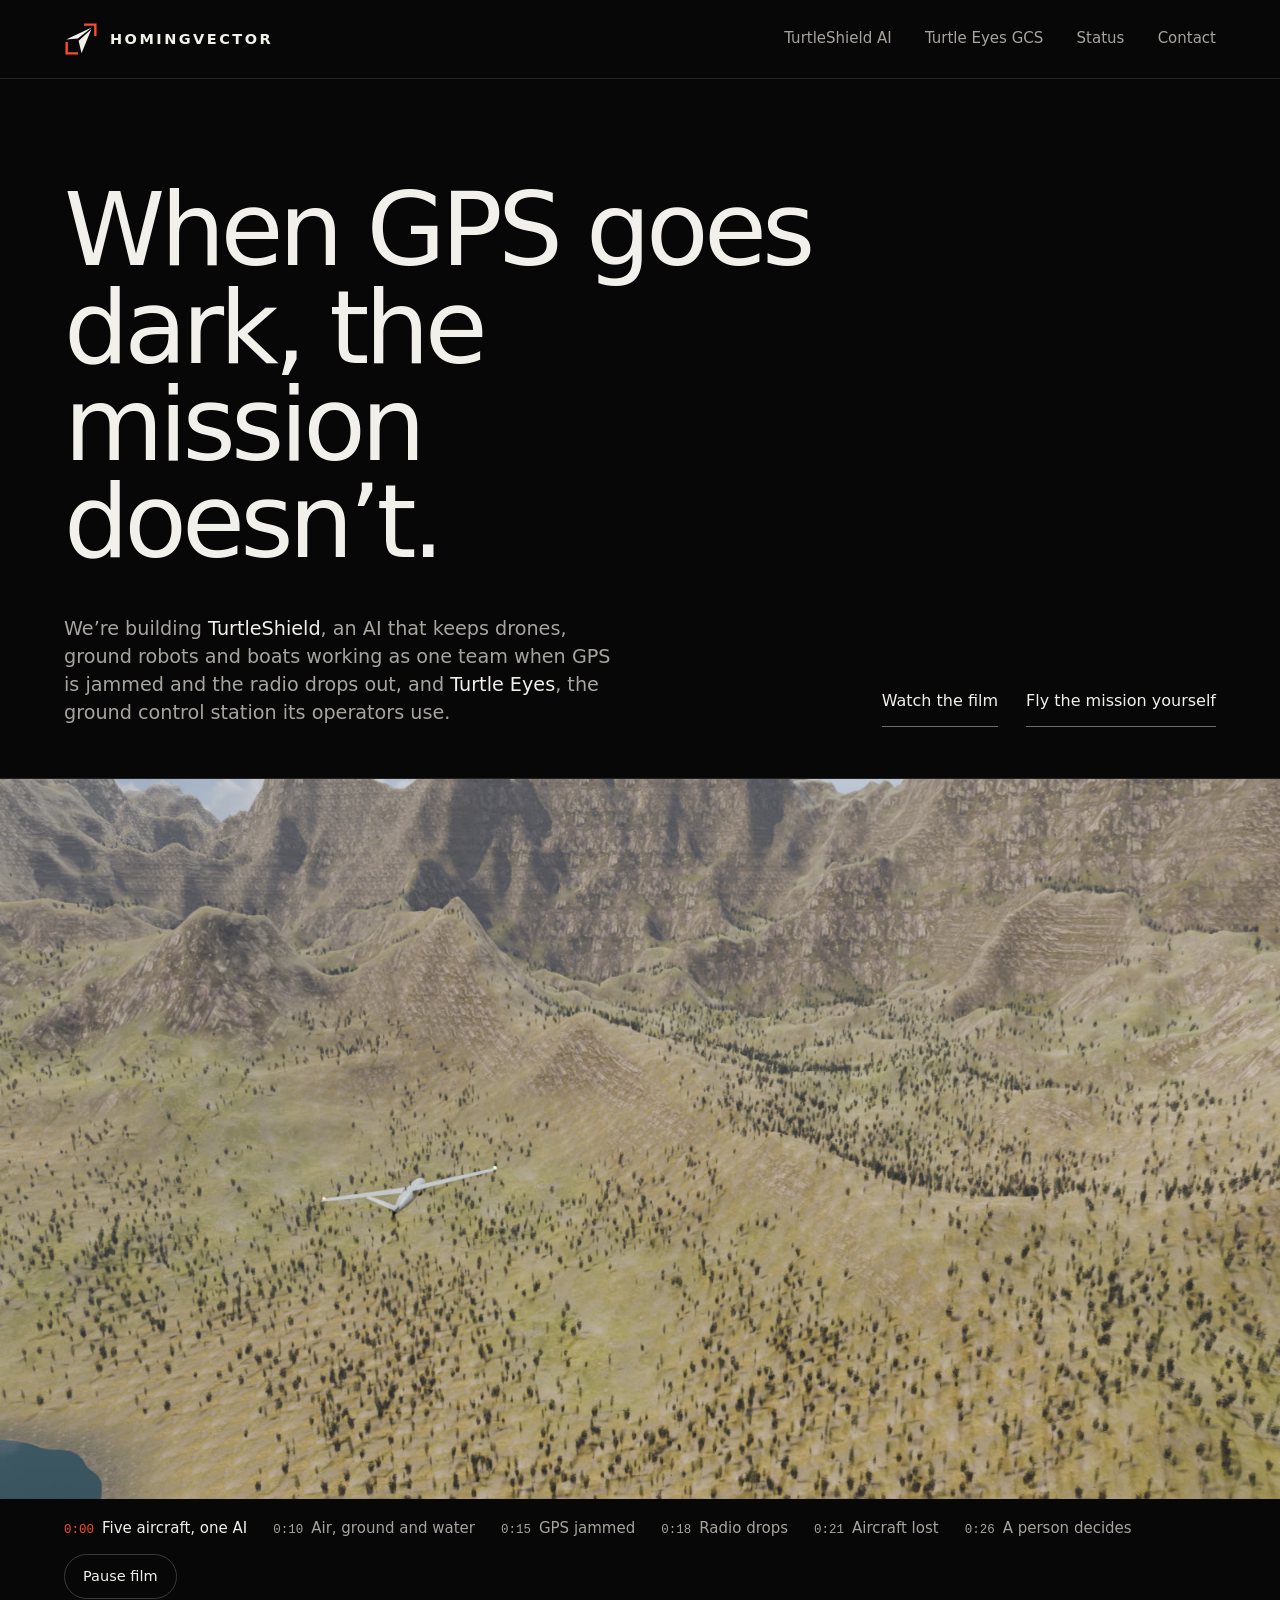
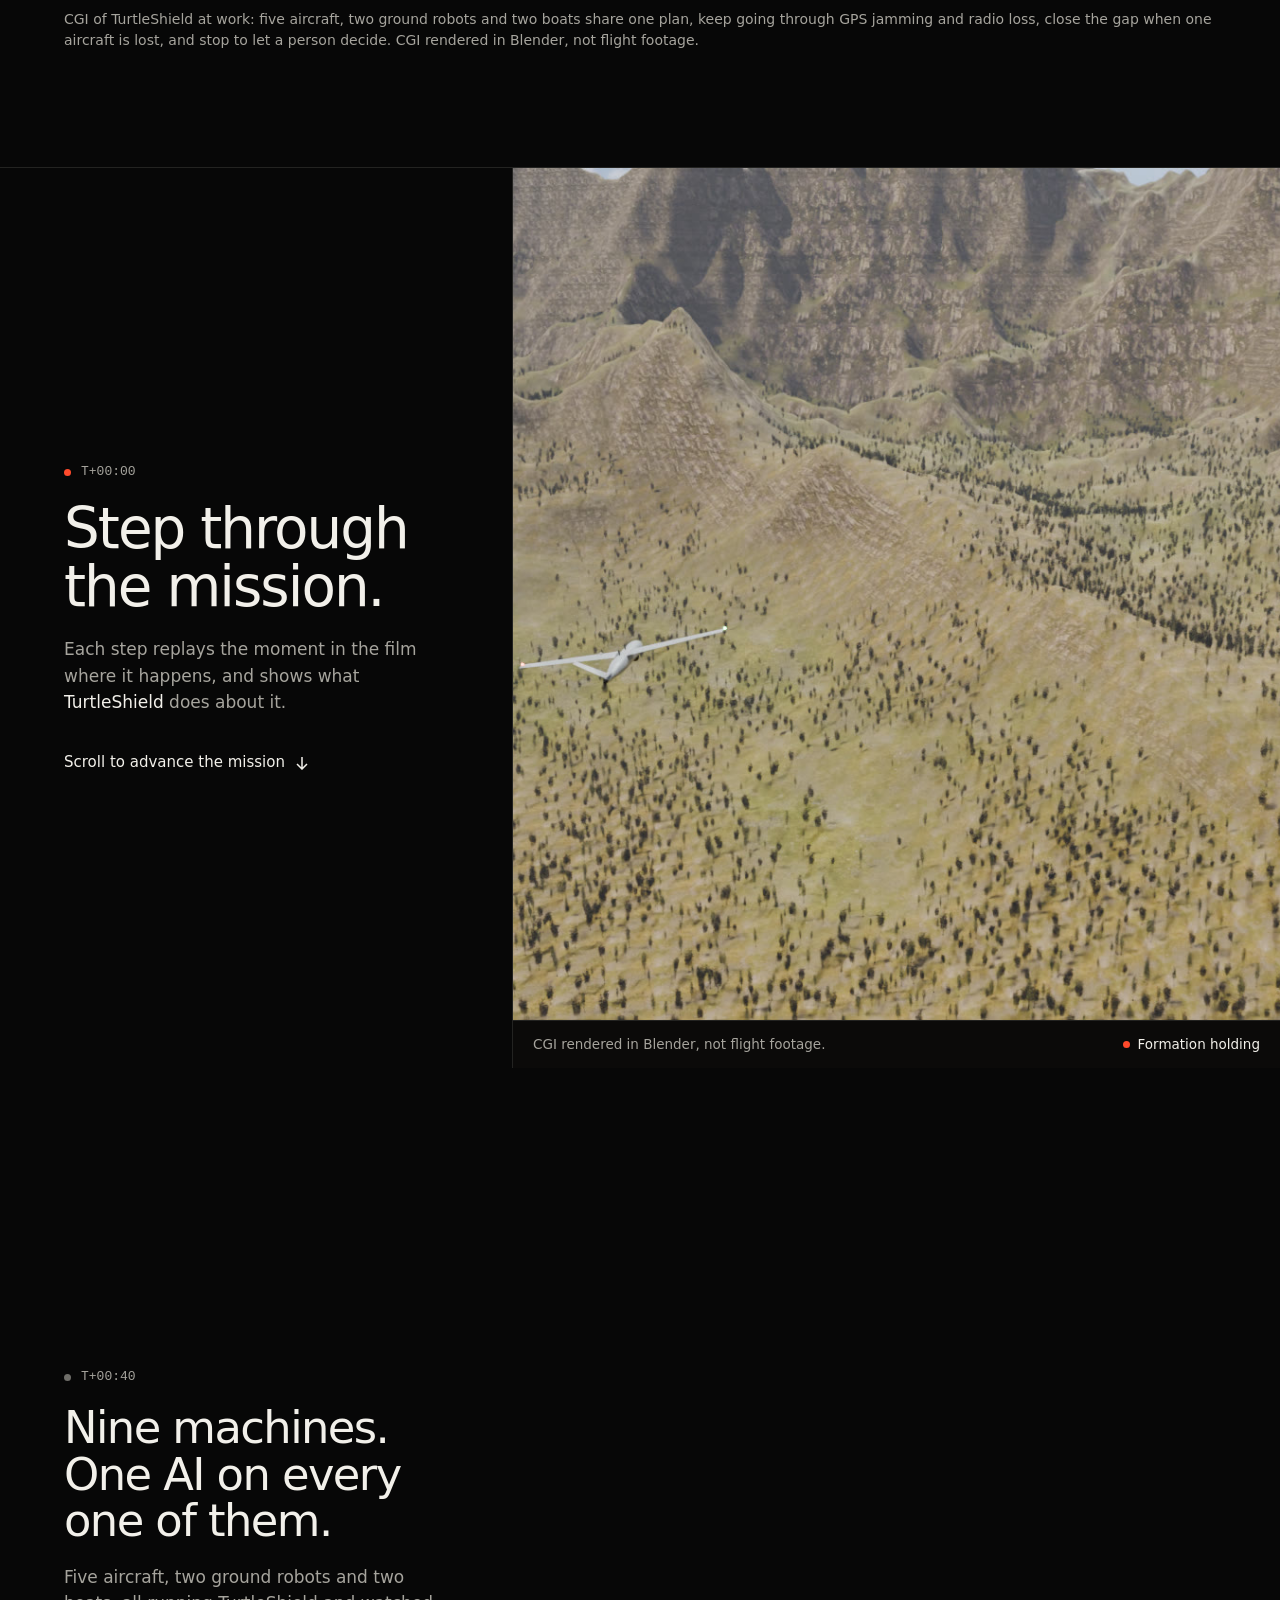
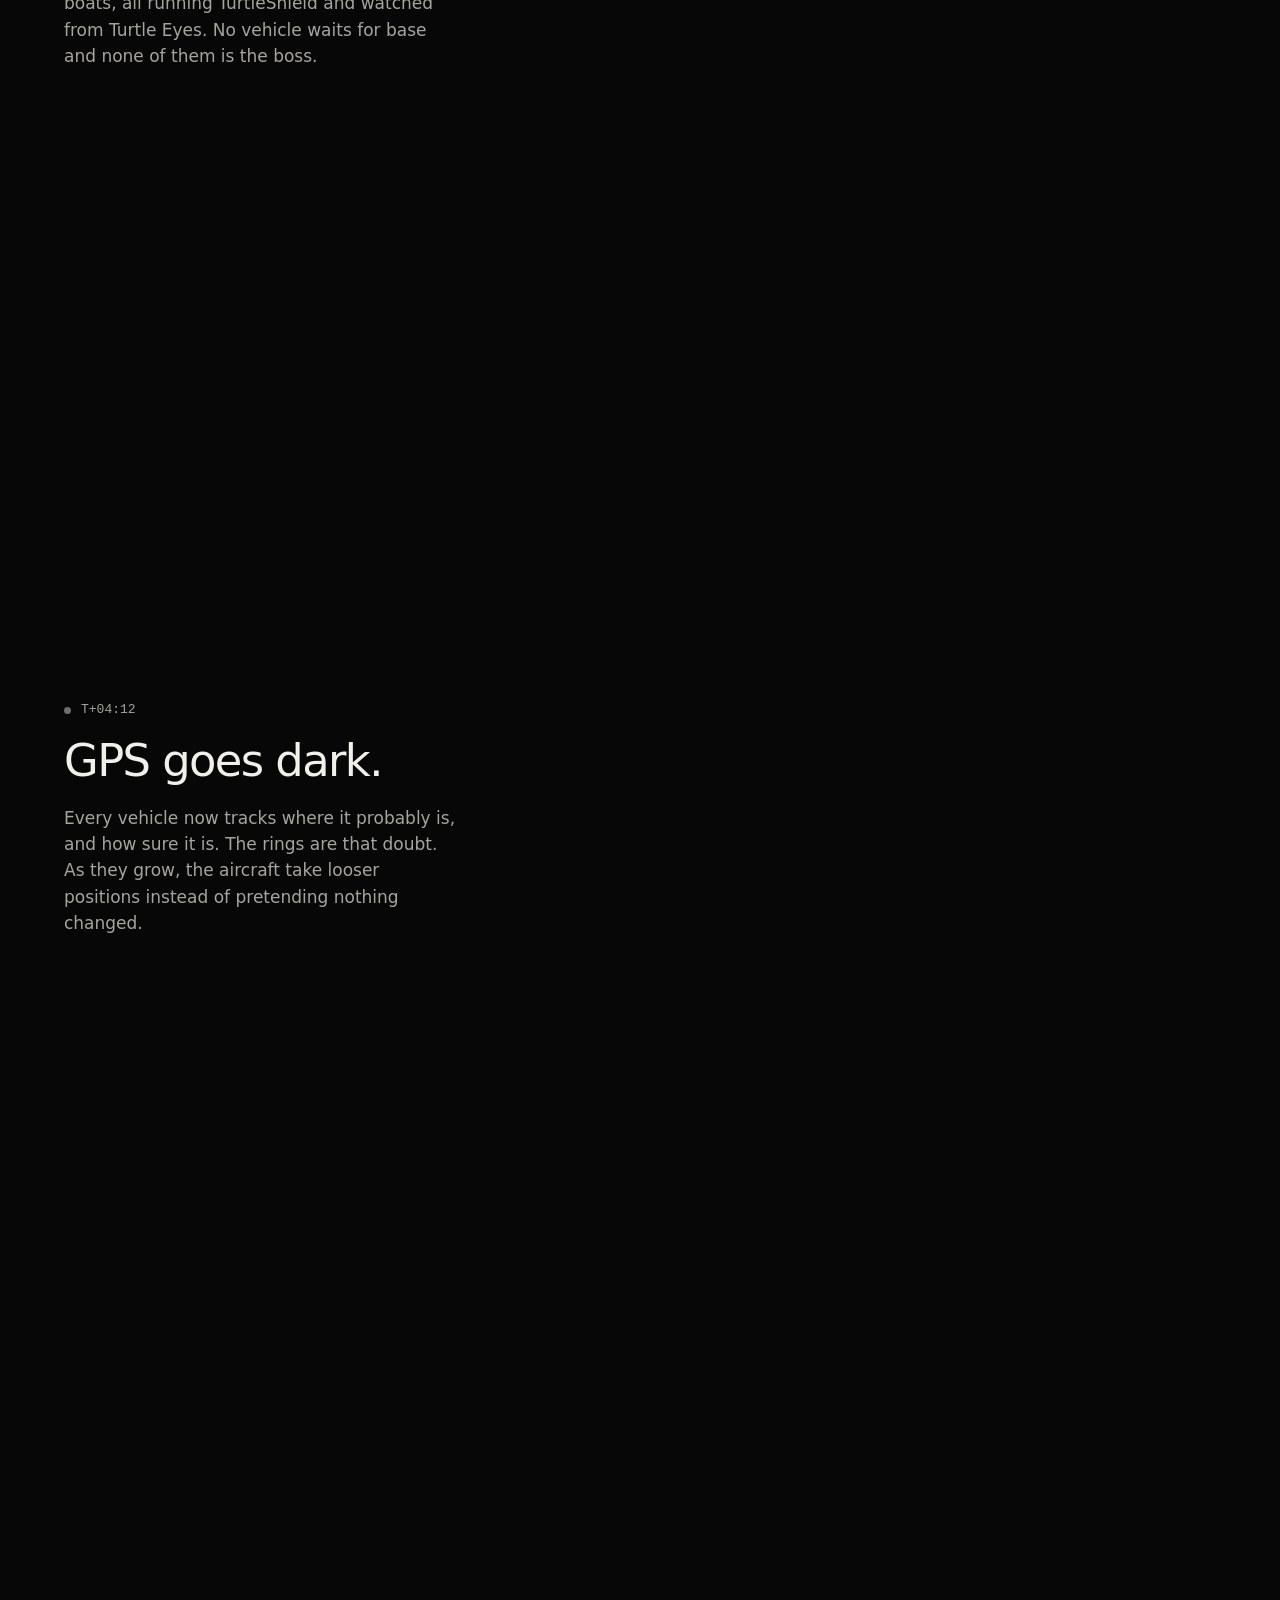
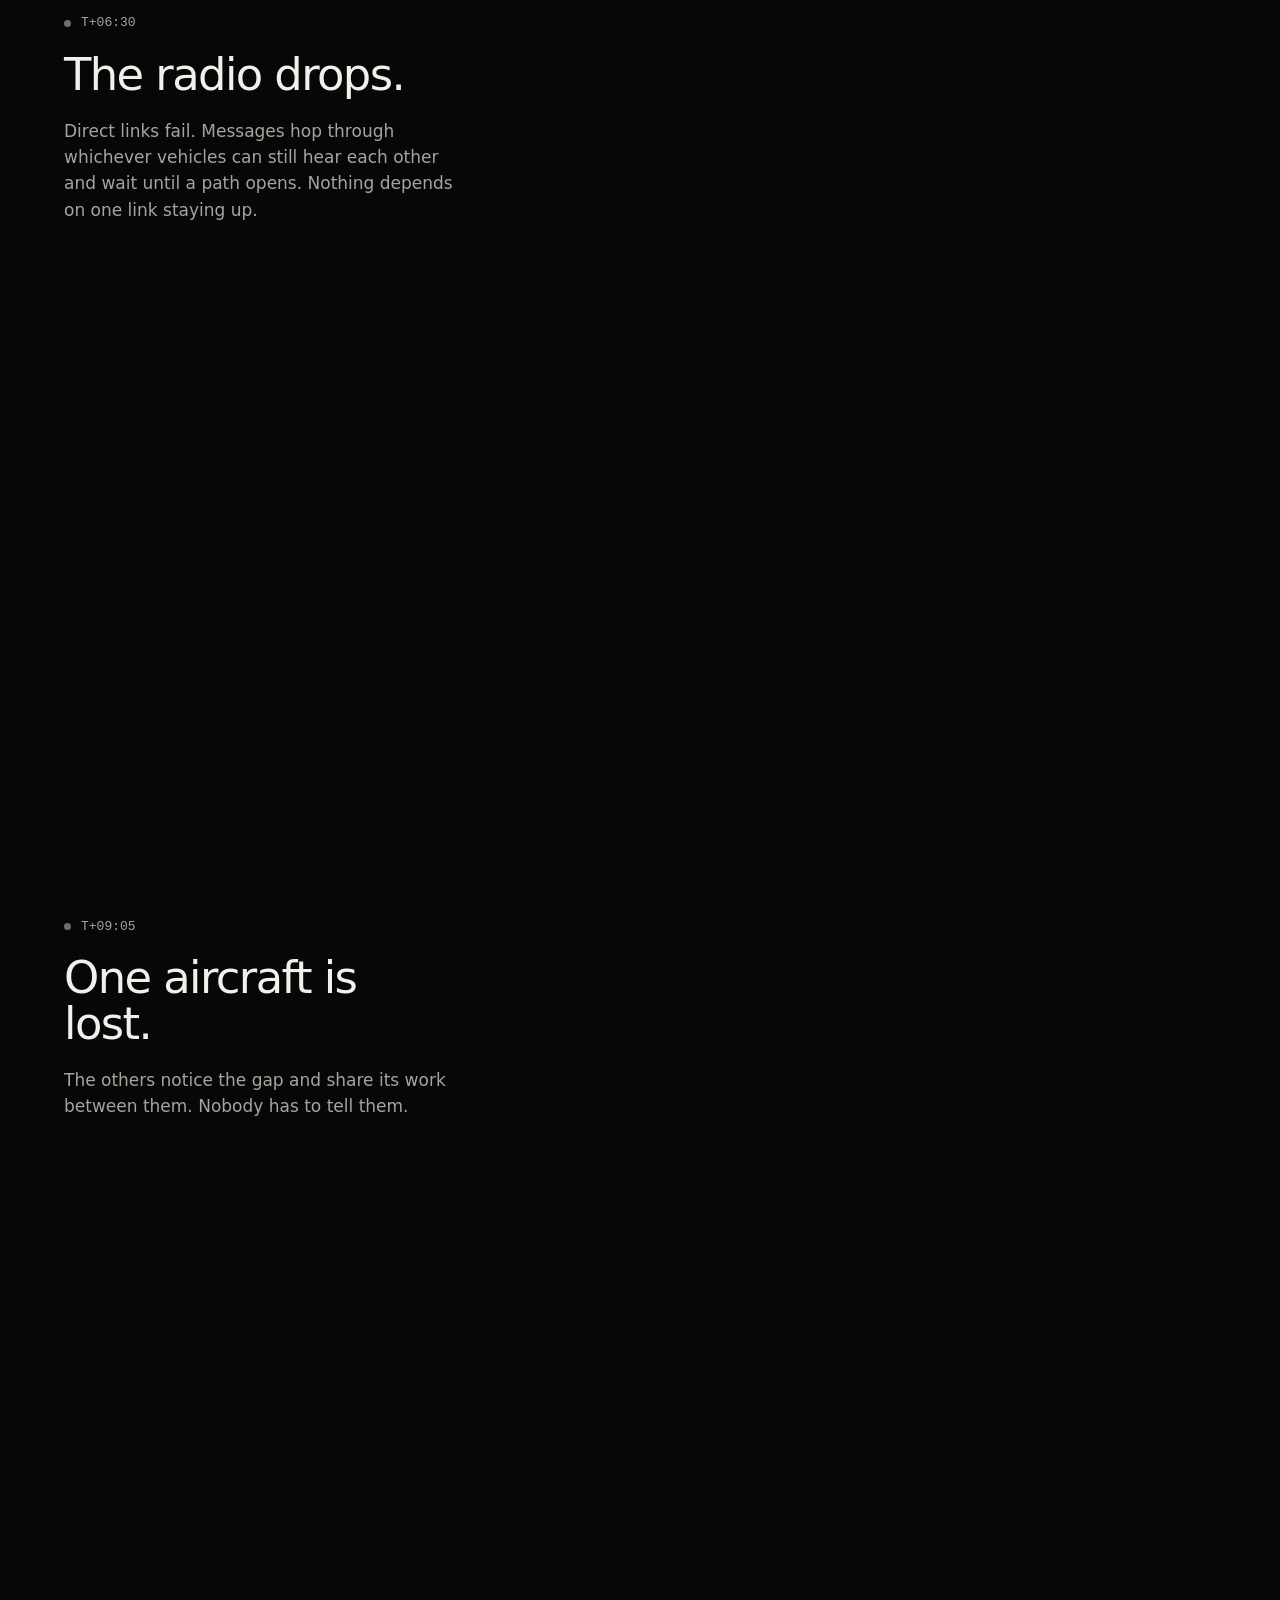
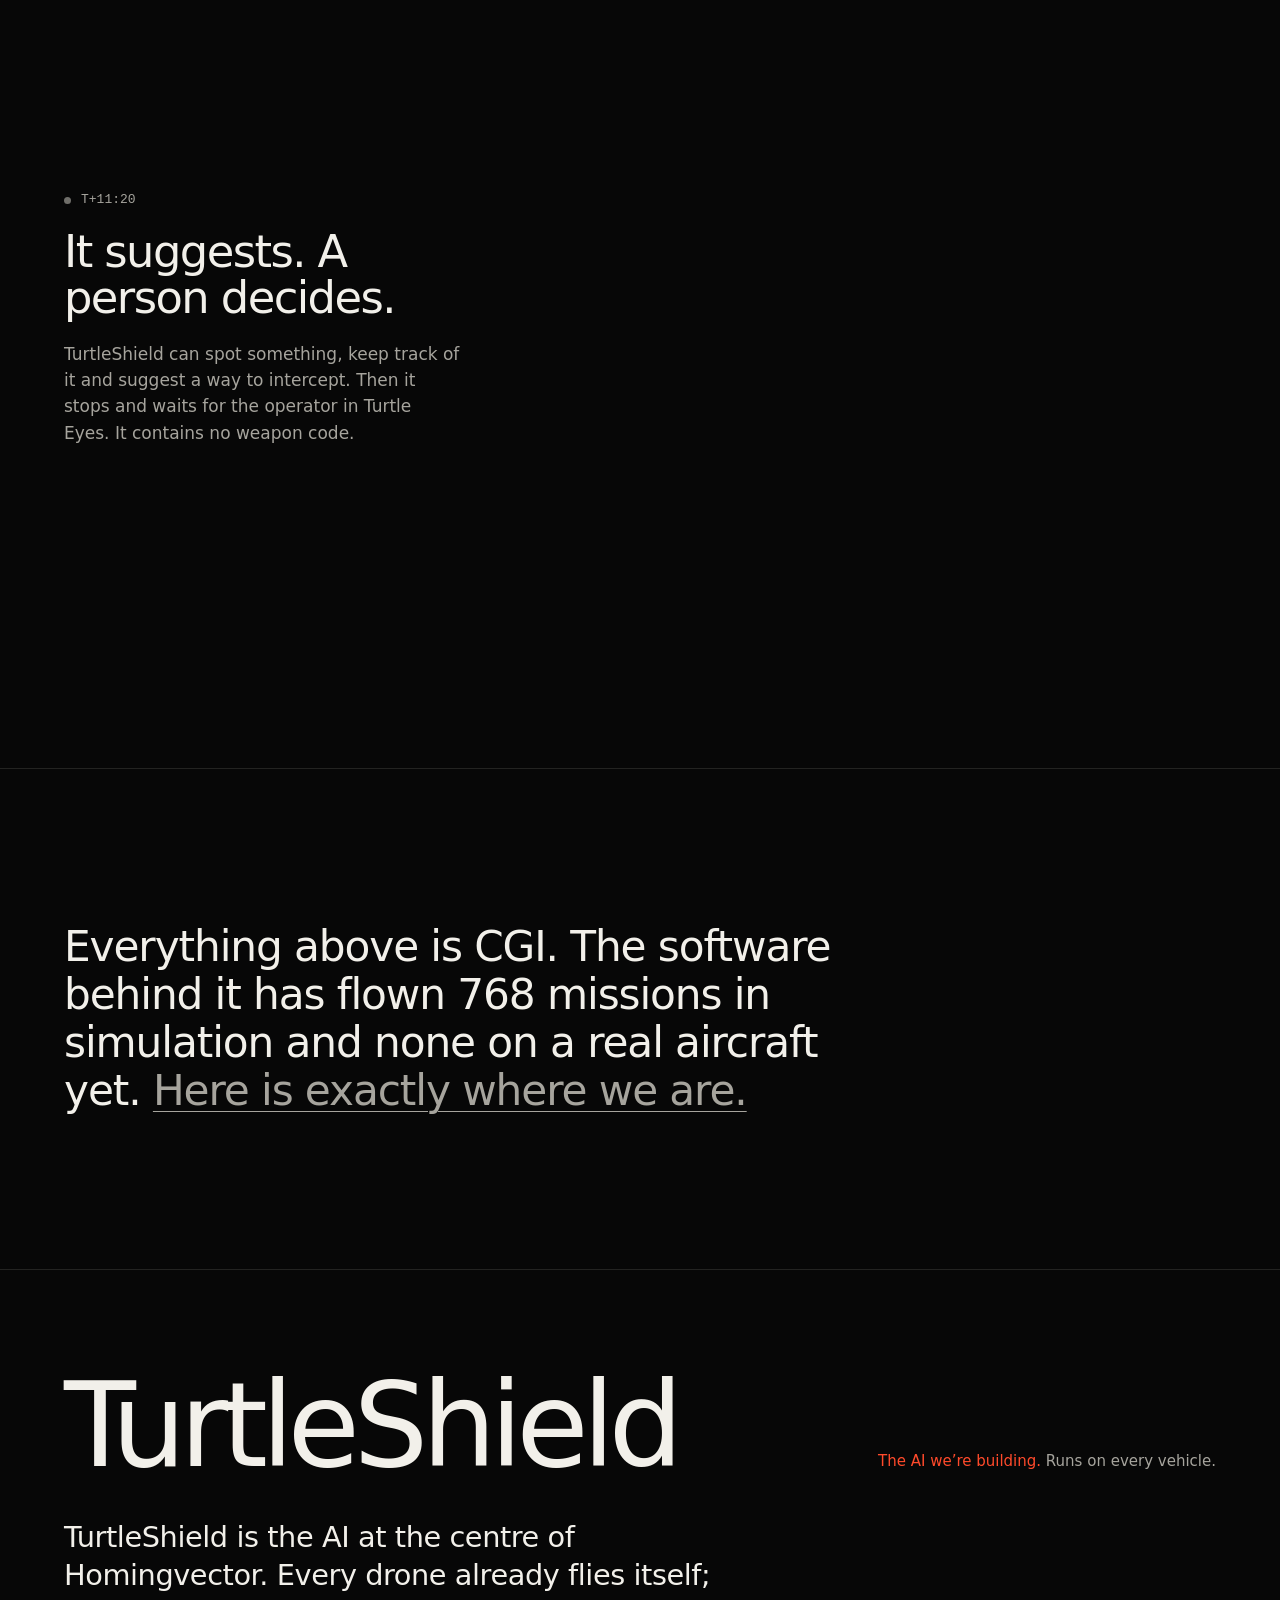
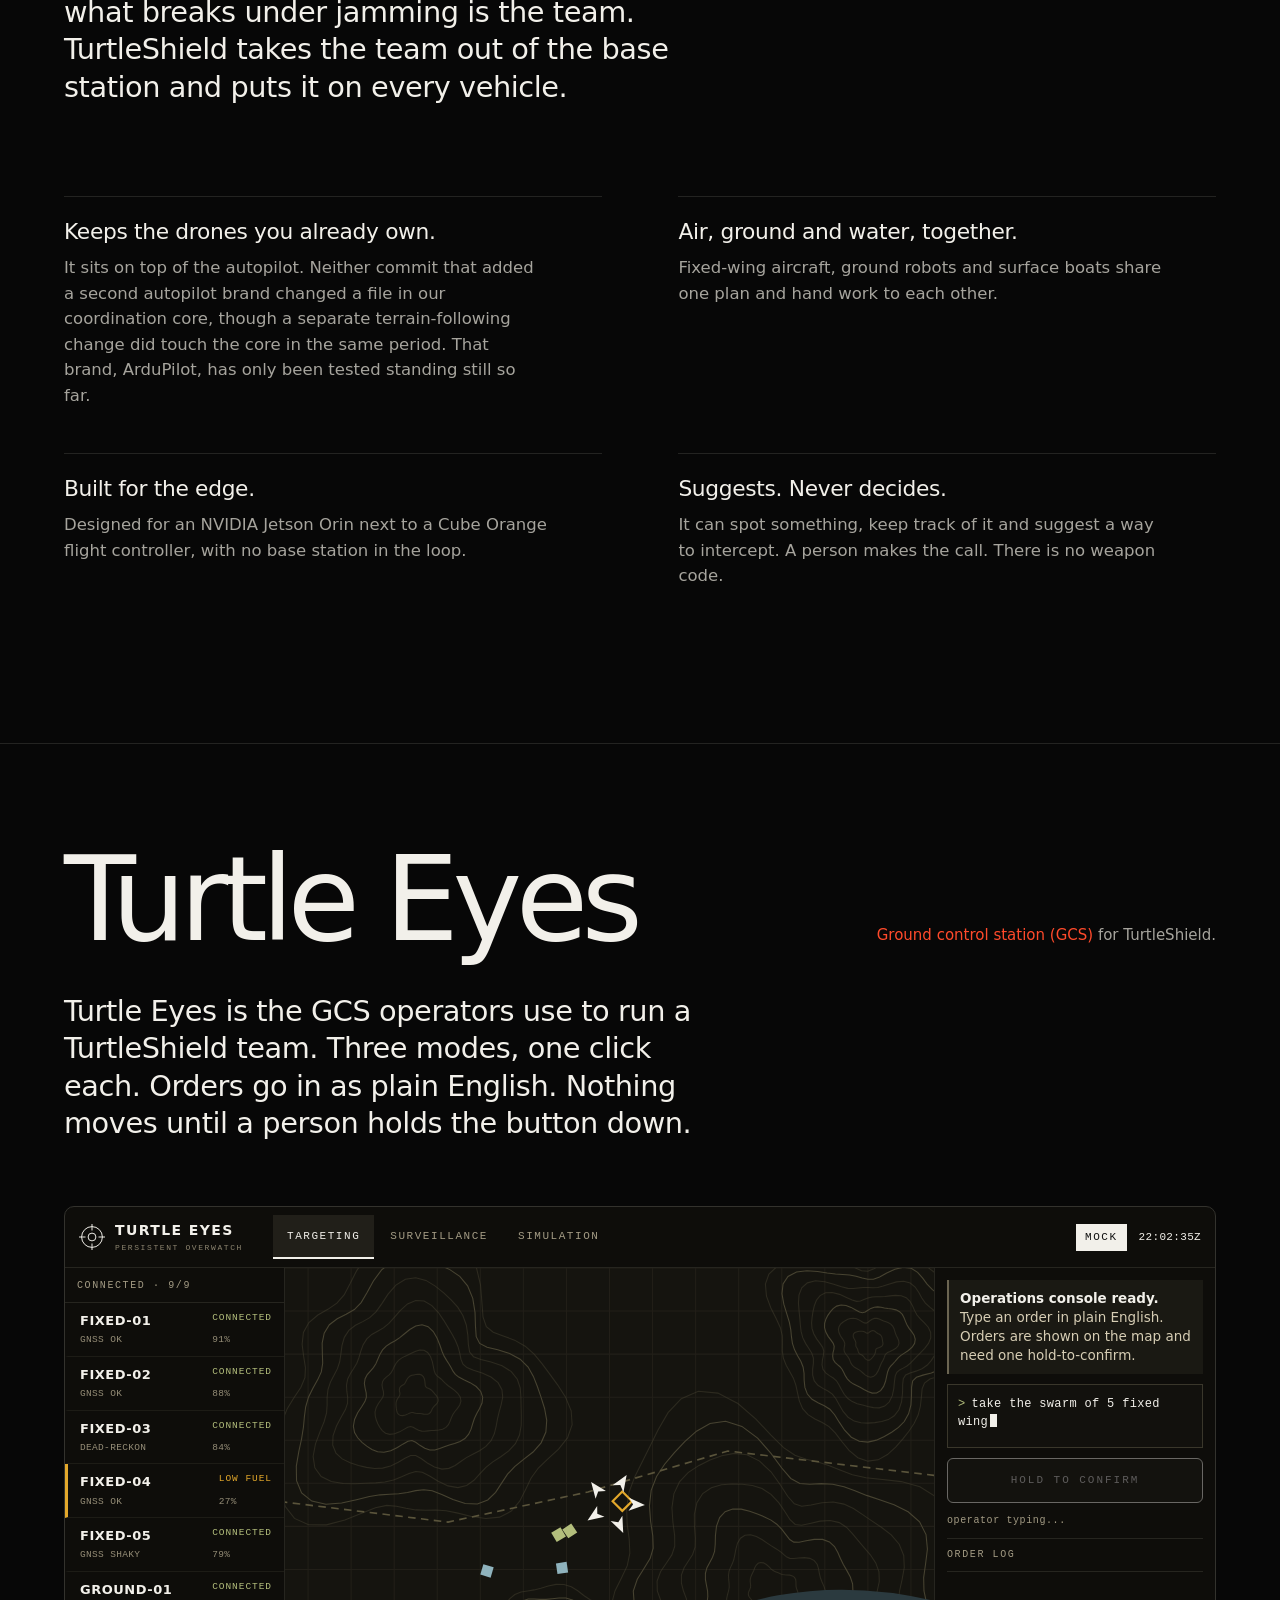
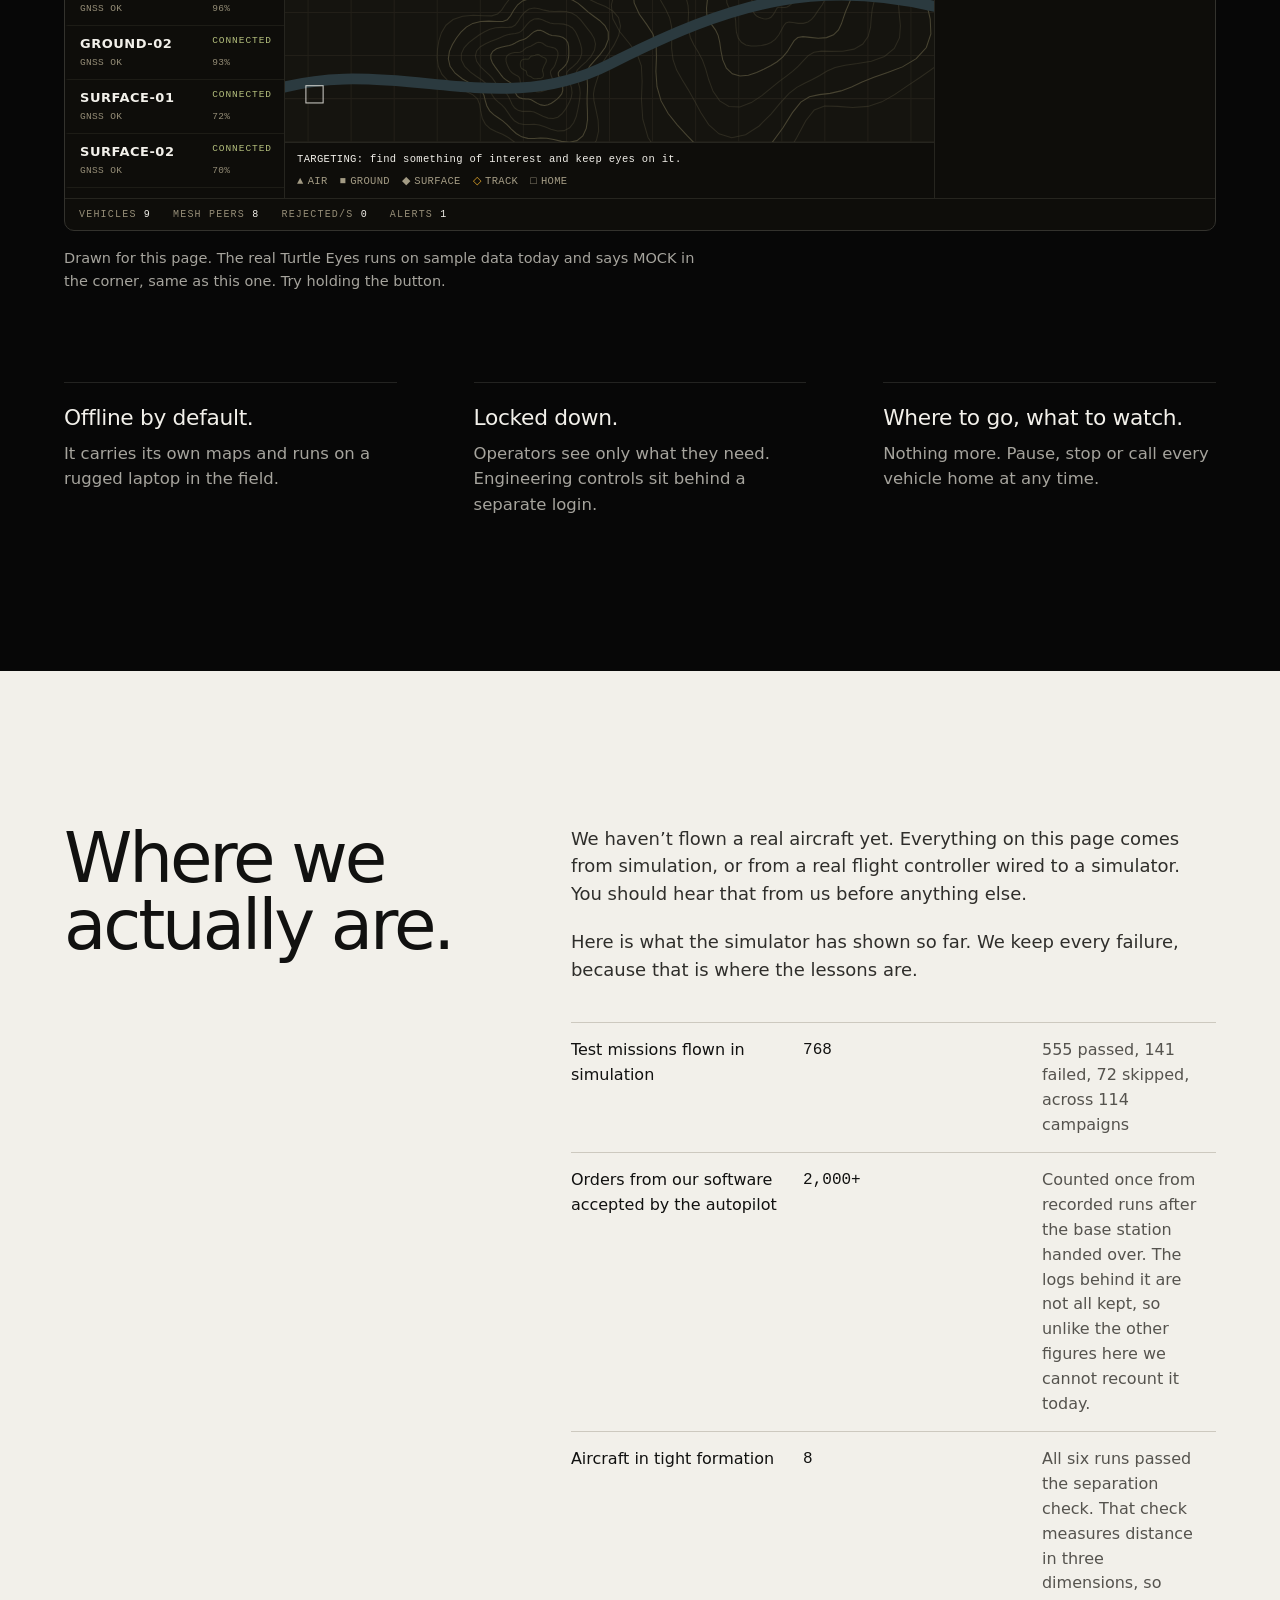
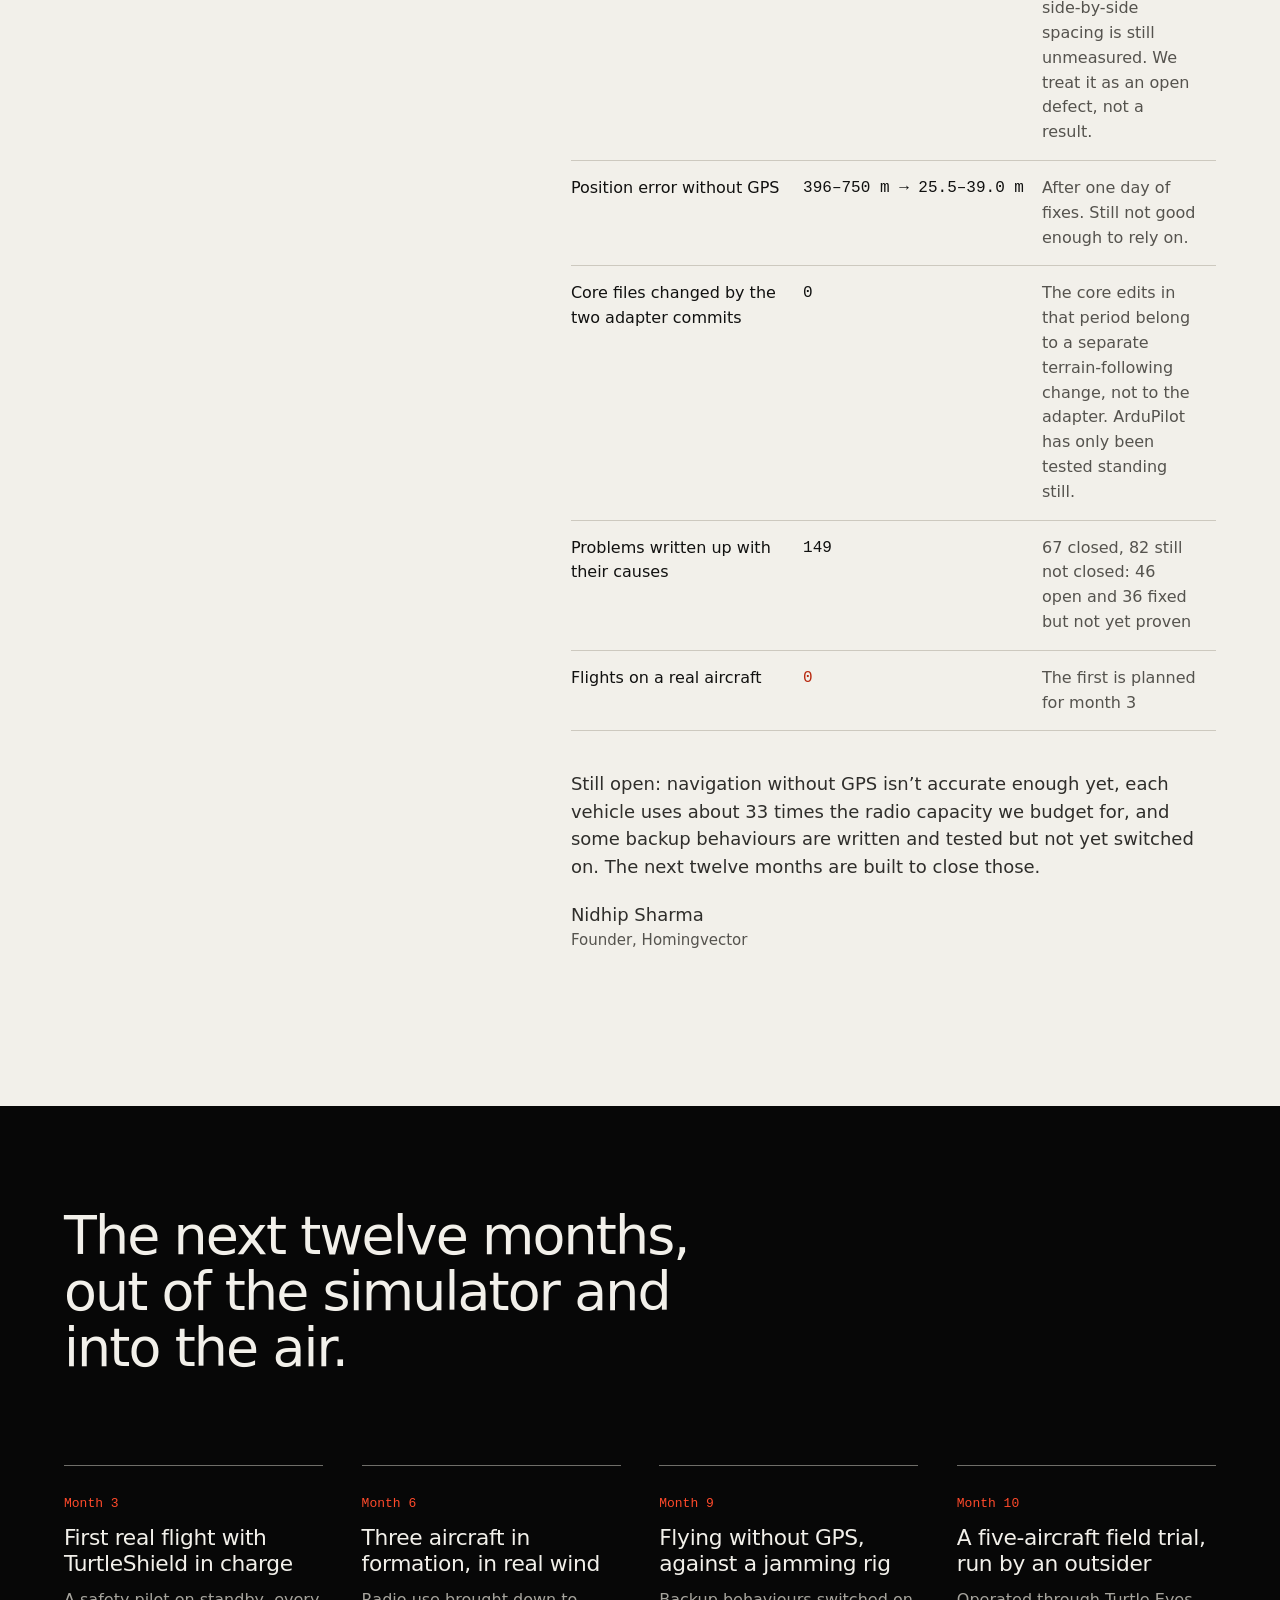
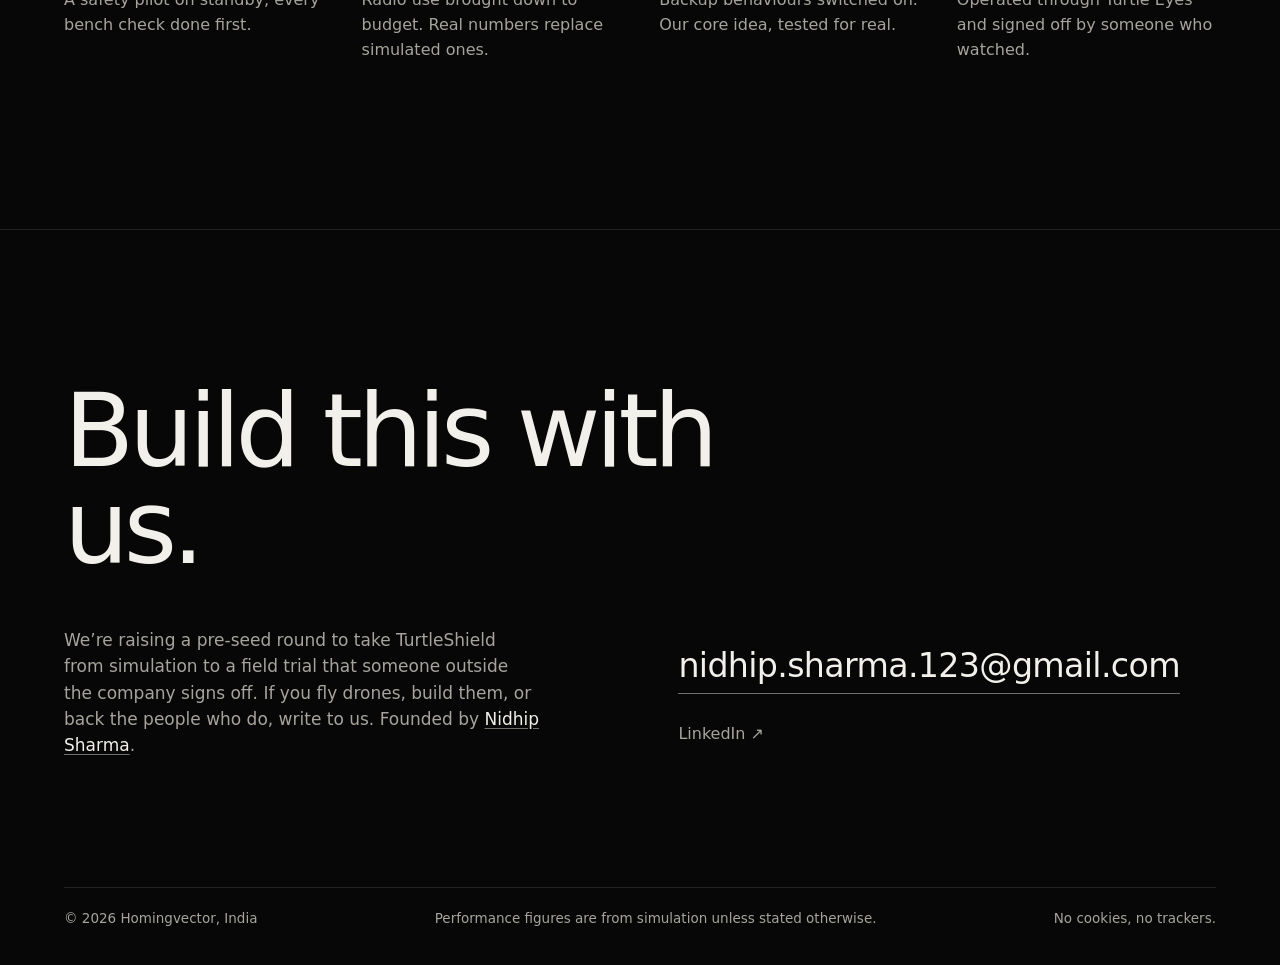
==== index.html @ 2c552f9e "head: meta description 196 -> 159 chars, so it stops truncating mid-word fc's check_head.py raised H" ====
<!doctype html>
<html lang="en">
<head>
<meta charset="utf-8">
<meta name="viewport" content="width=device-width,initial-scale=1,viewport-fit=cover">
<title>Homingvector</title>
<meta name="description" content="Homingvector builds TurtleShield, an AI that keeps drones, ground robots and boats working as one team when GPS is jammed, and Turtle Eyes, its ground station.">
<meta property="og:title" content="Homingvector">
<meta property="og:description" content="When GPS goes dark, the mission doesn't. TurtleShield AI and the Turtle Eyes GCS.">
<!-- Open Graph / Twitter URLs must be ABSOLUTE: scrapers fetch these without the page's base, so
     a relative path yields no preview image at all. Found by turtleshield-36. twitter:card is what
     makes the image render wide rather than as a small thumbnail -- without it an otherwise correct
     og:image still looks broken when the link is shared. -->
<meta property="og:image" content="https://nidhipsharma123-lab.github.io/homingvector/media/hero-poster.jpg">
<meta property="og:image:width" content="1600">
<meta property="og:image:height" content="900">
<meta property="og:image:alt" content="A fixed-wing aircraft flying low over terrain, from the Homingvector film.">
<meta property="og:url" content="https://nidhipsharma123-lab.github.io/homingvector/">
<meta property="og:type" content="website">
<meta property="og:site_name" content="Homingvector">
<meta property="og:locale" content="en_GB">
<meta name="twitter:card" content="summary_large_image">
<meta name="twitter:title" content="Homingvector">
<meta name="twitter:description" content="When GPS goes dark, the mission doesn't. TurtleShield AI and the Turtle Eyes GCS.">
<meta name="twitter:image" content="https://nidhipsharma123-lab.github.io/homingvector/media/hero-poster.jpg">
<meta name="twitter:image:alt" content="A fixed-wing aircraft flying low over terrain, from the Homingvector film.">
<link rel="canonical" href="https://nidhipsharma123-lab.github.io/homingvector/">
<meta name="theme-color" content="#070707">
<meta name="color-scheme" content="dark">
<link rel="icon" href="data:image/svg+xml,%3Csvg xmlns='http://www.w3.org/2000/svg' viewBox='0 0 64 64'%3E%3Crect width='64' height='64' rx='10' fill='%23070707'/%3E%3Cpath d='M40 5H59V24' fill='none' stroke='%23ff4a2b' stroke-width='4.5' stroke-linecap='square'/%3E%3Cpath d='M24 59H5V40' fill='none' stroke='%23ff4a2b' stroke-width='4.5' stroke-linecap='square'/%3E%3Cpath d='M53 10 L4 33 L26 31 Z' fill='%23f2f0ea'/%3E%3Cpath d='M51.5 13.5 L27.5 35.5 L33 59 Z' fill='%23f2f0ea'/%3E%3C/svg%3E">
<!-- iOS does NOT accept a data: URI for apple-touch-icon, so the rel=icon above
     cannot serve double duty here. media/apple-touch-icon.png is generated from
     that same inline SVG by tools/make_icons.py, so the mark cannot drift. -->
<link rel="apple-touch-icon" sizes="180x180" href="media/apple-touch-icon.png">
<link rel="preload" href="fonts/HostGrotesk-latin.woff2" as="font" type="font/woff2" crossorigin>
<style>
@font-face{font-family:"Host Grotesk";src:url(fonts/HostGrotesk-latin.woff2) format("woff2");font-weight:300 800;font-style:normal;font-display:swap}
@font-face{font-family:"IBM Plex Mono";src:url(fonts/IBMPlexMono-400-latin.woff2) format("woff2");font-weight:400;font-style:normal;font-display:swap}
@font-face{font-family:"IBM Plex Mono";src:url(fonts/IBMPlexMono-500-latin.woff2) format("woff2");font-weight:500;font-style:normal;font-display:swap}
:root{
  --bg:#070707; --bg2:#0e0e0d; --fg:#f2f0ea; --g1:#a6a49d; --g2:#6f6e69; --line:#232321; --red:#ff4a2b;
  --sans:"Host Grotesk", ui-sans-serif, system-ui, -apple-system, "Segoe UI", Roboto, "Helvetica Neue", Arial, sans-serif;
  --mono:"IBM Plex Mono", ui-monospace, "SFMono-Regular", Menlo, Consolas, monospace;
  --gut:clamp(20px,5vw,72px);
}
*{box-sizing:border-box;margin:0;padding:0}
html{background:var(--bg);-webkit-text-size-adjust:100%;text-size-adjust:100%}
body{background:var(--bg);color:var(--fg);font-family:var(--sans);font-size:clamp(17px,1.15vw,19px);line-height:1.55;overflow-x:clip;-webkit-font-smoothing:antialiased;text-rendering:optimizeLegibility}
a{color:inherit}
button{font:inherit;color:inherit}
svg,canvas,video{display:block}
:focus-visible{outline:2px solid var(--red);outline-offset:4px}
.skip{position:absolute;width:1px;height:1px;overflow:hidden;clip:rect(0 0 0 0);white-space:nowrap}
.skip:focus{position:static;width:auto;height:auto;clip:auto;display:block;padding:14px var(--gut);background:var(--fg);color:var(--bg);font-weight:600}
.vh{position:absolute;width:1px;height:1px;overflow:hidden;clip:rect(0 0 0 0);white-space:nowrap}
.w{max-width:1440px;margin:0 auto;padding-left:var(--gut);padding-right:var(--gut)}

/* ---------- header ---------- */
.top{display:flex;align-items:center;justify-content:space-between;gap:12px 24px;padding:14px var(--gut);border-bottom:1px solid var(--line)}
.mark{display:inline-flex;align-items:center;gap:12px;text-decoration:none;padding:8px 0}
.mark b{font-weight:700;font-size:14.5px;letter-spacing:.17em;text-transform:uppercase}
.top ul{display:flex;gap:clamp(16px,2.6vw,40px);list-style:none;font-size:15px}
.top ul a{display:inline-block;text-decoration:none;color:var(--g1);padding:12px 0}
.top ul a:hover{color:var(--fg)}

/* ---------- hero + film ---------- */
.hero{max-width:1440px;margin:0 auto;padding:clamp(48px,8vw,120px) var(--gut) clamp(36px,4vw,60px)}
.hero h1{font-weight:500;font-size:clamp(44px,8vw,146px);line-height:.95;letter-spacing:-.047em;max-width:11.5ch}
.hero-foot{display:flex;flex-wrap:wrap;justify-content:space-between;align-items:flex-end;gap:24px 60px;margin-top:clamp(28px,3.5vw,52px)}
.hero-foot p{font-size:clamp(18px,1.5vw,23px);line-height:1.45;color:var(--g1);max-width:46ch}
.hero-foot p b{color:var(--fg);font-weight:500}
.cta{display:flex;flex-wrap:wrap;gap:10px 28px}
.go{display:inline-flex;align-items:center;gap:12px;text-decoration:none;font-size:16px;border-bottom:1px solid var(--g2);padding:12px 0;white-space:nowrap}
.go:hover{border-color:var(--fg)}
.film{margin:0;border-top:1px solid var(--line)}
.film-v{width:100%;aspect-ratio:16/9;max-height:90vh;object-fit:cover;background:#0b0a09}
.film-cap{max-width:1440px;margin:0 auto;padding:18px var(--gut) 0;display:flex;flex-wrap:wrap;justify-content:space-between;align-items:center;gap:14px 40px}
.film-steps{list-style:none;display:flex;flex-wrap:wrap;gap:6px 26px;font-size:15px;color:var(--g1)}
.film-steps li{display:flex;gap:8px;align-items:baseline;transition:color .3s}
.film-steps li span{font-family:var(--mono);font-size:12.5px}
.film-steps li.on{color:var(--fg)}
.film-steps li.on span{color:var(--red)}
.film-note{max-width:1440px;margin:0 auto;padding:10px var(--gut) clamp(70px,9vw,120px);font-size:14px;color:var(--g1)}
.ctrl{background:transparent;border:1px solid #3a3a37;font-size:14.5px;padding:10px 18px;border-radius:999px;cursor:pointer;min-height:44px;display:inline-flex;align-items:center;gap:10px}
.ctrl:hover{border-color:var(--g1)}
.ctrl:disabled{opacity:.35;cursor:default}

/* ---------- story ---------- */
.story{border-top:1px solid var(--line)}
.story-grid{display:grid;grid-template-columns:minmax(0,.8fr) minmax(0,1.2fr)}
.left{padding:0 clamp(28px,4vw,72px) 0 var(--gut)}
.chapter{min-height:100vh;display:flex;flex-direction:column;justify-content:center;padding:10vh 0}
.clock{display:inline-flex;align-items:center;gap:10px;font-family:var(--mono);font-size:13px;color:var(--g1)}
.clock i{width:7px;height:7px;border-radius:50%;background:var(--g2);transition:background .3s}
.chapter.on .clock i{background:var(--red)}
.chapter h2{font-weight:500;font-size:clamp(34px,3.5vw,62px);line-height:1.03;letter-spacing:-.035em;margin-top:18px;max-width:13ch}
.c0 h2{font-size:clamp(40px,4.4vw,80px);max-width:12ch}
.chapter p{color:var(--g1);font-size:clamp(17px,1.3vw,20px);max-width:38ch;margin-top:20px}
.chapter p b{color:var(--fg);font-weight:500}
.chapter .hint{display:inline-flex;align-items:center;gap:10px;margin-top:36px;color:var(--fg);font-size:15px}
.hint.mob{display:none}
.car-nav{display:none}
.view{position:sticky;top:0;height:100vh;align-self:start;display:flex;flex-direction:column;border-left:1px solid var(--line);background:#0b0a09}
.view-gl{position:relative;flex:1;min-height:0;overflow:hidden}
.story-v{position:absolute;inset:0;width:100%;height:100%;object-fit:cover;background:#0b0a09}
.view-cap{display:flex;flex-wrap:wrap;justify-content:space-between;gap:6px 20px;padding:13px 20px;border-top:1px solid var(--line);font-size:13.5px;color:var(--g1)}
.view-cap b{color:var(--fg);font-weight:500;display:inline-flex;align-items:center;gap:8px}
.view-cap b::before{content:"";width:7px;height:7px;border-radius:50%;background:var(--red)}

/* ---------- bridge ---------- */
.bridge{max-width:1440px;margin:0 auto;padding:clamp(90px,12vw,180px) var(--gut);border-top:1px solid var(--line)}
.bridge p{font-size:clamp(26px,3.3vw,54px);line-height:1.14;letter-spacing:-.026em;max-width:30ch}
.bridge a{color:var(--g1);text-underline-offset:6px;text-decoration-thickness:1px}
.bridge a:hover{color:var(--fg)}

/* ---------- products ---------- */
.product{max-width:1440px;margin:0 auto;padding:clamp(64px,8vw,120px) var(--gut) clamp(100px,12vw,180px);border-top:1px solid var(--line)}
.p-head{display:flex;flex-wrap:wrap;justify-content:space-between;align-items:baseline;gap:10px 40px}
.p-head h2{font-weight:500;font-size:clamp(52px,9.2vw,168px);line-height:.92;letter-spacing:-.055em}
.p-head p{font-size:15px;color:var(--g1)}
.p-head p b{color:var(--red);font-weight:500}
.p-lede{font-size:clamp(22px,2.25vw,34px);line-height:1.3;letter-spacing:-.015em;max-width:36ch;margin-top:clamp(26px,3vw,44px)}
.notes{display:grid;grid-template-columns:repeat(2,minmax(0,1fr));gap:clamp(28px,3.5vw,56px) clamp(28px,6vw,110px);margin-top:clamp(56px,7vw,96px)}
.notes div{border-top:1px solid var(--line);padding-top:22px}
.notes h3{font-weight:500;font-size:clamp(21px,1.7vw,26px);letter-spacing:-.015em;line-height:1.2}
.notes p{color:var(--g1);font-size:16.5px;margin-top:10px;max-width:46ch}
.notes.three{grid-template-columns:repeat(3,minmax(0,1fr))}

/* ---------- turtle eyes console ---------- */
.console{margin-top:clamp(40px,5vw,64px);border:1px solid #33322d;background:#0e0d0a;font-family:var(--mono);font-size:11px;letter-spacing:.03em;border-radius:10px;overflow:hidden}
.c-top{display:flex;align-items:center;gap:16px;padding:8px 14px;border-bottom:1px solid #26251f}
.c-logo{display:flex;gap:10px;align-items:center;white-space:nowrap}
.c-logo b{font-family:var(--sans);font-weight:600;font-size:14px;letter-spacing:.1em}
.c-logo small{display:block;font-size:8px;color:#8d8570;letter-spacing:.2em}
.c-tabs{display:flex;gap:2px;margin-left:14px}
.c-tabs button{color:#a39b84;background:none;border:0;border-bottom:2px solid transparent;padding:12px 14px;cursor:pointer;text-transform:uppercase;letter-spacing:.14em;font-family:var(--mono);font-size:11px;white-space:nowrap;min-height:44px}
.c-tabs button:hover{color:var(--fg)}
.c-tabs button[aria-selected="true"]{color:var(--fg);background:#211f19;border-bottom-color:var(--fg)}
.c-meta{margin-left:auto;display:flex;gap:12px;align-items:center;white-space:nowrap}
.mock{background:var(--fg);color:#111;padding:5px 9px;font-weight:500;letter-spacing:.14em}
.c-body{display:grid;grid-template-columns:220px minmax(0,1fr) 280px;min-height:470px}
.c-left{border-right:1px solid #26251f;padding:10px 0;overflow:hidden}
.c-h{color:#a39b84;letter-spacing:.16em;font-size:10px;padding:0 12px 8px;border-bottom:1px solid #26251f}
.veh{padding:8px 12px;border-bottom:1px solid #1d1c16;border-left:3px solid transparent;display:grid;grid-template-columns:1fr auto;gap:2px 8px}
.veh b{font-family:var(--sans);font-size:13px;letter-spacing:.04em;font-weight:600}
.veh .st{color:#b3be7c;font-size:9.5px;letter-spacing:.1em}
.veh .sub{color:#958d77;font-size:9.5px}
.veh.warn{border-left-color:#e3a82b} .veh.warn .st{color:#e3a82b}
.veh.dr .sub:first-of-type{color:#e3a82b}
.c-map{display:flex;flex-direction:column;border-right:1px solid #26251f;background:#15140f;min-width:0}
.c-map svg{width:100%;flex:1;min-height:340px}
.c-cap{display:flex;flex-wrap:wrap;justify-content:space-between;gap:6px 16px;padding:8px 12px;border-top:1px solid #26251f;background:#0e0d0a;font-size:10.5px;color:var(--fg)}
.c-leg{display:flex;flex-wrap:wrap;gap:4px 12px;color:#a39b84}
.c-leg i{font-style:normal;margin-right:4px}
.c-right{padding:12px;display:flex;flex-direction:column;gap:10px}
.c-note{border-left:2px solid #6b6552;background:#1a1913;padding:9px 11px;font-family:var(--sans);font-size:13.5px;letter-spacing:0;line-height:1.4;color:#d6cdb4}
.c-note b{color:var(--fg)}
.c-order{border:1px solid #3a372b;background:#12110d;min-height:64px;padding:10px;font-size:12px;line-height:1.5;color:var(--fg)}
.c-order .pr{color:#b3be7c;margin-right:6px}
.caret{display:inline-block;width:7px;height:13px;background:var(--fg);vertical-align:-2px;margin-left:2px;animation:blink 1s steps(1) infinite}
@keyframes blink{50%{opacity:0}}
.hold{--p:0;position:relative;overflow:hidden;background:#1d1c16;color:var(--fg);border:1px solid var(--fg);padding:13px;min-height:44px;cursor:pointer;letter-spacing:.18em;text-transform:uppercase;font-family:var(--mono);font-size:11px;user-select:none;-webkit-user-select:none;touch-action:none;border-radius:6px}
.hold::before{content:"";position:absolute;inset:0;background:var(--fg);transform:scaleX(var(--p));transform-origin:left}
.hold span{position:relative;mix-blend-mode:difference;color:var(--fg)}
.hold:disabled{opacity:.4;cursor:not-allowed}
.hold.rel::before{transition:transform .25s}
.c-hint{color:#a39b84;font-size:10px;min-height:1.4em;letter-spacing:.06em}
.c-log{border-top:1px solid #26251f;padding-top:8px;flex:1}
#olog li{list-style:none;padding:5px 0;border-bottom:1px dashed #2a2820;line-height:1.45;color:#c2b9a2}
#olog li em{font-style:normal;margin:0 6px;letter-spacing:.1em}
#olog li em.ok{color:#b3be7c} #olog li em.no{color:#e3a82b}
.c-foot{display:flex;gap:6px 22px;padding:8px 14px;border-top:1px solid #26251f;color:#958d77;font-size:10px;letter-spacing:.12em;flex-wrap:wrap}
.c-foot b{color:var(--fg);font-weight:400}
.c-note-out{font-size:14.5px;color:var(--g1);margin-top:16px;max-width:70ch}

/* ---------- status letter (light) ---------- */
.status{background:var(--fg);color:#111110}
.status .w{padding-top:clamp(96px,12vw,180px);padding-bottom:clamp(96px,12vw,180px)}
.letter{display:grid;grid-template-columns:minmax(0,.8fr) minmax(0,1.2fr);gap:clamp(30px,6vw,110px);align-items:start}
.letter h2{font-weight:500;font-size:clamp(40px,5.4vw,92px);line-height:.98;letter-spacing:-.045em}
.letter .body p{font-size:clamp(18px,1.4vw,21px);line-height:1.55;color:#2f2e2b;max-width:58ch}
.letter .body p+p{margin-top:1.1em}
.ledger{width:100%;border-collapse:collapse;margin:clamp(28px,3vw,40px) 0;font-size:16px}
.ledger th,.ledger td{text-align:left;vertical-align:top;padding:15px 18px 15px 0;border-top:1px solid #cdc9bf}
.ledger tr:last-child th,.ledger tr:last-child td{border-bottom:1px solid #cdc9bf}
.ledger th{font-weight:500;width:36%}
.ledger td.v{font-family:var(--mono);font-weight:500;white-space:nowrap}
.ledger td.n{color:#55534e}
.ledger tr.zero td.v{color:#b8290f}
.sig{margin-top:2.2em;font-size:19px;font-weight:500}
.sig span{display:block;color:#55534e;font-size:15px;font-weight:400}

/* ---------- next ---------- */
.next{max-width:1440px;margin:0 auto;padding:clamp(64px,8vw,120px) var(--gut) clamp(100px,13vw,190px)}
.next h2{font-weight:500;font-size:clamp(34px,4.2vw,68px);letter-spacing:-.035em;line-height:1.04;max-width:20ch}
.tl{list-style:none;display:grid;grid-template-columns:repeat(4,minmax(0,1fr));gap:clamp(20px,3vw,44px);margin-top:clamp(56px,7vw,96px)}
.tl li{border-top:1px solid var(--g2);padding-top:22px}
.tl .mo{font-family:var(--mono);font-size:13px;color:var(--red)}
.tl h3{font-weight:500;font-size:clamp(20px,1.7vw,26px);line-height:1.22;letter-spacing:-.015em;margin-top:10px}
.tl p{color:var(--g1);font-size:16px;margin-top:10px}

/* ---------- contact ---------- */
.contact{max-width:1440px;margin:0 auto;padding:clamp(90px,12vw,180px) var(--gut) 36px;border-top:1px solid var(--line)}
.contact h2{font-weight:500;font-size:clamp(48px,8vw,140px);line-height:.94;letter-spacing:-.05em;max-width:12ch}
.contact-row{display:grid;grid-template-columns:minmax(0,1fr) minmax(0,1fr);gap:clamp(30px,6vw,100px);margin-top:clamp(36px,4vw,60px);align-items:end}
.contact-row p{color:var(--g1);max-width:44ch}
.contact-row p a{color:var(--fg);text-underline-offset:3px;text-decoration-color:var(--g2)}
.reach{display:flex;flex-direction:column;align-items:flex-start}
.mail{font-size:clamp(22px,2.6vw,40px);letter-spacing:-.02em;text-decoration:none;border-bottom:1px solid var(--g2);padding-bottom:6px;overflow-wrap:anywhere;line-height:1.25}
.mail:hover{border-color:var(--red)}
.li{margin-top:16px;color:var(--g1);font-size:16px;padding:12px 0;text-decoration:none}
.li:hover{color:var(--fg)}
.legal{display:flex;flex-wrap:wrap;justify-content:space-between;gap:10px 30px;margin-top:clamp(80px,10vw,140px);padding-top:20px;border-top:1px solid var(--line);font-size:13.5px;color:var(--g1)}

/* reveal */
.js .rv{opacity:0;transform:translateY(16px);transition:opacity .8s ease,transform .8s cubic-bezier(.2,.7,.2,1)}
.js .rv.in{opacity:1;transform:none}

/* ---------- responsive ---------- */
@media (max-width:1100px){
  .c-body{grid-template-columns:minmax(0,1fr) 260px}
  .c-left{display:none}
}
@media (max-width:999px){
  .story-grid{grid-template-columns:1fr}
  .left{display:contents}
  .c0{order:1;min-height:0;padding:clamp(56px,10vw,90px) var(--gut) clamp(24px,5vw,40px)}
  .view{order:2;position:relative;height:auto;border-left:0;border-top:1px solid var(--line)}
  .view-gl{flex:none;height:min(64vh,560px)}
  .chapters{order:3;display:flex;gap:12px;overflow-x:auto;scroll-snap-type:x mandatory;padding:18px var(--gut) 6px;scrollbar-width:none;-webkit-overflow-scrolling:touch;scroll-padding-left:var(--gut)}
  .chapters::-webkit-scrollbar{display:none}
  .chapters .chapter{flex:0 0 min(86%,520px);min-height:0;scroll-snap-align:start;justify-content:flex-start;padding:22px;border:1px solid var(--line);border-radius:16px;background:var(--bg2)}
  .chapters .chapter h2{font-size:clamp(28px,7.4vw,40px);max-width:none}
  .chapters .chapter p{font-size:16.5px;margin-top:14px}
  .car-nav{order:4;display:flex;justify-content:space-between;align-items:center;gap:12px;padding:10px var(--gut) 40px}
  .car-nav span{font-family:var(--mono);font-size:13px;color:var(--g1)}
  .hint.desk{display:none}
  .hint.mob{display:inline-flex}
  .notes,.notes.three{grid-template-columns:1fr}
  .letter{grid-template-columns:1fr}
  .tl{grid-template-columns:1fr 1fr}
  .contact-row{grid-template-columns:1fr}
}
@media (max-width:640px){
  .top{flex-wrap:wrap}
  .top nav{width:100%}
  .top ul{justify-content:space-between;gap:6px}
  .film-v{aspect-ratio:auto;height:58vh}
  .tl{grid-template-columns:1fr}
  .c-top{flex-wrap:wrap;gap:6px}
  .c-tabs{margin-left:0;order:3;width:100%}
  .c-tabs button{padding:10px 8px;font-size:10px;letter-spacing:.08em}
  .c-meta .clkc{display:none}
  .c-body{grid-template-columns:1fr}
  .c-map{border-right:0;border-bottom:1px solid #26251f}
  .c-map svg{min-height:280px}
  .ledger,.ledger tbody,.ledger tr,.ledger th,.ledger td{display:block;width:auto}
  .ledger tr{border-top:1px solid #cdc9bf;padding:14px 0}
  .ledger tr:last-child{border-bottom:1px solid #cdc9bf}
  .ledger th,.ledger td,.ledger tr:last-child th,.ledger tr:last-child td{border:0;padding:2px 0}
}
@media (prefers-reduced-motion:reduce){
  .js .rv{transition:none}
  .caret{animation:none}
}
</style>
</head>
<body>
<script>document.documentElement.classList.add('js')</script>
<a class="skip" href="#main">Skip to content</a>

<header class="top" id="top">
  <a class="mark" href="#top" aria-label="Homingvector, back to top">
    <svg width="34" height="34" viewBox="0 0 64 64" aria-hidden="true"><path d="M40 5H59V24" fill="none" stroke="#ff4a2b" stroke-width="4.5" stroke-linecap="square"/><path d="M24 59H5V40" fill="none" stroke="#ff4a2b" stroke-width="4.5" stroke-linecap="square"/><path d="M53 10 L4 33 L26 31 Z" fill="currentColor"/><path d="M51.5 13.5 L27.5 35.5 L33 59 Z" fill="currentColor"/></svg>
    <b>Homingvector</b>
  </a>
  <nav aria-label="Main">
    <ul>
      <li><a href="#turtleshield">TurtleShield AI</a></li>
      <li><a href="#turtleeyes">Turtle Eyes GCS</a></li>
      <li><a href="#status">Status</a></li>
      <li><a href="#contact">Contact</a></li>
    </ul>
  </nav>
</header>

<main id="main">
<section class="hero" aria-labelledby="h1">
  <h1 id="h1">When GPS goes dark, the mission doesn’t.</h1>
  <div class="hero-foot">
    <p>We’re building <b>TurtleShield</b>, an AI that keeps drones, ground robots and boats working as one team when GPS is jammed and the radio drops out, and <b>Turtle Eyes</b>, the ground control station its operators use.</p>
    <div class="cta"><a class="go" href="#film">Watch the film</a><a class="go" href="#story">Fly the mission yourself</a></div>
  </div>
</section>

<figure class="film" id="film">
  <video class="film-v" id="filmv" autoplay muted loop playsinline preload="auto" poster="media/hero-poster.jpg" aria-describedby="film-desc">
    <source src="media/hero-film.webm" type="video/webm">
    <source src="media/hero-film.mp4" type="video/mp4">
  </video>
  <figcaption class="film-cap">
    <ol class="film-steps" aria-label="What the film shows">
      <li class="on"><span>0:00</span>Five aircraft, one AI</li>
      <li><span>0:10</span>Air, ground and water</li>
      <li><span>0:15</span>GPS jammed</li>
      <li><span>0:18</span>Radio drops</li>
      <li><span>0:21</span>Aircraft lost</li>
      <li><span>0:26</span>A person decides</li>
    </ol>
    <button class="ctrl" id="film-toggle" type="button" aria-pressed="true">Pause film</button>
  </figcaption>
  <p class="film-note" id="film-desc">CGI of TurtleShield at work: five aircraft, two ground robots and two boats share one plan, keep going through GPS jamming and radio loss, close the gap when one aircraft is lost, and stop to let a person decide. CGI rendered in Blender, not flight footage.</p>
</figure>

<section class="story" id="story" aria-label="Fly the mission yourself">
  <div class="story-grid">
    <div class="left">
      <div class="chapter c0 on" data-ch="0">
        <span class="clock"><i></i>T+00:00</span>
        <h2>Step through the mission.</h2>
        <p>Each step replays the moment in the film where it happens, and shows what <b>TurtleShield</b> does about it.</p>
        <p class="hint desk">Scroll to advance the mission <svg width="14" height="14" viewBox="0 0 14 14" aria-hidden="true"><path d="M7 1v12M2 8l5 5 5-5" fill="none" stroke="currentColor" stroke-width="1.5"/></svg></p>
        <p class="hint mob">Swipe the cards below the picture</p>
      </div>
      <div class="chapters" id="chapters">
        <article class="chapter" data-ch="1">
          <span class="clock"><i></i>T+00:40</span>
          <h2>Nine machines. One AI on every one of them.</h2>
          <p>Five aircraft, two ground robots and two boats, all running TurtleShield and watched from Turtle Eyes. No vehicle waits for base and none of them is the boss.</p>
        </article>
        <article class="chapter" data-ch="2">
          <span class="clock"><i></i>T+04:12</span>
          <h2>GPS goes dark.</h2>
          <p>Every vehicle now tracks where it probably is, and how sure it is. The rings are that doubt. As they grow, the aircraft take looser positions instead of pretending nothing changed.</p>
        </article>
        <article class="chapter" data-ch="3">
          <span class="clock"><i></i>T+06:30</span>
          <h2>The radio drops.</h2>
          <p>Direct links fail. Messages hop through whichever vehicles can still hear each other and wait until a path opens. Nothing depends on one link staying up.</p>
        </article>
        <article class="chapter" data-ch="4">
          <span class="clock"><i></i>T+09:05</span>
          <h2>One aircraft is lost.</h2>
          <p>The others notice the gap and share its work between them. Nobody has to tell them.</p>
        </article>
        <article class="chapter" data-ch="5">
          <span class="clock"><i></i>T+11:20</span>
          <h2>It suggests. A person decides.</h2>
          <p>TurtleShield can spot something, keep track of it and suggest a way to intercept. Then it stops and waits for the operator in Turtle Eyes. It contains no weapon code.</p>
        </article>
      </div>
      <div class="car-nav">
        <button class="ctrl" id="car-prev" type="button">Previous</button>
        <span id="car-pos" aria-live="polite">1 of 5</span>
        <button class="ctrl" id="car-next" type="button">Next</button>
      </div>
    </div>
    <div class="view">
      <div class="view-gl">
        <video class="story-v" id="storyv" muted playsinline preload="metadata" poster="media/hero-poster.jpg" aria-label="The part of the CGI film that matches the current step of the mission">
          <source src="media/hero-film.webm" type="video/webm">
          <source src="media/hero-film.mp4" type="video/mp4">
        </video>
      </div>
      <div class="view-cap"><span>CGI rendered in Blender, not flight footage.</span><b id="vstate" aria-live="polite">Formation holding</b></div>
    </div>
  </div>
</section>

<section class="bridge" aria-label="A note before the details">
  <p class="rv">Everything above is CGI. The software behind it has flown 768 missions in simulation and none on a real aircraft yet. <a href="#status">Here is exactly where we are.</a></p>
</section>

<section class="product" id="turtleshield" aria-labelledby="ts">
  <div class="p-head rv"><h2 id="ts">TurtleShield</h2><p><b>The AI we’re building.</b> Runs on every vehicle.</p></div>
  <p class="p-lede rv">TurtleShield is the AI at the centre of Homingvector. Every drone already flies itself; what breaks under jamming is the team. TurtleShield takes the team out of the base station and puts it on every vehicle.</p>
  <div class="notes">
    <div class="rv"><h3>Keeps the drones you already own.</h3><p>It sits on top of the autopilot. Neither commit that added a second autopilot brand changed a file in our coordination core, though a separate terrain-following change did touch the core in the same period. That brand, ArduPilot, has only been tested standing still so far.</p></div>
    <div class="rv"><h3>Air, ground and water, together.</h3><p>Fixed-wing aircraft, ground robots and surface boats share one plan and hand work to each other.</p></div>
    <div class="rv"><h3>Built for the edge.</h3><p>Designed for an NVIDIA Jetson Orin next to a Cube Orange flight controller, with no base station in the loop.</p></div>
    <div class="rv"><h3>Suggests. Never decides.</h3><p>It can spot something, keep track of it and suggest a way to intercept. A person makes the call. There is no weapon code.</p></div>
  </div>
</section>

<section class="product" id="turtleeyes" aria-labelledby="te">
  <div class="p-head rv"><h2 id="te">Turtle Eyes</h2><p><b>Ground control station (GCS)</b> for TurtleShield.</p></div>
  <p class="p-lede rv">Turtle Eyes is the GCS operators use to run a TurtleShield team. Three modes, one click each. Orders go in as plain English. Nothing moves until a person holds the button down.</p>

  <div class="console rv" id="console">
    <div class="c-top">
      <div class="c-logo">
        <svg width="26" height="26" viewBox="0 0 40 40" aria-hidden="true"><circle cx="20" cy="20" r="16" fill="none" stroke="#f2f0ea" stroke-width="1.5"/><circle cx="20" cy="20" r="6" fill="none" stroke="#f2f0ea" stroke-width="1.5"/><path d="M20 0V10M20 30V40M0 20H10M30 20H40" stroke="#f2f0ea" stroke-width="1.5"/></svg>
        <div><b>TURTLE EYES</b><small>PERSISTENT OVERWATCH</small></div>
      </div>
      <div class="c-tabs" role="tablist" aria-label="Console mode">
        <button role="tab" aria-selected="true" data-mode="0">Targeting</button>
        <button role="tab" aria-selected="false" data-mode="1">Surveillance</button>
        <button role="tab" aria-selected="false" data-mode="2">Simulation</button>
      </div>
      <div class="c-meta"><span class="mock">MOCK</span><span class="clkc" data-clock>--:--:--Z</span></div>
    </div>
    <div class="c-body">
      <aside class="c-left" aria-label="Connected vehicles">
        <div class="c-h">CONNECTED &middot; 9/9</div>
        <div id="vlist"></div>
      </aside>
      <div class="c-map">
        <svg id="tmap" viewBox="0 0 640 440" preserveAspectRatio="xMidYMid slice" role="img" aria-label="Drawn map showing vehicles moving in the selected mode"></svg>
        <div class="c-cap"><span id="cmode">TARGETING: find something of interest and keep eyes on it.</span><span class="c-leg"><span><i>&#9650;</i>AIR</span><span><i>&#9632;</i>GROUND</span><span><i>&#9670;</i>SURFACE</span><span><i style="color:#e3a82b">&#9671;</i>TRACK</span><span><i>&#9633;</i>HOME</span></span></div>
      </div>
      <div class="c-right">
        <p class="c-note"><b>Operations console ready.</b> Type an order in plain English. Orders are shown on the map and need one hold-to-confirm.</p>
        <div class="c-order"><span class="pr">&gt;</span><span id="otext"></span><i class="caret"></i></div>
        <button class="hold" id="hold" disabled><span>Hold to confirm</span></button>
        <p class="c-hint" id="ohint" aria-live="polite">&nbsp;</p>
        <div class="c-log"><div class="c-h" style="padding-left:0">ORDER LOG</div><ol id="olog"></ol></div>
      </div>
    </div>
    <div class="c-foot"><span>VEHICLES <b>9</b></span><span>MESH PEERS <b>8</b></span><span>REJECTED/S <b>0</b></span><span>ALERTS <b>1</b></span></div>
  </div>
  <p class="c-note-out">Drawn for this page. The real Turtle Eyes runs on sample data today and says MOCK in the corner, same as this one. Try holding the button.</p>

  <div class="notes three">
    <div class="rv"><h3>Offline by default.</h3><p>It carries its own maps and runs on a rugged laptop in the field.</p></div>
    <div class="rv"><h3>Locked down.</h3><p>Operators see only what they need. Engineering controls sit behind a separate login.</p></div>
    <div class="rv"><h3>Where to go, what to watch.</h3><p>Nothing more. Pause, stop or call every vehicle home at any time.</p></div>
  </div>
</section>

<section class="status" id="status" aria-labelledby="st">
  <div class="w letter">
    <h2 id="st" class="rv">Where we actually are.</h2>
    <div class="body rv">
      <p>We haven’t flown a real aircraft yet. Everything on this page comes from simulation, or from a real flight controller wired to a simulator. You should hear that from us before anything else.</p>
      <p>Here is what the simulator has shown so far. We keep every failure, because that is where the lessons are.</p>
      <table class="ledger">
        <caption class="vh">Results from simulation, as of 16 September 2026</caption>
        <tbody>
          <tr><th scope="row">Test missions flown in simulation</th><td class="v" data-figure="missions">768</td><td class="n">555 passed, 141 failed, 72 skipped, across 114 campaigns</td></tr>
          <tr><th scope="row">Orders from our software accepted by the autopilot</th><td class="v">2,000+</td><td class="n">Counted once from recorded runs after the base station handed over. The logs behind it are not all kept, so unlike the other figures here we cannot recount it today.</td></tr>
          <tr><th scope="row">Aircraft in tight formation</th><td class="v" data-figure="formation_fleet_max">8</td><td class="n">All six runs passed the separation check. That check measures distance in three dimensions, so side-by-side spacing is still unmeasured. We treat it as an open defect, not a result.</td></tr>
          <tr><th scope="row">Position error without GPS</th><td class="v" data-figure="nav_error_without_gps">396–750 m &rarr; 25.5–39.0 m</td><td class="n">After one day of fixes. Still not good enough to rely on.</td></tr>
          <tr><th scope="row">Core files changed by the two adapter commits</th><td class="v" data-figure="autopilot_core_files_per_commit">0</td><td class="n">The core edits in that period belong to a separate terrain-following change, not to the adapter. ArduPilot has only been tested standing still.</td></tr>
          <tr><th scope="row">Problems written up with their causes</th><td class="v" data-figure="defects">149</td><td class="n">67 closed, 82 still not closed: 46 open and 36 fixed but not yet proven</td></tr>
          <tr class="zero"><th scope="row">Flights on a real aircraft</th><td class="v" data-figure="real_flights">0</td><td class="n">The first is planned for month 3</td></tr>
        </tbody>
      </table>
      <p>Still open: navigation without GPS isn’t accurate enough yet, each vehicle uses about 33 times the radio capacity we budget for, and some backup behaviours are written and tested but not yet switched on. The next twelve months are built to close those.</p>
      <p class="sig">Nidhip Sharma<span>Founder, Homingvector</span></p>
    </div>
  </div>
</section>

<section class="next" aria-labelledby="nx">
  <h2 id="nx" class="rv">The next twelve months, out of the simulator and into the air.</h2>
  <ol class="tl">
    <li class="rv"><span class="mo">Month 3</span><h3>First real flight with TurtleShield in charge</h3><p>A safety pilot on standby, every bench check done first.</p></li>
    <li class="rv"><span class="mo">Month 6</span><h3>Three aircraft in formation, in real wind</h3><p>Radio use brought down to budget. Real numbers replace simulated ones.</p></li>
    <li class="rv"><span class="mo">Month 9</span><h3>Flying without GPS, against a jamming rig</h3><p>Backup behaviours switched on. Our core idea, tested for real.</p></li>
    <li class="rv"><span class="mo">Month 10</span><h3>A five-aircraft field trial, run by an outsider</h3><p>Operated through Turtle Eyes and signed off by someone who watched.</p></li>
  </ol>
</section>

<section class="contact" id="contact" aria-labelledby="ct">
  <h2 id="ct" class="rv">Build this with us.</h2>
  <div class="contact-row">
    <p class="rv">We’re raising a pre-seed round to take TurtleShield from simulation to a field trial that someone outside the company signs off. If you fly drones, build them, or back the people who do, write to us. Founded by <a href="https://www.linkedin.com/in/nidhip-sharma/" target="_blank" rel="noopener">Nidhip Sharma</a>.</p>
    <div class="reach rv">
      <a class="mail" id="mail" href="#contact">nidhip.sharma.123 [at] gmail.com</a>
      <a class="li" href="https://www.linkedin.com/in/nidhip-sharma/" target="_blank" rel="noopener">LinkedIn &nearr;</a>
    </div>
  </div>
  <div class="legal"><span>&copy; 2026 Homingvector, India</span><span>Performance figures are from simulation unless stated otherwise.</span><span>No cookies, no trackers.</span></div>
</section>
</main>

<script>
(function(){
"use strict";
var RM = window.matchMedia && matchMedia('(prefers-reduced-motion: reduce)').matches;
function $(s,r){return (r||document).querySelector(s)}
function $$(s,r){return Array.prototype.slice.call((r||document).querySelectorAll(s))}
function pad(n){return String(n).padStart(2,'0')}
function utc(){var d=new Date();return pad(d.getUTCHours())+':'+pad(d.getUTCMinutes())+':'+pad(d.getUTCSeconds())+'Z'}
function tickClock(){$$('[data-clock]').forEach(function(e){e.textContent=utc()})}
tickClock(); setInterval(tickClock,1000);

/* email, assembled here so it is not sitting in the HTML for scrapers */
(function(){var u='nidhip.sharma.123',d='gmail.com',a=$('#mail');a.textContent=u+'@'+d;a.href='mailto:'+u+'@'+d+'?subject=Homingvector';})();

/* visibility by plain rect checks on scroll */
var watchers=[];
function watch(el,fn,once){watchers.push({el:el,fn:fn,once:once,last:null,done:false})}
function checkViews(){
  var h=window.innerHeight;
  watchers.forEach(function(w){
    if(w.done) return;
    var r=w.el.getBoundingClientRect();
    if(w.once){ if(r.top<h*.92 && r.bottom>0){w.done=true; w.fn(true)} }
    else { var vis=r.top<h && r.bottom>0; if(vis!==w.last){w.last=vis; w.fn(vis)} }
  });
}
var queued=false;
function queue(){ if(queued) return; queued=true; requestAnimationFrame(function(){queued=false; checkViews(); story()}) }
window.addEventListener('scroll',queue,{passive:true});
window.addEventListener('resize',queue);
window.__watch=watch;
$$('.rv').forEach(function(x){watch(x,function(){x.classList.add('in')},true)});

/* ================= film ================= */
(function(){
  var v=$('#filmv'), steps=$$('.film-steps li'), btn=$('#film-toggle'), userPaused=false, CUE=[0,10,15,18.6,21,26];
  function upd(){ var t=v.currentTime||0, idx=0; CUE.forEach(function(s,i){ if(t>=s) idx=i }); steps.forEach(function(li,i){ li.classList.toggle('on',i===idx) }) }
  function setBtn(){ btn.textContent=v.paused?'Play film':'Pause film'; btn.setAttribute('aria-pressed',String(!v.paused)) }
  v.addEventListener('timeupdate',upd); v.addEventListener('play',setBtn); v.addEventListener('pause',setBtn);
  btn.addEventListener('click',function(){ if(v.paused){ userPaused=false; var p=v.play(); if(p&&p.catch) p.catch(function(){}) } else { userPaused=true; v.pause() } });
  if(RM){ v.removeAttribute('autoplay'); v.pause(); userPaused=true }
  watch(v,function(vis){ if(userPaused) return; if(vis){ var p=v.play(); if(p&&p.catch) p.catch(function(){}) } else v.pause() },false);
  setBtn(); upd();
})();

/* ================= story video: loops the film segment for the current step ================= */
var SEG=[[0,10],[10,15],[15,18.6],[18.6,21],[21,26],[26,32]], sv=$('#storyv'), svVisible=false;
function svPlay(){ if(RM) return; var p=sv.play(); if(p&&p.catch) p.catch(function(){}) }
function playSeg(n){
  var s=SEG[n]||SEG[0];
  function seek(){ try{ sv.currentTime=RM?Math.min(s[0]+1.5,s[1]-.1):s[0] }catch(e){} }
  if(sv.readyState>=1) seek(); else sv.addEventListener('loadedmetadata',function h(){ sv.removeEventListener('loadedmetadata',h); seek() });
  if(svVisible) svPlay();
}
sv.addEventListener('timeupdate',function(){ var s=SEG[Math.max(current,0)]; if(sv.currentTime>=s[1]-.06||sv.currentTime<s[0]-.6){ try{ sv.currentTime=s[0] }catch(e){} } });
watch($('.view'),function(v){ svVisible=v; if(v) svPlay(); else sv.pause() },false);

/* ================= story controller ================= */
var STATES=['Formation holding','Nine vehicles linked','GPS jammed','Radio degraded','Aircraft lost','Awaiting operator'];
var chapters=$$('[data-ch]'), cards=$$('#chapters .chapter'), car=$('#chapters'), vstate=$('#vstate'), carPos=$('#car-pos');
var mq=window.matchMedia('(max-width: 999px)'), current=-1;
window.__chapter=0;
function setChapter(n){
  if(n===current) return; current=n; window.__chapter=n;
  chapters.forEach(function(c){c.classList.toggle('on',+c.dataset.ch===n)});
  vstate.textContent=STATES[n];
  playSeg(n);
}
function cardIndex(){ var w=cards[0].getBoundingClientRect().width+12; return Math.max(0,Math.min(cards.length-1,Math.round(car.scrollLeft/w))) }
function story(){
  if(mq.matches){
    var i=cardIndex(); carPos.textContent=(i+1)+' of '+cards.length;
    $('#car-prev').disabled=i===0; $('#car-next').disabled=i===cards.length-1;
    setChapter(+cards[i].dataset.ch);
  } else {
    var mid=window.innerHeight*.5, best=0, bd=1e9;
    chapters.forEach(function(c){var r=c.getBoundingClientRect(), d=Math.abs((r.top+r.bottom)/2-mid); if(d<bd){bd=d; best=+c.dataset.ch}});
    setChapter(best);
  }
}
car.addEventListener('scroll',queue,{passive:true});
function go(step){ var w=cards[0].getBoundingClientRect().width+12; car.scrollTo({left:(cardIndex()+step)*w,behavior:RM?'auto':'smooth'}) }
$('#car-prev').addEventListener('click',function(){go(-1)});
$('#car-next').addEventListener('click',function(){go(1)});
if(mq.addEventListener) mq.addEventListener('change',function(){current=-1; story()});

/* ================= Turtle Eyes console ================= */
(function(){
  var svg=$('#tmap'), NS='http://www.w3.org/2000/svg';
  function el(n,a,p){var e=document.createElementNS(NS,n); for(var k in a) e.setAttribute(k,a[k]); (p||svg).appendChild(e); return e}
  function g(a,p){return el('g',a||{},p)}
  el('rect',{x:0,y:0,width:640,height:440,fill:'#15140f'});
  var grid=g({stroke:'#221f18','stroke-width':1});
  for(var x=0;x<=640;x+=40) el('line',{x1:x,y1:0,x2:x,y2:440},grid);
  for(var y=0;y<=440;y+=40) el('line',{x1:0,y1:y,x2:640,y2:y},grid);
  var hills=[[140,120,1,.3],[470,300,1.25,1.7],[560,70,.7,2.9],[250,370,.6,4.1]];
  var cg=g({fill:'none',stroke:'#4a4633','stroke-width':1});
  hills.forEach(function(h){
    for(var k=0;k<7;k++){
      var d='';
      for(var i=0;i<=72;i++){var a=i/72*Math.PI*2, r=(k+1)*18*h[2]*(1+.17*Math.sin(3*a+h[3])+.08*Math.cos(5*a+h[3]*2)+.04*Math.sin(9*a+k));
        d+=(i?'L':'M')+(h[0]+Math.cos(a)*r).toFixed(1)+' '+(h[1]+Math.sin(a)*r).toFixed(1)}
      el('path',{d:d+'Z','stroke-opacity':k%3===2?.95:.45},cg);
    }
  });
  var river=el('path',{d:'M-10 398 C 110 352 210 424 320 368 S 520 282 650 322',fill:'none',stroke:'#2b3a3f','stroke-width':10,'stroke-linecap':'round'});
  var road=el('path',{d:'M-10 214 L 170 236 L 300 208 L 430 170 L 650 196',fill:'none',stroke:'#5a543b','stroke-width':1.5,'stroke-dasharray':'7 5'});
  var Ltrack=g(), Lsect=g({opacity:0}), Lsim=g({opacity:0});
  [Ltrack,Lsect,Lsim].forEach(function(L){L.style.transition='opacity .5s'});
  for(var s=0;s<5;s++){
    el('rect',{x:190+s*82,y:48,width:82,height:340,fill:s%2?'#f2f0ea':'#b3be7c','fill-opacity':.04,stroke:'#b3be7c','stroke-opacity':.5,'stroke-dasharray':'4 4'},Lsect);
  }
  var eightD=''; for(var j=0;j<=120;j++){var u=j/120*Math.PI*2; eightD+=(j?'L':'M')+(320+200*Math.sin(u)).toFixed(1)+' '+(210+108*Math.sin(2*u)).toFixed(1)}
  el('path',{d:eightD,fill:'none',stroke:'#f2f0ea','stroke-opacity':.4,'stroke-dasharray':'3 6'},Lsim);
  var trk=g({transform:'translate(330 215)'},Ltrack);
  el('path',{d:'M0 -9 L9 0 L0 9 L-9 0Z',fill:'none',stroke:'#e3a82b','stroke-width':2},trk);
  var homeMark=g({transform:'translate(46 396)'});
  el('rect',{x:-8,y:-8,width:16,height:16,fill:'none',stroke:'#f2f0ea','stroke-opacity':.8},homeMark);

  var V=[
    {n:'FIXED-01',k:'fw',nav:'GNSS OK',bat:91},{n:'FIXED-02',k:'fw',nav:'GNSS OK',bat:88},
    {n:'FIXED-03',k:'fw',nav:'DEAD-RECKON',bat:84,dr:1},{n:'FIXED-04',k:'fw',nav:'GNSS OK',bat:27,warn:1},
    {n:'FIXED-05',k:'fw',nav:'GNSS SHAKY',bat:79},{n:'GROUND-01',k:'ugv',nav:'GNSS OK',bat:96},
    {n:'GROUND-02',k:'ugv',nav:'GNSS OK',bat:93},{n:'SURFACE-01',k:'usv',nav:'GNSS OK',bat:72},
    {n:'SURFACE-02',k:'usv',nav:'GNSS OK',bat:70}
  ];
  var vg=g(), list=$('#vlist');
  V.forEach(function(v,i){
    v.i=i; v.x=320; v.y=220; v.hd=0;
    v.g=el('g',{},vg);
    if(v.k==='fw') el('path',{d:'M9 0 L-6 -6 L-2 0 L-6 6Z',fill:'#f2f0ea'},v.g);
    else if(v.k==='ugv') el('rect',{x:-5,y:-5,width:10,height:10,fill:'#b3be7c'},v.g);
    else el('rect',{x:-5,y:-5,width:10,height:10,fill:'#8fb3bd',transform:'rotate(45)'},v.g);
    var row=document.createElement('div'); row.className='veh'+(v.warn?' warn':'')+(v.dr?' dr':'');
    row.innerHTML='<b></b><span class="st"></span><span class="sub"></span><span class="sub"></span>';
    row.children[0].textContent=v.n; row.children[1].textContent=v.warn?'LOW FUEL':'CONNECTED';
    row.children[2].textContent=v.nav; row.children[3].textContent=v.bat+'%';
    list.appendChild(row);
  });

  var mode=0, vt=0, holdUntil=0, homeUntil=0, bias=[0,0];
  var MODES=['TARGETING: find something of interest and keep eyes on it.','SURVEILLANCE: keep watch over an area, shared out between whoever is up.','SIMULATION: rehearse the mission before anyone flies. Nothing is in the air.'];
  $$('.c-tabs button').forEach(function(b){
    b.addEventListener('click',function(){
      mode=+b.dataset.mode;
      $$('.c-tabs button').forEach(function(o){o.setAttribute('aria-selected',o===b)});
      $('#cmode').textContent=MODES[mode];
      Ltrack.setAttribute('opacity',mode===0?1:0); Lsect.setAttribute('opacity',mode===1?1:0); Lsim.setAttribute('opacity',mode===2?1:0);
    });
  });
  var rLen=river.getTotalLength(), dLen=road.getTotalLength();
  function target(v,now){
    var T=[330+110*Math.sin(vt*.11)+bias[0], 215+60*Math.sin(vt*.17)+bias[1]];
    T[0]=Math.min(Math.max(T[0],230),560); T[1]=Math.min(Math.max(T[1],90),300);
    if(mode===0) trk.setAttribute('transform','translate('+T[0].toFixed(1)+' '+T[1].toFixed(1)+')');
    if(v.warn && now<homeUntil) return [46,366];
    var fi=v.i, p;
    if(v.k==='fw'){
      if(mode===0){var a=vt*.55+fi*Math.PI*2/5; return [T[0]+Math.cos(a)*58, T[1]+Math.sin(a)*58]}
      if(mode===1){return [231+fi*82+22*Math.cos(vt*.7+fi), 218+150*Math.sin(vt*.33+fi*1.3)]}
      var u=vt*.28+fi*Math.PI*2/5; return [320+200*Math.sin(u), 210+108*Math.sin(2*u)];
    }
    if(v.k==='ugv'){
      if(mode===0){return [T[0]-118-(fi-5)*30, T[1]+74+(fi-5)*10]}
      p=road.getPointAtLength(((vt*16+(fi-5)*260)%dLen+dLen)%dLen); return [p.x,p.y];
    }
    var frac = mode===2 ? .42+(fi-7)*.16 : ((vt*.012+(fi-7)*.3)%1+1)%1;
    p=river.getPointAtLength(frac*rLen); return [p.x,p.y];
  }
  var visible=false, last=performance.now();
  function frame(){
    var t=performance.now(), dt=Math.max(0,Math.min(.05,(t-last)/1000)); last=t;
    if(visible){
      if(t>holdUntil) vt+=dt*(RM?.3:1);
      V.forEach(function(v){
        var p=target(v,t), k=Math.min(1,dt*2.6), ox=v.x, oy=v.y;
        v.x+=(p[0]-v.x)*k; v.y+=(p[1]-v.y)*k;
        var mx=v.x-ox, my=v.y-oy; if(Math.hypot(mx,my)>.05) v.hd=Math.atan2(my,mx);
        v.g.setAttribute('transform','translate('+v.x.toFixed(1)+' '+v.y.toFixed(1)+') rotate('+(v.hd*57.2958).toFixed(1)+')');
      });
    }
    requestAnimationFrame(frame);
  }
  requestAnimationFrame(frame);

  var ORDERS=['take the swarm of 5 fixed wing to 50.68, 9.05','HAWK-02 orbit 50.69, 9.04 radius 400','send the ground vehicles to 50.68, 9.06 in column','bring anything below 30% fuel home','hold everything'];
  var oi=0, cur='', typer=null, idle=null, started=false;
  var otext=$('#otext'), hold=$('#hold'), hint=$('#ohint'), olog=$('#olog');
  function addLog(ok,s){
    var li=document.createElement('li'), em=document.createElement('em');
    li.appendChild(document.createTextNode(utc())); em.className=ok?'ok':'no'; em.textContent=ok?'CONFIRMED':'DISCARDED';
    li.appendChild(em); li.appendChild(document.createTextNode(s));
    olog.insertBefore(li,olog.firstChild); while(olog.children.length>4) olog.removeChild(olog.lastChild);
  }
  function typeNext(){
    clearTimeout(idle); clearInterval(typer);
    cur=ORDERS[oi%ORDERS.length]; oi++; hold.disabled=true; otext.textContent=''; hint.textContent='operator typing...';
    var i=0;
    typer=setInterval(function(){
      otext.textContent=cur.slice(0,++i);
      if(i>=cur.length){
        clearInterval(typer); hold.disabled=false; hint.textContent='press and hold the button to confirm';
        idle=setTimeout(function(){addLog(false,cur); hint.textContent='not confirmed, so nothing moved'; setTimeout(typeNext,1800)},9000);
      }
    }, RM?8:42);
  }
  function confirmOrder(){
    clearTimeout(idle); hold.disabled=true;
    addLog(true,cur); hint.textContent='confirmed. shown on the map.';
    var now=performance.now();
    if(/hold everything/.test(cur)) holdUntil=now+5000;
    else if(/home/.test(cur)) homeUntil=now+7000;
    else bias=[(Math.random()-.5)*140,(Math.random()-.5)*80];
    if(mode!==0 && /swarm|orbit/.test(cur)) $('.c-tabs button[data-mode="0"]').click();
    releaseVisual(); setTimeout(typeNext,2400);
  }
  var holding=false, hp=0, ht0=0;
  function holdFrame(){
    if(!holding) return;
    hp=Math.max(0,Math.min(1,(performance.now()-ht0)/1100)); hold.style.setProperty('--p',hp);
    if(hp>=1){holding=false; confirmOrder(); return}
    requestAnimationFrame(holdFrame);
  }
  function releaseVisual(){hold.classList.add('rel'); hold.style.setProperty('--p',0); hp=0}
  function startHold(e){
    if(hold.disabled||holding) return; if(e&&e.preventDefault) e.preventDefault();
    holding=true; hold.classList.remove('rel'); ht0=performance.now(); hint.textContent='keep holding...'; requestAnimationFrame(holdFrame);
  }
  function endHold(){
    if(!holding) return; holding=false; releaseVisual();
    if(!hold.disabled) hint.textContent='let go too early. hold for about a second.';
  }
  hold.addEventListener('pointerdown',startHold);
  ['pointerup','pointerleave','pointercancel'].forEach(function(ev){hold.addEventListener(ev,endHold)});
  hold.addEventListener('keydown',function(e){if((e.key===' '||e.key==='Enter')&&!e.repeat) startHold(e)});
  hold.addEventListener('keyup',function(e){if(e.key===' '||e.key==='Enter') endHold()});
  hold.addEventListener('contextmenu',function(e){e.preventDefault()});

  /* A HOLD MUST NOT COMPLETE ITSELF. holdFrame() advances on wall-clock time, and endHold() was
     reachable only from events delivered to this button. Press Space and alt-tab away and no keyup
     is ever delivered: holding stays true, rAF keeps running because the page is still visible,
     and the order confirms about a second later with nobody holding it. The page promises
     "Nothing moves until a person holds the button down" -- these three lines are what make that
     sentence true. Pointer holds already had pointerleave/pointercancel as backstops; a key press
     had only keyup on the element. Found by turtleshield-fc. */
  hold.addEventListener('blur',endHold);
  window.addEventListener('blur',endHold);
  document.addEventListener('visibilitychange',function(){if(document.hidden) endHold()});

  /* Screen readers in browse mode (NVDA, JAWS) activate a button with a SYNTHETIC CLICK -- no
     pointerdown, no keydown, no keyup -- so the hold gesture is unreachable and the order could
     never be confirmed at all. Keep the DELIBERATENESS rather than the gesture: two activations.
     Note that keyboard Space/Enter on a <button> also produces a click with detail 0, so detail
     alone would arm this after a too-early keyboard release; the recent-gesture guard excludes it. */
  var armed='', lastGesture=0;
  hold.addEventListener('pointerdown',function(){lastGesture=performance.now()});
  hold.addEventListener('keydown',function(){lastGesture=performance.now()});
  hold.addEventListener('click',function(e){
    if(hold.disabled||e.detail!==0) return;
    if(performance.now()-lastGesture<1500) return;
    if(armed===cur){armed=''; confirmOrder(); return}
    armed=cur; hint.textContent='activate again to confirm this order';
  });

  watch($('#console'),function(v){visible=v; last=performance.now(); if(v&&!started){started=true; typeNext()}},false);
})();

checkViews(); story(); setTimeout(function(){checkViews(); story()},150);
})();
</script>

</body>
</html>
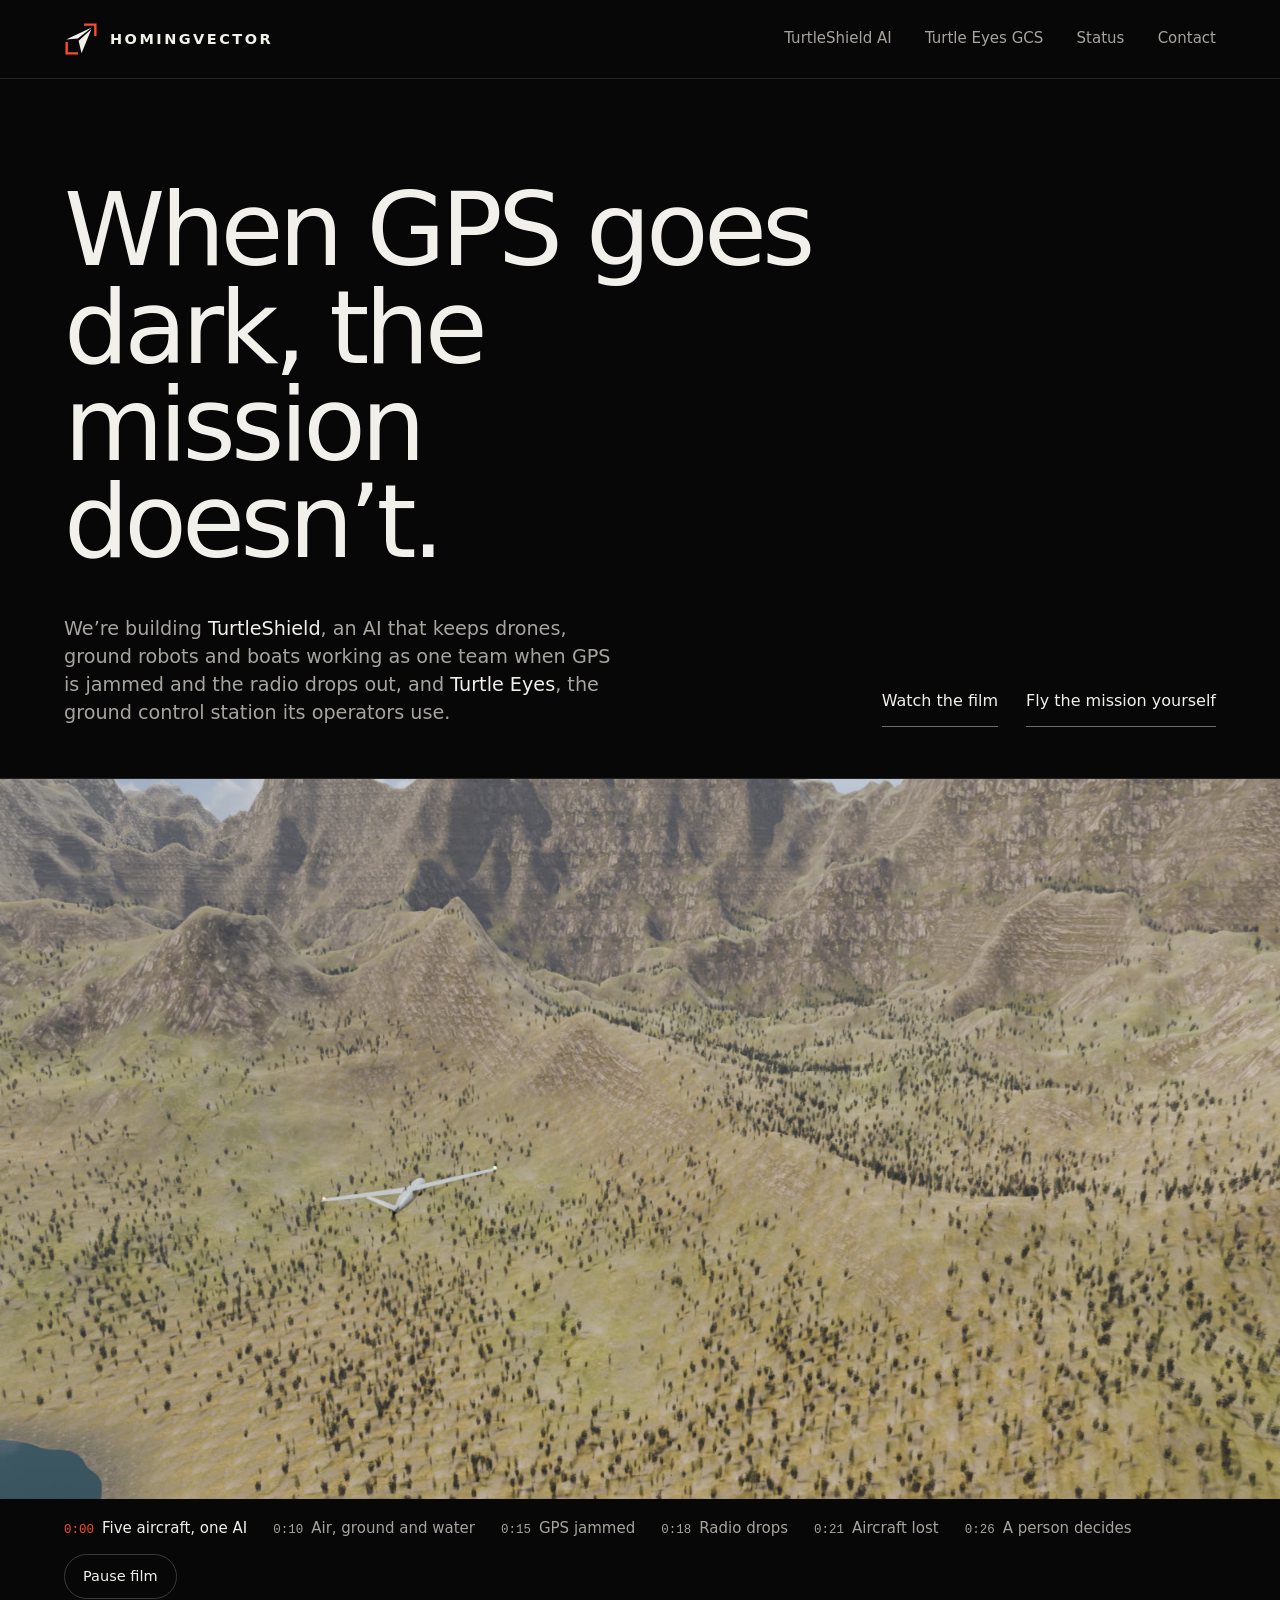
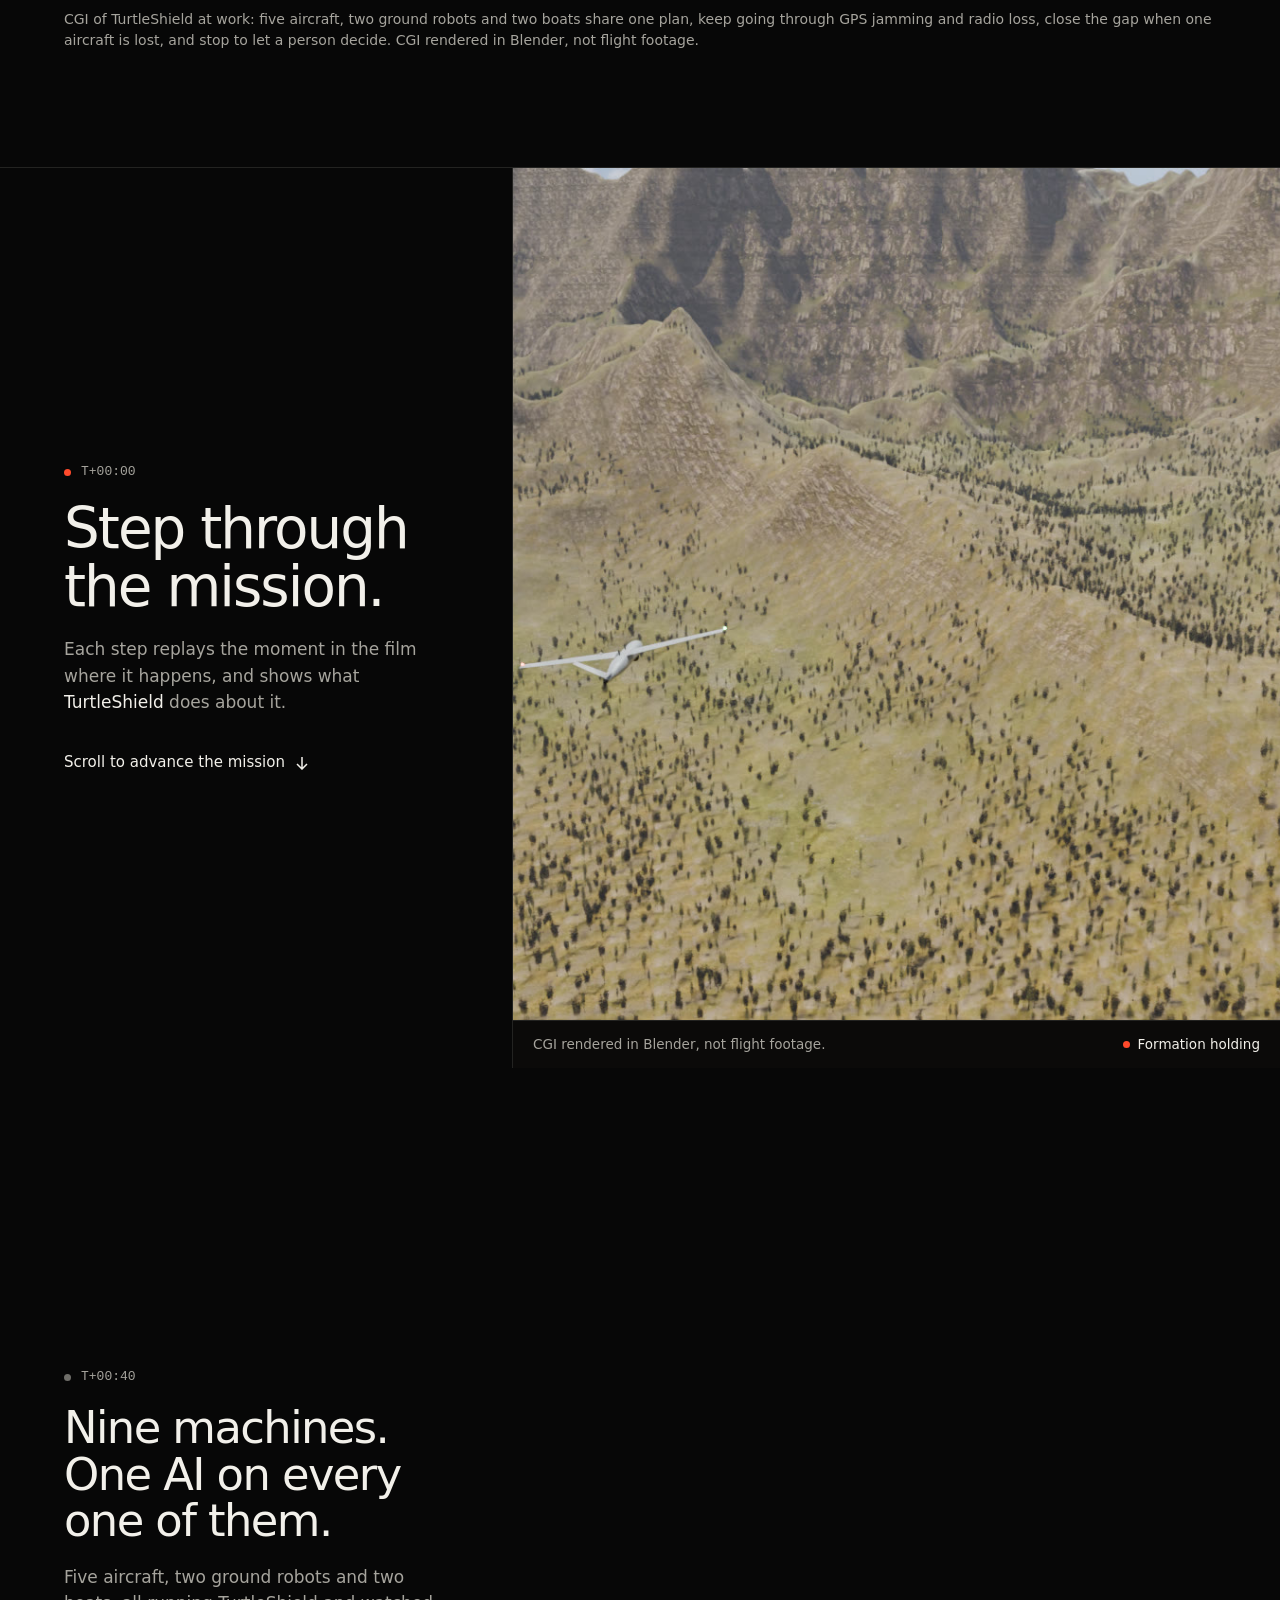
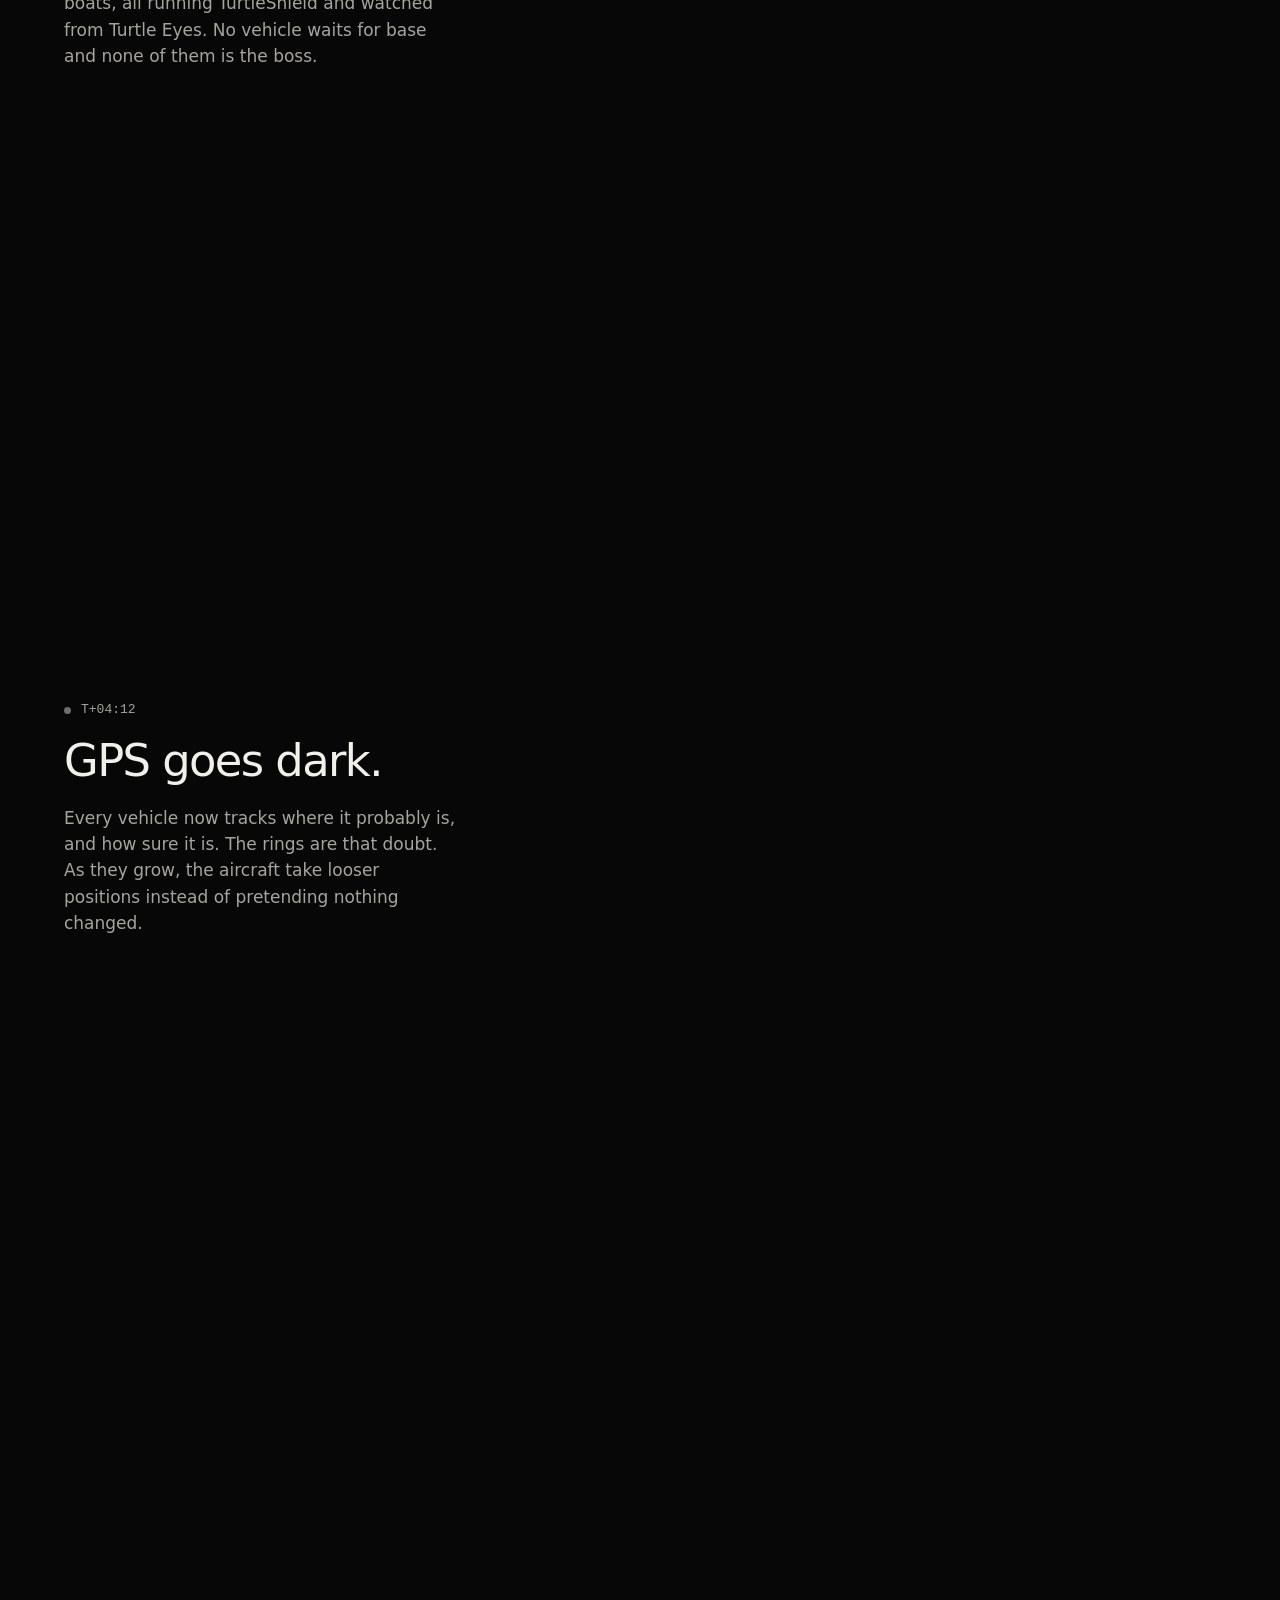
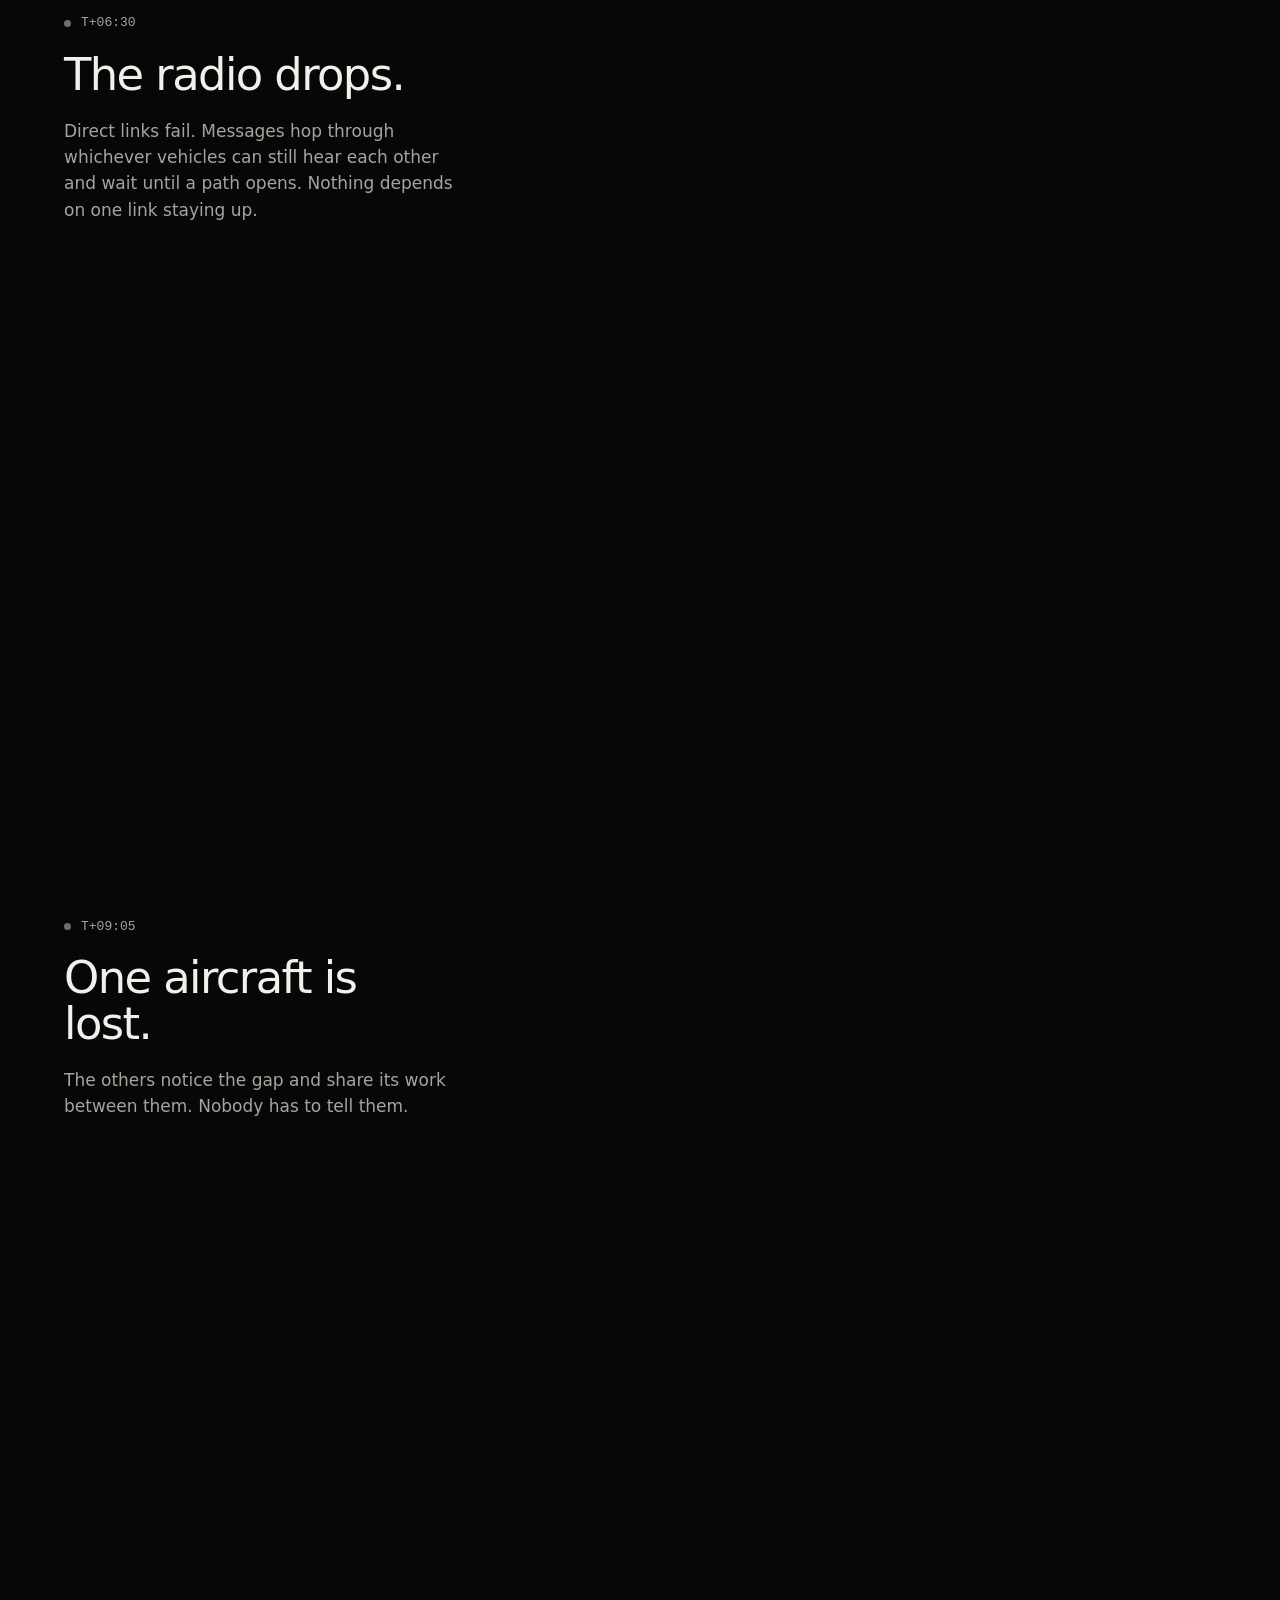
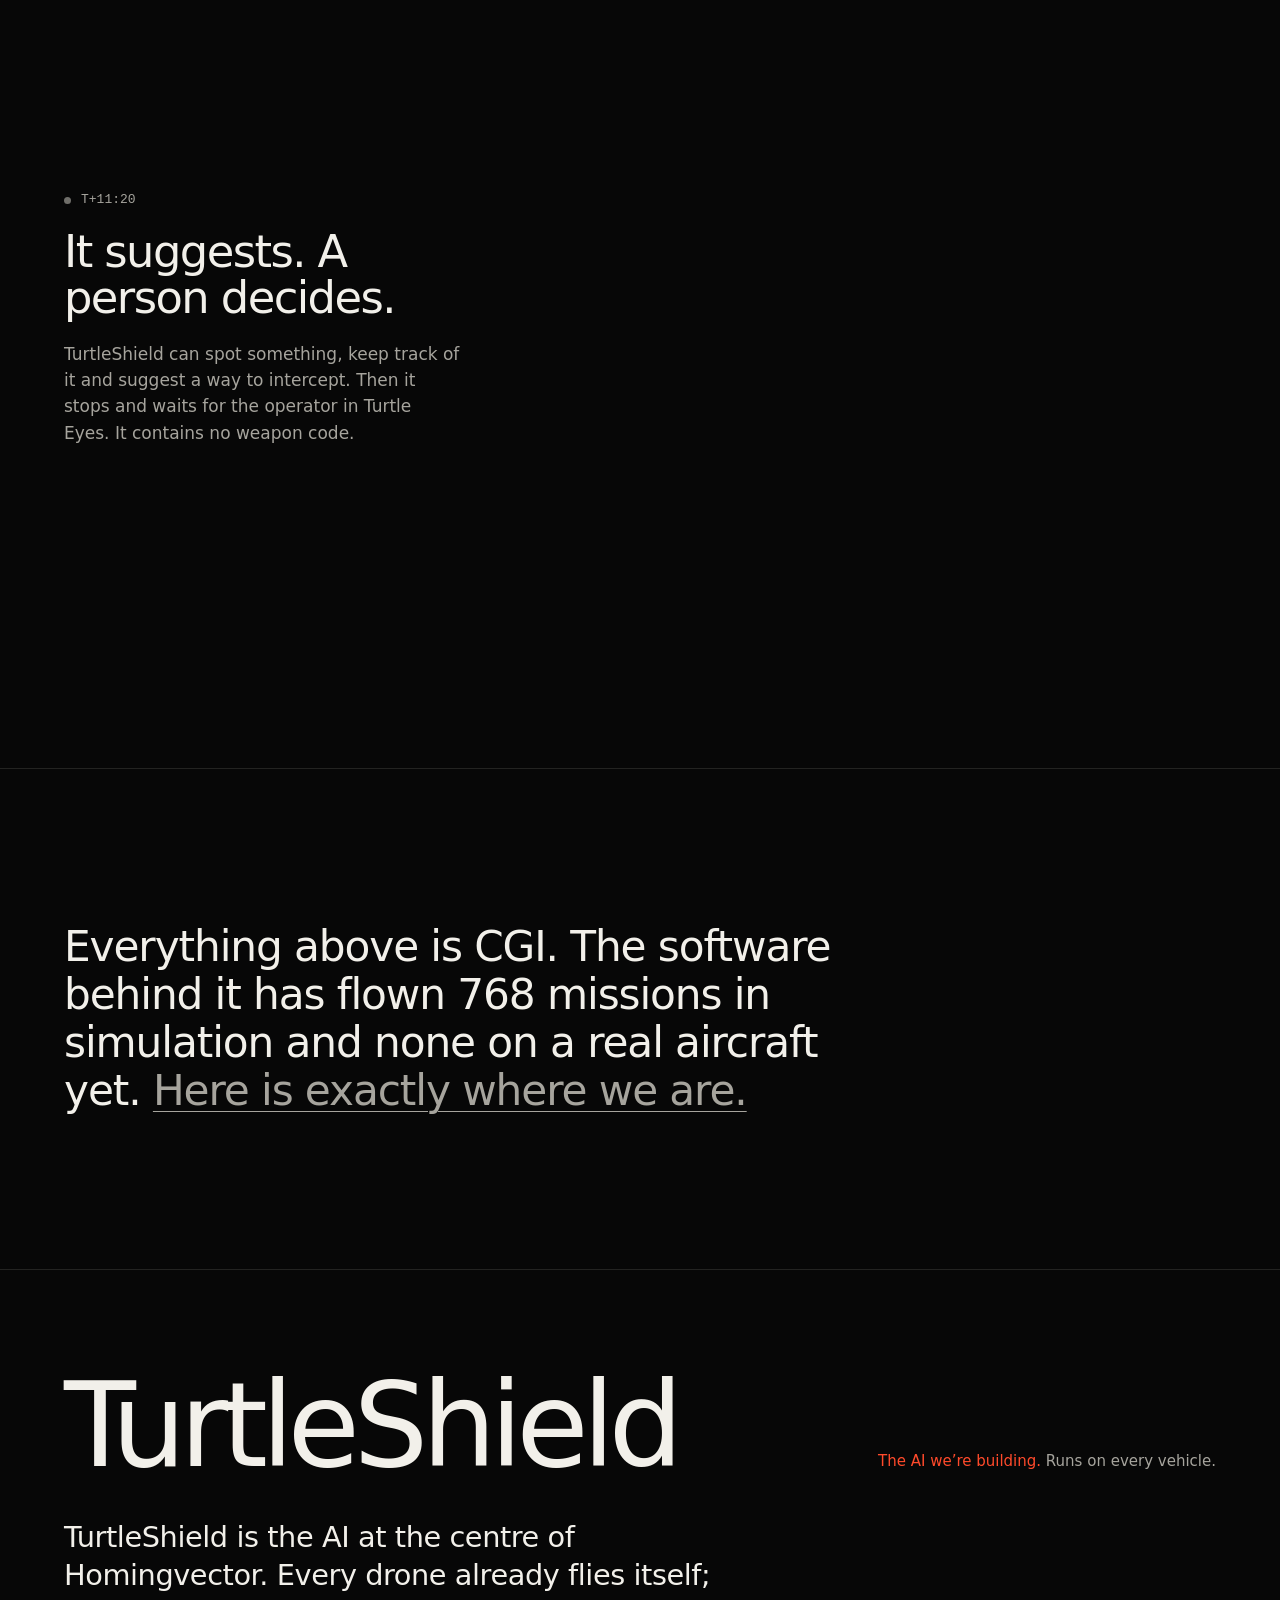
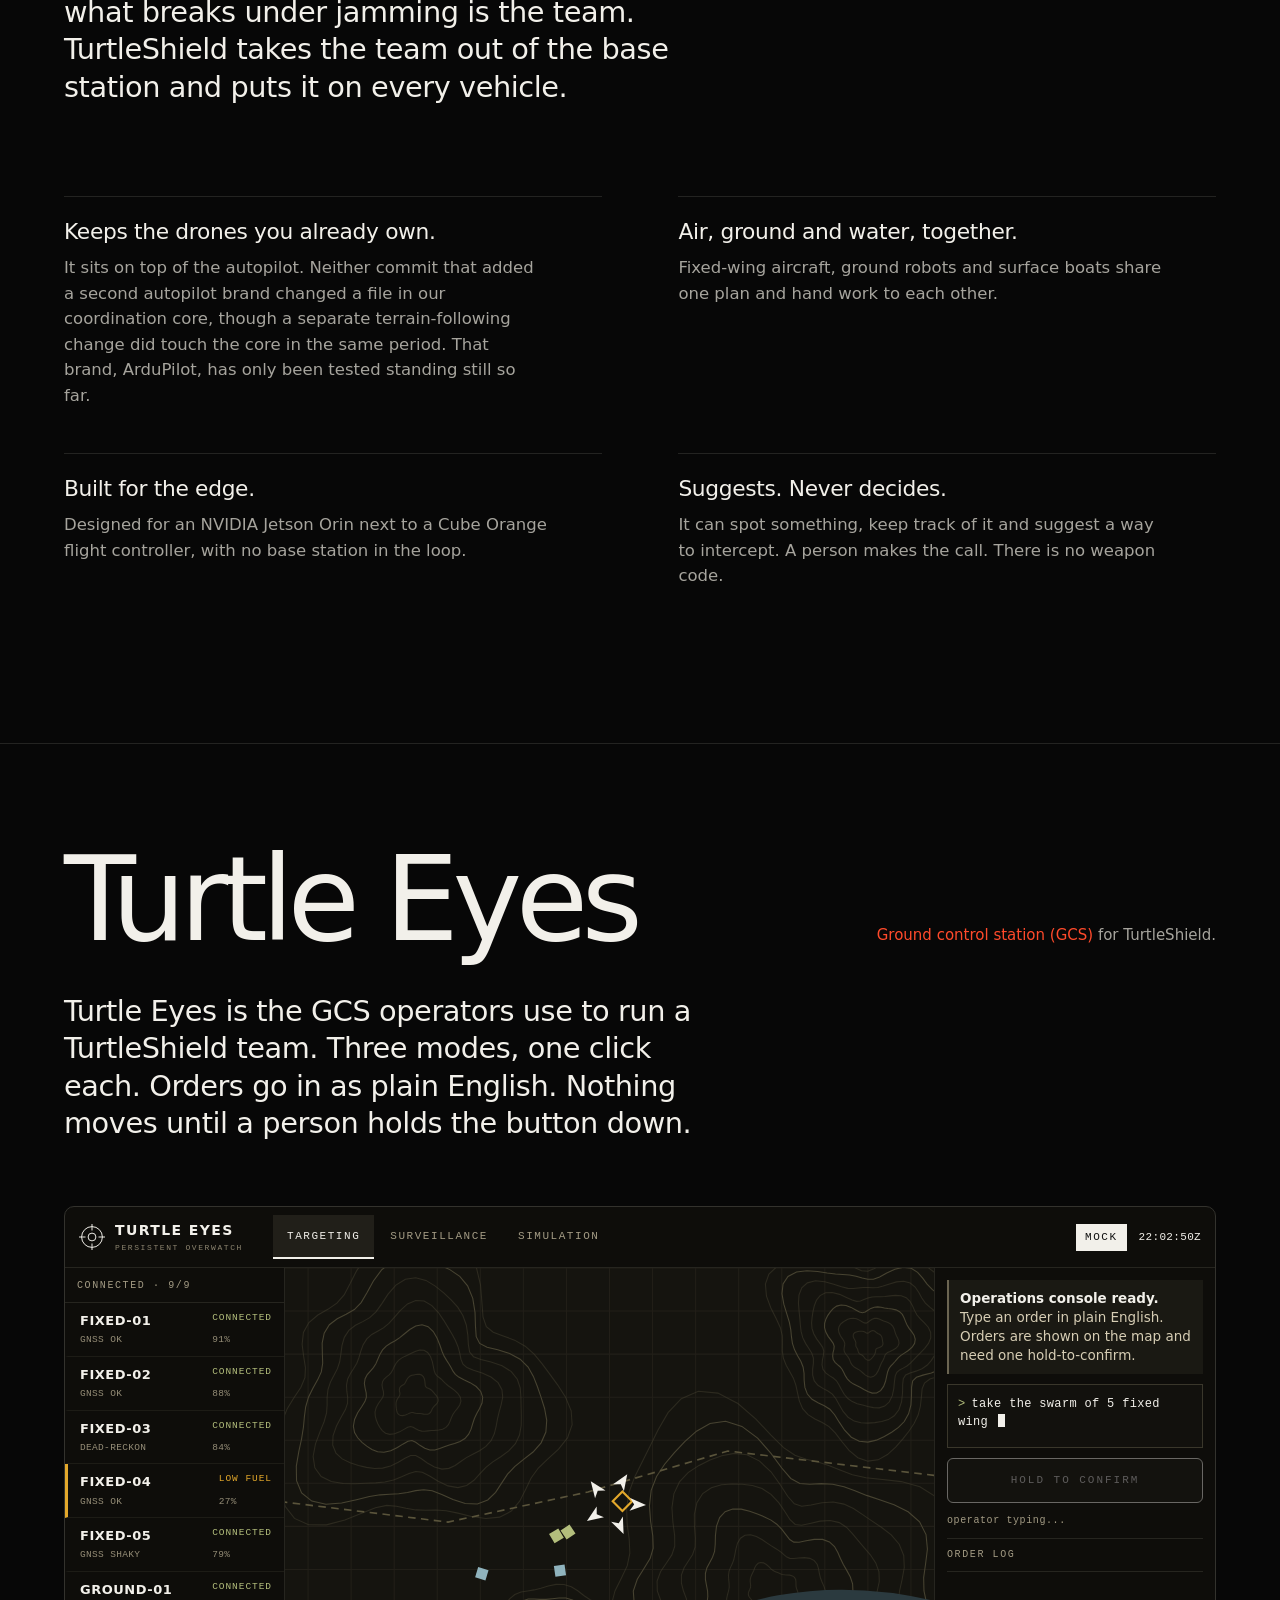
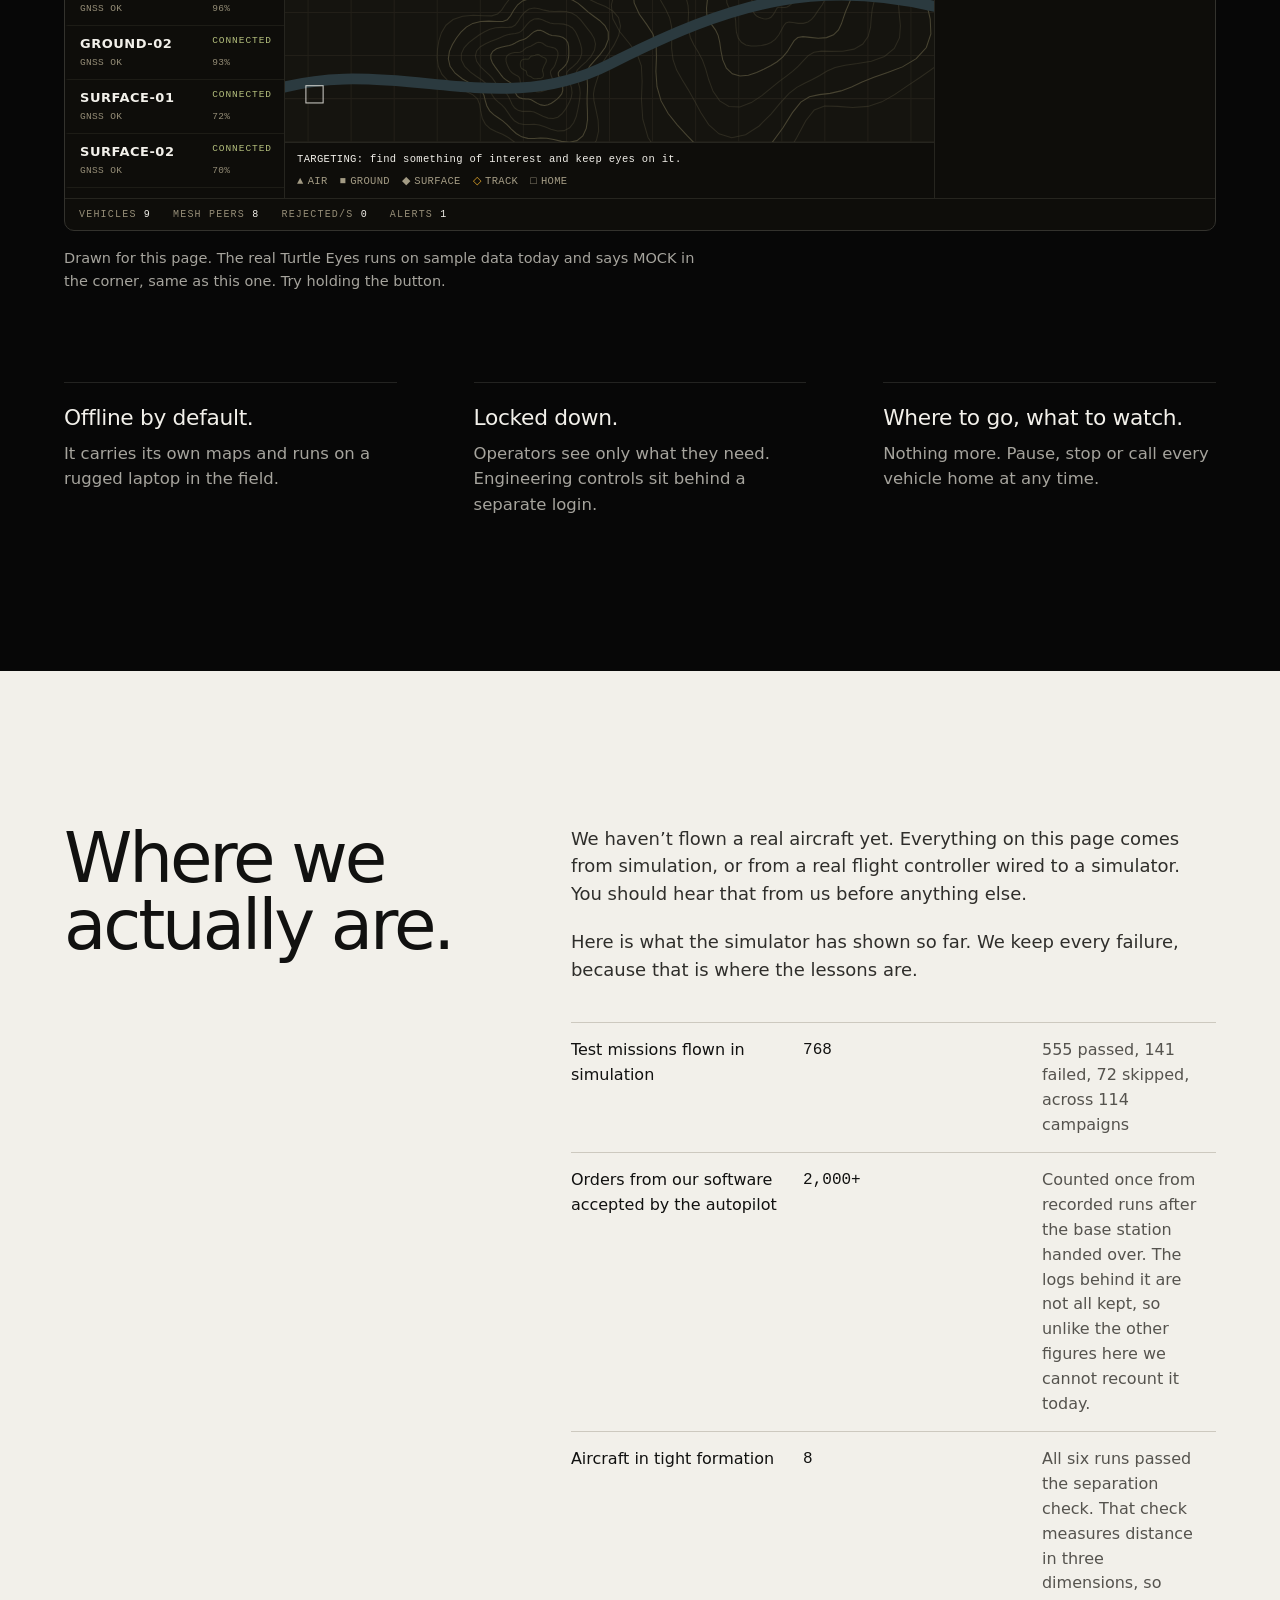
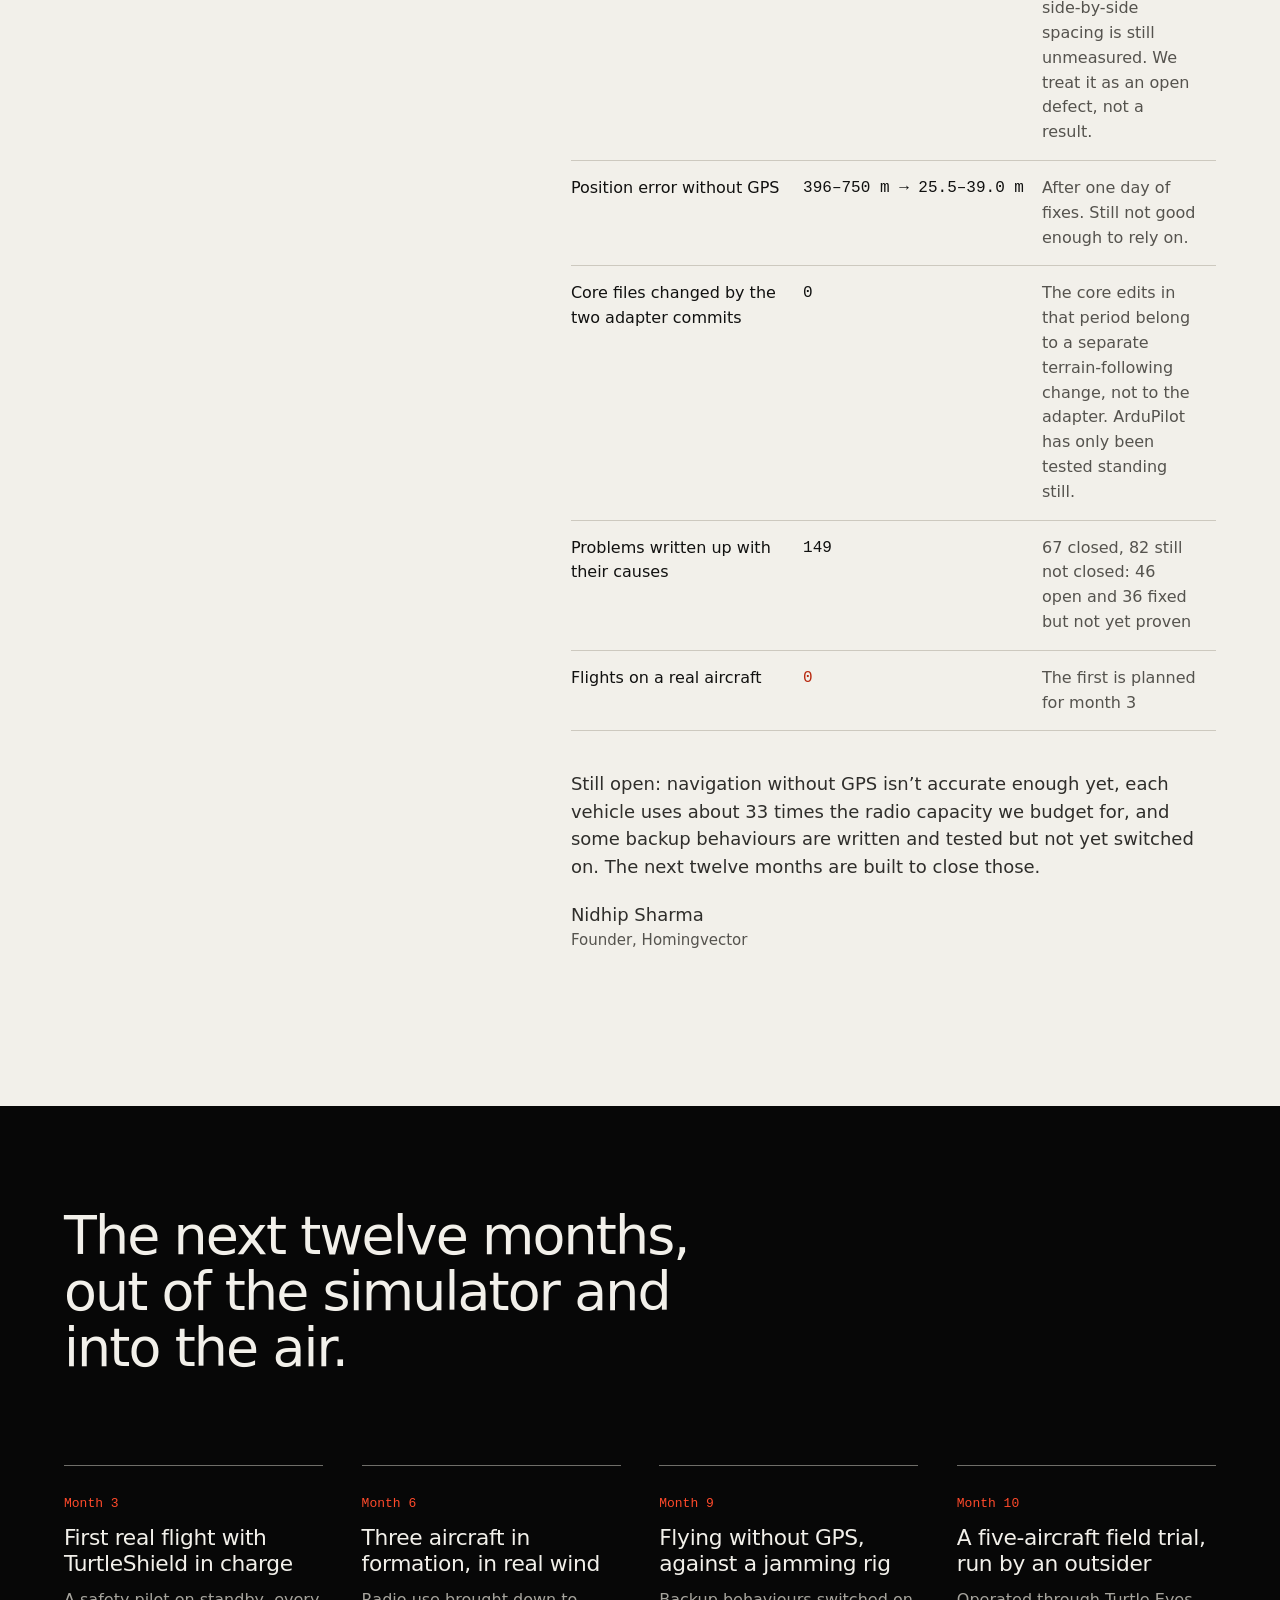
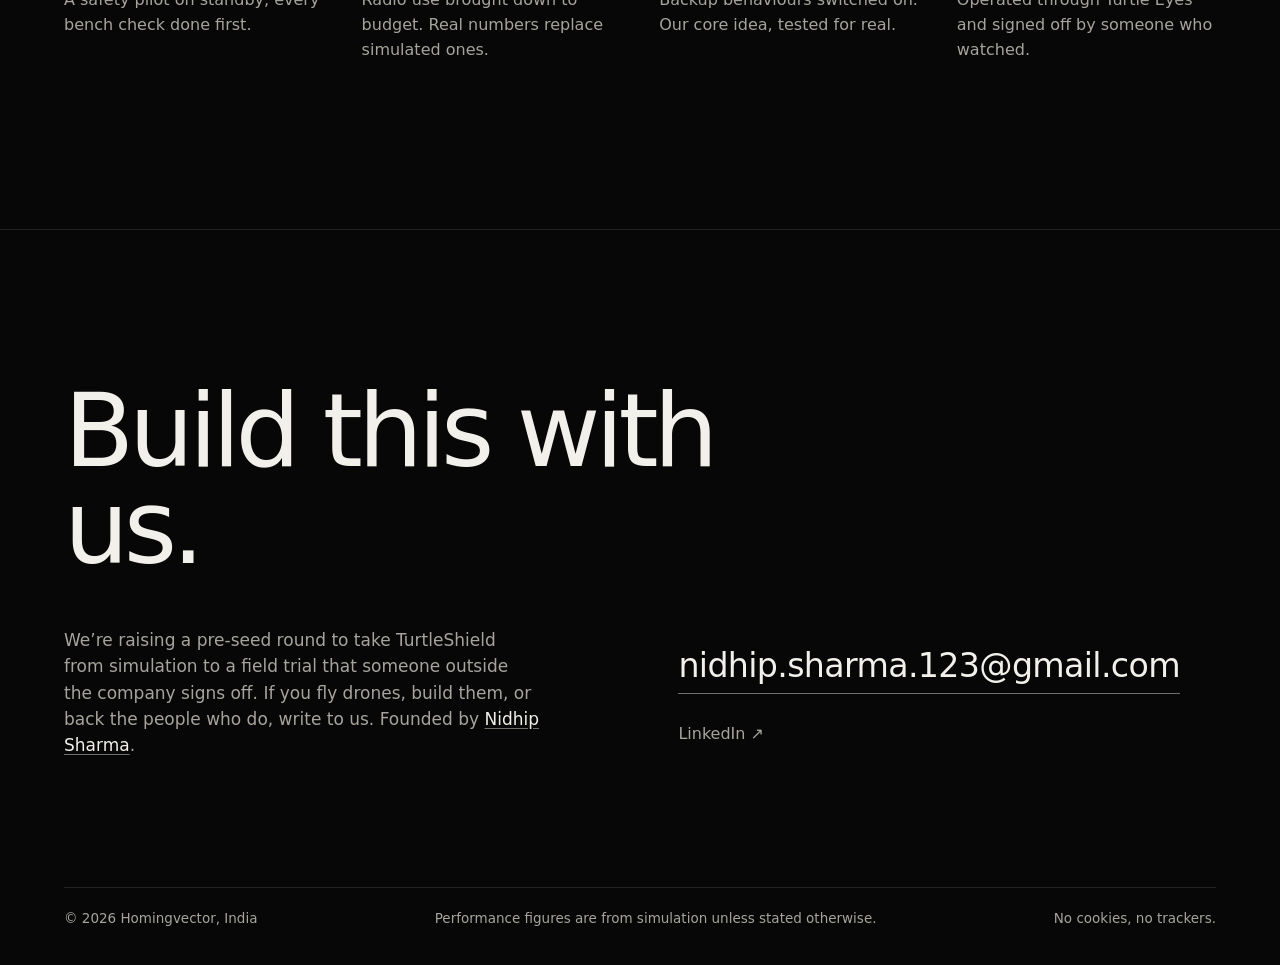
==== commit 4d2a4898: "console: finish the tab pattern instead of half-declaring it (A071-A074) turtleshield-fc found this;" ====
--- a/index.html
+++ b/index.html
@@ -392,10 +392,15 @@
         <svg width="26" height="26" viewBox="0 0 40 40" aria-hidden="true"><circle cx="20" cy="20" r="16" fill="none" stroke="#f2f0ea" stroke-width="1.5"/><circle cx="20" cy="20" r="6" fill="none" stroke="#f2f0ea" stroke-width="1.5"/><path d="M20 0V10M20 30V40M0 20H10M30 20H40" stroke="#f2f0ea" stroke-width="1.5"/></svg>
         <div><b>TURTLE EYES</b><small>PERSISTENT OVERWATCH</small></div>
       </div>
+      <!-- A half-declared tab pattern is WORSE than plain buttons: role=tab promises arrow-key
+           navigation, so a screen reader announces "tab, 1 of 3", the user presses Arrow and
+           nothing happens. These need aria-controls, a real tabpanel, and a roving tabindex
+           (selected tab 0, the rest -1) so Tab reaches the set and Arrow moves within it.
+           Found by turtleshield-fc (A071-A074); their patch landed only the hold-control half. -->
       <div class="c-tabs" role="tablist" aria-label="Console mode">
-        <button role="tab" aria-selected="true" data-mode="0">Targeting</button>
-        <button role="tab" aria-selected="false" data-mode="1">Surveillance</button>
-        <button role="tab" aria-selected="false" data-mode="2">Simulation</button>
+        <button role="tab" id="tab-0" aria-controls="cpanel" aria-selected="true" tabindex="0" data-mode="0">Targeting</button>
+        <button role="tab" id="tab-1" aria-controls="cpanel" aria-selected="false" tabindex="-1" data-mode="1">Surveillance</button>
+        <button role="tab" id="tab-2" aria-controls="cpanel" aria-selected="false" tabindex="-1" data-mode="2">Simulation</button>
       </div>
       <div class="c-meta"><span class="mock">MOCK</span><span class="clkc" data-clock>--:--:--Z</span></div>
     </div>
@@ -404,16 +409,21 @@
         <div class="c-h">CONNECTED &middot; 9/9</div>
         <div id="vlist"></div>
       </aside>
-      <div class="c-map">
+      <!-- id=cpanel is what the tabs' aria-controls points at. It must exist: a dangling
+           aria-controls is the same defect as the half-landed patch, and one mode's map plus
+           its caption really is the region each tab governs. aria-labelledby tracks selection. -->
+      <div class="c-map" id="cpanel" role="tabpanel" aria-labelledby="tab-0">
         <svg id="tmap" viewBox="0 0 640 440" preserveAspectRatio="xMidYMid slice" role="img" aria-label="Drawn map showing vehicles moving in the selected mode"></svg>
-        <div class="c-cap"><span id="cmode">TARGETING: find something of interest and keep eyes on it.</span><span class="c-leg"><span><i>&#9650;</i>AIR</span><span><i>&#9632;</i>GROUND</span><span><i>&#9670;</i>SURFACE</span><span><i style="color:#e3a82b">&#9671;</i>TRACK</span><span><i>&#9633;</i>HOME</span></span></div>
+        <!-- #cmode is written once per mode change, not per frame, so it is safe as a live
+             region: it announces the switch a sighted user sees, and nothing else. -->
+        <div class="c-cap"><span id="cmode" aria-live="polite">TARGETING: find something of interest and keep eyes on it.</span><span class="c-leg"><span><i>&#9650;</i>AIR</span><span><i>&#9632;</i>GROUND</span><span><i>&#9670;</i>SURFACE</span><span><i style="color:#e3a82b">&#9671;</i>TRACK</span><span><i>&#9633;</i>HOME</span></span></div>
       </div>
       <div class="c-right">
         <p class="c-note"><b>Operations console ready.</b> Type an order in plain English. Orders are shown on the map and need one hold-to-confirm.</p>
         <div class="c-order"><span class="pr">&gt;</span><span id="otext"></span><i class="caret"></i></div>
         <button class="hold" id="hold" disabled><span>Hold to confirm</span></button>
         <p class="c-hint" id="ohint" aria-live="polite">&nbsp;</p>
-        <div class="c-log"><div class="c-h" style="padding-left:0">ORDER LOG</div><ol id="olog"></ol></div>
+        <div class="c-log"><div class="c-h" style="padding-left:0">ORDER LOG</div><ol id="olog" role="log" aria-label="Order log"></ol></div>
       </div>
     </div>
     <div class="c-foot"><span>VEHICLES <b>9</b></span><span>MESH PEERS <b>8</b></span><span>REJECTED/S <b>0</b></span><span>ALERTS <b>1</b></span></div>
@@ -616,12 +626,31 @@
 
   var mode=0, vt=0, holdUntil=0, homeUntil=0, bias=[0,0];
   var MODES=['TARGETING: find something of interest and keep eyes on it.','SURVEILLANCE: keep watch over an area, shared out between whoever is up.','SIMULATION: rehearse the mission before anyone flies. Nothing is in the air.'];
-  $$('.c-tabs button').forEach(function(b){
-    b.addEventListener('click',function(){
-      mode=+b.dataset.mode;
-      $$('.c-tabs button').forEach(function(o){o.setAttribute('aria-selected',o===b)});
-      $('#cmode').textContent=MODES[mode];
-      Ltrack.setAttribute('opacity',mode===0?1:0); Lsect.setAttribute('opacity',mode===1?1:0); Lsim.setAttribute('opacity',mode===2?1:0);
+  /* Keyboard support for the tablist. Everything routes through selectTab so aria-selected, the
+     caption, the roving tabindex and the SVG layer opacities cannot drift apart -- a second code
+     path that sets some of those is how a widget ends up announcing one mode and drawing another. */
+  var TABS=$$('.c-tabs button');
+  function selectTab(b,focus){
+    mode=+b.dataset.mode;
+    TABS.forEach(function(o){
+      var on = o===b;
+      o.setAttribute('aria-selected',on);
+      o.tabIndex = on ? 0 : -1;          // roving: Tab reaches the set, Arrow moves within it
+    });
+    $('#cpanel').setAttribute('aria-labelledby', b.id);
+    $('#cmode').textContent=MODES[mode];
+    Ltrack.setAttribute('opacity',mode===0?1:0); Lsect.setAttribute('opacity',mode===1?1:0); Lsim.setAttribute('opacity',mode===2?1:0);
+    if(focus) b.focus();
+  }
+  TABS.forEach(function(b){
+    b.addEventListener('click',function(){ selectTab(b,false) });
+    b.addEventListener('keydown',function(e){
+      var i=TABS.indexOf(b), n=TABS.length, t=null;
+      if(e.key==='ArrowRight'||e.key==='ArrowDown') t=TABS[(i+1)%n];
+      else if(e.key==='ArrowLeft'||e.key==='ArrowUp') t=TABS[(i-1+n)%n];
+      else if(e.key==='Home') t=TABS[0];
+      else if(e.key==='End') t=TABS[n-1];
+      if(t){ e.preventDefault(); selectTab(t,true) }
     });
   });
   var rLen=river.getTotalLength(), dLen=road.getTotalLength();
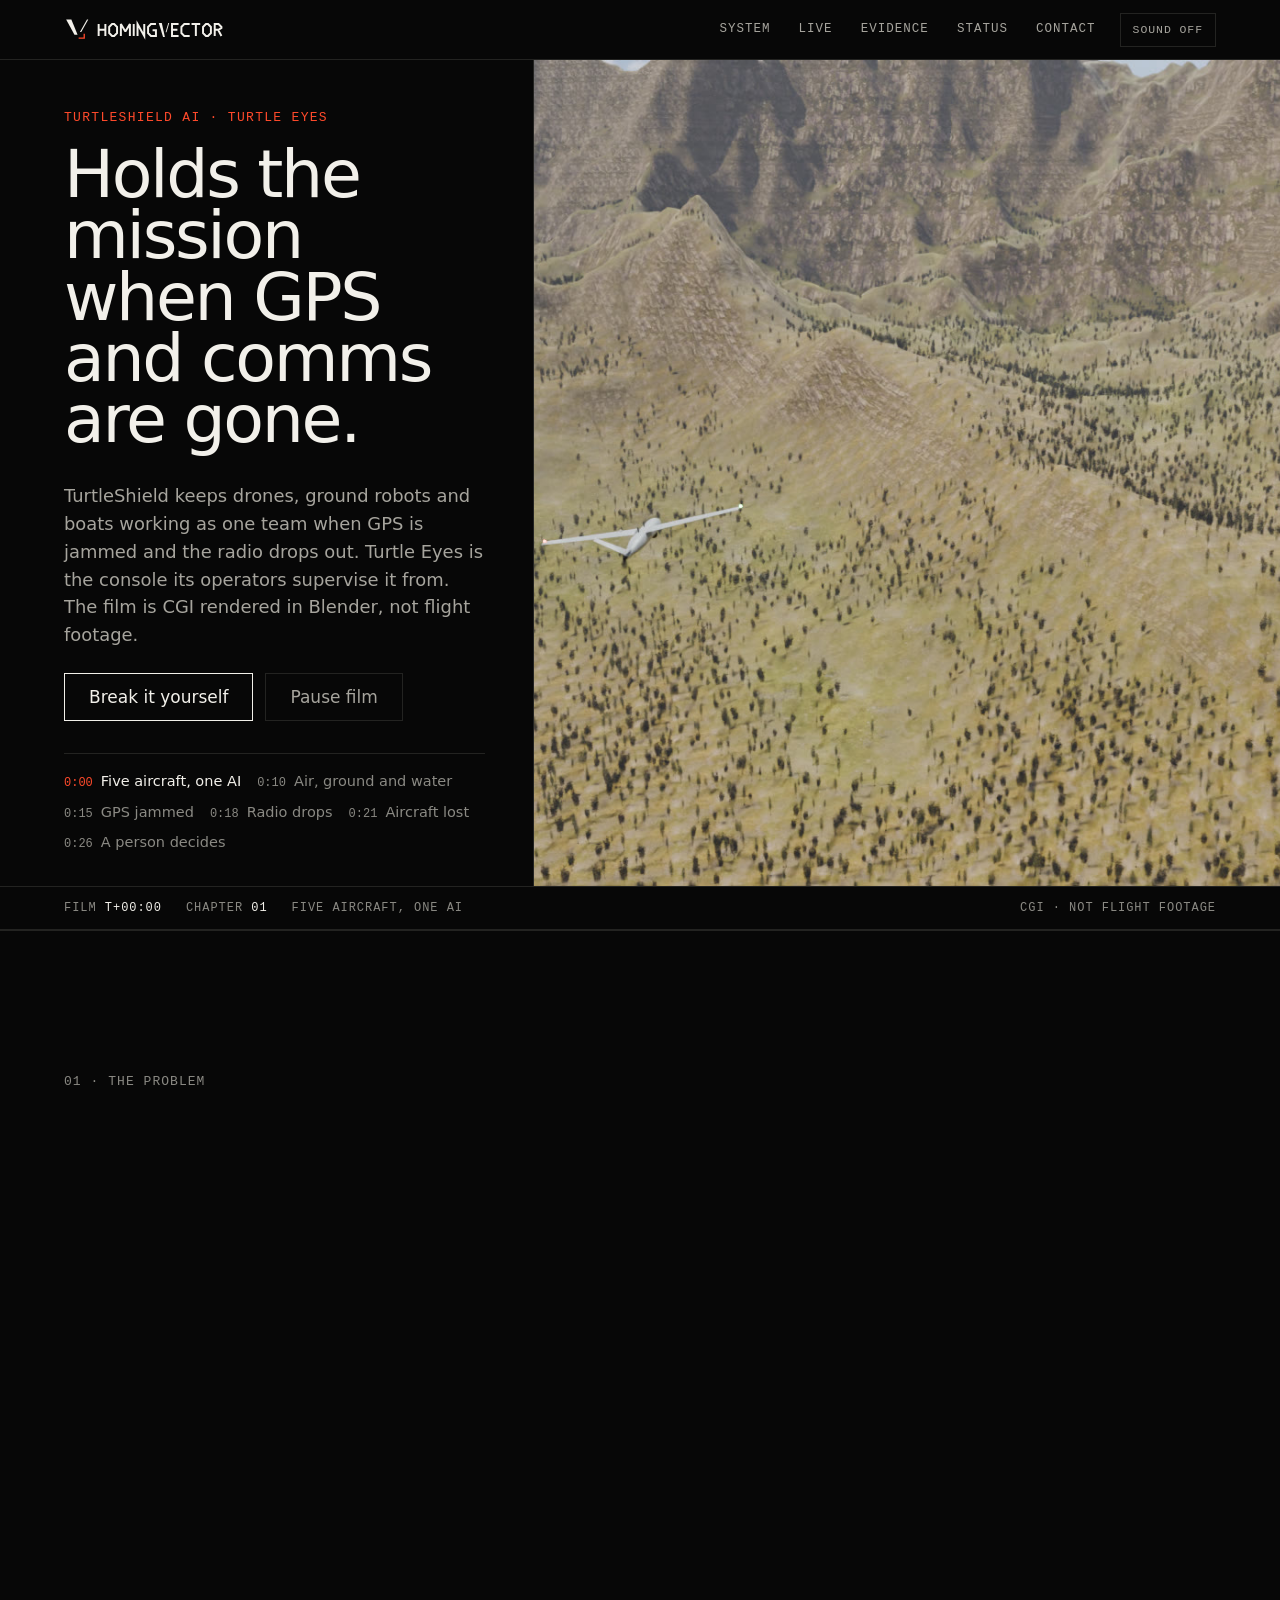
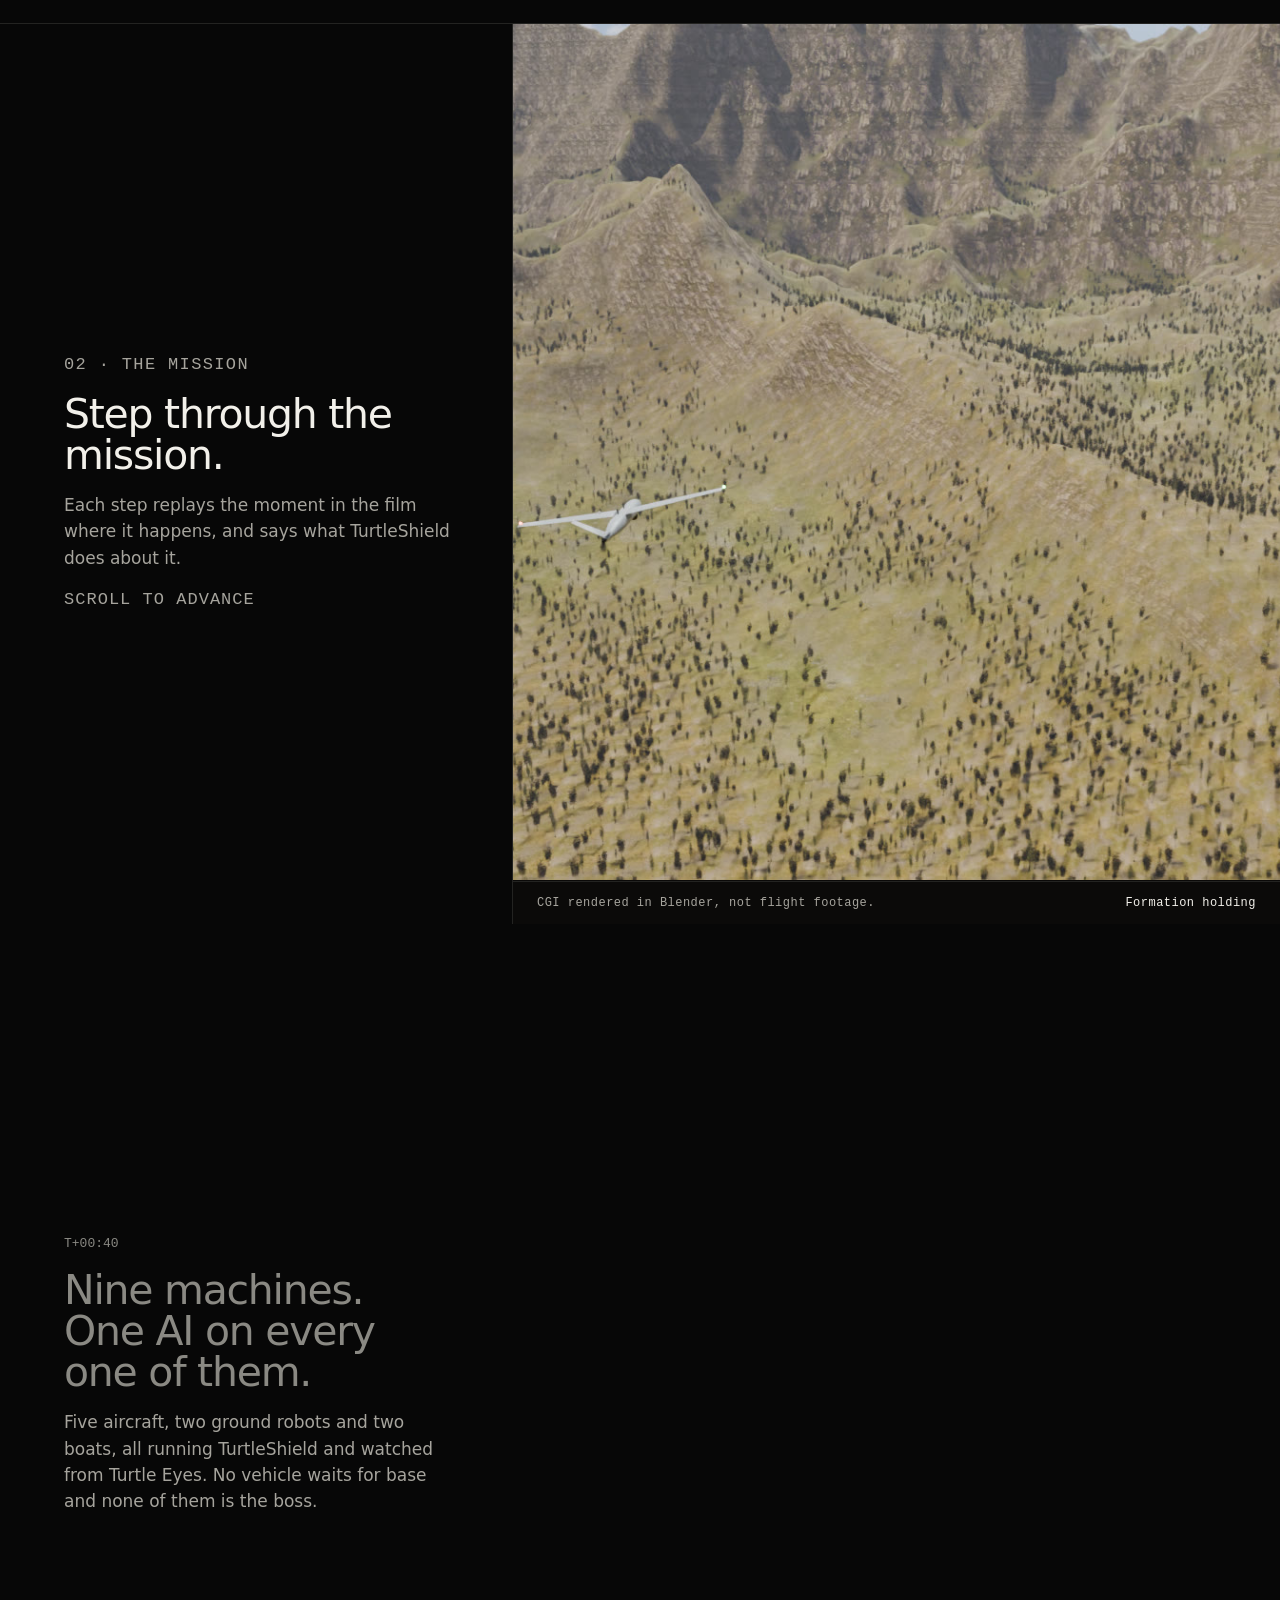
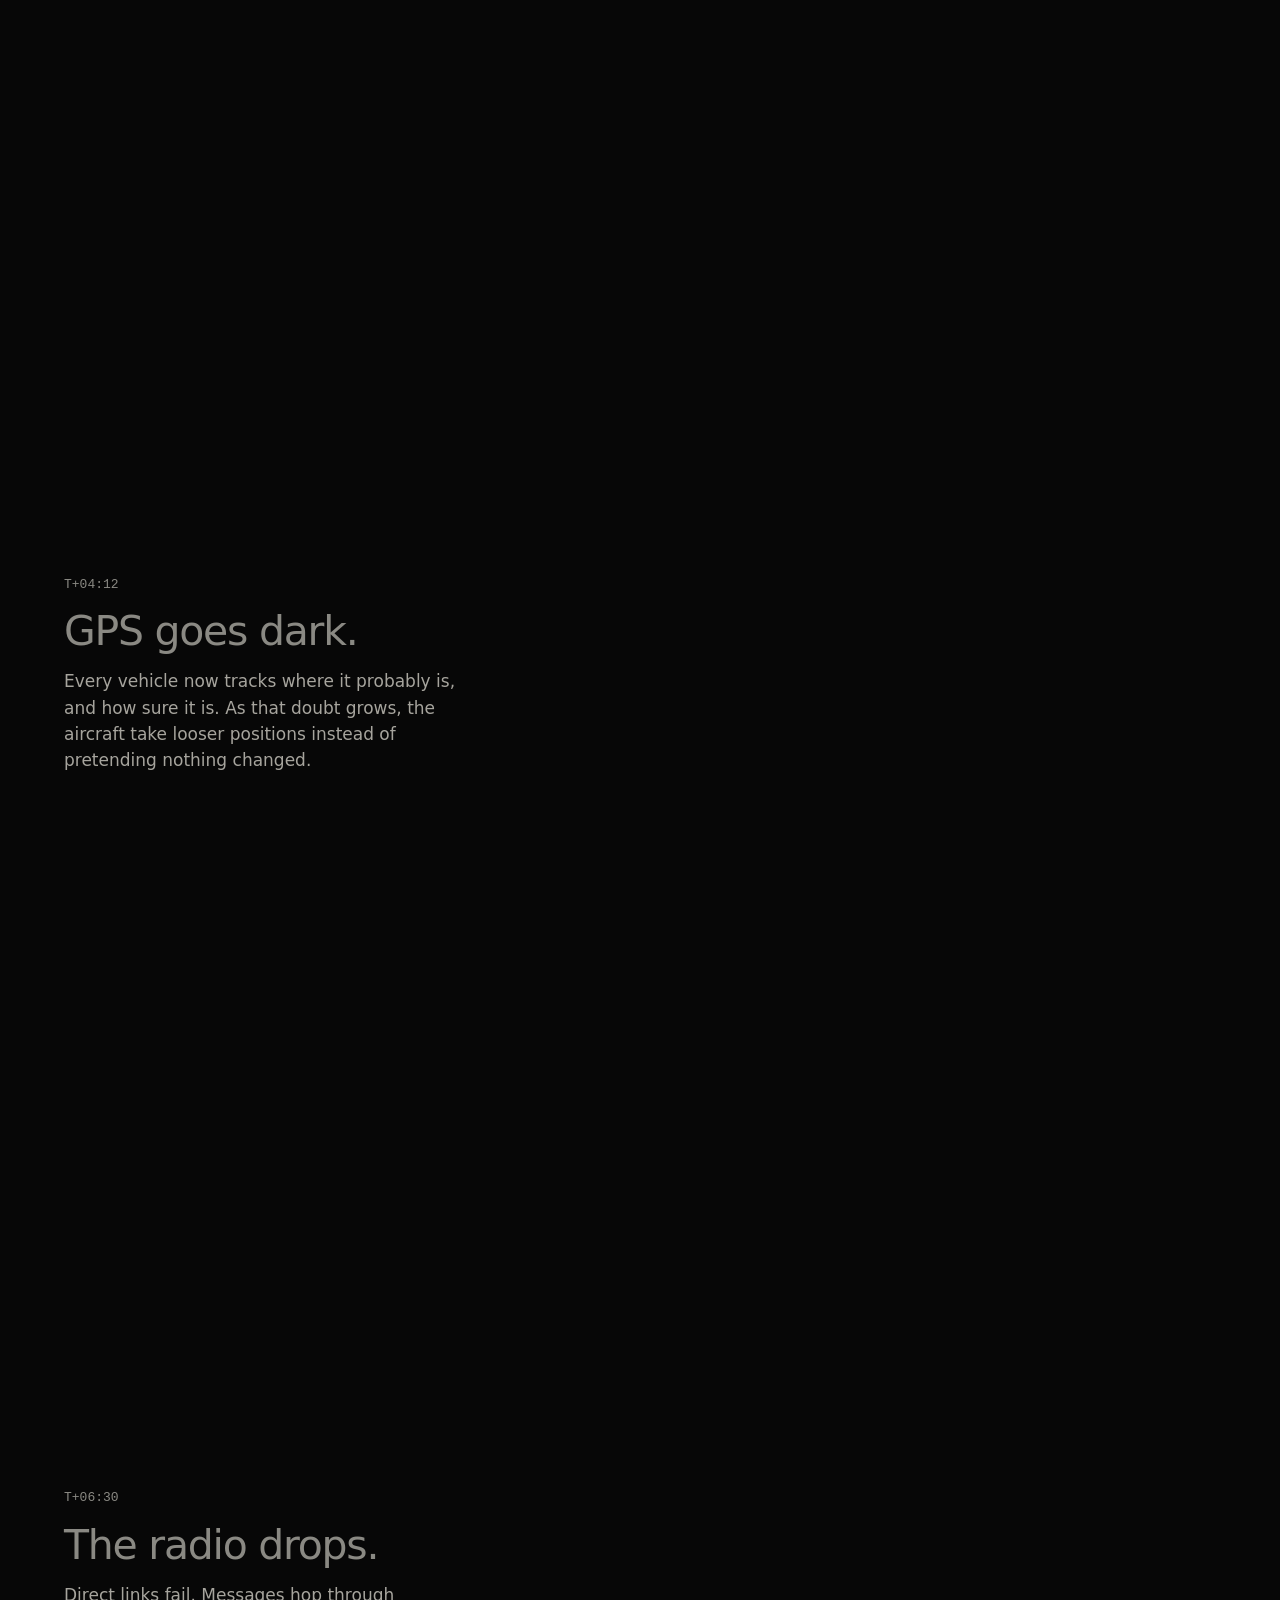
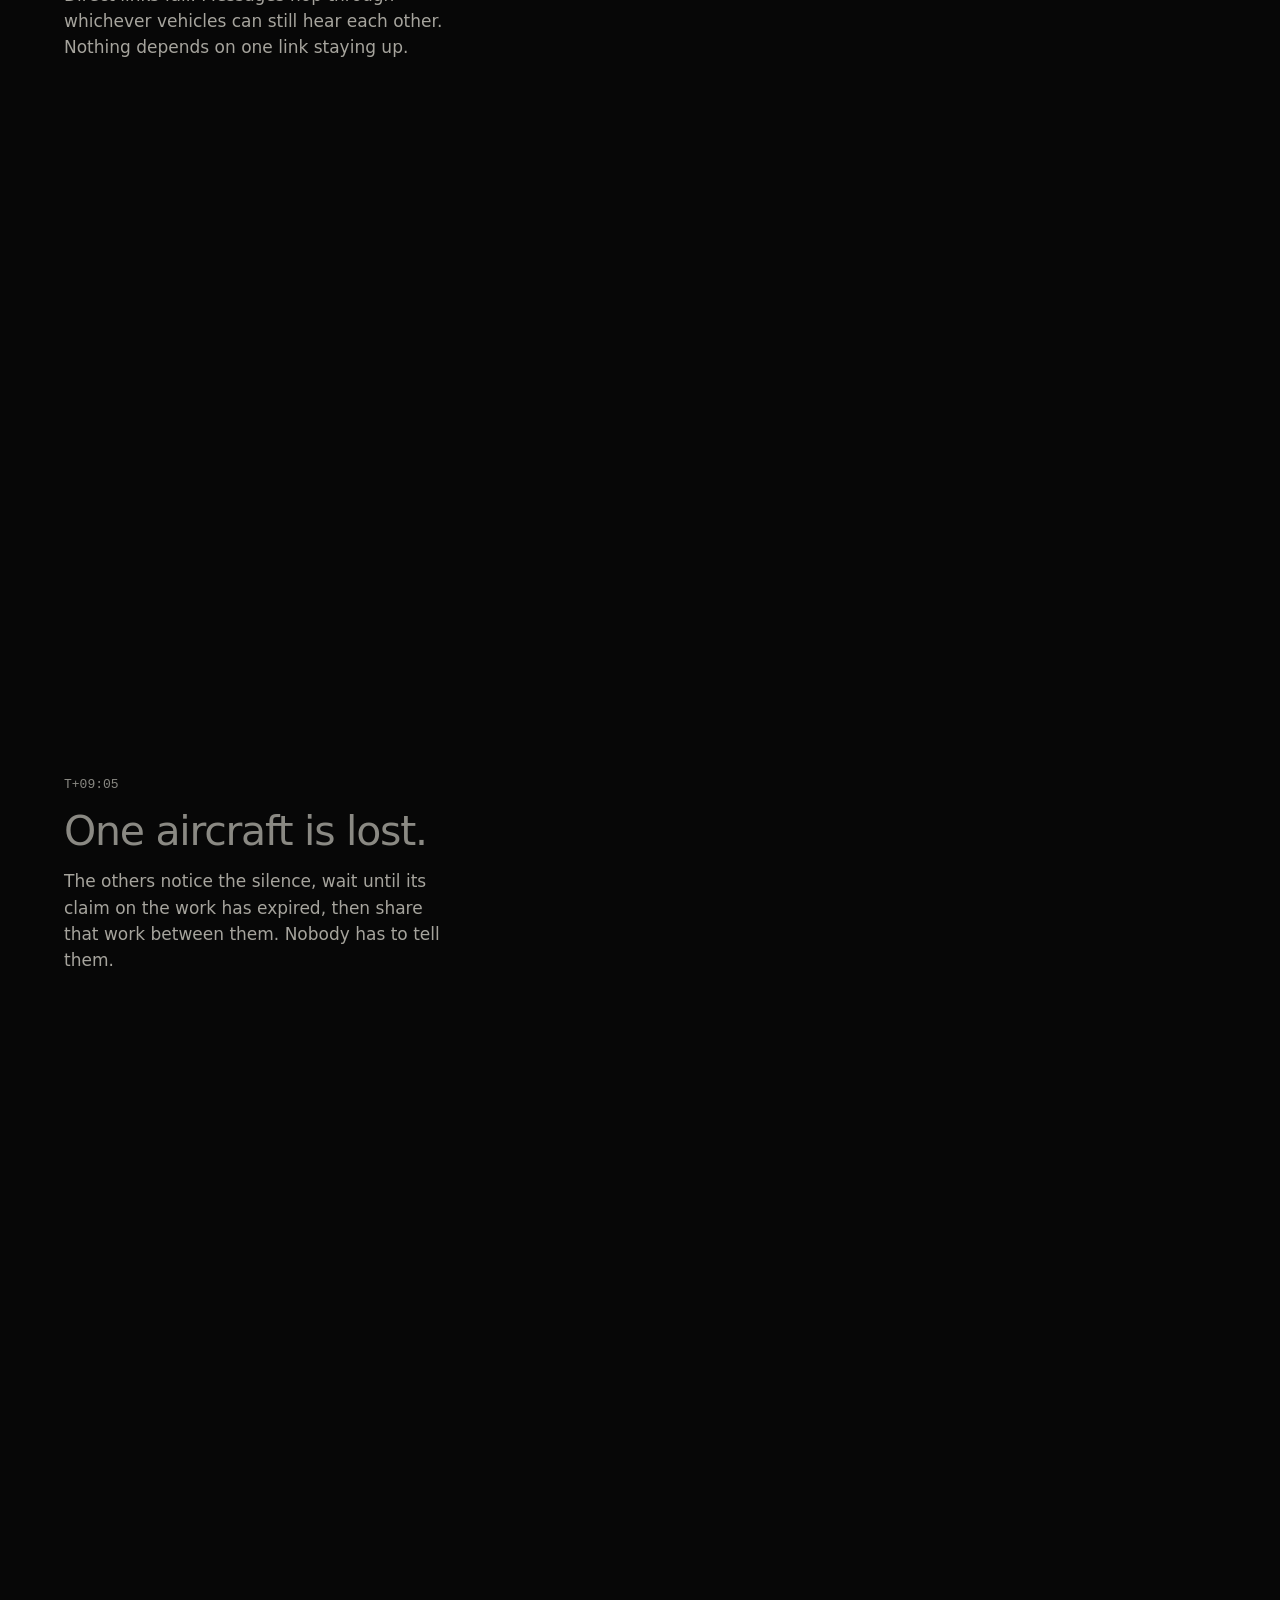
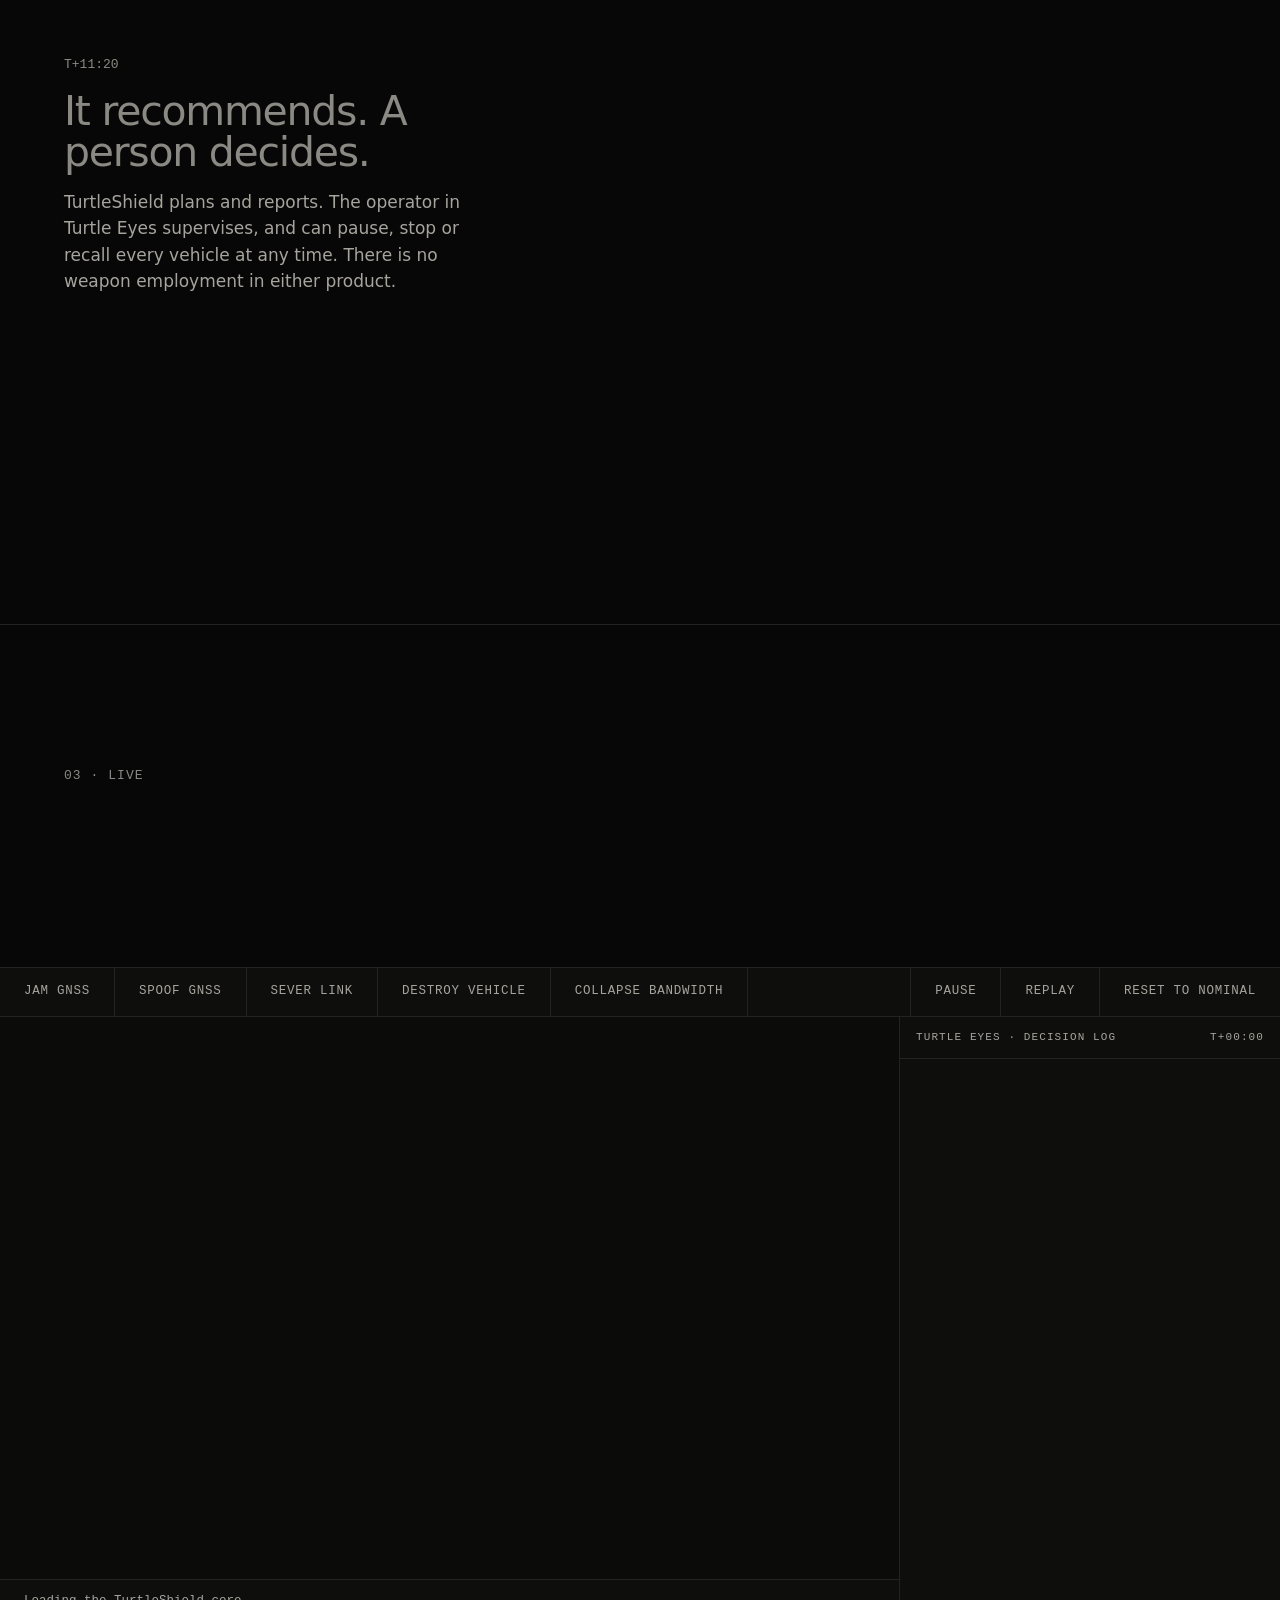
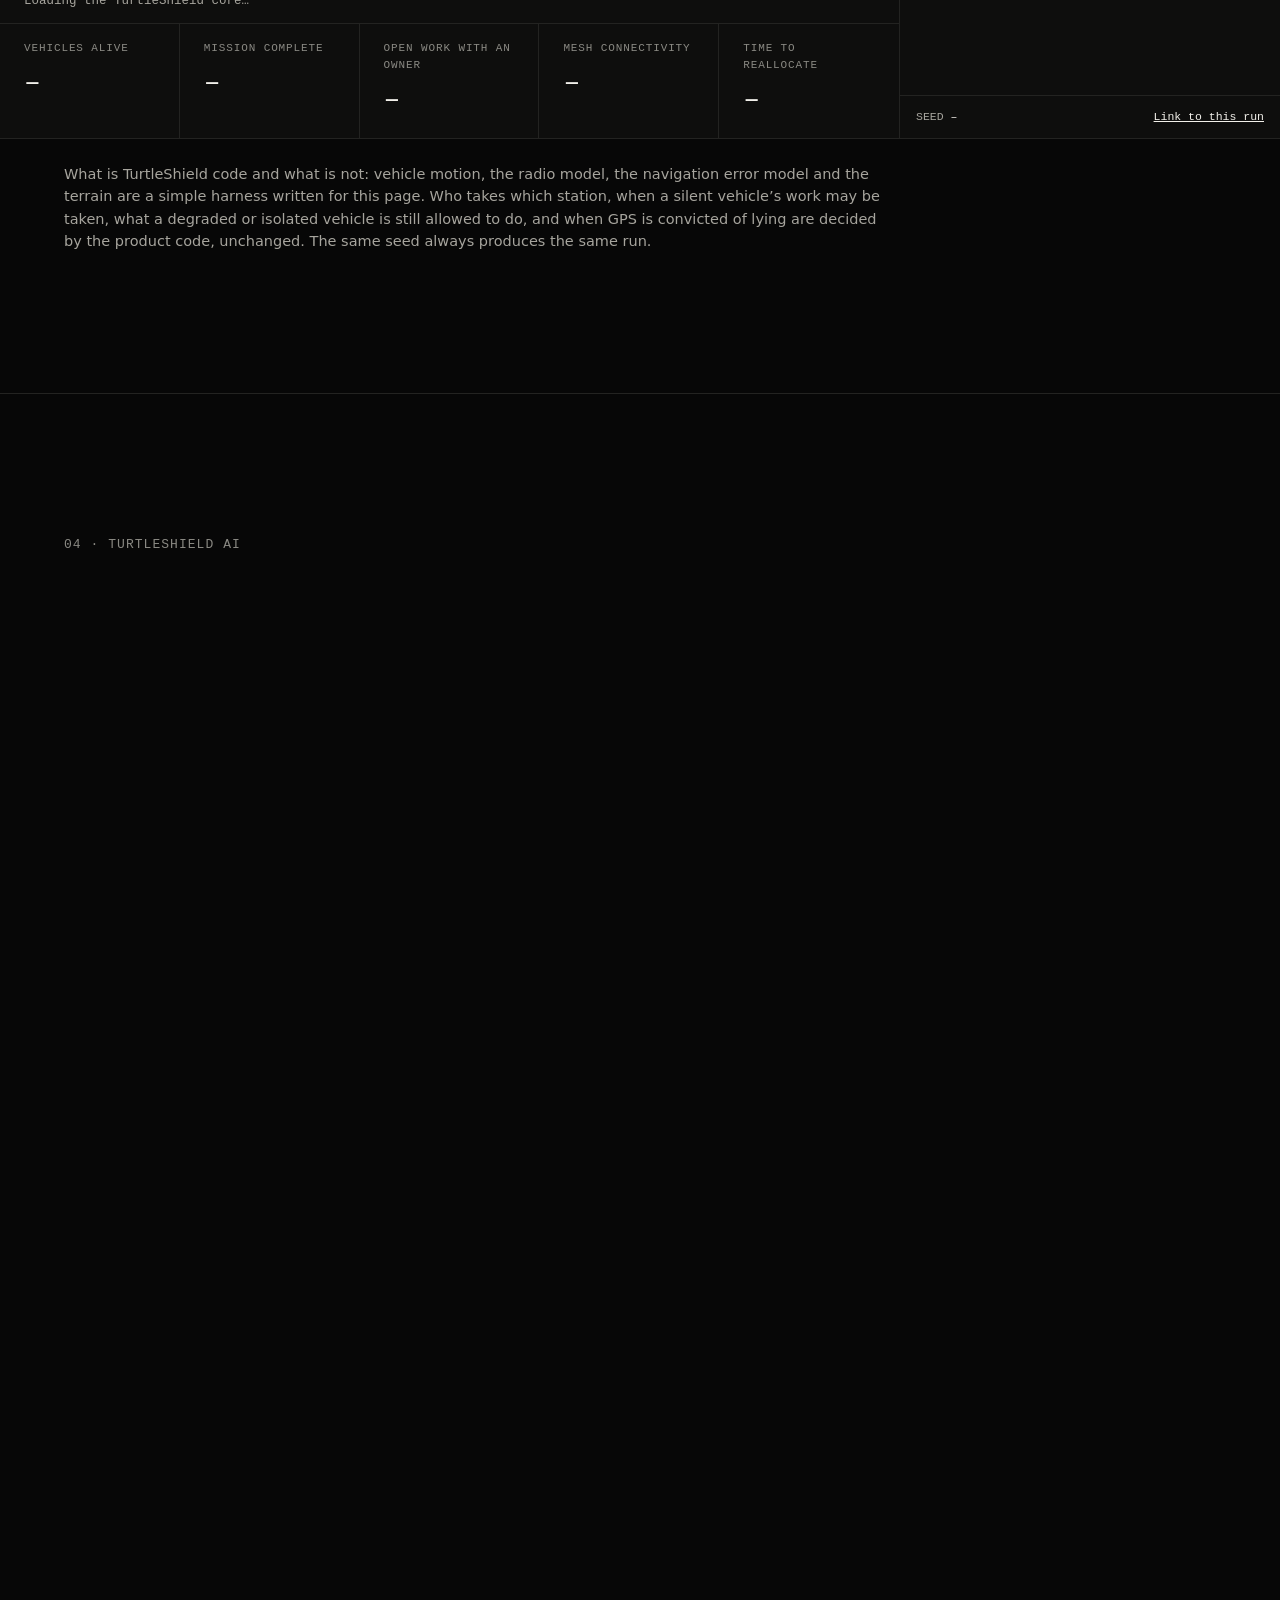
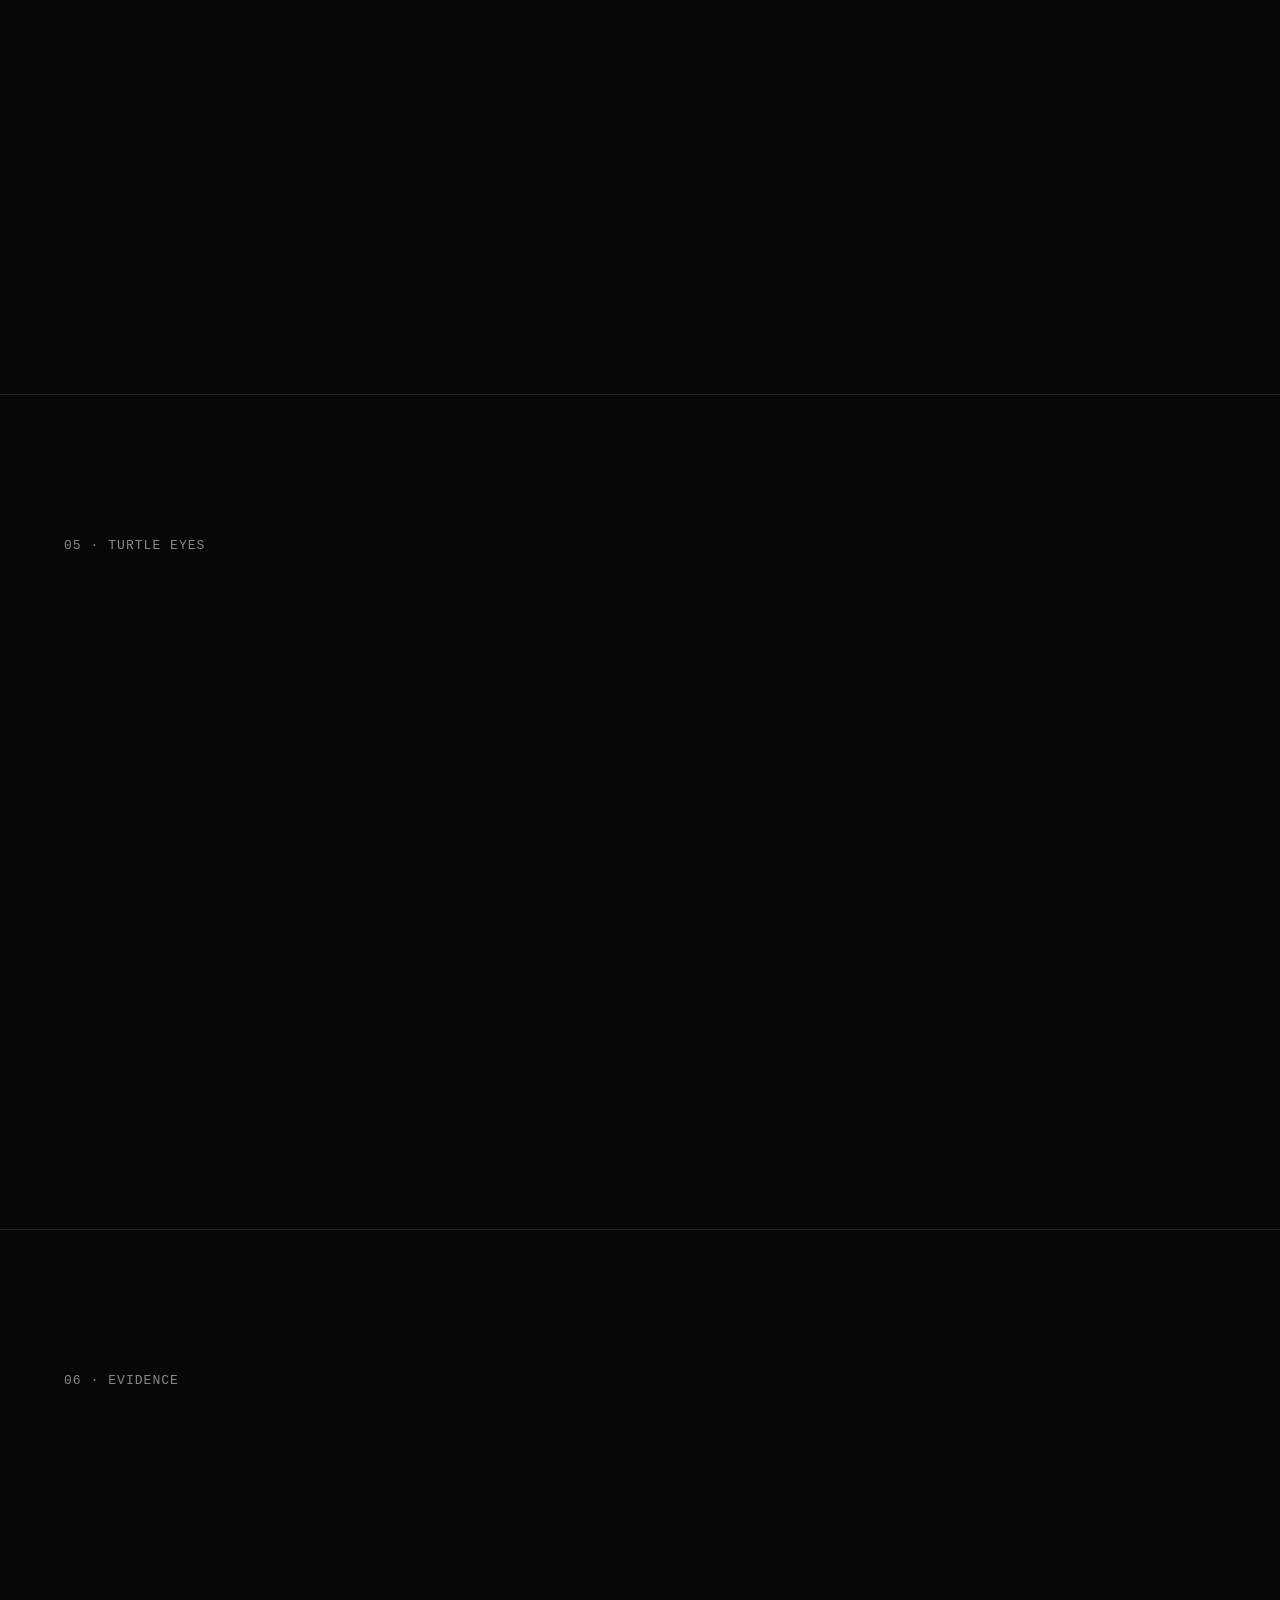
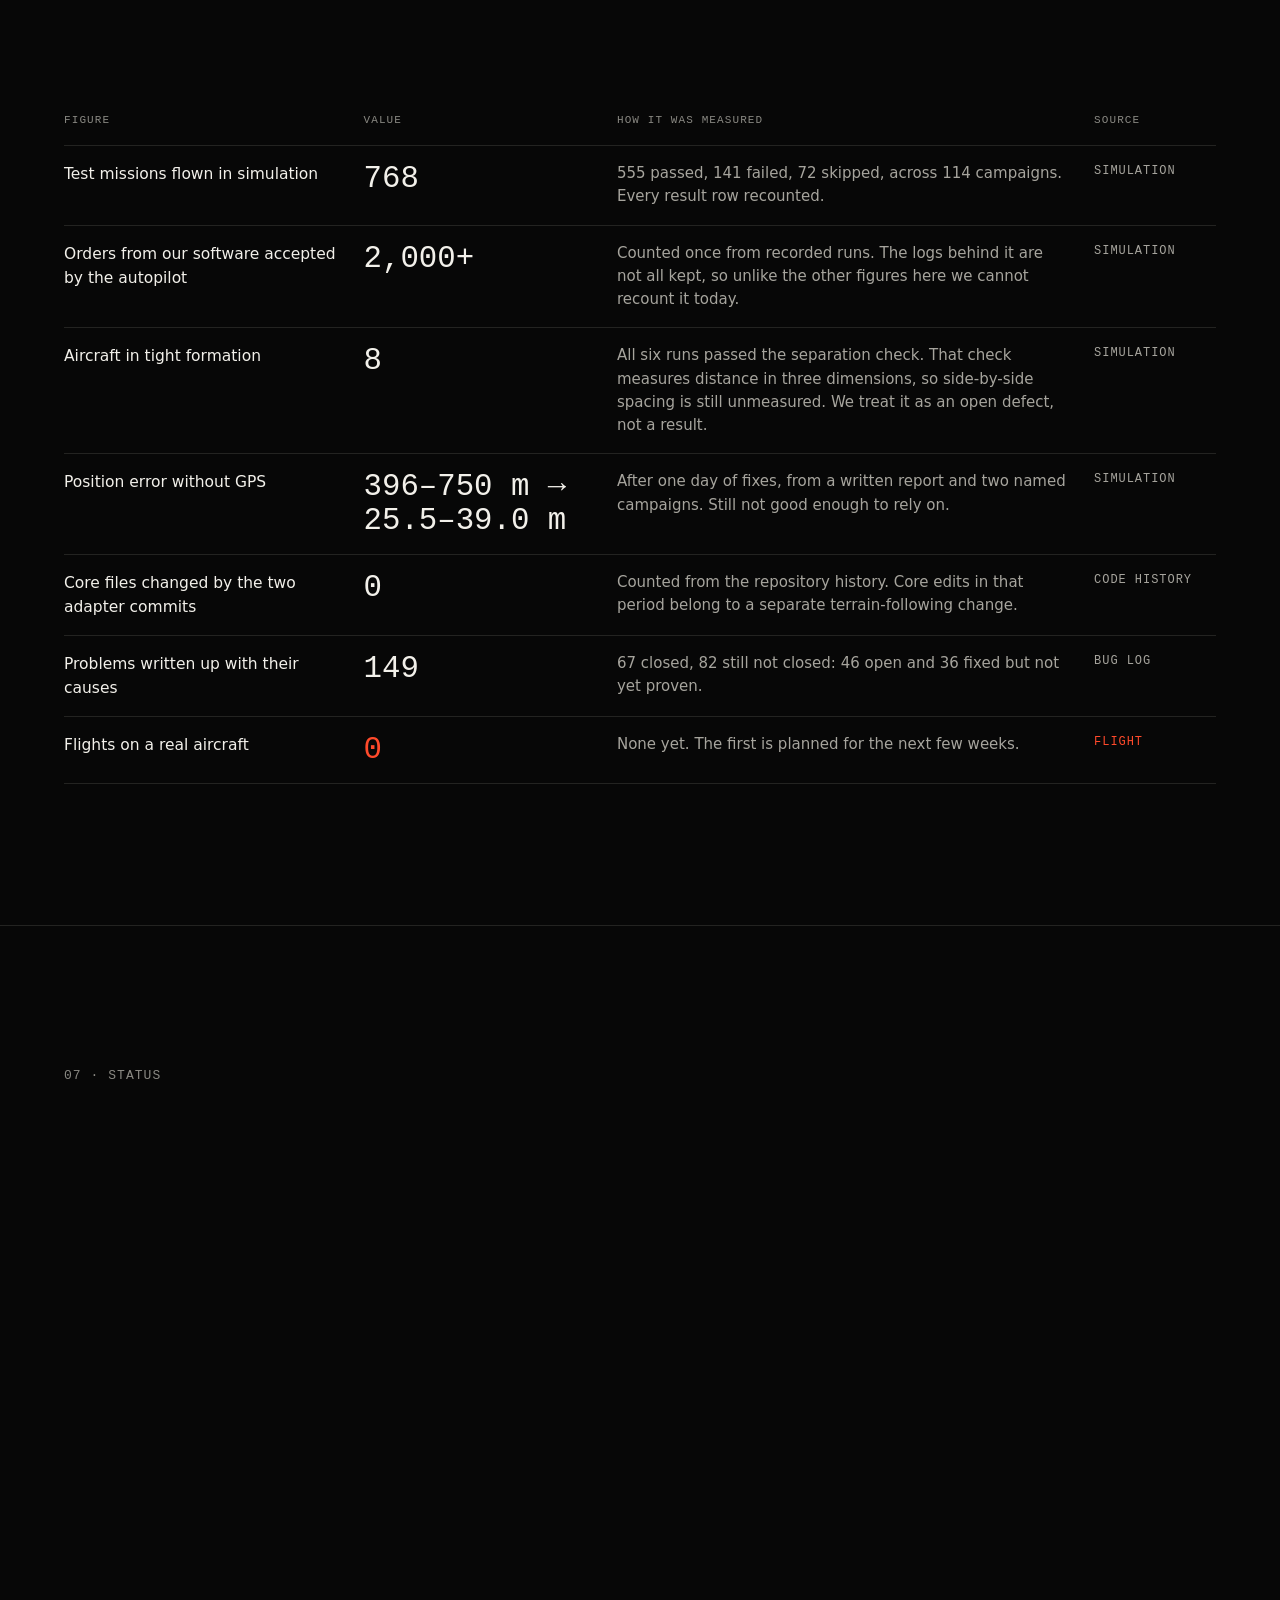
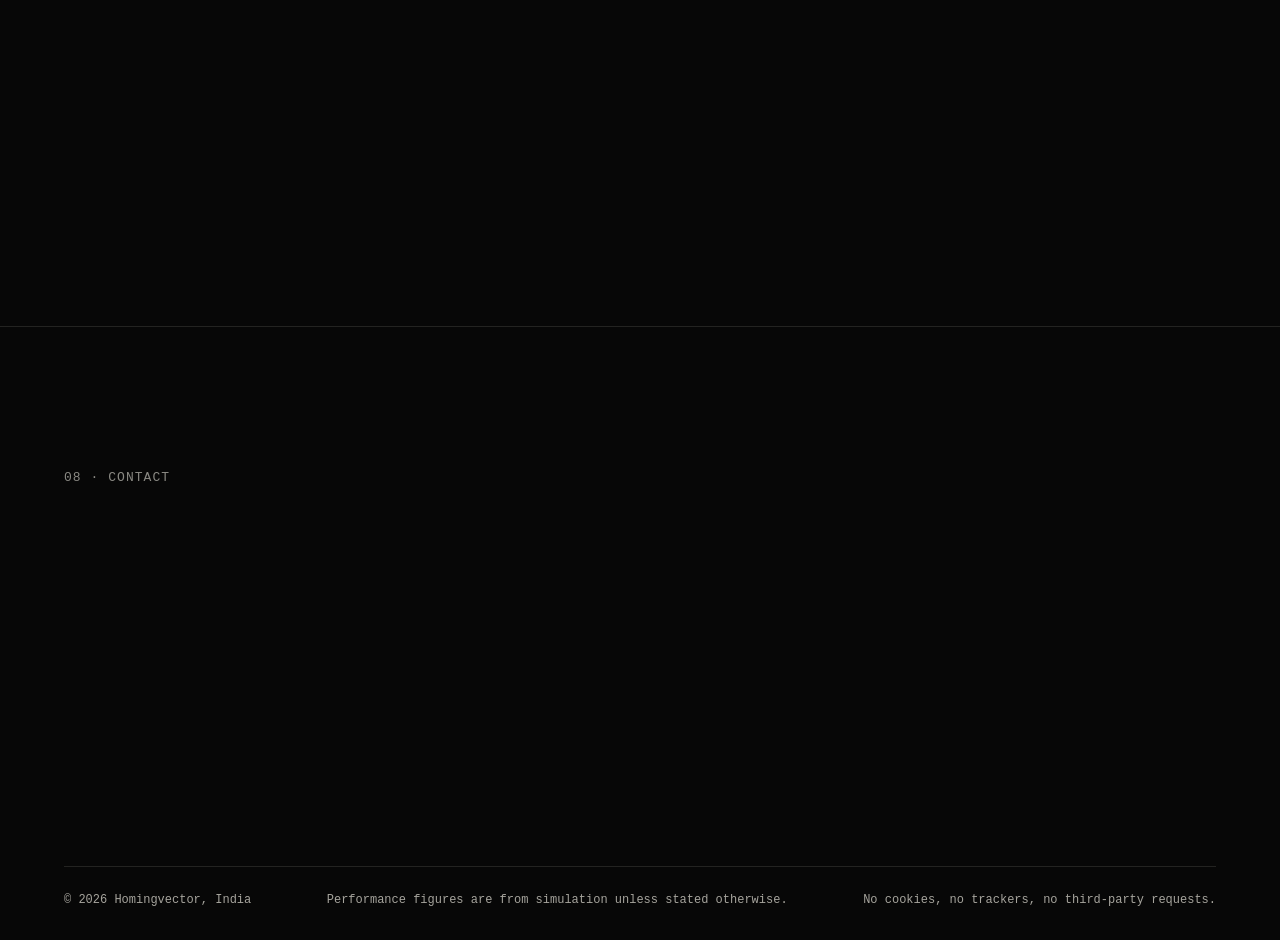
==== commit 835f0b39: "Redesign: HOMINGVECTOR mark, live contested environment on the TurtleShield core, evidence ledger - " ====
--- a/index.html
+++ b/index.html
@@ -3,302 +3,86 @@
 <head>
 <meta charset="utf-8">
 <meta name="viewport" content="width=device-width,initial-scale=1,viewport-fit=cover">
+<!-- ZERO third-party requests. Every byte is served from this origin: no CDN, no analytics, no
+     trackers, no cookies. The policy below is what makes that a guarantee rather than a habit.
+     'wasm-unsafe-eval' is the narrowest grant that lets the live simulation compile its
+     WebAssembly; it does not permit eval() of JavaScript. -->
+<meta http-equiv="Content-Security-Policy" content="default-src 'self'; script-src 'self' 'wasm-unsafe-eval'; style-src 'self'; img-src 'self' data:; media-src 'self'; font-src 'self'; connect-src 'self'; worker-src 'self'; object-src 'none'; base-uri 'none'; form-action 'none'; upgrade-insecure-requests">
+<meta name="referrer" content="strict-origin-when-cross-origin">
 <title>Homingvector</title>
 <meta name="description" content="Homingvector builds TurtleShield, an AI that keeps drones, ground robots and boats working as one team when GPS is jammed, and Turtle Eyes, its ground station.">
 <meta property="og:title" content="Homingvector">
-<meta property="og:description" content="When GPS goes dark, the mission doesn't. TurtleShield AI and the Turtle Eyes GCS.">
-<!-- Open Graph / Twitter URLs must be ABSOLUTE: scrapers fetch these without the page's base, so
-     a relative path yields no preview image at all. Found by turtleshield-36. twitter:card is what
-     makes the image render wide rather than as a small thumbnail -- without it an otherwise correct
-     og:image still looks broken when the link is shared. -->
-<meta property="og:image" content="https://nidhipsharma123-lab.github.io/homingvector/media/hero-poster.jpg">
-<meta property="og:image:width" content="1600">
-<meta property="og:image:height" content="900">
-<meta property="og:image:alt" content="A fixed-wing aircraft flying low over terrain, from the Homingvector film.">
+<meta property="og:description" content="Holds the mission when GPS and comms are gone. TurtleShield AI and the Turtle Eyes console.">
+<!-- Open Graph / Twitter URLs must be ABSOLUTE: scrapers fetch these without the page's base. -->
+<meta property="og:image" content="https://nidhipsharma123-lab.github.io/homingvector/brand/og-image-1200x630.png">
+<meta property="og:image:width" content="1200">
+<meta property="og:image:height" content="630">
+<meta property="og:image:alt" content="The Homingvector mark, a broken V with a lock corner, above the line: Holds the mission when GPS and comms are gone.">
 <meta property="og:url" content="https://nidhipsharma123-lab.github.io/homingvector/">
 <meta property="og:type" content="website">
 <meta property="og:site_name" content="Homingvector">
 <meta property="og:locale" content="en_GB">
 <meta name="twitter:card" content="summary_large_image">
 <meta name="twitter:title" content="Homingvector">
-<meta name="twitter:description" content="When GPS goes dark, the mission doesn't. TurtleShield AI and the Turtle Eyes GCS.">
-<meta name="twitter:image" content="https://nidhipsharma123-lab.github.io/homingvector/media/hero-poster.jpg">
-<meta name="twitter:image:alt" content="A fixed-wing aircraft flying low over terrain, from the Homingvector film.">
+<meta name="twitter:description" content="Holds the mission when GPS and comms are gone. TurtleShield AI and the Turtle Eyes console.">
+<meta name="twitter:image" content="https://nidhipsharma123-lab.github.io/homingvector/brand/og-image-1200x630.png">
+<meta name="twitter:image:alt" content="The Homingvector mark, a broken V with a lock corner, above the line: Holds the mission when GPS and comms are gone.">
 <link rel="canonical" href="https://nidhipsharma123-lab.github.io/homingvector/">
 <meta name="theme-color" content="#070707">
 <meta name="color-scheme" content="dark">
-<link rel="icon" href="data:image/svg+xml,%3Csvg xmlns='http://www.w3.org/2000/svg' viewBox='0 0 64 64'%3E%3Crect width='64' height='64' rx='10' fill='%23070707'/%3E%3Cpath d='M40 5H59V24' fill='none' stroke='%23ff4a2b' stroke-width='4.5' stroke-linecap='square'/%3E%3Cpath d='M24 59H5V40' fill='none' stroke='%23ff4a2b' stroke-width='4.5' stroke-linecap='square'/%3E%3Cpath d='M53 10 L4 33 L26 31 Z' fill='%23f2f0ea'/%3E%3Cpath d='M51.5 13.5 L27.5 35.5 L33 59 Z' fill='%23f2f0ea'/%3E%3C/svg%3E">
-<!-- iOS does NOT accept a data: URI for apple-touch-icon, so the rel=icon above
-     cannot serve double duty here. media/apple-touch-icon.png is generated from
-     that same inline SVG by tools/make_icons.py, so the mark cannot drift. -->
-<link rel="apple-touch-icon" sizes="180x180" href="media/apple-touch-icon.png">
+<link rel="icon" href="brand/favicon.svg" type="image/svg+xml">
+<link rel="icon" href="brand/favicon-32.png" sizes="32x32" type="image/png">
+<link rel="apple-touch-icon" sizes="180x180" href="brand/apple-touch-icon-180.png">
 <link rel="preload" href="fonts/HostGrotesk-latin.woff2" as="font" type="font/woff2" crossorigin>
-<style>
-@font-face{font-family:"Host Grotesk";src:url(fonts/HostGrotesk-latin.woff2) format("woff2");font-weight:300 800;font-style:normal;font-display:swap}
-@font-face{font-family:"IBM Plex Mono";src:url(fonts/IBMPlexMono-400-latin.woff2) format("woff2");font-weight:400;font-style:normal;font-display:swap}
-@font-face{font-family:"IBM Plex Mono";src:url(fonts/IBMPlexMono-500-latin.woff2) format("woff2");font-weight:500;font-style:normal;font-display:swap}
-:root{
-  --bg:#070707; --bg2:#0e0e0d; --fg:#f2f0ea; --g1:#a6a49d; --g2:#6f6e69; --line:#232321; --red:#ff4a2b;
-  --sans:"Host Grotesk", ui-sans-serif, system-ui, -apple-system, "Segoe UI", Roboto, "Helvetica Neue", Arial, sans-serif;
-  --mono:"IBM Plex Mono", ui-monospace, "SFMono-Regular", Menlo, Consolas, monospace;
-  --gut:clamp(20px,5vw,72px);
-}
-*{box-sizing:border-box;margin:0;padding:0}
-html{background:var(--bg);-webkit-text-size-adjust:100%;text-size-adjust:100%}
-body{background:var(--bg);color:var(--fg);font-family:var(--sans);font-size:clamp(17px,1.15vw,19px);line-height:1.55;overflow-x:clip;-webkit-font-smoothing:antialiased;text-rendering:optimizeLegibility}
-a{color:inherit}
-button{font:inherit;color:inherit}
-svg,canvas,video{display:block}
-:focus-visible{outline:2px solid var(--red);outline-offset:4px}
-.skip{position:absolute;width:1px;height:1px;overflow:hidden;clip:rect(0 0 0 0);white-space:nowrap}
-.skip:focus{position:static;width:auto;height:auto;clip:auto;display:block;padding:14px var(--gut);background:var(--fg);color:var(--bg);font-weight:600}
-.vh{position:absolute;width:1px;height:1px;overflow:hidden;clip:rect(0 0 0 0);white-space:nowrap}
-.w{max-width:1440px;margin:0 auto;padding-left:var(--gut);padding-right:var(--gut)}
-
-/* ---------- header ---------- */
-.top{display:flex;align-items:center;justify-content:space-between;gap:12px 24px;padding:14px var(--gut);border-bottom:1px solid var(--line)}
-.mark{display:inline-flex;align-items:center;gap:12px;text-decoration:none;padding:8px 0}
-.mark b{font-weight:700;font-size:14.5px;letter-spacing:.17em;text-transform:uppercase}
-.top ul{display:flex;gap:clamp(16px,2.6vw,40px);list-style:none;font-size:15px}
-.top ul a{display:inline-block;text-decoration:none;color:var(--g1);padding:12px 0}
-.top ul a:hover{color:var(--fg)}
-
-/* ---------- hero + film ---------- */
-.hero{max-width:1440px;margin:0 auto;padding:clamp(48px,8vw,120px) var(--gut) clamp(36px,4vw,60px)}
-.hero h1{font-weight:500;font-size:clamp(44px,8vw,146px);line-height:.95;letter-spacing:-.047em;max-width:11.5ch}
-.hero-foot{display:flex;flex-wrap:wrap;justify-content:space-between;align-items:flex-end;gap:24px 60px;margin-top:clamp(28px,3.5vw,52px)}
-.hero-foot p{font-size:clamp(18px,1.5vw,23px);line-height:1.45;color:var(--g1);max-width:46ch}
-.hero-foot p b{color:var(--fg);font-weight:500}
-.cta{display:flex;flex-wrap:wrap;gap:10px 28px}
-.go{display:inline-flex;align-items:center;gap:12px;text-decoration:none;font-size:16px;border-bottom:1px solid var(--g2);padding:12px 0;white-space:nowrap}
-.go:hover{border-color:var(--fg)}
-.film{margin:0;border-top:1px solid var(--line)}
-.film-v{width:100%;aspect-ratio:16/9;max-height:90vh;object-fit:cover;background:#0b0a09}
-.film-cap{max-width:1440px;margin:0 auto;padding:18px var(--gut) 0;display:flex;flex-wrap:wrap;justify-content:space-between;align-items:center;gap:14px 40px}
-.film-steps{list-style:none;display:flex;flex-wrap:wrap;gap:6px 26px;font-size:15px;color:var(--g1)}
-.film-steps li{display:flex;gap:8px;align-items:baseline;transition:color .3s}
-.film-steps li span{font-family:var(--mono);font-size:12.5px}
-.film-steps li.on{color:var(--fg)}
-.film-steps li.on span{color:var(--red)}
-.film-note{max-width:1440px;margin:0 auto;padding:10px var(--gut) clamp(70px,9vw,120px);font-size:14px;color:var(--g1)}
-.ctrl{background:transparent;border:1px solid #3a3a37;font-size:14.5px;padding:10px 18px;border-radius:999px;cursor:pointer;min-height:44px;display:inline-flex;align-items:center;gap:10px}
-.ctrl:hover{border-color:var(--g1)}
-.ctrl:disabled{opacity:.35;cursor:default}
-
-/* ---------- story ---------- */
-.story{border-top:1px solid var(--line)}
-.story-grid{display:grid;grid-template-columns:minmax(0,.8fr) minmax(0,1.2fr)}
-.left{padding:0 clamp(28px,4vw,72px) 0 var(--gut)}
-.chapter{min-height:100vh;display:flex;flex-direction:column;justify-content:center;padding:10vh 0}
-.clock{display:inline-flex;align-items:center;gap:10px;font-family:var(--mono);font-size:13px;color:var(--g1)}
-.clock i{width:7px;height:7px;border-radius:50%;background:var(--g2);transition:background .3s}
-.chapter.on .clock i{background:var(--red)}
-.chapter h2{font-weight:500;font-size:clamp(34px,3.5vw,62px);line-height:1.03;letter-spacing:-.035em;margin-top:18px;max-width:13ch}
-.c0 h2{font-size:clamp(40px,4.4vw,80px);max-width:12ch}
-.chapter p{color:var(--g1);font-size:clamp(17px,1.3vw,20px);max-width:38ch;margin-top:20px}
-.chapter p b{color:var(--fg);font-weight:500}
-.chapter .hint{display:inline-flex;align-items:center;gap:10px;margin-top:36px;color:var(--fg);font-size:15px}
-.hint.mob{display:none}
-.car-nav{display:none}
-.view{position:sticky;top:0;height:100vh;align-self:start;display:flex;flex-direction:column;border-left:1px solid var(--line);background:#0b0a09}
-.view-gl{position:relative;flex:1;min-height:0;overflow:hidden}
-.story-v{position:absolute;inset:0;width:100%;height:100%;object-fit:cover;background:#0b0a09}
-.view-cap{display:flex;flex-wrap:wrap;justify-content:space-between;gap:6px 20px;padding:13px 20px;border-top:1px solid var(--line);font-size:13.5px;color:var(--g1)}
-.view-cap b{color:var(--fg);font-weight:500;display:inline-flex;align-items:center;gap:8px}
-.view-cap b::before{content:"";width:7px;height:7px;border-radius:50%;background:var(--red)}
-
-/* ---------- bridge ---------- */
-.bridge{max-width:1440px;margin:0 auto;padding:clamp(90px,12vw,180px) var(--gut);border-top:1px solid var(--line)}
-.bridge p{font-size:clamp(26px,3.3vw,54px);line-height:1.14;letter-spacing:-.026em;max-width:30ch}
-.bridge a{color:var(--g1);text-underline-offset:6px;text-decoration-thickness:1px}
-.bridge a:hover{color:var(--fg)}
-
-/* ---------- products ---------- */
-.product{max-width:1440px;margin:0 auto;padding:clamp(64px,8vw,120px) var(--gut) clamp(100px,12vw,180px);border-top:1px solid var(--line)}
-.p-head{display:flex;flex-wrap:wrap;justify-content:space-between;align-items:baseline;gap:10px 40px}
-.p-head h2{font-weight:500;font-size:clamp(52px,9.2vw,168px);line-height:.92;letter-spacing:-.055em}
-.p-head p{font-size:15px;color:var(--g1)}
-.p-head p b{color:var(--red);font-weight:500}
-.p-lede{font-size:clamp(22px,2.25vw,34px);line-height:1.3;letter-spacing:-.015em;max-width:36ch;margin-top:clamp(26px,3vw,44px)}
-.notes{display:grid;grid-template-columns:repeat(2,minmax(0,1fr));gap:clamp(28px,3.5vw,56px) clamp(28px,6vw,110px);margin-top:clamp(56px,7vw,96px)}
-.notes div{border-top:1px solid var(--line);padding-top:22px}
-.notes h3{font-weight:500;font-size:clamp(21px,1.7vw,26px);letter-spacing:-.015em;line-height:1.2}
-.notes p{color:var(--g1);font-size:16.5px;margin-top:10px;max-width:46ch}
-.notes.three{grid-template-columns:repeat(3,minmax(0,1fr))}
-
-/* ---------- turtle eyes console ---------- */
-.console{margin-top:clamp(40px,5vw,64px);border:1px solid #33322d;background:#0e0d0a;font-family:var(--mono);font-size:11px;letter-spacing:.03em;border-radius:10px;overflow:hidden}
-.c-top{display:flex;align-items:center;gap:16px;padding:8px 14px;border-bottom:1px solid #26251f}
-.c-logo{display:flex;gap:10px;align-items:center;white-space:nowrap}
-.c-logo b{font-family:var(--sans);font-weight:600;font-size:14px;letter-spacing:.1em}
-.c-logo small{display:block;font-size:8px;color:#8d8570;letter-spacing:.2em}
-.c-tabs{display:flex;gap:2px;margin-left:14px}
-.c-tabs button{color:#a39b84;background:none;border:0;border-bottom:2px solid transparent;padding:12px 14px;cursor:pointer;text-transform:uppercase;letter-spacing:.14em;font-family:var(--mono);font-size:11px;white-space:nowrap;min-height:44px}
-.c-tabs button:hover{color:var(--fg)}
-.c-tabs button[aria-selected="true"]{color:var(--fg);background:#211f19;border-bottom-color:var(--fg)}
-.c-meta{margin-left:auto;display:flex;gap:12px;align-items:center;white-space:nowrap}
-.mock{background:var(--fg);color:#111;padding:5px 9px;font-weight:500;letter-spacing:.14em}
-.c-body{display:grid;grid-template-columns:220px minmax(0,1fr) 280px;min-height:470px}
-.c-left{border-right:1px solid #26251f;padding:10px 0;overflow:hidden}
-.c-h{color:#a39b84;letter-spacing:.16em;font-size:10px;padding:0 12px 8px;border-bottom:1px solid #26251f}
-.veh{padding:8px 12px;border-bottom:1px solid #1d1c16;border-left:3px solid transparent;display:grid;grid-template-columns:1fr auto;gap:2px 8px}
-.veh b{font-family:var(--sans);font-size:13px;letter-spacing:.04em;font-weight:600}
-.veh .st{color:#b3be7c;font-size:9.5px;letter-spacing:.1em}
-.veh .sub{color:#958d77;font-size:9.5px}
-.veh.warn{border-left-color:#e3a82b} .veh.warn .st{color:#e3a82b}
-.veh.dr .sub:first-of-type{color:#e3a82b}
-.c-map{display:flex;flex-direction:column;border-right:1px solid #26251f;background:#15140f;min-width:0}
-.c-map svg{width:100%;flex:1;min-height:340px}
-.c-cap{display:flex;flex-wrap:wrap;justify-content:space-between;gap:6px 16px;padding:8px 12px;border-top:1px solid #26251f;background:#0e0d0a;font-size:10.5px;color:var(--fg)}
-.c-leg{display:flex;flex-wrap:wrap;gap:4px 12px;color:#a39b84}
-.c-leg i{font-style:normal;margin-right:4px}
-.c-right{padding:12px;display:flex;flex-direction:column;gap:10px}
-.c-note{border-left:2px solid #6b6552;background:#1a1913;padding:9px 11px;font-family:var(--sans);font-size:13.5px;letter-spacing:0;line-height:1.4;color:#d6cdb4}
-.c-note b{color:var(--fg)}
-.c-order{border:1px solid #3a372b;background:#12110d;min-height:64px;padding:10px;font-size:12px;line-height:1.5;color:var(--fg)}
-.c-order .pr{color:#b3be7c;margin-right:6px}
-.caret{display:inline-block;width:7px;height:13px;background:var(--fg);vertical-align:-2px;margin-left:2px;animation:blink 1s steps(1) infinite}
-@keyframes blink{50%{opacity:0}}
-.hold{--p:0;position:relative;overflow:hidden;background:#1d1c16;color:var(--fg);border:1px solid var(--fg);padding:13px;min-height:44px;cursor:pointer;letter-spacing:.18em;text-transform:uppercase;font-family:var(--mono);font-size:11px;user-select:none;-webkit-user-select:none;touch-action:none;border-radius:6px}
-.hold::before{content:"";position:absolute;inset:0;background:var(--fg);transform:scaleX(var(--p));transform-origin:left}
-.hold span{position:relative;mix-blend-mode:difference;color:var(--fg)}
-.hold:disabled{opacity:.4;cursor:not-allowed}
-.hold.rel::before{transition:transform .25s}
-.c-hint{color:#a39b84;font-size:10px;min-height:1.4em;letter-spacing:.06em}
-.c-log{border-top:1px solid #26251f;padding-top:8px;flex:1}
-#olog li{list-style:none;padding:5px 0;border-bottom:1px dashed #2a2820;line-height:1.45;color:#c2b9a2}
-#olog li em{font-style:normal;margin:0 6px;letter-spacing:.1em}
-#olog li em.ok{color:#b3be7c} #olog li em.no{color:#e3a82b}
-.c-foot{display:flex;gap:6px 22px;padding:8px 14px;border-top:1px solid #26251f;color:#958d77;font-size:10px;letter-spacing:.12em;flex-wrap:wrap}
-.c-foot b{color:var(--fg);font-weight:400}
-.c-note-out{font-size:14.5px;color:var(--g1);margin-top:16px;max-width:70ch}
-
-/* ---------- status letter (light) ---------- */
-.status{background:var(--fg);color:#111110}
-.status .w{padding-top:clamp(96px,12vw,180px);padding-bottom:clamp(96px,12vw,180px)}
-.letter{display:grid;grid-template-columns:minmax(0,.8fr) minmax(0,1.2fr);gap:clamp(30px,6vw,110px);align-items:start}
-.letter h2{font-weight:500;font-size:clamp(40px,5.4vw,92px);line-height:.98;letter-spacing:-.045em}
-.letter .body p{font-size:clamp(18px,1.4vw,21px);line-height:1.55;color:#2f2e2b;max-width:58ch}
-.letter .body p+p{margin-top:1.1em}
-.ledger{width:100%;border-collapse:collapse;margin:clamp(28px,3vw,40px) 0;font-size:16px}
-.ledger th,.ledger td{text-align:left;vertical-align:top;padding:15px 18px 15px 0;border-top:1px solid #cdc9bf}
-.ledger tr:last-child th,.ledger tr:last-child td{border-bottom:1px solid #cdc9bf}
-.ledger th{font-weight:500;width:36%}
-.ledger td.v{font-family:var(--mono);font-weight:500;white-space:nowrap}
-.ledger td.n{color:#55534e}
-.ledger tr.zero td.v{color:#b8290f}
-.sig{margin-top:2.2em;font-size:19px;font-weight:500}
-.sig span{display:block;color:#55534e;font-size:15px;font-weight:400}
-
-/* ---------- next ---------- */
-.next{max-width:1440px;margin:0 auto;padding:clamp(64px,8vw,120px) var(--gut) clamp(100px,13vw,190px)}
-.next h2{font-weight:500;font-size:clamp(34px,4.2vw,68px);letter-spacing:-.035em;line-height:1.04;max-width:20ch}
-.tl{list-style:none;display:grid;grid-template-columns:repeat(4,minmax(0,1fr));gap:clamp(20px,3vw,44px);margin-top:clamp(56px,7vw,96px)}
-.tl li{border-top:1px solid var(--g2);padding-top:22px}
-.tl .mo{font-family:var(--mono);font-size:13px;color:var(--red)}
-.tl h3{font-weight:500;font-size:clamp(20px,1.7vw,26px);line-height:1.22;letter-spacing:-.015em;margin-top:10px}
-.tl p{color:var(--g1);font-size:16px;margin-top:10px}
-
-/* ---------- contact ---------- */
-.contact{max-width:1440px;margin:0 auto;padding:clamp(90px,12vw,180px) var(--gut) 36px;border-top:1px solid var(--line)}
-.contact h2{font-weight:500;font-size:clamp(48px,8vw,140px);line-height:.94;letter-spacing:-.05em;max-width:12ch}
-.contact-row{display:grid;grid-template-columns:minmax(0,1fr) minmax(0,1fr);gap:clamp(30px,6vw,100px);margin-top:clamp(36px,4vw,60px);align-items:end}
-.contact-row p{color:var(--g1);max-width:44ch}
-.contact-row p a{color:var(--fg);text-underline-offset:3px;text-decoration-color:var(--g2)}
-.reach{display:flex;flex-direction:column;align-items:flex-start}
-.mail{font-size:clamp(22px,2.6vw,40px);letter-spacing:-.02em;text-decoration:none;border-bottom:1px solid var(--g2);padding-bottom:6px;overflow-wrap:anywhere;line-height:1.25}
-.mail:hover{border-color:var(--red)}
-.li{margin-top:16px;color:var(--g1);font-size:16px;padding:12px 0;text-decoration:none}
-.li:hover{color:var(--fg)}
-.legal{display:flex;flex-wrap:wrap;justify-content:space-between;gap:10px 30px;margin-top:clamp(80px,10vw,140px);padding-top:20px;border-top:1px solid var(--line);font-size:13.5px;color:var(--g1)}
-
-/* reveal */
-.js .rv{opacity:0;transform:translateY(16px);transition:opacity .8s ease,transform .8s cubic-bezier(.2,.7,.2,1)}
-.js .rv.in{opacity:1;transform:none}
-
-/* ---------- responsive ---------- */
-@media (max-width:1100px){
-  .c-body{grid-template-columns:minmax(0,1fr) 260px}
-  .c-left{display:none}
-}
-@media (max-width:999px){
-  .story-grid{grid-template-columns:1fr}
-  .left{display:contents}
-  .c0{order:1;min-height:0;padding:clamp(56px,10vw,90px) var(--gut) clamp(24px,5vw,40px)}
-  .view{order:2;position:relative;height:auto;border-left:0;border-top:1px solid var(--line)}
-  .view-gl{flex:none;height:min(64vh,560px)}
-  .chapters{order:3;display:flex;gap:12px;overflow-x:auto;scroll-snap-type:x mandatory;padding:18px var(--gut) 6px;scrollbar-width:none;-webkit-overflow-scrolling:touch;scroll-padding-left:var(--gut)}
-  .chapters::-webkit-scrollbar{display:none}
-  .chapters .chapter{flex:0 0 min(86%,520px);min-height:0;scroll-snap-align:start;justify-content:flex-start;padding:22px;border:1px solid var(--line);border-radius:16px;background:var(--bg2)}
-  .chapters .chapter h2{font-size:clamp(28px,7.4vw,40px);max-width:none}
-  .chapters .chapter p{font-size:16.5px;margin-top:14px}
-  .car-nav{order:4;display:flex;justify-content:space-between;align-items:center;gap:12px;padding:10px var(--gut) 40px}
-  .car-nav span{font-family:var(--mono);font-size:13px;color:var(--g1)}
-  .hint.desk{display:none}
-  .hint.mob{display:inline-flex}
-  .notes,.notes.three{grid-template-columns:1fr}
-  .letter{grid-template-columns:1fr}
-  .tl{grid-template-columns:1fr 1fr}
-  .contact-row{grid-template-columns:1fr}
-}
-@media (max-width:640px){
-  .top{flex-wrap:wrap}
-  .top nav{width:100%}
-  .top ul{justify-content:space-between;gap:6px}
-  .film-v{aspect-ratio:auto;height:58vh}
-  .tl{grid-template-columns:1fr}
-  .c-top{flex-wrap:wrap;gap:6px}
-  .c-tabs{margin-left:0;order:3;width:100%}
-  .c-tabs button{padding:10px 8px;font-size:10px;letter-spacing:.08em}
-  .c-meta .clkc{display:none}
-  .c-body{grid-template-columns:1fr}
-  .c-map{border-right:0;border-bottom:1px solid #26251f}
-  .c-map svg{min-height:280px}
-  .ledger,.ledger tbody,.ledger tr,.ledger th,.ledger td{display:block;width:auto}
-  .ledger tr{border-top:1px solid #cdc9bf;padding:14px 0}
-  .ledger tr:last-child{border-bottom:1px solid #cdc9bf}
-  .ledger th,.ledger td,.ledger tr:last-child th,.ledger tr:last-child td{border:0;padding:2px 0}
-}
-@media (prefers-reduced-motion:reduce){
-  .js .rv{transition:none}
-  .caret{animation:none}
-}
-</style>
+<link rel="preload" href="fonts/IBMPlexMono-400-latin.woff2" as="font" type="font/woff2" crossorigin>
+<link rel="stylesheet" href="css/site.css">
+<script type="module" src="js/site.js"></script>
 </head>
 <body>
-<script>document.documentElement.classList.add('js')</script>
 <a class="skip" href="#main">Skip to content</a>
 
+<div class="boot" id="boot" hidden>
+  <svg class="boot-mark" viewBox="0 0 48 48" aria-hidden="true"><path class="b-heavy" d="M3 5H13L25 34H19Z"/><path class="b-hair" d="M43 5H45.5L32 29H29.5Z"/><path class="b-lock" d="M27 39.5H36.5V32H39V42H27Z"/></svg>
+  <p class="boot-line" id="boot-line">TURTLESHIELD CORE · LINK · NAV · QUORUM</p>
+</div>
+
 <header class="top" id="top">
-  <a class="mark" href="#top" aria-label="Homingvector, back to top">
-    <svg width="34" height="34" viewBox="0 0 64 64" aria-hidden="true"><path d="M40 5H59V24" fill="none" stroke="#ff4a2b" stroke-width="4.5" stroke-linecap="square"/><path d="M24 59H5V40" fill="none" stroke="#ff4a2b" stroke-width="4.5" stroke-linecap="square"/><path d="M53 10 L4 33 L26 31 Z" fill="currentColor"/><path d="M51.5 13.5 L27.5 35.5 L33 59 Z" fill="currentColor"/></svg>
-    <b>Homingvector</b>
-  </a>
+  <a class="brand" href="#top" aria-label="Homingvector, back to top"><img src="brand/logo-primary.svg" alt="" width="220" height="30"></a>
   <nav aria-label="Main">
     <ul>
-      <li><a href="#turtleshield">TurtleShield AI</a></li>
-      <li><a href="#turtleeyes">Turtle Eyes GCS</a></li>
+      <li><a href="#system">System</a></li>
+      <li><a href="#live">Live</a></li>
+      <li><a href="#evidence">Evidence</a></li>
       <li><a href="#status">Status</a></li>
       <li><a href="#contact">Contact</a></li>
     </ul>
   </nav>
+  <button class="snd" id="snd" type="button" aria-pressed="false">Sound off</button>
 </header>
 
 <main id="main">
+
 <section class="hero" aria-labelledby="h1">
-  <h1 id="h1">When GPS goes dark, the mission doesn’t.</h1>
-  <div class="hero-foot">
-    <p>We’re building <b>TurtleShield</b>, an AI that keeps drones, ground robots and boats working as one team when GPS is jammed and the radio drops out, and <b>Turtle Eyes</b>, the ground control station its operators use.</p>
-    <div class="cta"><a class="go" href="#film">Watch the film</a><a class="go" href="#story">Fly the mission yourself</a></div>
-  </div>
-</section>
-
-<figure class="film" id="film">
-  <video class="film-v" id="filmv" autoplay muted loop playsinline preload="auto" poster="media/hero-poster.jpg" aria-describedby="film-desc">
-    <source src="media/hero-film.webm" type="video/webm">
-    <source src="media/hero-film.mp4" type="video/mp4">
-  </video>
-  <figcaption class="film-cap">
+  <figure class="film" id="film">
+    <video class="film-v" id="filmv" autoplay muted loop playsinline preload="auto" poster="media/hero-poster.jpg" aria-describedby="film-desc">
+      <source src="media/hero-film.webm" type="video/webm">
+      <source src="media/hero-film.mp4" type="video/mp4">
+    </video>
+    <canvas class="film-hud" id="film-hud" aria-hidden="true"></canvas>
+  </figure>
+  <div class="strip">
+    <span aria-hidden="true">FILM <b id="ft">T+00:00</b></span><span aria-hidden="true">CHAPTER <b id="fc">01</b></span><span id="fs" aria-hidden="true">FIVE AIRCRAFT, ONE AI</span>
+    <span class="inshot" id="inshot" role="group" aria-label="Vehicles in this shot of the film"></span>
+    <output class="veh-info" id="veh-info" aria-live="polite"></output>
+    <span class="strip-r" aria-hidden="true">CGI · NOT FLIGHT FOOTAGE</span>
+  </div>
+  <div class="hero-body">
+    <p class="eyebrow">TurtleShield AI · Turtle Eyes</p>
+    <h1 id="h1">Holds the mission when GPS and comms are gone.</h1>
+    <div class="hero-foot">
+      <p id="film-desc">TurtleShield keeps drones, ground robots and boats working as one team when GPS is jammed and the radio drops out. Turtle Eyes is the console its operators supervise it from. The film is CGI rendered in Blender, not flight footage.</p>
+      <div class="cta"><a class="go mag" href="#live" data-cursor="engage">Break it yourself</a><button class="ctrl" id="film-toggle" type="button" aria-pressed="true">Pause film</button></div>
+    </div>
     <ol class="film-steps" aria-label="What the film shows">
       <li class="on"><span>0:00</span>Five aircraft, one AI</li>
       <li><span>0:10</span>Air, ground and water</li>
@@ -307,46 +91,56 @@
       <li><span>0:21</span>Aircraft lost</li>
       <li><span>0:26</span>A person decides</li>
     </ol>
-    <button class="ctrl" id="film-toggle" type="button" aria-pressed="true">Pause film</button>
-  </figcaption>
-  <p class="film-note" id="film-desc">CGI of TurtleShield at work: five aircraft, two ground robots and two boats share one plan, keep going through GPS jamming and radio loss, close the gap when one aircraft is lost, and stop to let a person decide. CGI rendered in Blender, not flight footage.</p>
-</figure>
-
-<section class="story" id="story" aria-label="Fly the mission yourself">
+  </div>
+</section>
+
+<section class="problem sec" id="problem" aria-labelledby="pb">
+  <div class="w">
+    <p class="idx">01 · The problem</p>
+    <h2 id="pb" class="rv">GPS is the first thing taken.</h2>
+    <div class="cols3">
+      <div class="rv"><h3>Jamming</h3><p>A cheap transmitter drowns satellite signals over kilometres. Every vehicle in that area loses its position at the same moment, and the error grows every second after.</p></div>
+      <div class="rv"><h3>Spoofing</h3><p>A stronger fake signal is worse than none. The receiver reports a confident position that is wrong, and drags a vehicle off course slowly enough to look plausible.</p></div>
+      <div class="rv"><h3>Contested links</h3><p>Radios are jammed, links are cut and bandwidth collapses. A team that needs a base station to coordinate stops being a team the moment that link is gone.</p></div>
+    </div>
+  </div>
+</section>
+
+<section class="story sec" id="story" aria-label="The mission, step by step">
   <div class="story-grid">
     <div class="left">
       <div class="chapter c0 on" data-ch="0">
-        <span class="clock"><i></i>T+00:00</span>
+        <p class="idx">02 · The mission</p>
         <h2>Step through the mission.</h2>
-        <p>Each step replays the moment in the film where it happens, and shows what <b>TurtleShield</b> does about it.</p>
-        <p class="hint desk">Scroll to advance the mission <svg width="14" height="14" viewBox="0 0 14 14" aria-hidden="true"><path d="M7 1v12M2 8l5 5 5-5" fill="none" stroke="currentColor" stroke-width="1.5"/></svg></p>
+        <p>Each step replays the moment in the film where it happens, and says what TurtleShield does about it.</p>
+        <p class="hint desk">Scroll to advance</p>
         <p class="hint mob">Swipe the cards below the picture</p>
       </div>
-      <div class="chapters" id="chapters">
+      <div class="chapters" id="chapters" tabindex="0" role="region" aria-label="Mission steps">
         <article class="chapter" data-ch="1">
-          <span class="clock"><i></i>T+00:40</span>
+          <span class="clock">T+00:40</span>
           <h2>Nine machines. One AI on every one of them.</h2>
           <p>Five aircraft, two ground robots and two boats, all running TurtleShield and watched from Turtle Eyes. No vehicle waits for base and none of them is the boss.</p>
         </article>
         <article class="chapter" data-ch="2">
-          <span class="clock"><i></i>T+04:12</span>
+          <span class="clock">T+04:12</span>
           <h2>GPS goes dark.</h2>
-          <p>Every vehicle now tracks where it probably is, and how sure it is. The rings are that doubt. As they grow, the aircraft take looser positions instead of pretending nothing changed.</p>
+          <p>Every vehicle now tracks where it probably is, and how sure it is. As that doubt grows, the aircraft take looser positions instead of pretending nothing changed.</p>
         </article>
         <article class="chapter" data-ch="3">
-          <span class="clock"><i></i>T+06:30</span>
+          <span class="clock">T+06:30</span>
           <h2>The radio drops.</h2>
-          <p>Direct links fail. Messages hop through whichever vehicles can still hear each other and wait until a path opens. Nothing depends on one link staying up.</p>
+          <p>Direct links fail. Messages hop through whichever vehicles can still hear each other. Nothing depends on one link staying up.</p>
         </article>
         <article class="chapter" data-ch="4">
-          <span class="clock"><i></i>T+09:05</span>
+          <span class="clock">T+09:05</span>
           <h2>One aircraft is lost.</h2>
-          <p>The others notice the gap and share its work between them. Nobody has to tell them.</p>
+          <p>The others notice the silence, wait until its claim on the work has expired, then share that work between them. Nobody has to tell them.</p>
         </article>
         <article class="chapter" data-ch="5">
-          <span class="clock"><i></i>T+11:20</span>
-          <h2>It suggests. A person decides.</h2>
-          <p>TurtleShield can spot something, keep track of it and suggest a way to intercept. Then it stops and waits for the operator in Turtle Eyes. It contains no weapon code.</p>
+          <span class="clock">T+11:20</span>
+          <h2>It recommends. A person decides.</h2>
+          <p>TurtleShield plans and reports. The operator in Turtle Eyes supervises, and can pause, stop or recall every vehicle at any time. There is no weapon employment in either product.</p>
         </article>
       </div>
       <div class="car-nav">
@@ -367,412 +161,155 @@
   </div>
 </section>
 
-<section class="bridge" aria-label="A note before the details">
-  <p class="rv">Everything above is CGI. The software behind it has flown 768 missions in simulation and none on a real aircraft yet. <a href="#status">Here is exactly where we are.</a></p>
-</section>
-
-<section class="product" id="turtleshield" aria-labelledby="ts">
-  <div class="p-head rv"><h2 id="ts">TurtleShield</h2><p><b>The AI we’re building.</b> Runs on every vehicle.</p></div>
-  <p class="p-lede rv">TurtleShield is the AI at the centre of Homingvector. Every drone already flies itself; what breaks under jamming is the team. TurtleShield takes the team out of the base station and puts it on every vehicle.</p>
-  <div class="notes">
-    <div class="rv"><h3>Keeps the drones you already own.</h3><p>It sits on top of the autopilot. Neither commit that added a second autopilot brand changed a file in our coordination core, though a separate terrain-following change did touch the core in the same period. That brand, ArduPilot, has only been tested standing still so far.</p></div>
-    <div class="rv"><h3>Air, ground and water, together.</h3><p>Fixed-wing aircraft, ground robots and surface boats share one plan and hand work to each other.</p></div>
-    <div class="rv"><h3>Built for the edge.</h3><p>Designed for an NVIDIA Jetson Orin next to a Cube Orange flight controller, with no base station in the loop.</p></div>
-    <div class="rv"><h3>Suggests. Never decides.</h3><p>It can spot something, keep track of it and suggest a way to intercept. A person makes the call. There is no weapon code.</p></div>
-  </div>
-</section>
-
-<section class="product" id="turtleeyes" aria-labelledby="te">
-  <div class="p-head rv"><h2 id="te">Turtle Eyes</h2><p><b>Ground control station (GCS)</b> for TurtleShield.</p></div>
-  <p class="p-lede rv">Turtle Eyes is the GCS operators use to run a TurtleShield team. Three modes, one click each. Orders go in as plain English. Nothing moves until a person holds the button down.</p>
-
-  <div class="console rv" id="console">
-    <div class="c-top">
-      <div class="c-logo">
-        <svg width="26" height="26" viewBox="0 0 40 40" aria-hidden="true"><circle cx="20" cy="20" r="16" fill="none" stroke="#f2f0ea" stroke-width="1.5"/><circle cx="20" cy="20" r="6" fill="none" stroke="#f2f0ea" stroke-width="1.5"/><path d="M20 0V10M20 30V40M0 20H10M30 20H40" stroke="#f2f0ea" stroke-width="1.5"/></svg>
-        <div><b>TURTLE EYES</b><small>PERSISTENT OVERWATCH</small></div>
-      </div>
-      <!-- A half-declared tab pattern is WORSE than plain buttons: role=tab promises arrow-key
-           navigation, so a screen reader announces "tab, 1 of 3", the user presses Arrow and
-           nothing happens. These need aria-controls, a real tabpanel, and a roving tabindex
-           (selected tab 0, the rest -1) so Tab reaches the set and Arrow moves within it.
-           Found by turtleshield-fc (A071-A074); their patch landed only the hold-control half. -->
-      <div class="c-tabs" role="tablist" aria-label="Console mode">
-        <button role="tab" id="tab-0" aria-controls="cpanel" aria-selected="true" tabindex="0" data-mode="0">Targeting</button>
-        <button role="tab" id="tab-1" aria-controls="cpanel" aria-selected="false" tabindex="-1" data-mode="1">Surveillance</button>
-        <button role="tab" id="tab-2" aria-controls="cpanel" aria-selected="false" tabindex="-1" data-mode="2">Simulation</button>
-      </div>
-      <div class="c-meta"><span class="mock">MOCK</span><span class="clkc" data-clock>--:--:--Z</span></div>
-    </div>
-    <div class="c-body">
-      <aside class="c-left" aria-label="Connected vehicles">
-        <div class="c-h">CONNECTED &middot; 9/9</div>
-        <div id="vlist"></div>
+<section class="live sec" id="live" aria-labelledby="lv">
+  <div class="w">
+    <p class="idx">03 · Live</p>
+    <div class="live-head">
+      <h2 id="lv" class="rv">Attack the swarm.</h2>
+      <p class="rv">This is not an animation. The decisions below are made by TurtleShield’s own allocation, health, quorum and spoof-detection code, compiled to WebAssembly from commit <code id="sim-sha">b04e493</code> and running in your browser. Jam it, cut it, destroy part of it, and watch it hold.</p>
+    </div>
+  </div>
+  <div class="rig" id="rig">
+    <div class="tools" role="toolbar" aria-label="Adversary controls" aria-controls="map">
+      <button type="button" class="tool" data-tool="jam" aria-pressed="false" data-cursor="scan">Jam GNSS</button>
+      <button type="button" class="tool" data-tool="spoof" aria-pressed="false" data-cursor="scan">Spoof GNSS</button>
+      <button type="button" class="tool" data-tool="sever" aria-pressed="false" data-cursor="scan">Sever link</button>
+      <button type="button" class="tool" data-tool="destroy" aria-pressed="false" data-cursor="scan">Destroy vehicle</button>
+      <button type="button" class="tool" data-tool="band" aria-pressed="false">Collapse bandwidth</button>
+      <span class="tools-sep" aria-hidden="true"></span>
+      <button type="button" class="tool" data-act="pause" aria-pressed="false">Pause</button>
+      <button type="button" class="tool" data-act="replay">Replay</button>
+      <button type="button" class="tool" data-act="reset">Reset to nominal</button>
+    </div>
+    <div class="rig-body">
+      <div class="map-col">
+        <canvas id="map" class="map" width="1280" height="800" tabindex="0" role="img" aria-label="Live map of the simulated fleet. Use the adversary controls; with a tool selected, arrow keys move the aim and Enter applies it." aria-describedby="tool-hint"></canvas>
+        <p class="tool-hint" id="tool-hint" aria-live="polite">Loading the TurtleShield core…</p>
+        <dl class="metrics" id="metrics">
+          <div><dt>Vehicles alive</dt><dd id="m-alive">–</dd></div>
+          <div><dt>Mission complete</dt><dd id="m-done">–</dd></div>
+          <div><dt>Open work with an owner</dt><dd id="m-owned">–</dd></div>
+          <div><dt>Mesh connectivity</dt><dd id="m-conn">–</dd></div>
+          <div><dt>Time to reallocate</dt><dd id="m-realloc">–</dd></div>
+        </dl>
+      </div>
+      <aside class="log-col" aria-label="Turtle Eyes decision log">
+        <div class="log-h"><span>TURTLE EYES · DECISION LOG</span><span id="sim-clock">T+00:00</span></div>
+        <ol class="dlog" id="dlog" tabindex="0" aria-label="Decision log"></ol>
+        <p class="vh" id="narrate" aria-live="polite"></p>
+        <div class="seed"><span>SEED <b id="seed">–</b></span><a id="share" href="#live">Link to this run</a></div>
       </aside>
-      <!-- id=cpanel is what the tabs' aria-controls points at. It must exist: a dangling
-           aria-controls is the same defect as the half-landed patch, and one mode's map plus
-           its caption really is the region each tab governs. aria-labelledby tracks selection. -->
-      <div class="c-map" id="cpanel" role="tabpanel" aria-labelledby="tab-0">
-        <svg id="tmap" viewBox="0 0 640 440" preserveAspectRatio="xMidYMid slice" role="img" aria-label="Drawn map showing vehicles moving in the selected mode"></svg>
-        <!-- #cmode is written once per mode change, not per frame, so it is safe as a live
-             region: it announces the switch a sighted user sees, and nothing else. -->
-        <div class="c-cap"><span id="cmode" aria-live="polite">TARGETING: find something of interest and keep eyes on it.</span><span class="c-leg"><span><i>&#9650;</i>AIR</span><span><i>&#9632;</i>GROUND</span><span><i>&#9670;</i>SURFACE</span><span><i style="color:#e3a82b">&#9671;</i>TRACK</span><span><i>&#9633;</i>HOME</span></span></div>
-      </div>
-      <div class="c-right">
-        <p class="c-note"><b>Operations console ready.</b> Type an order in plain English. Orders are shown on the map and need one hold-to-confirm.</p>
-        <div class="c-order"><span class="pr">&gt;</span><span id="otext"></span><i class="caret"></i></div>
-        <button class="hold" id="hold" disabled><span>Hold to confirm</span></button>
-        <p class="c-hint" id="ohint" aria-live="polite">&nbsp;</p>
-        <div class="c-log"><div class="c-h" style="padding-left:0">ORDER LOG</div><ol id="olog" role="log" aria-label="Order log"></ol></div>
-      </div>
-    </div>
-    <div class="c-foot"><span>VEHICLES <b>9</b></span><span>MESH PEERS <b>8</b></span><span>REJECTED/S <b>0</b></span><span>ALERTS <b>1</b></span></div>
-  </div>
-  <p class="c-note-out">Drawn for this page. The real Turtle Eyes runs on sample data today and says MOCK in the corner, same as this one. Try holding the button.</p>
-
-  <div class="notes three">
-    <div class="rv"><h3>Offline by default.</h3><p>It carries its own maps and runs on a rugged laptop in the field.</p></div>
-    <div class="rv"><h3>Locked down.</h3><p>Operators see only what they need. Engineering controls sit behind a separate login.</p></div>
-    <div class="rv"><h3>Where to go, what to watch.</h3><p>Nothing more. Pause, stop or call every vehicle home at any time.</p></div>
-  </div>
-</section>
-
-<section class="status" id="status" aria-labelledby="st">
-  <div class="w letter">
-    <h2 id="st" class="rv">Where we actually are.</h2>
-    <div class="body rv">
-      <p>We haven’t flown a real aircraft yet. Everything on this page comes from simulation, or from a real flight controller wired to a simulator. You should hear that from us before anything else.</p>
-      <p>Here is what the simulator has shown so far. We keep every failure, because that is where the lessons are.</p>
-      <table class="ledger">
-        <caption class="vh">Results from simulation, as of 16 September 2026</caption>
-        <tbody>
-          <tr><th scope="row">Test missions flown in simulation</th><td class="v" data-figure="missions">768</td><td class="n">555 passed, 141 failed, 72 skipped, across 114 campaigns</td></tr>
-          <tr><th scope="row">Orders from our software accepted by the autopilot</th><td class="v">2,000+</td><td class="n">Counted once from recorded runs after the base station handed over. The logs behind it are not all kept, so unlike the other figures here we cannot recount it today.</td></tr>
-          <tr><th scope="row">Aircraft in tight formation</th><td class="v" data-figure="formation_fleet_max">8</td><td class="n">All six runs passed the separation check. That check measures distance in three dimensions, so side-by-side spacing is still unmeasured. We treat it as an open defect, not a result.</td></tr>
-          <tr><th scope="row">Position error without GPS</th><td class="v" data-figure="nav_error_without_gps">396–750 m &rarr; 25.5–39.0 m</td><td class="n">After one day of fixes. Still not good enough to rely on.</td></tr>
-          <tr><th scope="row">Core files changed by the two adapter commits</th><td class="v" data-figure="autopilot_core_files_per_commit">0</td><td class="n">The core edits in that period belong to a separate terrain-following change, not to the adapter. ArduPilot has only been tested standing still.</td></tr>
-          <tr><th scope="row">Problems written up with their causes</th><td class="v" data-figure="defects">149</td><td class="n">67 closed, 82 still not closed: 46 open and 36 fixed but not yet proven</td></tr>
-          <tr class="zero"><th scope="row">Flights on a real aircraft</th><td class="v" data-figure="real_flights">0</td><td class="n">The first is planned for month 3</td></tr>
-        </tbody>
-      </table>
-      <p>Still open: navigation without GPS isn’t accurate enough yet, each vehicle uses about 33 times the radio capacity we budget for, and some backup behaviours are written and tested but not yet switched on. The next twelve months are built to close those.</p>
-      <p class="sig">Nidhip Sharma<span>Founder, Homingvector</span></p>
-    </div>
-  </div>
-</section>
-
-<section class="next" aria-labelledby="nx">
-  <h2 id="nx" class="rv">The next twelve months, out of the simulator and into the air.</h2>
-  <ol class="tl">
-    <li class="rv"><span class="mo">Month 3</span><h3>First real flight with TurtleShield in charge</h3><p>A safety pilot on standby, every bench check done first.</p></li>
-    <li class="rv"><span class="mo">Month 6</span><h3>Three aircraft in formation, in real wind</h3><p>Radio use brought down to budget. Real numbers replace simulated ones.</p></li>
-    <li class="rv"><span class="mo">Month 9</span><h3>Flying without GPS, against a jamming rig</h3><p>Backup behaviours switched on. Our core idea, tested for real.</p></li>
-    <li class="rv"><span class="mo">Month 10</span><h3>A five-aircraft field trial, run by an outsider</h3><p>Operated through Turtle Eyes and signed off by someone who watched.</p></li>
-  </ol>
-</section>
-
-<section class="contact" id="contact" aria-labelledby="ct">
-  <h2 id="ct" class="rv">Build this with us.</h2>
-  <div class="contact-row">
-    <p class="rv">We’re raising a pre-seed round to take TurtleShield from simulation to a field trial that someone outside the company signs off. If you fly drones, build them, or back the people who do, write to us. Founded by <a href="https://www.linkedin.com/in/nidhip-sharma/" target="_blank" rel="noopener">Nidhip Sharma</a>.</p>
-    <div class="reach rv">
-      <a class="mail" id="mail" href="#contact">nidhip.sharma.123 [at] gmail.com</a>
-      <a class="li" href="https://www.linkedin.com/in/nidhip-sharma/" target="_blank" rel="noopener">LinkedIn &nearr;</a>
-    </div>
-  </div>
-  <div class="legal"><span>&copy; 2026 Homingvector, India</span><span>Performance figures are from simulation unless stated otherwise.</span><span>No cookies, no trackers.</span></div>
+    </div>
+    <div class="rig-fallback" id="rig-fallback" hidden>
+      <p>This browser cannot run the live simulation (it needs WebAssembly and Web Workers). Below is what it shows: survey stations on land and water, a mixed fleet sharing them out, and what changes when you attack it.</p>
+      <img src="brand/sim-static.svg" alt="Diagram: twelve vehicles split across land and water survey stations; a jammed sector where vehicles fall back to ranging off their peers; a destroyed aircraft whose stations are taken over by the survivors after its lease expires." width="1280" height="800">
+    </div>
+  </div>
+  <div class="w">
+    <p class="live-note">What is TurtleShield code and what is not: vehicle motion, the radio model, the navigation error model and the terrain are a simple harness written for this page. Who takes which station, when a silent vehicle’s work may be taken, what a degraded or isolated vehicle is still allowed to do, and when GPS is convicted of lying are decided by the product code, unchanged. The same seed always produces the same run.</p>
+  </div>
+</section>
+
+<section class="product sec" id="system" aria-labelledby="ts">
+  <div class="w">
+    <p class="idx">04 · TurtleShield AI</p>
+    <h2 id="ts" class="rv">Above the autopilot. Below the operator.</h2>
+    <p class="lede rv">Every drone already flies itself. What breaks under jamming is the team. TurtleShield is the coordination layer on every vehicle: one shared picture of the world, one plan, and rules for what each vehicle may still do as things degrade.</p>
+    <figure class="arch rv">
+      <svg viewBox="0 0 1200 520" role="img" aria-labelledby="arch-t arch-d">
+        <title id="arch-t">Where TurtleShield sits</title>
+        <desc id="arch-d">Five layers, top to bottom: the operator in Turtle Eyes, supervisory only; TurtleShield AI on every vehicle, holding the shared world model, task allocation, mission decomposition, health monitoring, cross-domain reassignment and degraded modes; one vehicle abstraction; the PX4 and ArduPilot autopilots; and the aircraft, ground robots and boats.</desc>
+        <g class="a-row"><rect x="1" y="1" width="1198" height="80"/><text x="28" y="36" class="a-k">OPERATOR</text><text x="28" y="62" class="a-v">Turtle Eyes · supervises · outside the decision loop · no weapons interface</text></g>
+        <path class="a-link" d="M600 81V111"/>
+        <g class="a-row a-hot"><rect x="1" y="111" width="1198" height="150"/><text x="28" y="146" class="a-k">TURTLESHIELD AI · ON EVERY VEHICLE</text>
+          <g class="a-cells"><rect x="28" y="166" width="178" height="72"/><text x="44" y="208">World model</text><rect x="222" y="166" width="178" height="72"/><text x="238" y="208">Task allocation</text><rect x="416" y="166" width="178" height="72"/><text x="432" y="208">Mission plan</text><rect x="610" y="166" width="178" height="72"/><text x="626" y="208">Health</text><rect x="804" y="166" width="178" height="72"/><text x="820" y="208">Cross-domain</text><rect x="998" y="166" width="174" height="72"/><text x="1014" y="208">Degraded modes</text></g></g>
+        <path class="a-link" d="M600 261V291"/>
+        <g class="a-row"><rect x="1" y="291" width="1198" height="64"/><text x="28" y="330" class="a-k">ONE VEHICLE ABSTRACTION</text></g>
+        <path class="a-link" d="M600 355V385"/>
+        <g class="a-row"><rect x="1" y="385" width="590" height="56"/><text x="28" y="420" class="a-k">PX4</text><rect x="609" y="385" width="590" height="56"/><text x="636" y="420" class="a-k">ARDUPILOT</text></g>
+        <path class="a-link" d="M296 441V463M904 441V463"/>
+        <g class="a-row"><rect x="1" y="463" width="1198" height="56"/><text x="28" y="498" class="a-k">FIXED-WING AIRCRAFT · GROUND ROBOTS · SURFACE BOATS</text></g>
+      </svg>
+    </figure>
+    <div class="notes">
+      <div class="rv"><h3>Keeps the drones you already own.</h3><p>It sits on top of the autopilot. Neither commit that added a second autopilot brand changed a file in the coordination core. That brand, ArduPilot, has only been tested standing still so far.</p></div>
+      <div class="rv"><h3>Air, ground and water, together.</h3><p>Fixed-wing aircraft, ground robots and surface boats share one plan and hand work to each other across domains.</p></div>
+      <div class="rv"><h3>Degrades on purpose.</h3><p>A vehicle that cannot reliably coordinate takes on no new commitments. One that cannot vouch for its position is ineligible for work that needs a precise one. A pair that cannot out-vote a liar gives up tight formation. The rules are written down and tested, not improvised.</p></div>
+      <div class="rv"><h3>Built for the edge.</h3><p>Designed for an NVIDIA Jetson Orin next to a Cube Orange flight controller, with no base station in the loop.</p></div>
+    </div>
+  </div>
+</section>
+
+<section class="product sec" id="turtleeyes" aria-labelledby="te">
+  <div class="w">
+    <p class="idx">05 · Turtle Eyes</p>
+    <h2 id="te" class="rv">Supervises. Never decides.</h2>
+    <p class="lede rv">Turtle Eyes is the console operators run a TurtleShield team from. The decision log in the live simulation above is drawn in its visual language. Three choices define it, and each is deliberate.</p>
+    <div class="notes three">
+      <div class="rv"><h3>Outside the decision loop.</h3><p>The swarm does not wait for the console to act, so losing the console does not stop a mission while the vehicles can still hear each other. The operator can pause, stop or recall every vehicle at any time.</p></div>
+      <div class="rv"><h3>Air-gapped by default.</h3><p>It carries its own maps and runs on a rugged laptop with no internet connection. A Rust trusted core handles credentials, roles and the audit log.</p></div>
+      <div class="rv"><h3>No weapons interface.</h3><p>There is nothing in Turtle Eyes that can command an effector, and nothing in TurtleShield that employs a weapon. That is written into both products’ scope.</p></div>
+    </div>
+  </div>
+</section>
+
+<section class="evidence sec" id="evidence" aria-labelledby="ev">
+  <div class="w">
+    <p class="idx">06 · Evidence</p>
+    <h2 id="ev" class="rv">Every number, with where it came from.</h2>
+    <p class="lede rv">Each figure below is recounted from the TurtleShield repository by a script before this page can be published. If the repository disagrees, the page does not ship.</p>
+    <table class="ledger">
+      <caption class="vh">Results as of 16 September 2026, with how each was measured</caption>
+      <thead><tr><th scope="col">Figure</th><th scope="col">Value</th><th scope="col">How it was measured</th><th scope="col">Source</th></tr></thead>
+      <tbody>
+        <tr><th scope="row">Test missions flown in simulation</th><td class="v" data-figure="missions">768</td><td class="n">555 passed, 141 failed, 72 skipped, across 114 campaigns. Every result row recounted.</td><td class="s">Simulation</td></tr>
+        <tr><th scope="row">Orders from our software accepted by the autopilot</th><td class="v">2,000+</td><td class="n">Counted once from recorded runs. The logs behind it are not all kept, so unlike the other figures here we cannot recount it today.</td><td class="s">Simulation</td></tr>
+        <tr><th scope="row">Aircraft in tight formation</th><td class="v" data-figure="formation_fleet_max">8</td><td class="n">All six runs passed the separation check. That check measures distance in three dimensions, so side-by-side spacing is still unmeasured. We treat it as an open defect, not a result.</td><td class="s">Simulation</td></tr>
+        <tr><th scope="row">Position error without GPS</th><td class="v" data-figure="nav_error_without_gps">396–750 m &rarr; 25.5–39.0 m</td><td class="n">After one day of fixes, from a written report and two named campaigns. Still not good enough to rely on.</td><td class="s">Simulation</td></tr>
+        <tr><th scope="row">Core files changed by the two adapter commits</th><td class="v" data-figure="autopilot_core_files_per_commit">0</td><td class="n">Counted from the repository history. Core edits in that period belong to a separate terrain-following change.</td><td class="s">Code history</td></tr>
+        <tr><th scope="row">Problems written up with their causes</th><td class="v" data-figure="defects">149</td><td class="n">67 closed, 82 still not closed: 46 open and 36 fixed but not yet proven.</td><td class="s">Bug log</td></tr>
+        <tr class="zero"><th scope="row">Flights on a real aircraft</th><td class="v" data-figure="real_flights">0</td><td class="n">None yet. The first is planned for the next few weeks.</td><td class="s">Flight</td></tr>
+      </tbody>
+    </table>
+  </div>
+</section>
+
+<section class="status sec" id="status" aria-labelledby="st">
+  <div class="w">
+    <p class="idx">07 · Status</p>
+    <div class="letter">
+      <h2 id="st" class="rv">Where it stands.</h2>
+      <div class="body rv">
+        <p>Validated in simulation and on a real flight controller wired to a simulator. Flight campaign pending: we have not flown a real aircraft yet, and you should hear that from us before anything else.</p>
+        <p>Still open: navigation without GPS is not accurate enough yet, each vehicle uses about 33 times the radio capacity we budget for, and some backup behaviours are written and tested but not yet switched on.</p>
+        <p class="sig">Nidhip Sharma<span>Founder, Homingvector</span></p>
+      </div>
+    </div>
+    <h3 class="tl-h rv">The next few weeks: out of the simulator and into the air.</h3>
+    <ol class="tl">
+      <li class="rv"><span class="mo">Next few weeks</span><h4>First real flight with TurtleShield in charge</h4><p>A safety pilot on standby, every bench check done first.</p></li>
+      <li class="rv"><span class="mo">Month 6</span><h4>Three aircraft in formation, in real wind</h4><p>Radio use brought down to budget. Real numbers replace simulated ones.</p></li>
+      <li class="rv"><span class="mo">Month 9</span><h4>Flying without GPS, against a jamming rig</h4><p>Backup behaviours switched on. The core idea, tested for real.</p></li>
+      <li class="rv"><span class="mo">Month 10</span><h4>A five-aircraft field trial, run by an outsider</h4><p>Operated through Turtle Eyes and signed off by someone who watched.</p></li>
+    </ol>
+  </div>
+</section>
+
+<section class="contact sec" id="contact" aria-labelledby="ct">
+  <div class="w">
+    <p class="idx">08 · Contact</p>
+    <h2 id="ct" class="rv">Talk to the engineer.</h2>
+    <div class="contact-row">
+      <p class="rv">We are raising a pre-seed round to take TurtleShield from simulation to a field trial that someone outside the company signs off. If you fly drones, build them, or back the people who do, write directly.</p>
+      <div class="reach rv">
+        <a class="mail mag" id="mail" href="#contact" data-cursor="engage">nidhip.sharma.123 [at] gmail.com</a>
+        <a class="li" href="https://www.linkedin.com/in/nidhip-sharma/" rel="noopener">LinkedIn</a>
+      </div>
+    </div>
+    <div class="legal"><span>&copy; 2026 Homingvector, India</span><span>Performance figures are from simulation unless stated otherwise.</span><span>No cookies, no trackers, no third-party requests.</span></div>
+  </div>
 </section>
 </main>
-
-<script>
-(function(){
-"use strict";
-var RM = window.matchMedia && matchMedia('(prefers-reduced-motion: reduce)').matches;
-function $(s,r){return (r||document).querySelector(s)}
-function $$(s,r){return Array.prototype.slice.call((r||document).querySelectorAll(s))}
-function pad(n){return String(n).padStart(2,'0')}
-function utc(){var d=new Date();return pad(d.getUTCHours())+':'+pad(d.getUTCMinutes())+':'+pad(d.getUTCSeconds())+'Z'}
-function tickClock(){$$('[data-clock]').forEach(function(e){e.textContent=utc()})}
-tickClock(); setInterval(tickClock,1000);
-
-/* email, assembled here so it is not sitting in the HTML for scrapers */
-(function(){var u='nidhip.sharma.123',d='gmail.com',a=$('#mail');a.textContent=u+'@'+d;a.href='mailto:'+u+'@'+d+'?subject=Homingvector';})();
-
-/* visibility by plain rect checks on scroll */
-var watchers=[];
-function watch(el,fn,once){watchers.push({el:el,fn:fn,once:once,last:null,done:false})}
-function checkViews(){
-  var h=window.innerHeight;
-  watchers.forEach(function(w){
-    if(w.done) return;
-    var r=w.el.getBoundingClientRect();
-    if(w.once){ if(r.top<h*.92 && r.bottom>0){w.done=true; w.fn(true)} }
-    else { var vis=r.top<h && r.bottom>0; if(vis!==w.last){w.last=vis; w.fn(vis)} }
-  });
-}
-var queued=false;
-function queue(){ if(queued) return; queued=true; requestAnimationFrame(function(){queued=false; checkViews(); story()}) }
-window.addEventListener('scroll',queue,{passive:true});
-window.addEventListener('resize',queue);
-window.__watch=watch;
-$$('.rv').forEach(function(x){watch(x,function(){x.classList.add('in')},true)});
-
-/* ================= film ================= */
-(function(){
-  var v=$('#filmv'), steps=$$('.film-steps li'), btn=$('#film-toggle'), userPaused=false, CUE=[0,10,15,18.6,21,26];
-  function upd(){ var t=v.currentTime||0, idx=0; CUE.forEach(function(s,i){ if(t>=s) idx=i }); steps.forEach(function(li,i){ li.classList.toggle('on',i===idx) }) }
-  function setBtn(){ btn.textContent=v.paused?'Play film':'Pause film'; btn.setAttribute('aria-pressed',String(!v.paused)) }
-  v.addEventListener('timeupdate',upd); v.addEventListener('play',setBtn); v.addEventListener('pause',setBtn);
-  btn.addEventListener('click',function(){ if(v.paused){ userPaused=false; var p=v.play(); if(p&&p.catch) p.catch(function(){}) } else { userPaused=true; v.pause() } });
-  if(RM){ v.removeAttribute('autoplay'); v.pause(); userPaused=true }
-  watch(v,function(vis){ if(userPaused) return; if(vis){ var p=v.play(); if(p&&p.catch) p.catch(function(){}) } else v.pause() },false);
-  setBtn(); upd();
-})();
-
-/* ================= story video: loops the film segment for the current step ================= */
-var SEG=[[0,10],[10,15],[15,18.6],[18.6,21],[21,26],[26,32]], sv=$('#storyv'), svVisible=false;
-function svPlay(){ if(RM) return; var p=sv.play(); if(p&&p.catch) p.catch(function(){}) }
-function playSeg(n){
-  var s=SEG[n]||SEG[0];
-  function seek(){ try{ sv.currentTime=RM?Math.min(s[0]+1.5,s[1]-.1):s[0] }catch(e){} }
-  if(sv.readyState>=1) seek(); else sv.addEventListener('loadedmetadata',function h(){ sv.removeEventListener('loadedmetadata',h); seek() });
-  if(svVisible) svPlay();
-}
-sv.addEventListener('timeupdate',function(){ var s=SEG[Math.max(current,0)]; if(sv.currentTime>=s[1]-.06||sv.currentTime<s[0]-.6){ try{ sv.currentTime=s[0] }catch(e){} } });
-watch($('.view'),function(v){ svVisible=v; if(v) svPlay(); else sv.pause() },false);
-
-/* ================= story controller ================= */
-var STATES=['Formation holding','Nine vehicles linked','GPS jammed','Radio degraded','Aircraft lost','Awaiting operator'];
-var chapters=$$('[data-ch]'), cards=$$('#chapters .chapter'), car=$('#chapters'), vstate=$('#vstate'), carPos=$('#car-pos');
-var mq=window.matchMedia('(max-width: 999px)'), current=-1;
-window.__chapter=0;
-function setChapter(n){
-  if(n===current) return; current=n; window.__chapter=n;
-  chapters.forEach(function(c){c.classList.toggle('on',+c.dataset.ch===n)});
-  vstate.textContent=STATES[n];
-  playSeg(n);
-}
-function cardIndex(){ var w=cards[0].getBoundingClientRect().width+12; return Math.max(0,Math.min(cards.length-1,Math.round(car.scrollLeft/w))) }
-function story(){
-  if(mq.matches){
-    var i=cardIndex(); carPos.textContent=(i+1)+' of '+cards.length;
-    $('#car-prev').disabled=i===0; $('#car-next').disabled=i===cards.length-1;
-    setChapter(+cards[i].dataset.ch);
-  } else {
-    var mid=window.innerHeight*.5, best=0, bd=1e9;
-    chapters.forEach(function(c){var r=c.getBoundingClientRect(), d=Math.abs((r.top+r.bottom)/2-mid); if(d<bd){bd=d; best=+c.dataset.ch}});
-    setChapter(best);
-  }
-}
-car.addEventListener('scroll',queue,{passive:true});
-function go(step){ var w=cards[0].getBoundingClientRect().width+12; car.scrollTo({left:(cardIndex()+step)*w,behavior:RM?'auto':'smooth'}) }
-$('#car-prev').addEventListener('click',function(){go(-1)});
-$('#car-next').addEventListener('click',function(){go(1)});
-if(mq.addEventListener) mq.addEventListener('change',function(){current=-1; story()});
-
-/* ================= Turtle Eyes console ================= */
-(function(){
-  var svg=$('#tmap'), NS='http://www.w3.org/2000/svg';
-  function el(n,a,p){var e=document.createElementNS(NS,n); for(var k in a) e.setAttribute(k,a[k]); (p||svg).appendChild(e); return e}
-  function g(a,p){return el('g',a||{},p)}
-  el('rect',{x:0,y:0,width:640,height:440,fill:'#15140f'});
-  var grid=g({stroke:'#221f18','stroke-width':1});
-  for(var x=0;x<=640;x+=40) el('line',{x1:x,y1:0,x2:x,y2:440},grid);
-  for(var y=0;y<=440;y+=40) el('line',{x1:0,y1:y,x2:640,y2:y},grid);
-  var hills=[[140,120,1,.3],[470,300,1.25,1.7],[560,70,.7,2.9],[250,370,.6,4.1]];
-  var cg=g({fill:'none',stroke:'#4a4633','stroke-width':1});
-  hills.forEach(function(h){
-    for(var k=0;k<7;k++){
-      var d='';
-      for(var i=0;i<=72;i++){var a=i/72*Math.PI*2, r=(k+1)*18*h[2]*(1+.17*Math.sin(3*a+h[3])+.08*Math.cos(5*a+h[3]*2)+.04*Math.sin(9*a+k));
-        d+=(i?'L':'M')+(h[0]+Math.cos(a)*r).toFixed(1)+' '+(h[1]+Math.sin(a)*r).toFixed(1)}
-      el('path',{d:d+'Z','stroke-opacity':k%3===2?.95:.45},cg);
-    }
-  });
-  var river=el('path',{d:'M-10 398 C 110 352 210 424 320 368 S 520 282 650 322',fill:'none',stroke:'#2b3a3f','stroke-width':10,'stroke-linecap':'round'});
-  var road=el('path',{d:'M-10 214 L 170 236 L 300 208 L 430 170 L 650 196',fill:'none',stroke:'#5a543b','stroke-width':1.5,'stroke-dasharray':'7 5'});
-  var Ltrack=g(), Lsect=g({opacity:0}), Lsim=g({opacity:0});
-  [Ltrack,Lsect,Lsim].forEach(function(L){L.style.transition='opacity .5s'});
-  for(var s=0;s<5;s++){
-    el('rect',{x:190+s*82,y:48,width:82,height:340,fill:s%2?'#f2f0ea':'#b3be7c','fill-opacity':.04,stroke:'#b3be7c','stroke-opacity':.5,'stroke-dasharray':'4 4'},Lsect);
-  }
-  var eightD=''; for(var j=0;j<=120;j++){var u=j/120*Math.PI*2; eightD+=(j?'L':'M')+(320+200*Math.sin(u)).toFixed(1)+' '+(210+108*Math.sin(2*u)).toFixed(1)}
-  el('path',{d:eightD,fill:'none',stroke:'#f2f0ea','stroke-opacity':.4,'stroke-dasharray':'3 6'},Lsim);
-  var trk=g({transform:'translate(330 215)'},Ltrack);
-  el('path',{d:'M0 -9 L9 0 L0 9 L-9 0Z',fill:'none',stroke:'#e3a82b','stroke-width':2},trk);
-  var homeMark=g({transform:'translate(46 396)'});
-  el('rect',{x:-8,y:-8,width:16,height:16,fill:'none',stroke:'#f2f0ea','stroke-opacity':.8},homeMark);
-
-  var V=[
-    {n:'FIXED-01',k:'fw',nav:'GNSS OK',bat:91},{n:'FIXED-02',k:'fw',nav:'GNSS OK',bat:88},
-    {n:'FIXED-03',k:'fw',nav:'DEAD-RECKON',bat:84,dr:1},{n:'FIXED-04',k:'fw',nav:'GNSS OK',bat:27,warn:1},
-    {n:'FIXED-05',k:'fw',nav:'GNSS SHAKY',bat:79},{n:'GROUND-01',k:'ugv',nav:'GNSS OK',bat:96},
-    {n:'GROUND-02',k:'ugv',nav:'GNSS OK',bat:93},{n:'SURFACE-01',k:'usv',nav:'GNSS OK',bat:72},
-    {n:'SURFACE-02',k:'usv',nav:'GNSS OK',bat:70}
-  ];
-  var vg=g(), list=$('#vlist');
-  V.forEach(function(v,i){
-    v.i=i; v.x=320; v.y=220; v.hd=0;
-    v.g=el('g',{},vg);
-    if(v.k==='fw') el('path',{d:'M9 0 L-6 -6 L-2 0 L-6 6Z',fill:'#f2f0ea'},v.g);
-    else if(v.k==='ugv') el('rect',{x:-5,y:-5,width:10,height:10,fill:'#b3be7c'},v.g);
-    else el('rect',{x:-5,y:-5,width:10,height:10,fill:'#8fb3bd',transform:'rotate(45)'},v.g);
-    var row=document.createElement('div'); row.className='veh'+(v.warn?' warn':'')+(v.dr?' dr':'');
-    row.innerHTML='<b></b><span class="st"></span><span class="sub"></span><span class="sub"></span>';
-    row.children[0].textContent=v.n; row.children[1].textContent=v.warn?'LOW FUEL':'CONNECTED';
-    row.children[2].textContent=v.nav; row.children[3].textContent=v.bat+'%';
-    list.appendChild(row);
-  });
-
-  var mode=0, vt=0, holdUntil=0, homeUntil=0, bias=[0,0];
-  var MODES=['TARGETING: find something of interest and keep eyes on it.','SURVEILLANCE: keep watch over an area, shared out between whoever is up.','SIMULATION: rehearse the mission before anyone flies. Nothing is in the air.'];
-  /* Keyboard support for the tablist. Everything routes through selectTab so aria-selected, the
-     caption, the roving tabindex and the SVG layer opacities cannot drift apart -- a second code
-     path that sets some of those is how a widget ends up announcing one mode and drawing another. */
-  var TABS=$$('.c-tabs button');
-  function selectTab(b,focus){
-    mode=+b.dataset.mode;
-    TABS.forEach(function(o){
-      var on = o===b;
-      o.setAttribute('aria-selected',on);
-      o.tabIndex = on ? 0 : -1;          // roving: Tab reaches the set, Arrow moves within it
-    });
-    $('#cpanel').setAttribute('aria-labelledby', b.id);
-    $('#cmode').textContent=MODES[mode];
-    Ltrack.setAttribute('opacity',mode===0?1:0); Lsect.setAttribute('opacity',mode===1?1:0); Lsim.setAttribute('opacity',mode===2?1:0);
-    if(focus) b.focus();
-  }
-  TABS.forEach(function(b){
-    b.addEventListener('click',function(){ selectTab(b,false) });
-    b.addEventListener('keydown',function(e){
-      var i=TABS.indexOf(b), n=TABS.length, t=null;
-      if(e.key==='ArrowRight'||e.key==='ArrowDown') t=TABS[(i+1)%n];
-      else if(e.key==='ArrowLeft'||e.key==='ArrowUp') t=TABS[(i-1+n)%n];
-      else if(e.key==='Home') t=TABS[0];
-      else if(e.key==='End') t=TABS[n-1];
-      if(t){ e.preventDefault(); selectTab(t,true) }
-    });
-  });
-  var rLen=river.getTotalLength(), dLen=road.getTotalLength();
-  function target(v,now){
-    var T=[330+110*Math.sin(vt*.11)+bias[0], 215+60*Math.sin(vt*.17)+bias[1]];
-    T[0]=Math.min(Math.max(T[0],230),560); T[1]=Math.min(Math.max(T[1],90),300);
-    if(mode===0) trk.setAttribute('transform','translate('+T[0].toFixed(1)+' '+T[1].toFixed(1)+')');
-    if(v.warn && now<homeUntil) return [46,366];
-    var fi=v.i, p;
-    if(v.k==='fw'){
-      if(mode===0){var a=vt*.55+fi*Math.PI*2/5; return [T[0]+Math.cos(a)*58, T[1]+Math.sin(a)*58]}
-      if(mode===1){return [231+fi*82+22*Math.cos(vt*.7+fi), 218+150*Math.sin(vt*.33+fi*1.3)]}
-      var u=vt*.28+fi*Math.PI*2/5; return [320+200*Math.sin(u), 210+108*Math.sin(2*u)];
-    }
-    if(v.k==='ugv'){
-      if(mode===0){return [T[0]-118-(fi-5)*30, T[1]+74+(fi-5)*10]}
-      p=road.getPointAtLength(((vt*16+(fi-5)*260)%dLen+dLen)%dLen); return [p.x,p.y];
-    }
-    var frac = mode===2 ? .42+(fi-7)*.16 : ((vt*.012+(fi-7)*.3)%1+1)%1;
-    p=river.getPointAtLength(frac*rLen); return [p.x,p.y];
-  }
-  var visible=false, last=performance.now();
-  function frame(){
-    var t=performance.now(), dt=Math.max(0,Math.min(.05,(t-last)/1000)); last=t;
-    if(visible){
-      if(t>holdUntil) vt+=dt*(RM?.3:1);
-      V.forEach(function(v){
-        var p=target(v,t), k=Math.min(1,dt*2.6), ox=v.x, oy=v.y;
-        v.x+=(p[0]-v.x)*k; v.y+=(p[1]-v.y)*k;
-        var mx=v.x-ox, my=v.y-oy; if(Math.hypot(mx,my)>.05) v.hd=Math.atan2(my,mx);
-        v.g.setAttribute('transform','translate('+v.x.toFixed(1)+' '+v.y.toFixed(1)+') rotate('+(v.hd*57.2958).toFixed(1)+')');
-      });
-    }
-    requestAnimationFrame(frame);
-  }
-  requestAnimationFrame(frame);
-
-  var ORDERS=['take the swarm of 5 fixed wing to 50.68, 9.05','HAWK-02 orbit 50.69, 9.04 radius 400','send the ground vehicles to 50.68, 9.06 in column','bring anything below 30% fuel home','hold everything'];
-  var oi=0, cur='', typer=null, idle=null, started=false;
-  var otext=$('#otext'), hold=$('#hold'), hint=$('#ohint'), olog=$('#olog');
-  function addLog(ok,s){
-    var li=document.createElement('li'), em=document.createElement('em');
-    li.appendChild(document.createTextNode(utc())); em.className=ok?'ok':'no'; em.textContent=ok?'CONFIRMED':'DISCARDED';
-    li.appendChild(em); li.appendChild(document.createTextNode(s));
-    olog.insertBefore(li,olog.firstChild); while(olog.children.length>4) olog.removeChild(olog.lastChild);
-  }
-  function typeNext(){
-    clearTimeout(idle); clearInterval(typer);
-    cur=ORDERS[oi%ORDERS.length]; oi++; hold.disabled=true; otext.textContent=''; hint.textContent='operator typing...';
-    var i=0;
-    typer=setInterval(function(){
-      otext.textContent=cur.slice(0,++i);
-      if(i>=cur.length){
-        clearInterval(typer); hold.disabled=false; hint.textContent='press and hold the button to confirm';
-        idle=setTimeout(function(){addLog(false,cur); hint.textContent='not confirmed, so nothing moved'; setTimeout(typeNext,1800)},9000);
-      }
-    }, RM?8:42);
-  }
-  function confirmOrder(){
-    clearTimeout(idle); hold.disabled=true;
-    addLog(true,cur); hint.textContent='confirmed. shown on the map.';
-    var now=performance.now();
-    if(/hold everything/.test(cur)) holdUntil=now+5000;
-    else if(/home/.test(cur)) homeUntil=now+7000;
-    else bias=[(Math.random()-.5)*140,(Math.random()-.5)*80];
-    if(mode!==0 && /swarm|orbit/.test(cur)) $('.c-tabs button[data-mode="0"]').click();
-    releaseVisual(); setTimeout(typeNext,2400);
-  }
-  var holding=false, hp=0, ht0=0;
-  function holdFrame(){
-    if(!holding) return;
-    hp=Math.max(0,Math.min(1,(performance.now()-ht0)/1100)); hold.style.setProperty('--p',hp);
-    if(hp>=1){holding=false; confirmOrder(); return}
-    requestAnimationFrame(holdFrame);
-  }
-  function releaseVisual(){hold.classList.add('rel'); hold.style.setProperty('--p',0); hp=0}
-  function startHold(e){
-    if(hold.disabled||holding) return; if(e&&e.preventDefault) e.preventDefault();
-    holding=true; hold.classList.remove('rel'); ht0=performance.now(); hint.textContent='keep holding...'; requestAnimationFrame(holdFrame);
-  }
-  function endHold(){
-    if(!holding) return; holding=false; releaseVisual();
-    if(!hold.disabled) hint.textContent='let go too early. hold for about a second.';
-  }
-  hold.addEventListener('pointerdown',startHold);
-  ['pointerup','pointerleave','pointercancel'].forEach(function(ev){hold.addEventListener(ev,endHold)});
-  hold.addEventListener('keydown',function(e){if((e.key===' '||e.key==='Enter')&&!e.repeat) startHold(e)});
-  hold.addEventListener('keyup',function(e){if(e.key===' '||e.key==='Enter') endHold()});
-  hold.addEventListener('contextmenu',function(e){e.preventDefault()});
-
-  /* A HOLD MUST NOT COMPLETE ITSELF. holdFrame() advances on wall-clock time, and endHold() was
-     reachable only from events delivered to this button. Press Space and alt-tab away and no keyup
-     is ever delivered: holding stays true, rAF keeps running because the page is still visible,
-     and the order confirms about a second later with nobody holding it. The page promises
-     "Nothing moves until a person holds the button down" -- these three lines are what make that
-     sentence true. Pointer holds already had pointerleave/pointercancel as backstops; a key press
-     had only keyup on the element. Found by turtleshield-fc. */
-  hold.addEventListener('blur',endHold);
-  window.addEventListener('blur',endHold);
-  document.addEventListener('visibilitychange',function(){if(document.hidden) endHold()});
-
-  /* Screen readers in browse mode (NVDA, JAWS) activate a button with a SYNTHETIC CLICK -- no
-     pointerdown, no keydown, no keyup -- so the hold gesture is unreachable and the order could
-     never be confirmed at all. Keep the DELIBERATENESS rather than the gesture: two activations.
-     Note that keyboard Space/Enter on a <button> also produces a click with detail 0, so detail
-     alone would arm this after a too-early keyboard release; the recent-gesture guard excludes it. */
-  var armed='', lastGesture=0;
-  hold.addEventListener('pointerdown',function(){lastGesture=performance.now()});
-  hold.addEventListener('keydown',function(){lastGesture=performance.now()});
-  hold.addEventListener('click',function(e){
-    if(hold.disabled||e.detail!==0) return;
-    if(performance.now()-lastGesture<1500) return;
-    if(armed===cur){armed=''; confirmOrder(); return}
-    armed=cur; hint.textContent='activate again to confirm this order';
-  });
-
-  watch($('#console'),function(v){visible=v; last=performance.now(); if(v&&!started){started=true; typeNext()}},false);
-})();
-
-checkViews(); story(); setTimeout(function(){checkViews(); story()},150);
-})();
-</script>
-
+<div class="reticle" id="reticle" aria-hidden="true"></div>
 </body>
 </html>
--- a/css/site.css
+++ b/css/site.css
@@ -0,0 +1,309 @@
+/* Homingvector. One signal colour, two typefaces, no radius anywhere.
+ *
+ * SIGNAL COLOUR: #FF4A2B, hostile red. MIL-STD-2525 reserves red for HOSTILE, and on this page red
+ * means exactly one thing: something is wrong -- a jammed sector, a lost vehicle, a zero that
+ * matters, the lock in the mark. It never decorates. 6.01:1 on the canvas, so it is legible text.
+ * Everything else is greyscale. --g2 (3.94:1) colours lines only, never text; small quiet text uses
+ * --g2t (5.74:1). Contrast is computed, not eyeballed: axe-core in verify/audit.mjs is a publish gate.
+ */
+@font-face{font-family:"Host Grotesk";src:url(../fonts/HostGrotesk-latin.woff2) format("woff2");font-weight:300 800;font-style:normal;font-display:swap}
+@font-face{font-family:"IBM Plex Mono";src:url(../fonts/IBMPlexMono-400-latin.woff2) format("woff2");font-weight:400;font-style:normal;font-display:swap}
+@font-face{font-family:"IBM Plex Mono";src:url(../fonts/IBMPlexMono-500-latin.woff2) format("woff2");font-weight:500;font-style:normal;font-display:swap}
+:root{
+  --bg:#070707; --bg2:#0e0e0d; --bg3:#141412; --fg:#f2f0ea; --g1:#a6a49d; --g2:#6f6e69; --g2t:#8a8983; --line:#232321; --red:#ff4a2b;
+  --sans:"Host Grotesk", ui-sans-serif, system-ui, -apple-system, "Segoe UI", Roboto, Arial, sans-serif;
+  --mono:"IBM Plex Mono", ui-monospace, "SFMono-Regular", Menlo, Consolas, monospace;
+  --gut:clamp(16px,5vw,72px);
+  /* spacing scale, 4 px base */
+  --s1:4px; --s2:8px; --s3:12px; --s4:16px; --s5:24px; --s6:32px; --s7:48px; --s8:72px; --s9:112px; --s10:176px;
+  --sec:clamp(72px,11vw,176px);
+}
+*{box-sizing:border-box;margin:0;padding:0;border-radius:0}
+html{background:var(--bg);-webkit-text-size-adjust:100%;text-size-adjust:100%}
+body{background:var(--bg);color:var(--fg);font-family:var(--sans);font-size:17px;line-height:1.55;overflow-x:clip;-webkit-font-smoothing:antialiased}
+a{color:inherit}
+button{font:inherit;color:inherit;cursor:pointer}
+img,svg,canvas,video{display:block;max-width:100%}
+code{font-family:var(--mono);font-size:.92em}
+:focus-visible{outline:2px solid var(--red);outline-offset:3px}
+.skip{position:absolute;left:-9999px;top:0}
+.skip:focus{left:0;z-index:100;padding:var(--s3) var(--gut);background:var(--fg);color:var(--bg);font-weight:600}
+.vh{position:absolute;width:1px;height:1px;overflow:hidden;clip:rect(0 0 0 0);white-space:nowrap}
+.w{max-width:1440px;margin:0 auto;padding-left:var(--gut);padding-right:var(--gut)}
+.idx{font-family:var(--mono);font-size:13px;letter-spacing:.08em;text-transform:uppercase;color:var(--g2t)}
+.sec{border-top:1px solid var(--line);position:relative}
+/* section handoff: a sweep line runs the top border once when the section arrives */
+.sec::before{content:"";position:absolute;left:0;top:-1px;height:1px;width:100%;background:var(--red);transform:scaleX(0);transform-origin:left}
+.sec.arrived::before{animation:sweep .9s cubic-bezier(.6,0,.2,1) forwards}
+@keyframes sweep{0%{transform:scaleX(0);opacity:1}70%{transform:scaleX(1);opacity:1}100%{transform:scaleX(1);opacity:0}}
+
+h2{font-weight:500;font-size:clamp(34px,4.6vw,68px);line-height:1;letter-spacing:-.03em;margin-top:var(--s4);max-width:18ch}
+h3{font-weight:500;font-size:20px;line-height:1.2;letter-spacing:-.01em}
+.lede{font-size:clamp(19px,1.7vw,24px);line-height:1.4;color:var(--g1);max-width:52ch;margin-top:var(--s5)}
+
+/* ---------- boot ---------- */
+.boot{position:fixed;inset:0;z-index:90;background:var(--bg);display:flex;flex-direction:column;align-items:center;justify-content:center;gap:var(--s5)}
+.boot[hidden]{display:none}
+.boot-mark{width:96px;height:96px}
+.b-heavy{fill:var(--fg);transform-box:fill-box;animation:strike .38s cubic-bezier(.7,0,.2,1) both}
+.b-hair{fill:var(--fg);transform-box:fill-box;transform-origin:100% 0;animation:hair .32s .18s cubic-bezier(.7,0,.2,1) both}
+.b-lock{fill:var(--red);transform-box:fill-box;transform-origin:100% 100%;animation:lock .16s .5s steps(2,end) both}
+@keyframes strike{from{transform:translate(-40%,-60%);opacity:0}to{transform:none;opacity:1}}
+@keyframes hair{from{transform:scale(0)}to{transform:none}}
+@keyframes lock{from{transform:scale(1.8);opacity:0}to{transform:none;opacity:1}}
+.boot-line{font-family:var(--mono);font-size:12px;letter-spacing:.14em;color:var(--g1);animation:fadein .2s .55s both}
+.boot.out{animation:bootout .22s ease-in forwards}
+@keyframes fadein{from{opacity:0}to{opacity:1}}
+@keyframes bootout{to{opacity:0;visibility:hidden}}
+
+/* ---------- header ---------- */
+.top{position:relative;z-index:50;display:flex;align-items:center;gap:var(--s5);padding:0 var(--gut);height:60px;background:var(--bg);border-bottom:1px solid var(--line)}
+.brand{display:block;padding:var(--s2) 0;flex:none}
+.brand img{height:22px;width:auto}
+.top nav{margin-left:auto}
+.top ul{display:flex;gap:clamp(12px,2.2vw,32px);list-style:none}
+.top ul a{display:block;padding:18px 0;text-decoration:none;font-family:var(--mono);font-size:12.5px;letter-spacing:.08em;text-transform:uppercase;color:var(--g1)}
+.top ul a:hover{color:var(--fg)}
+.snd{background:none;border:1px solid var(--line);padding:0 var(--s3);height:34px;font-family:var(--mono);font-size:11.5px;letter-spacing:.08em;text-transform:uppercase;color:var(--g1)}
+.snd[aria-pressed="true"]{color:var(--fg);border-color:var(--fg)}
+
+/* ---------- hero ---------- */
+/* Split, not overlaid: the no-overlap rule forbids text on the film, and a headline below the fold
+   wastes the first screen. Message left, film right, both in the first viewport. */
+.hero{display:grid;grid-template-columns:minmax(0,5fr) minmax(0,7fr);grid-template-areas:"body film" "strip strip";min-height:calc(100vh - 60px)}
+.film{grid-area:film;margin:0;background:#0b0a09;position:relative;min-height:520px;border-left:1px solid var(--line)}
+.film-v{position:absolute;inset:0;width:100%;height:100%;object-fit:cover;background:#0b0a09}
+.strip{grid-area:strip}
+.film-hud{position:absolute;inset:0;width:100%;height:100%;cursor:crosshair;display:none}
+.film-hud.on{display:block}
+.film-v.composited{visibility:hidden}
+.inshot{display:flex;flex-wrap:wrap;gap:var(--s1)}
+.inshot button{background:none;border:1px solid var(--line);height:28px;padding:0 var(--s2);font:inherit;font-size:11.5px;letter-spacing:.06em;color:var(--g1)}
+.inshot button:hover{color:var(--fg);border-color:var(--g2)}
+.inshot button[aria-pressed="true"]{color:var(--bg);background:var(--red);border-color:var(--red)}
+.veh-info{color:var(--fg);min-width:0}
+.hero-body{grid-area:body;display:flex;flex-direction:column;justify-content:center}
+.strip{display:flex;flex-wrap:wrap;align-items:center;gap:var(--s2) var(--s5);padding:var(--s3) var(--gut);border-top:1px solid var(--line);border-bottom:1px solid var(--line);font-family:var(--mono);font-size:12px;letter-spacing:.08em;color:var(--g2t);text-transform:uppercase}
+.strip b{font-weight:500;color:var(--fg)}
+.strip-r{margin-left:auto}
+.hero-body{padding:var(--s7) var(--s7) var(--s6) var(--gut)}
+.eyebrow{font-family:var(--mono);font-size:13px;letter-spacing:.1em;text-transform:uppercase;color:var(--red)}
+.hero h1{font-weight:500;font-size:clamp(44px,5.2vw,92px);line-height:.92;letter-spacing:-.035em;max-width:12ch;margin-top:var(--s4)}
+.hero-foot{display:flex;flex-direction:column;align-items:flex-start;gap:var(--s5);margin-top:var(--s6)}
+.hero-foot p{font-size:clamp(17px,1.4vw,21px);color:var(--g1);max-width:52ch}
+.cta{display:flex;flex-wrap:wrap;gap:var(--s3)}
+.go{display:inline-flex;align-items:center;height:48px;padding:0 var(--s5);border:1px solid var(--fg);text-decoration:none;font-weight:500;white-space:nowrap;transition:transform .1s ease-out,background .15s}
+.go:hover{background:var(--fg);color:var(--bg)}
+.ctrl{background:transparent;border:1px solid var(--line);height:48px;padding:0 var(--s5);color:var(--g1);white-space:nowrap}
+.ctrl:hover{color:var(--fg);border-color:var(--g2)}
+.ctrl:disabled{opacity:.35;cursor:default}
+.film-steps{list-style:none;display:flex;flex-wrap:wrap;gap:var(--s2) var(--s4);margin-top:var(--s6);padding-top:var(--s4);border-top:1px solid var(--line);font-size:14.5px;color:var(--g2t)}
+.film-steps li{display:flex;gap:var(--s2);align-items:baseline}
+.film-steps li span{font-family:var(--mono);font-size:12px}
+.film-steps li.on{color:var(--fg)}
+.film-steps li.on span{color:var(--red)}
+
+/* ---------- problem ---------- */
+.problem .w{padding-top:var(--sec);padding-bottom:var(--sec)}
+.cols3{display:grid;grid-template-columns:repeat(3,minmax(0,1fr));gap:var(--s6) var(--s7);margin-top:var(--s8)}
+.cols3>div{border-top:1px solid var(--g2);padding-top:var(--s4)}
+.cols3 p{color:var(--g1);margin-top:var(--s3)}
+
+/* ---------- story ---------- */
+.story-grid{display:grid;grid-template-columns:minmax(0,.8fr) minmax(0,1.2fr)}
+.left{padding:0 clamp(28px,4vw,72px) 0 var(--gut)}
+.chapter{min-height:100vh;display:flex;flex-direction:column;justify-content:center;padding:10vh 0}
+/* inactive steps are dimmed by COLOUR, not opacity: opacity took their text below AA contrast */
+.chapter h2{color:var(--g2t);transition:color .3s}
+.chapter.on h2{color:var(--fg)}
+.clock{font-family:var(--mono);font-size:13px;color:var(--g2t)}
+.chapter.on .clock{color:var(--red)}
+.chapter h2{font-size:clamp(30px,3.2vw,54px);max-width:14ch}
+.chapter p{color:var(--g1);font-size:clamp(17px,1.25vw,19px);max-width:40ch;margin-top:var(--s4)}
+.hint{font-family:var(--mono);font-size:12.5px;letter-spacing:.06em;text-transform:uppercase}
+.hint.mob,.car-nav{display:none}
+.view{position:sticky;top:0;height:100vh;align-self:start;display:flex;flex-direction:column;border-left:1px solid var(--line);background:#0b0a09}
+.view-gl{position:relative;flex:1;min-height:0;overflow:hidden}
+.story-v{position:absolute;inset:0;width:100%;height:100%;object-fit:cover}
+.view-cap{display:flex;flex-wrap:wrap;justify-content:space-between;gap:6px 20px;padding:var(--s3) var(--s5);border-top:1px solid var(--line);font-family:var(--mono);font-size:12px;letter-spacing:.04em;color:var(--g1)}
+.view-cap b{color:var(--fg);font-weight:500}
+
+/* ---------- live ---------- */
+.live{padding-top:var(--sec)}
+.live-head{display:grid;grid-template-columns:minmax(0,1fr) minmax(0,1fr);gap:var(--s5) var(--s8);align-items:end}
+.live-head p{color:var(--g1);max-width:56ch}
+.live-head code{color:var(--fg)}
+.rig{max-width:1440px;margin:var(--s7) auto 0;border-top:1px solid var(--line);border-bottom:1px solid var(--line);background:var(--bg2)}
+.tools{display:flex;flex-wrap:wrap;gap:1px;background:var(--line);border-bottom:1px solid var(--line)}
+.tool{background:var(--bg2);border:0;min-height:48px;padding:0 var(--s5);font-family:var(--mono);font-size:12.5px;letter-spacing:.06em;text-transform:uppercase;color:var(--g1);white-space:nowrap}
+.tool:hover{color:var(--fg);background:var(--bg3)}
+.tool[aria-pressed="true"]{color:var(--bg);background:var(--fg)}
+.tool[data-tool][aria-pressed="true"]{background:var(--red);color:var(--bg)}
+.tools-sep{flex:1;background:var(--bg2);min-width:1px}
+.rig-body{display:grid;grid-template-columns:minmax(0,1fr) 380px}
+.map-col{min-width:0;border-right:1px solid var(--line)}
+.map{width:100%;height:auto;aspect-ratio:16/10;background:#0b0c0a;touch-action:none}
+.map.glitch{animation:glitch .42s steps(6,end)}
+@keyframes glitch{
+  0%{filter:none;transform:none}
+  17%{filter:drop-shadow(3px 0 0 rgba(255,74,43,.85)) drop-shadow(-3px 0 0 rgba(120,200,255,.6));transform:translateX(2px)}
+  34%{clip-path:inset(12% 0 60% 0);transform:translateX(-4px)}
+  51%{clip-path:inset(55% 0 20% 0);transform:translateX(3px)}
+  68%{clip-path:none;filter:drop-shadow(-2px 0 0 rgba(255,74,43,.8));transform:none}
+  100%{filter:none;transform:none}
+}
+.tool-hint{min-height:44px;padding:var(--s3) var(--s5);border-top:1px solid var(--line);font-family:var(--mono);font-size:12.5px;color:var(--g1)}
+.metrics{display:grid;grid-template-columns:repeat(5,minmax(0,1fr));border-top:1px solid var(--line)}
+.metrics div{padding:var(--s4) var(--s5);border-right:1px solid var(--line)}
+.metrics div:last-child{border-right:0}
+.metrics dt{font-family:var(--mono);font-size:11px;letter-spacing:.08em;text-transform:uppercase;color:var(--g2t)}
+.metrics dd{font-family:var(--mono);font-size:28px;font-weight:500;margin-top:var(--s1);font-variant-numeric:tabular-nums}
+.metrics dd.bad{color:var(--red)}
+.log-col{display:flex;flex-direction:column;min-width:0;min-height:0}
+.log-h{display:flex;justify-content:space-between;gap:var(--s3);padding:var(--s3) var(--s4);border-bottom:1px solid var(--line);font-family:var(--mono);font-size:11px;letter-spacing:.1em;color:var(--g1)}
+.dlog{list-style:none;flex:1;min-height:320px;max-height:640px;overflow-y:auto;padding:var(--s2) 0;font-family:var(--mono);font-size:12px;line-height:1.45}
+.dlog li{padding:var(--s1) var(--s4) var(--s1) calc(var(--s4) - 2px);border-left:2px solid transparent;color:var(--g1);overflow-wrap:anywhere}
+.dlog li b{font-weight:400;color:var(--g2t);margin-right:var(--s2)}
+.dlog li.adv{border-left-color:var(--red);color:var(--fg)}
+.dlog li.adv b{color:var(--red)}
+.dlog li.good{color:var(--fg)}
+.seed{display:flex;justify-content:space-between;gap:var(--s3);padding:var(--s3) var(--s4);border-top:1px solid var(--line);font-family:var(--mono);font-size:11.5px;color:var(--g1)}
+.seed b{color:var(--fg);font-weight:500}
+.seed a{color:var(--fg)}
+.rig-fallback{padding:var(--s5) var(--gut)}
+.rig-fallback[hidden]{display:none}
+.rig-fallback p{color:var(--g1);max-width:70ch;margin-bottom:var(--s5)}
+.live-note{font-size:14.5px;color:var(--g1);max-width:90ch;padding:var(--s5) 0 var(--sec)}
+
+/* ---------- products ---------- */
+.product .w{padding-top:var(--sec);padding-bottom:var(--sec)}
+.arch{margin:var(--s8) 0 0}
+.arch svg{width:100%;height:auto}
+.a-row rect{fill:var(--bg2);stroke:var(--line)}
+.a-hot>rect{stroke:var(--red)}
+.a-cells rect{fill:var(--bg3);stroke:#2c2c29}
+.arch text{fill:var(--fg);font-family:var(--sans);font-size:19px}
+.arch .a-k{font-family:var(--mono);font-size:14px;letter-spacing:.08em;fill:var(--g1)}
+.a-hot .a-k{fill:var(--red)}
+.arch .a-v{font-size:17px;fill:var(--fg)}
+.a-link{stroke:var(--g2);stroke-width:1.5}
+.notes{display:grid;grid-template-columns:repeat(2,minmax(0,1fr));gap:var(--s6) var(--s8);margin-top:var(--s8)}
+.notes.three{grid-template-columns:repeat(3,minmax(0,1fr))}
+.notes>div{border-top:1px solid var(--g2);padding-top:var(--s4)}
+.notes p{color:var(--g1);margin-top:var(--s3);max-width:46ch}
+
+/* ---------- evidence ---------- */
+.evidence .w{padding-top:var(--sec);padding-bottom:var(--sec)}
+.ledger{width:100%;border-collapse:collapse;margin-top:var(--s8);font-size:15.5px}
+.ledger th,.ledger td{text-align:left;vertical-align:top;padding:var(--s4) var(--s5) var(--s4) 0;border-top:1px solid var(--line)}
+.ledger thead th{font-family:var(--mono);font-size:11px;font-weight:400;letter-spacing:.1em;text-transform:uppercase;color:var(--g2t);padding-top:0;border-top:0}
+.ledger tbody tr:last-child th,.ledger tbody tr:last-child td{border-bottom:1px solid var(--line)}
+.ledger tbody th{font-weight:500;width:26%}
+.ledger td.v{font-family:var(--mono);font-size:clamp(22px,2.4vw,34px);font-weight:500;width:22%;line-height:1.1;font-variant-numeric:tabular-nums}
+.ledger td.n{color:var(--g1);font-size:15px}
+.ledger td.s{font-family:var(--mono);font-size:12px;letter-spacing:.08em;text-transform:uppercase;color:var(--g1);white-space:nowrap}
+.ledger tr.zero td.v,.ledger tr.zero td.s{color:var(--red)}
+
+/* ---------- status ---------- */
+.status .w{padding-top:var(--sec);padding-bottom:var(--sec)}
+.letter{display:grid;grid-template-columns:minmax(0,.8fr) minmax(0,1.2fr);gap:var(--s6) var(--s9);align-items:start}
+.letter .body p{font-size:clamp(18px,1.4vw,21px);color:var(--g1);max-width:58ch}
+.letter .body p+p{margin-top:1em}
+.sig{color:var(--fg)!important;font-weight:500}
+.sig span{display:block;color:var(--g1);font-size:15px;font-weight:400}
+.tl-h{font-size:clamp(24px,2.4vw,36px);letter-spacing:-.02em;margin-top:var(--s9);max-width:30ch}
+.tl{list-style:none;display:grid;grid-template-columns:repeat(4,minmax(0,1fr));gap:var(--s6);margin-top:var(--s7)}
+.tl li{border-top:1px solid var(--g2);padding-top:var(--s4)}
+.tl li:first-child{border-top-color:var(--red)}
+.mo{font-family:var(--mono);font-size:12.5px;letter-spacing:.06em;text-transform:uppercase;color:var(--red)}
+.tl h4{font-weight:500;font-size:20px;line-height:1.22;margin-top:var(--s2)}
+.tl p{color:var(--g1);font-size:16px;margin-top:var(--s2)}
+
+/* ---------- contact ---------- */
+.contact .w{padding-top:var(--sec);padding-bottom:var(--s6)}
+.contact h2{font-size:clamp(48px,8vw,128px);line-height:.94;letter-spacing:-.045em}
+.contact-row{display:grid;grid-template-columns:minmax(0,1fr) minmax(0,1fr);gap:var(--s6) var(--s9);margin-top:var(--s7);align-items:end}
+.contact-row p{color:var(--g1);max-width:48ch}
+.reach{display:flex;flex-direction:column;align-items:flex-start;gap:var(--s3)}
+.mail{font-size:clamp(22px,2.6vw,40px);letter-spacing:-.02em;text-decoration:none;border-bottom:1px solid var(--g2);padding-bottom:6px;overflow-wrap:anywhere;line-height:1.25;transition:transform .1s ease-out}
+.mail:hover{border-color:var(--red)}
+.li{color:var(--g1);padding:var(--s3) 0;font-family:var(--mono);font-size:13px;letter-spacing:.06em;text-transform:uppercase}
+.li:hover{color:var(--fg)}
+.legal{display:flex;flex-wrap:wrap;justify-content:space-between;gap:10px 30px;margin-top:var(--s9);padding-top:var(--s5);border-top:1px solid var(--line);font-family:var(--mono);font-size:12px;color:var(--g1)}
+
+/* ---------- reveal + cursor ---------- */
+.js .rv{opacity:0;transform:translateY(12px);transition:opacity .6s ease,transform .6s cubic-bezier(.2,.7,.2,1)}
+.js .rv.in{opacity:1;transform:none}
+.reticle{position:fixed;left:0;top:0;width:28px;height:28px;margin:-14px 0 0 -14px;pointer-events:none;z-index:80;display:none;border:1px solid transparent;
+  background:linear-gradient(var(--fg),var(--fg)) 0 0/8px 1px no-repeat,linear-gradient(var(--fg),var(--fg)) 0 0/1px 8px no-repeat,
+             linear-gradient(var(--fg),var(--fg)) 100% 100%/8px 1px no-repeat,linear-gradient(var(--fg),var(--fg)) 100% 100%/1px 8px no-repeat;
+  transition:width .12s,height .12s,margin .12s;opacity:.7}
+.reticle.on{display:block}
+.reticle.engage{width:44px;height:44px;margin:-22px 0 0 -22px;opacity:1;
+  background:linear-gradient(var(--red),var(--red)) 0 0/10px 2px no-repeat,linear-gradient(var(--red),var(--red)) 0 0/2px 10px no-repeat,
+             linear-gradient(var(--red),var(--red)) 100% 100%/10px 2px no-repeat,linear-gradient(var(--red),var(--red)) 100% 100%/2px 10px no-repeat}
+.reticle.scan{width:36px;height:36px;margin:-18px 0 0 -18px;opacity:1}
+
+/* ---------- responsive ---------- */
+@media (max-width:1100px){
+  .rig-body{grid-template-columns:1fr}
+  .map-col{border-right:0}
+  .log-col{border-top:1px solid var(--line)}
+  .dlog{max-height:360px;min-height:220px}
+  .metrics{grid-template-columns:repeat(3,minmax(0,1fr))}
+  .metrics div:nth-child(3){border-right:0}
+  .metrics div:nth-child(n+4){border-top:1px solid var(--line)}
+  .notes.three{grid-template-columns:1fr}
+  .tl{grid-template-columns:1fr 1fr}
+}
+@media (max-width:999px){
+  .hero{grid-template-columns:1fr;grid-template-areas:"film" "strip" "body";min-height:0}
+  .film{min-height:0;aspect-ratio:16/10;border-left:0}
+  .hero-body{padding:var(--s7) var(--gut) var(--s8)}
+  .top nav{display:none}
+  .snd{margin-left:auto}
+  .live-head,.letter,.contact-row{grid-template-columns:1fr}
+  .cols3,.notes{grid-template-columns:1fr}
+  .story-grid{grid-template-columns:1fr}
+  .left{display:contents}
+  .c0{order:1;min-height:0;padding:var(--s8) var(--gut) var(--s5)}
+  .c0 h2{color:var(--fg)}
+  .view{order:2;position:relative;top:0;height:auto;border-left:0;border-top:1px solid var(--line)}
+  .view-gl{flex:none;height:min(60vh,540px)}
+  .chapters{order:3;display:flex;gap:12px;overflow-x:auto;scroll-snap-type:x mandatory;padding:18px var(--gut) 6px;scrollbar-width:none;scroll-padding-left:var(--gut)}
+  .chapters::-webkit-scrollbar{display:none}
+  .chapters .chapter{flex:0 0 min(86%,520px);min-height:0;scroll-snap-align:start;justify-content:flex-start;padding:22px;border:1px solid var(--line);background:var(--bg2)}
+  .chapters .chapter h2{color:var(--fg)}
+  .chapters .chapter h2{font-size:clamp(26px,7vw,38px);max-width:none}
+  .car-nav{order:4;display:flex;justify-content:space-between;align-items:center;gap:12px;padding:10px var(--gut) 40px}
+  .car-nav span{font-family:var(--mono);font-size:13px;color:var(--g1)}
+  .hint.desk{display:none}
+  .hint.mob{display:block}
+  .ledger thead{display:none}
+  .ledger,.ledger tbody,.ledger tr,.ledger th,.ledger td{display:block;width:auto}
+  .ledger tbody tr{border-top:1px solid var(--line);padding:var(--s4) 0}
+  .ledger tbody tr:last-child{border-bottom:1px solid var(--line)}
+  .ledger tbody th,.ledger tbody td,.ledger tbody tr:last-child th,.ledger tbody tr:last-child td{border:0;padding:2px 0}
+  .ledger tbody th{width:auto}
+  .ledger td.v{margin:var(--s2) 0;white-space:normal}
+}
+@media (max-width:640px){
+  .strip-r{margin-left:0}
+  .film{aspect-ratio:4/3}
+  .metrics{grid-template-columns:1fr 1fr}
+  .metrics div{border-right:0}
+  .metrics div:nth-child(odd){border-right:1px solid var(--line)}
+  .metrics div:nth-child(n+3){border-top:1px solid var(--line)}
+  .metrics div:last-child{grid-column:1/-1;border-right:0}
+  .metrics dd{font-size:22px}
+  .tool{flex:1 1 auto;padding:0 var(--s3)}
+  .tools-sep{display:none}
+  .tl{grid-template-columns:1fr}
+  .brand img{height:18px}
+}
+@media (prefers-reduced-motion:reduce){
+  .js .rv{transition:none;opacity:1;transform:none}
+  .sec.arrived::before,.map.glitch,.boot *{animation:none}
+  .chapter h2{transition:none}
+  .go,.mail{transition:none}
+}
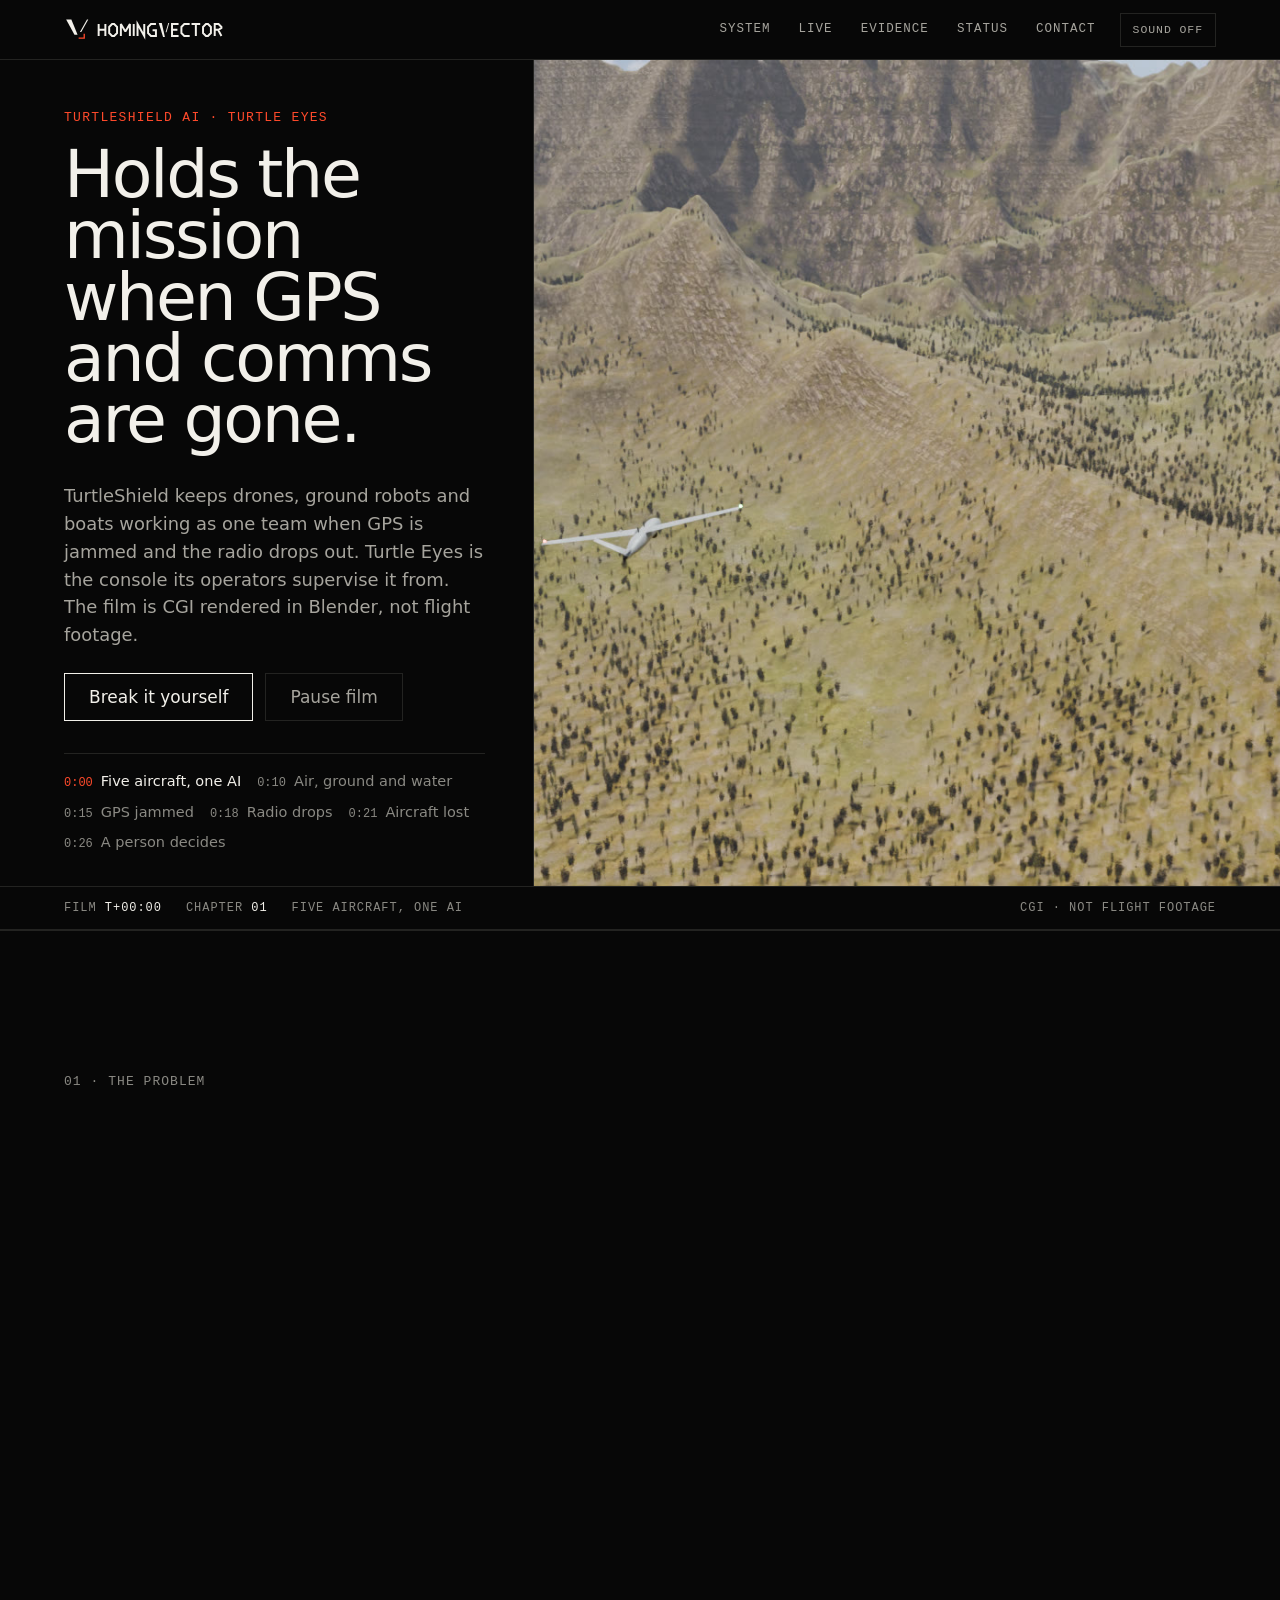
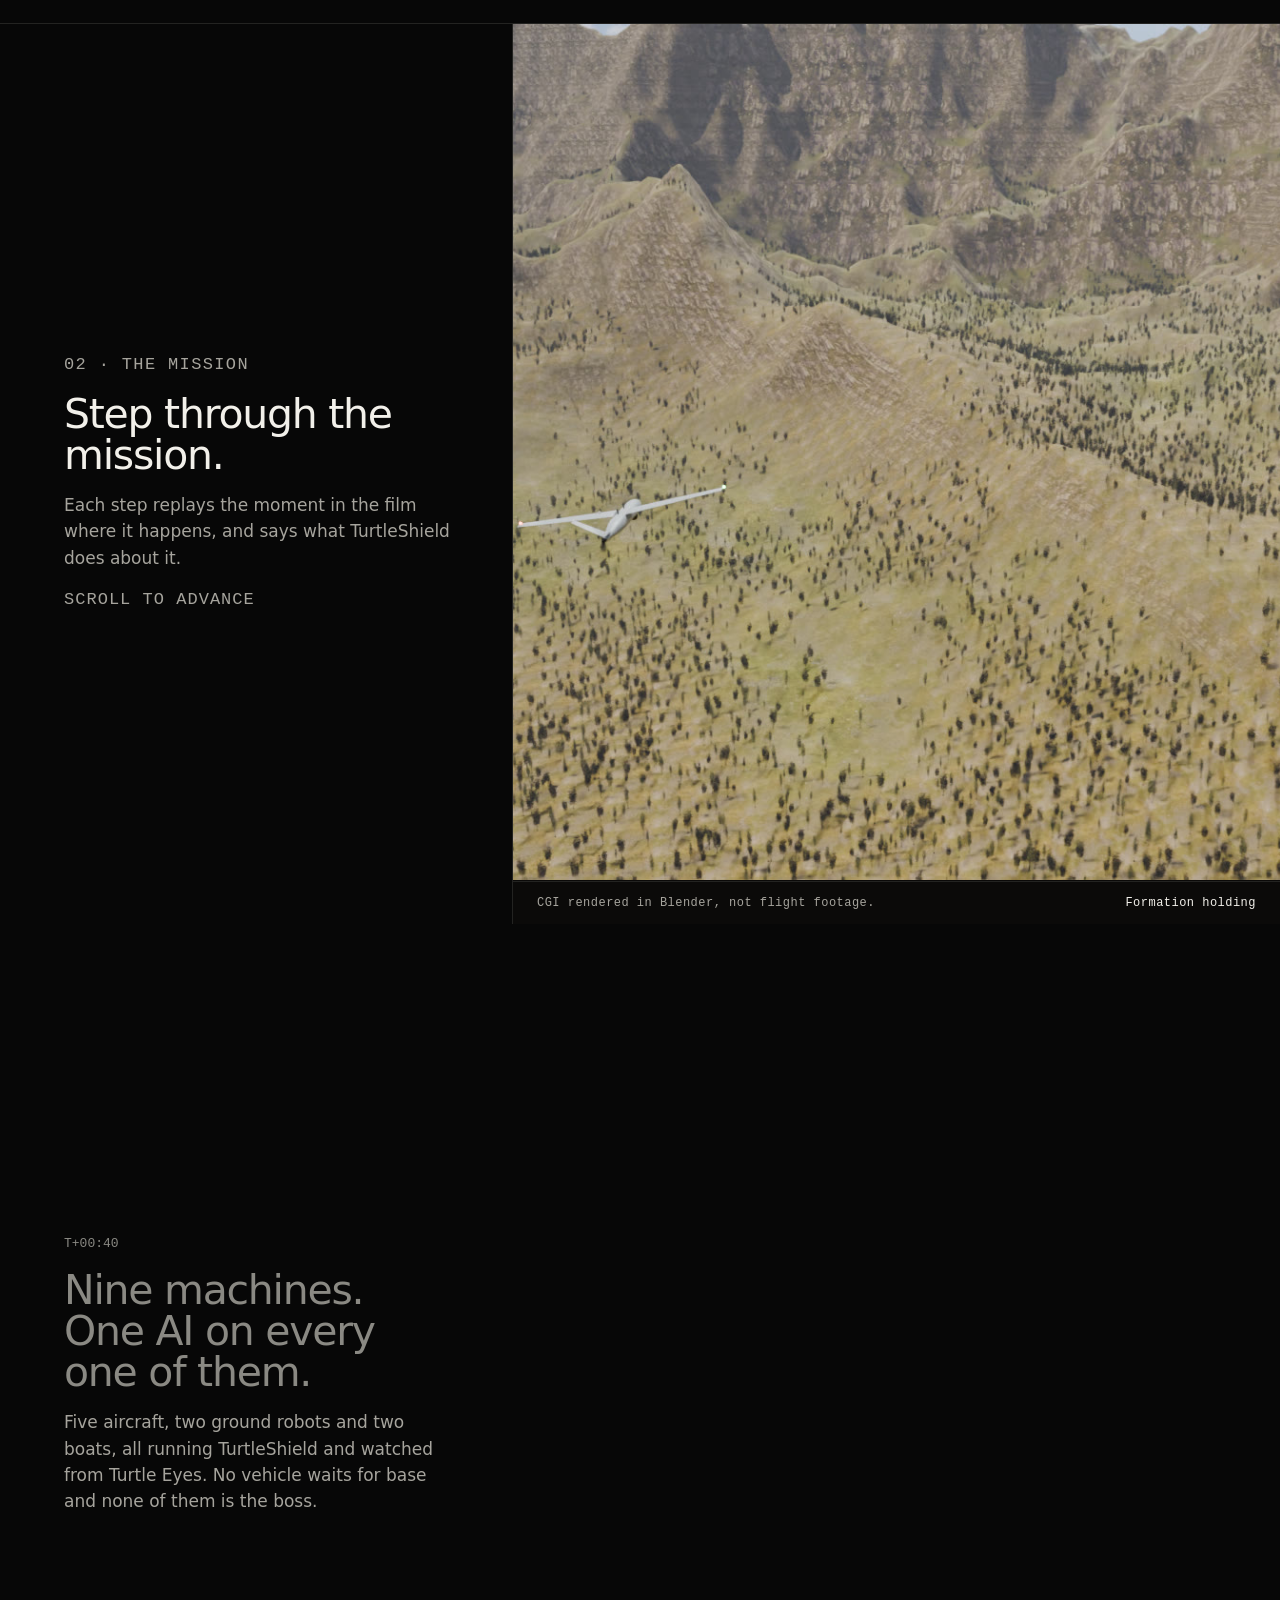
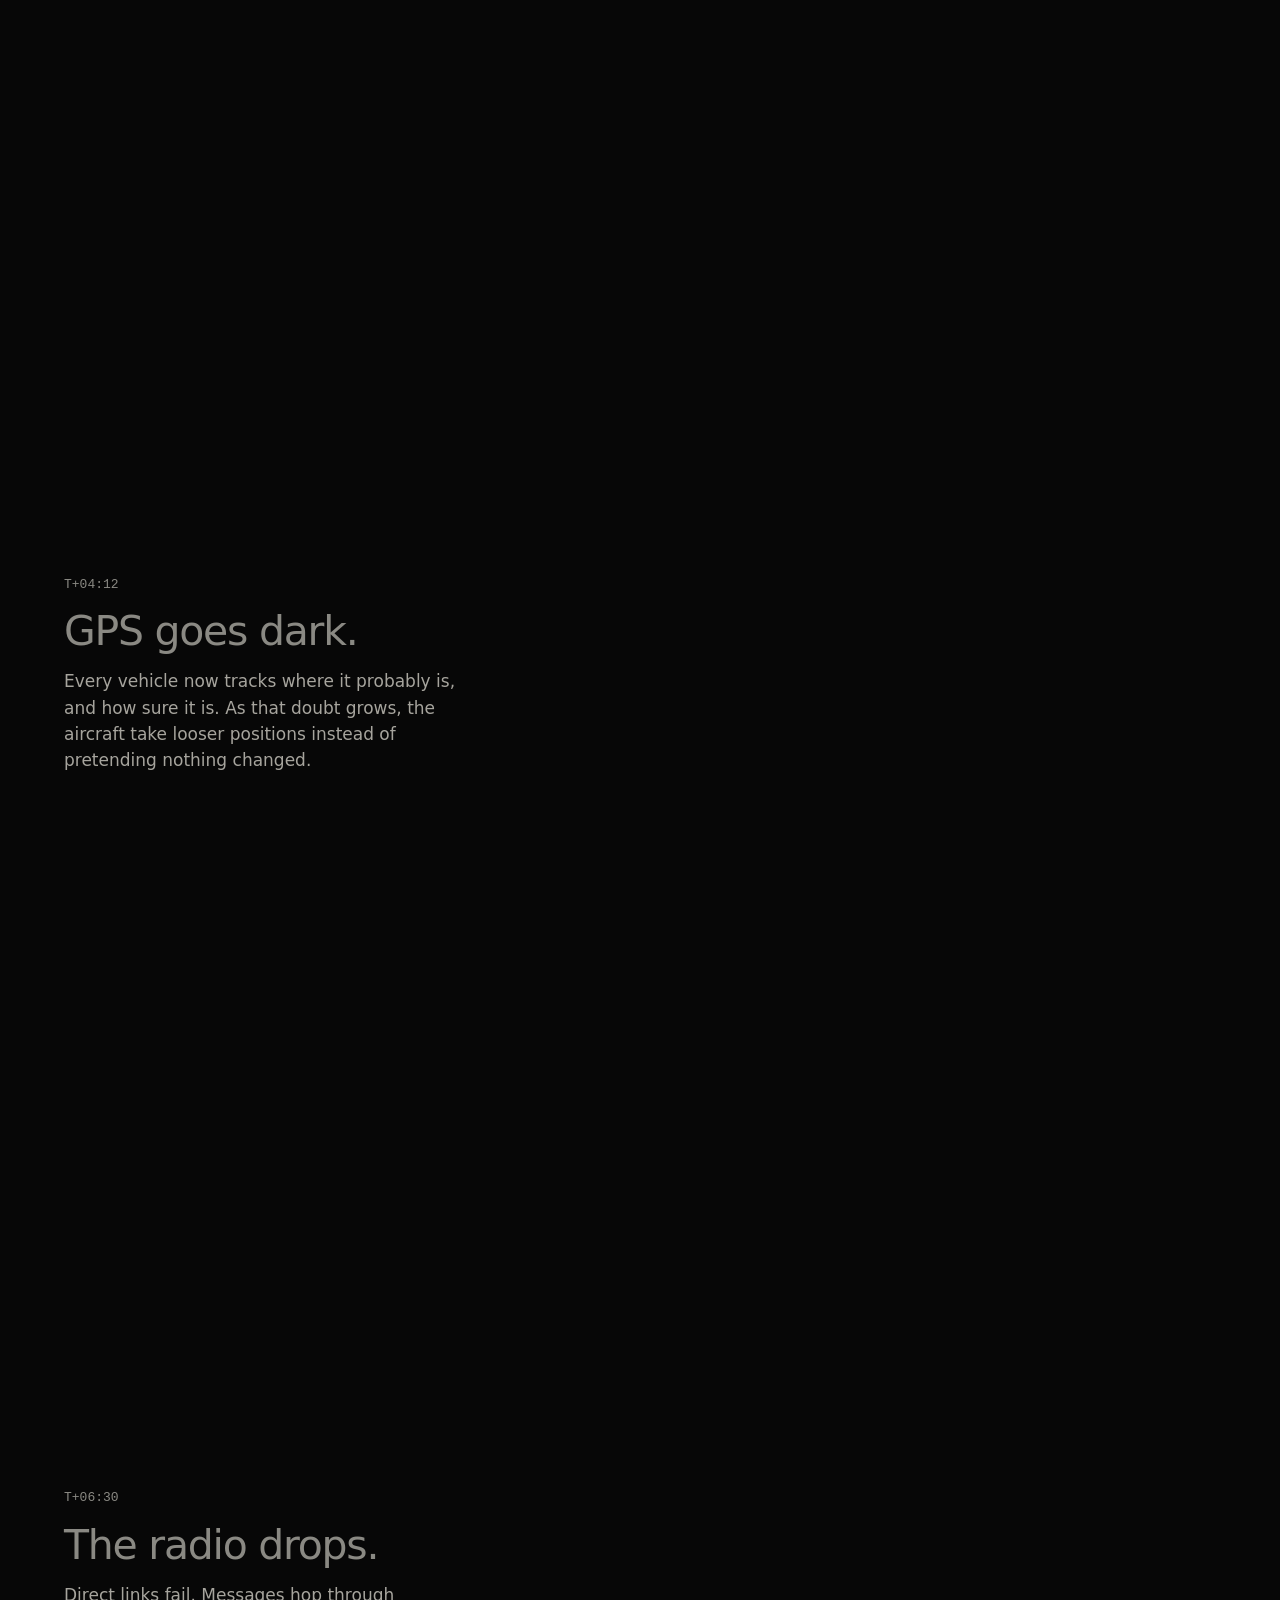
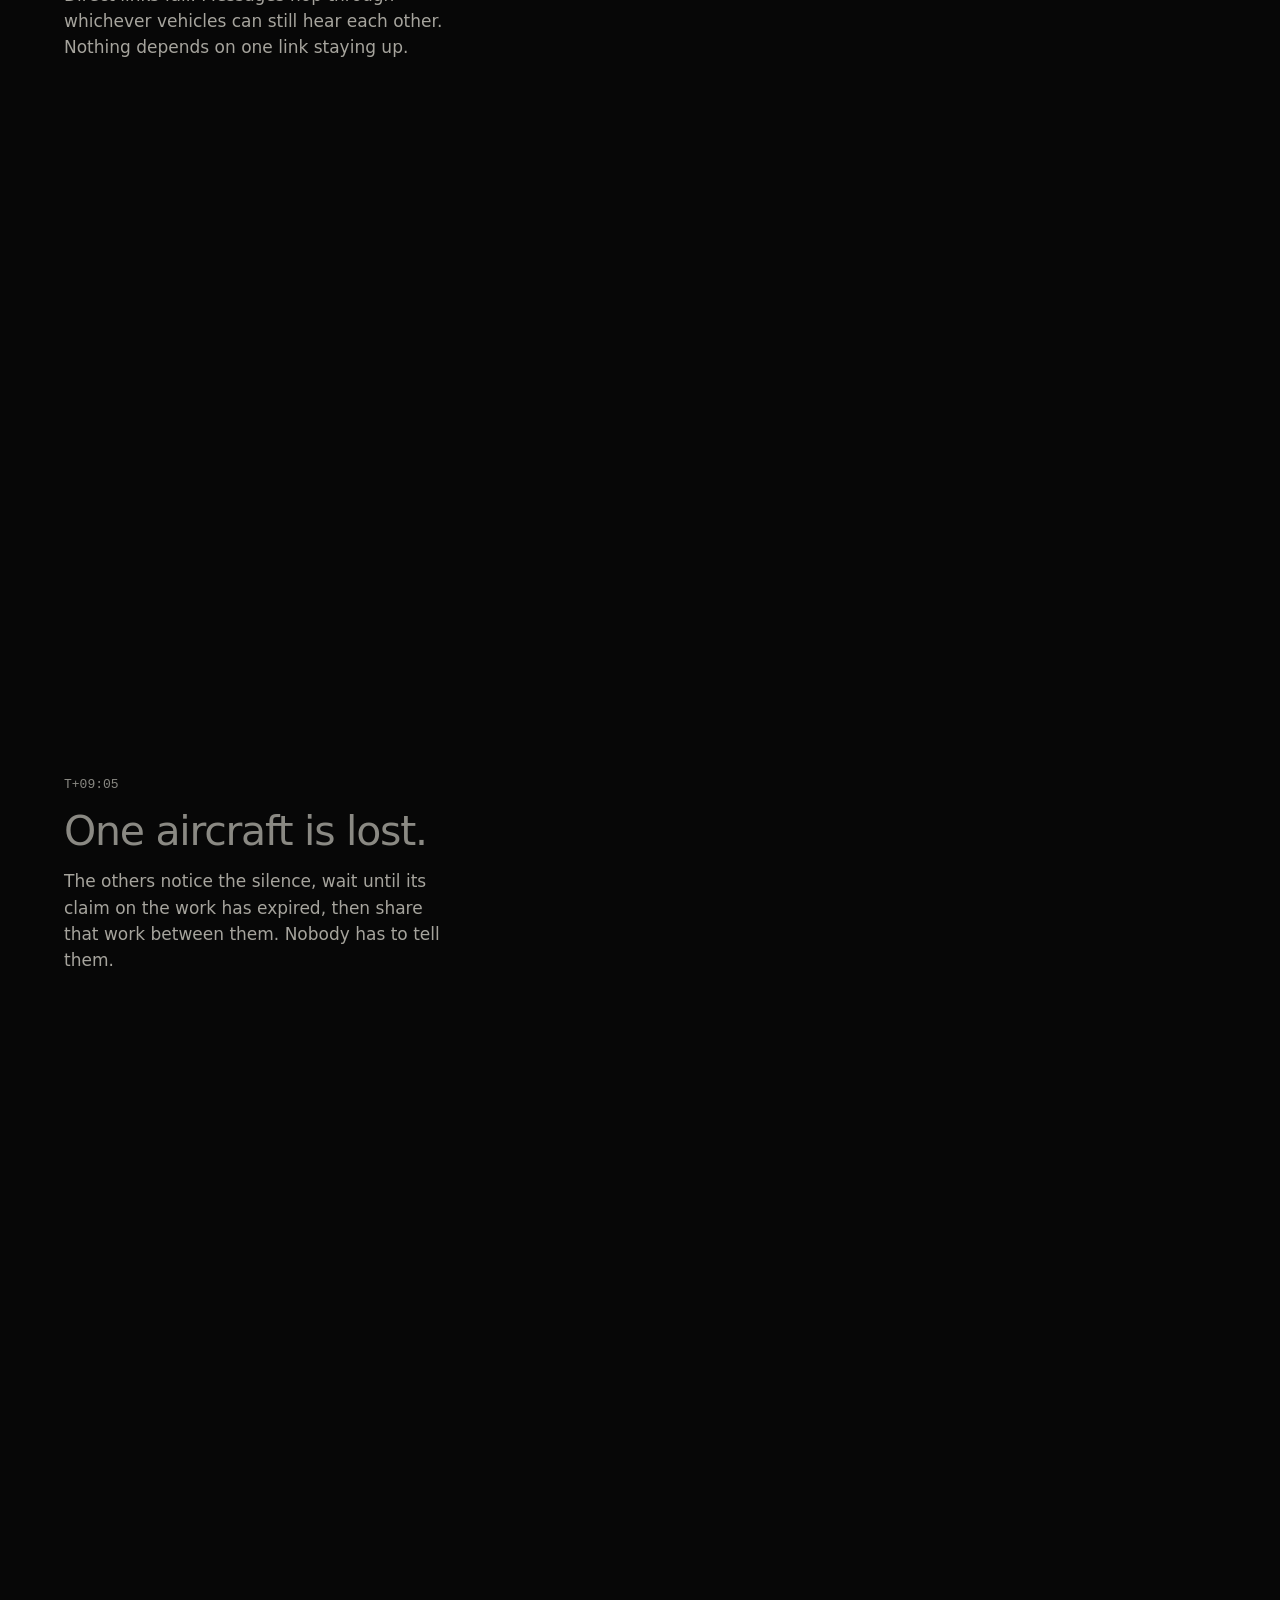
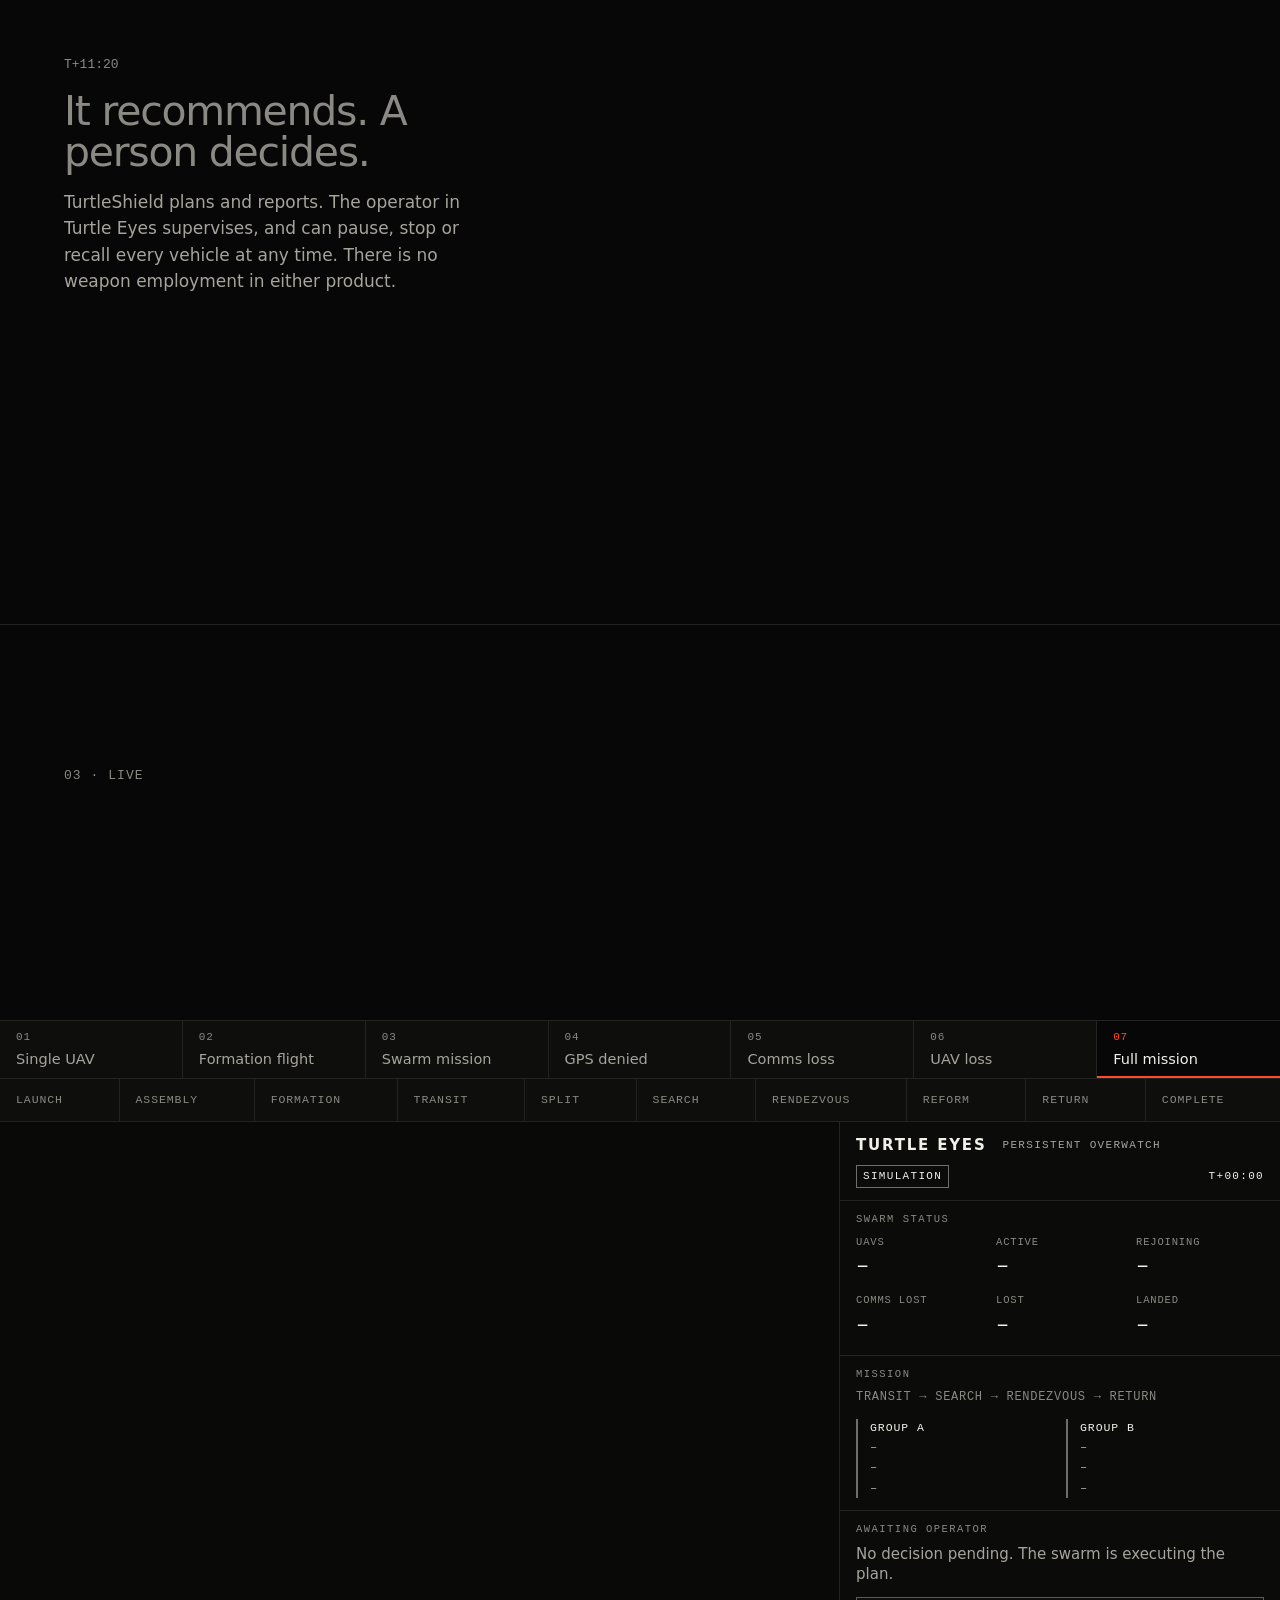
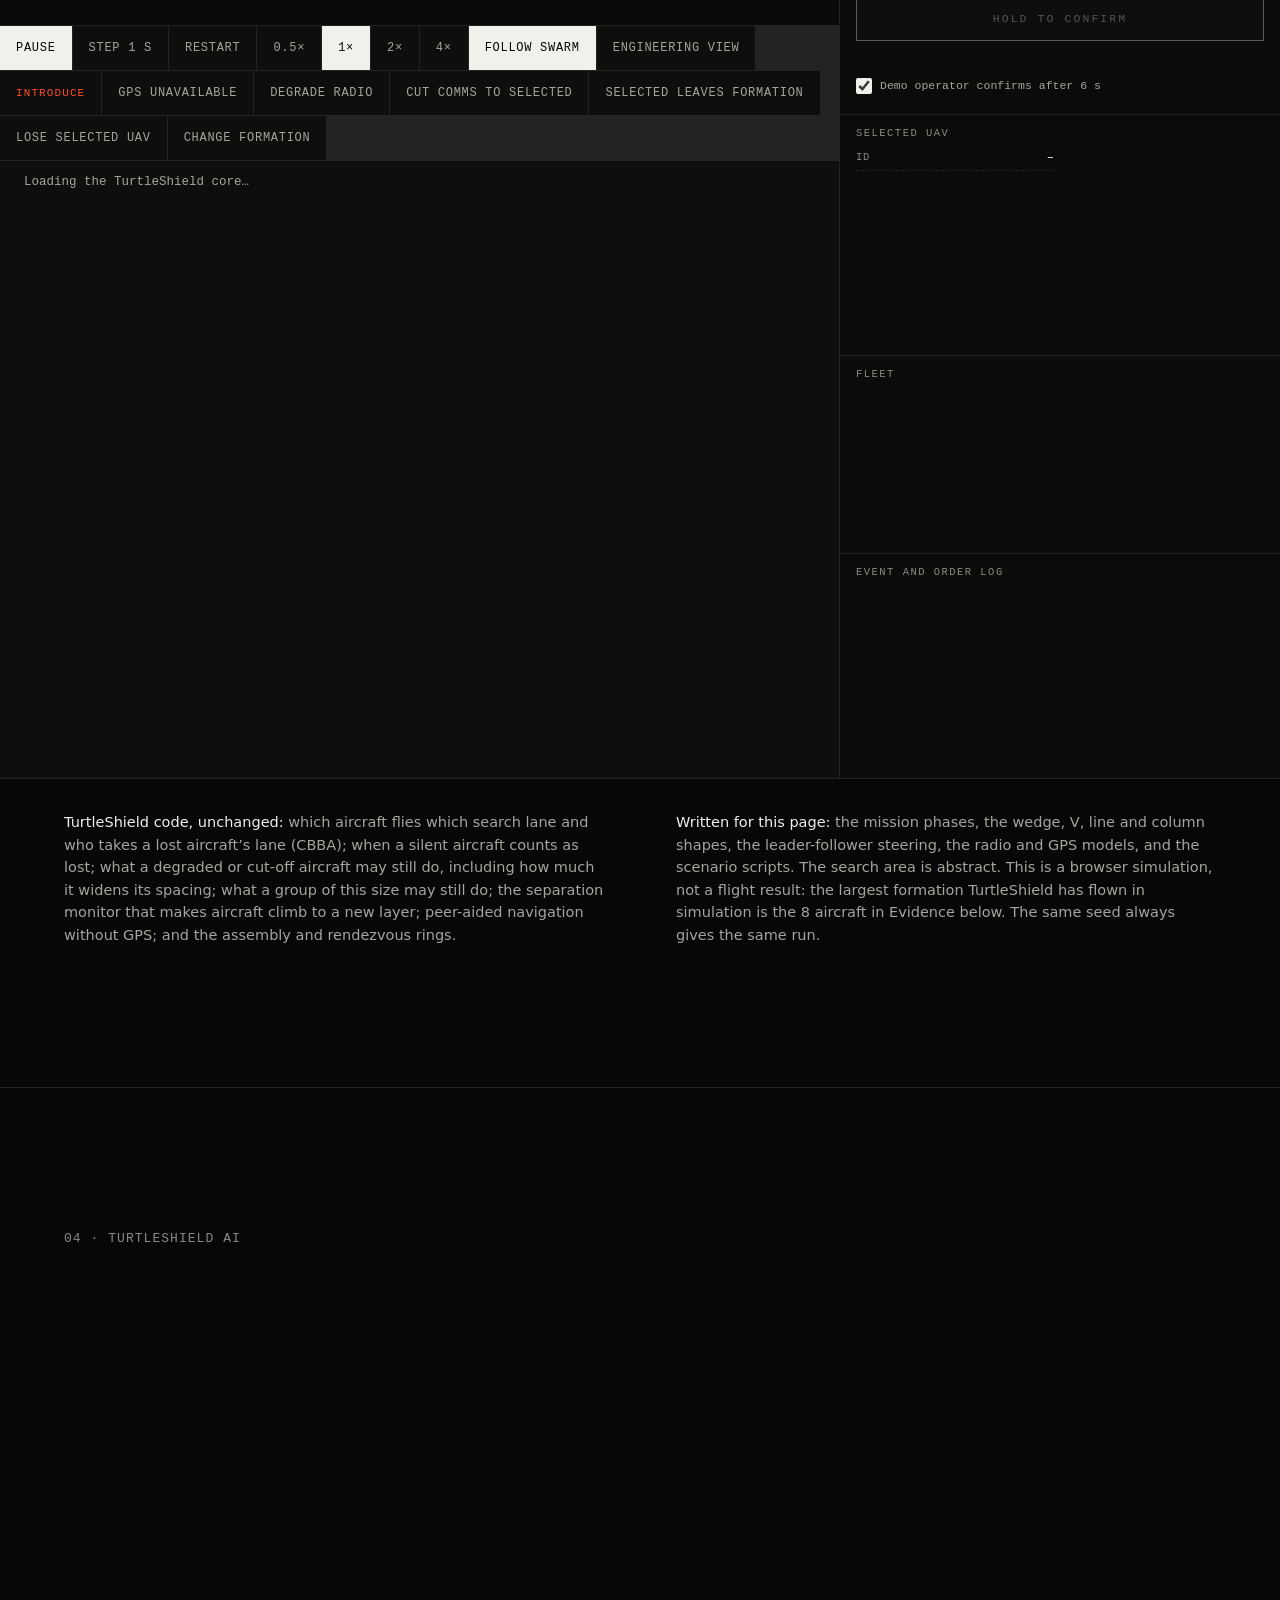
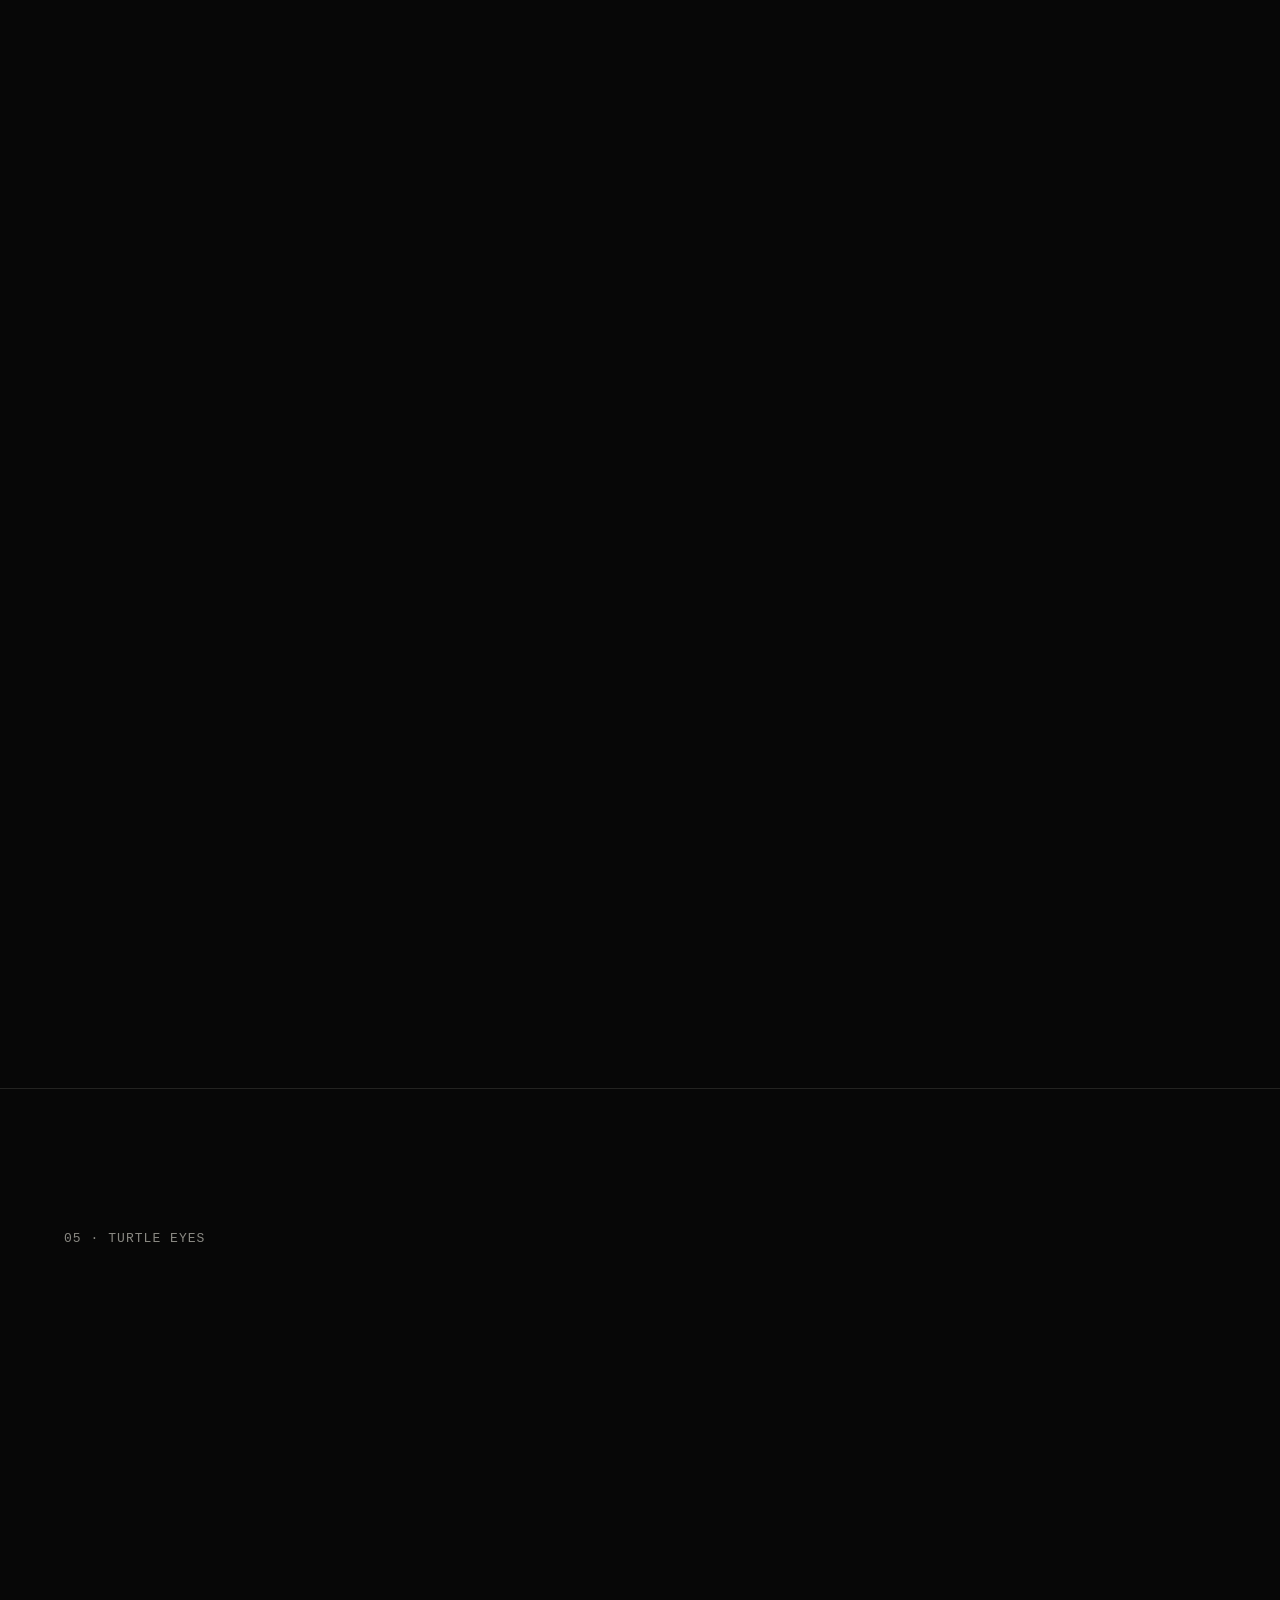
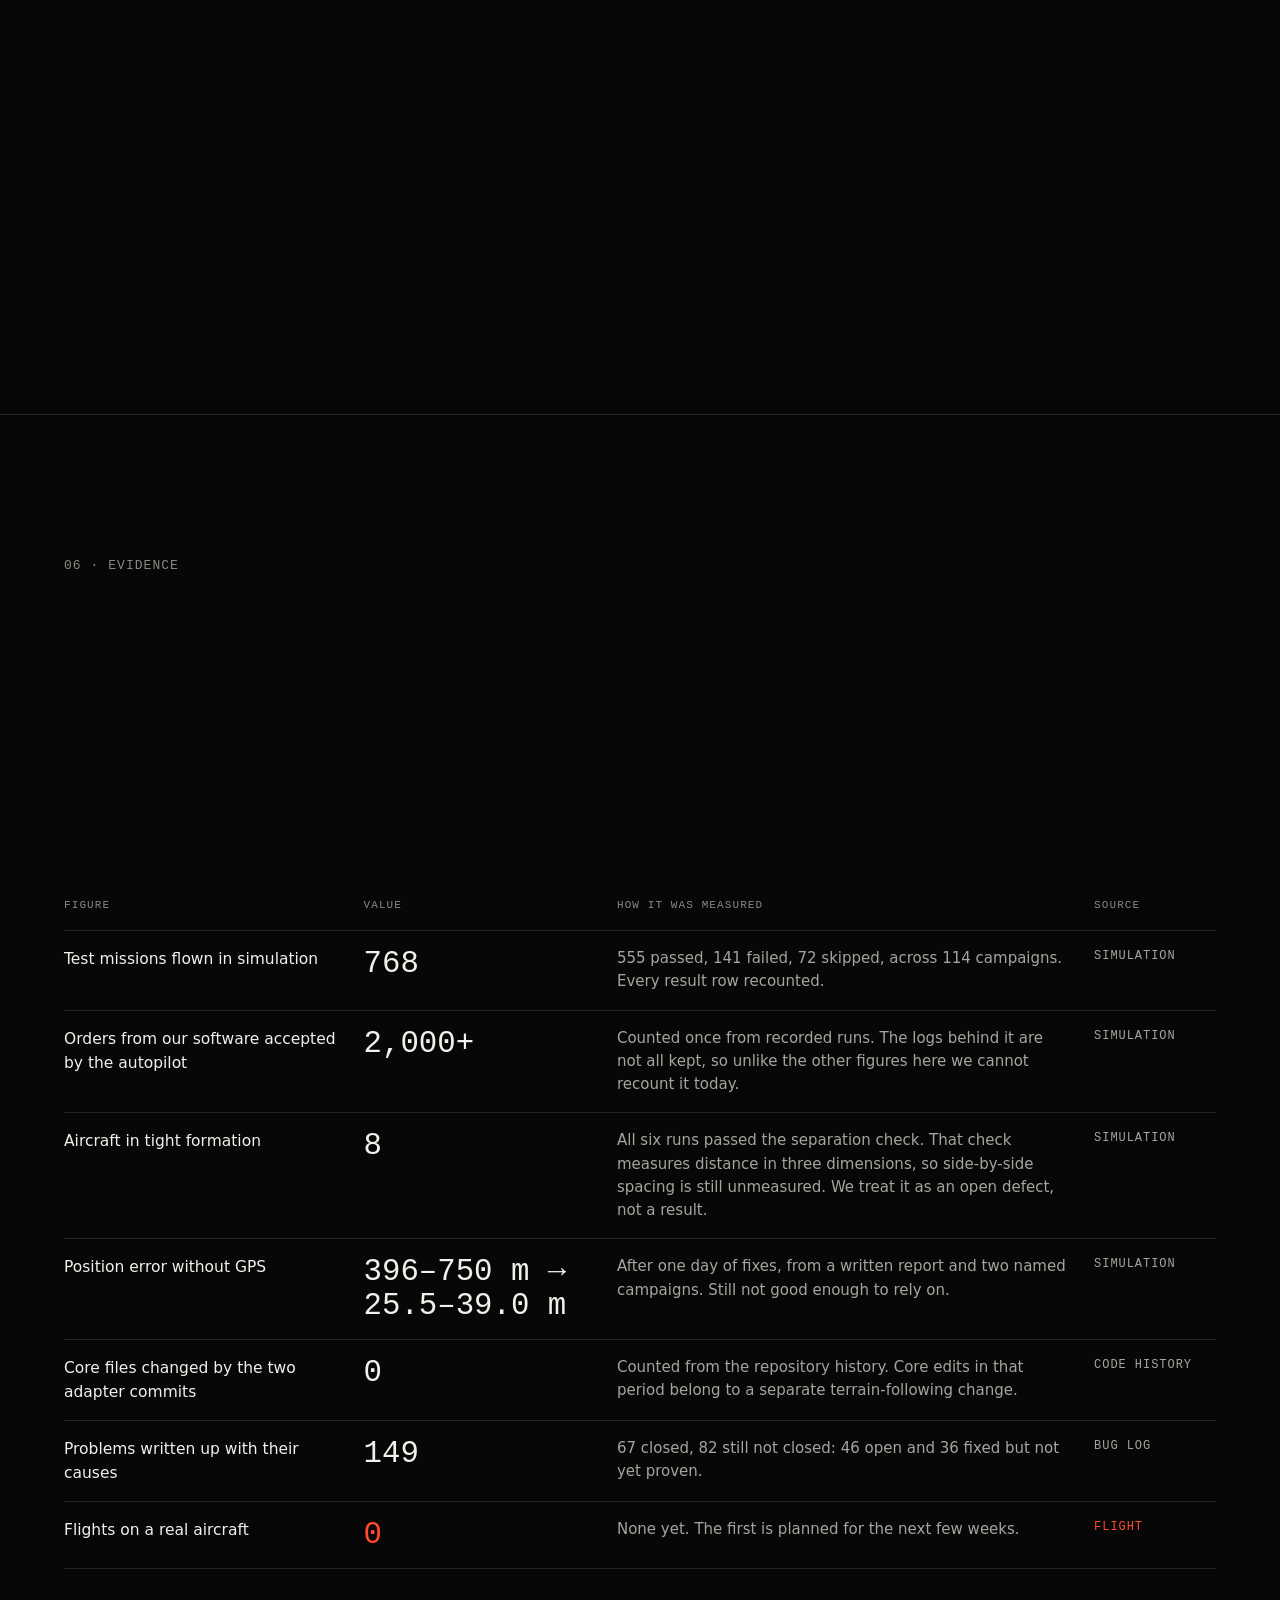
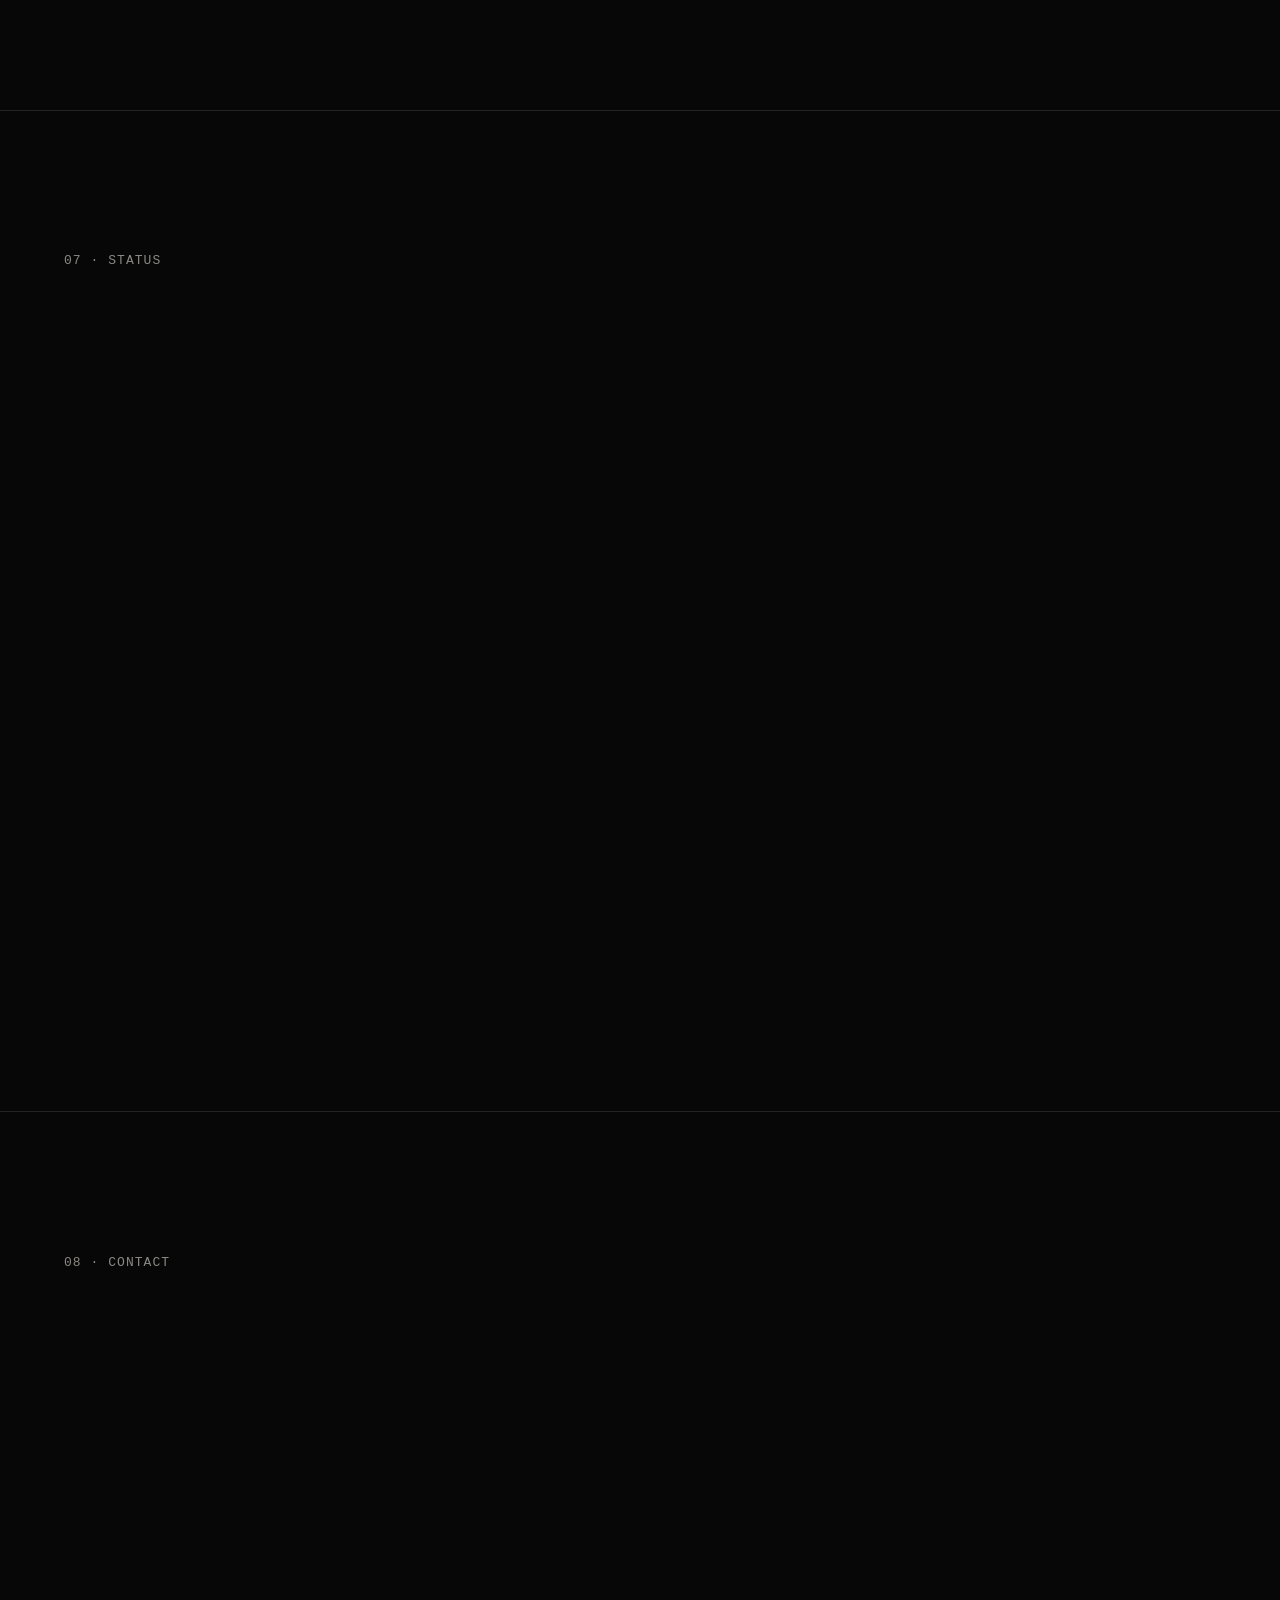
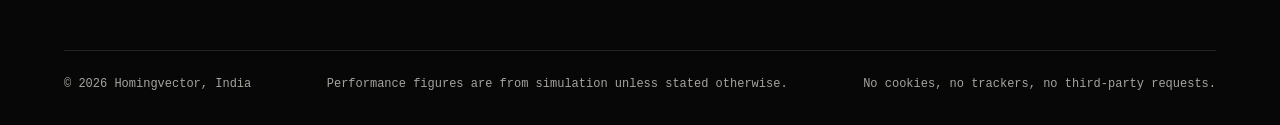
==== commit 9226f743: "Live section: 20-UAV swarm mission with scenarios, failures, engineering view and Turtle Eyes consol" ====
--- a/index.html
+++ b/index.html
@@ -165,48 +165,93 @@
   <div class="w">
     <p class="idx">03 · Live</p>
     <div class="live-head">
-      <h2 id="lv" class="rv">Attack the swarm.</h2>
-      <p class="rv">This is not an animation. The decisions below are made by TurtleShield’s own allocation, health, quorum and spoof-detection code, compiled to WebAssembly from commit <code id="sim-sha">b04e493</code> and running in your browser. Jam it, cut it, destroy part of it, and watch it hold.</p>
-    </div>
-  </div>
-  <div class="rig" id="rig">
-    <div class="tools" role="toolbar" aria-label="Adversary controls" aria-controls="map">
-      <button type="button" class="tool" data-tool="jam" aria-pressed="false" data-cursor="scan">Jam GNSS</button>
-      <button type="button" class="tool" data-tool="spoof" aria-pressed="false" data-cursor="scan">Spoof GNSS</button>
-      <button type="button" class="tool" data-tool="sever" aria-pressed="false" data-cursor="scan">Sever link</button>
-      <button type="button" class="tool" data-tool="destroy" aria-pressed="false" data-cursor="scan">Destroy vehicle</button>
-      <button type="button" class="tool" data-tool="band" aria-pressed="false">Collapse bandwidth</button>
-      <span class="tools-sep" aria-hidden="true"></span>
-      <button type="button" class="tool" data-act="pause" aria-pressed="false">Pause</button>
-      <button type="button" class="tool" data-act="replay">Replay</button>
-      <button type="button" class="tool" data-act="reset">Reset to nominal</button>
-    </div>
-    <div class="rig-body">
+      <h2 id="lv" class="rv">Fly the mission yourself.</h2>
+      <p class="rv">Twenty aircraft launch, assemble, fly in formation, split into two groups, search, meet again and come home. Introduce failures and watch the swarm keep going. The decisions that matter are made by TurtleShield’s own code, compiled from commit <code id="sim-sha">b04e493</code> and running in your browser. The formation shapes and the mission script around them are demonstration code written for this page.</p>
+    </div>
+  </div>
+  <div class="mission" id="rig">
+    <div class="scen" role="radiogroup" aria-label="Scenario">
+      <button type="button" role="radio" aria-checked="false" data-scen="1"><span>01</span>Single UAV</button>
+      <button type="button" role="radio" aria-checked="false" data-scen="2"><span>02</span>Formation flight</button>
+      <button type="button" role="radio" aria-checked="false" data-scen="3"><span>03</span>Swarm mission</button>
+      <button type="button" role="radio" aria-checked="false" data-scen="4"><span>04</span>GPS denied</button>
+      <button type="button" role="radio" aria-checked="false" data-scen="5"><span>05</span>Comms loss</button>
+      <button type="button" role="radio" aria-checked="false" data-scen="6"><span>06</span>UAV loss</button>
+      <button type="button" role="radio" aria-checked="true" data-scen="7"><span>07</span>Full mission</button>
+    </div>
+    <ol class="phases" id="phases" tabindex="0" aria-label="Mission phase">
+      <li>Launch</li><li>Assembly</li><li>Formation</li><li>Transit</li><li>Split</li><li>Search</li><li>Rendezvous</li><li>Reform</li><li>Return</li><li>Complete</li>
+    </ol>
+    <div class="theatre">
       <div class="map-col">
-        <canvas id="map" class="map" width="1280" height="800" tabindex="0" role="img" aria-label="Live map of the simulated fleet. Use the adversary controls; with a tool selected, arrow keys move the aim and Enter applies it." aria-describedby="tool-hint"></canvas>
+        <canvas id="map" class="map" width="1600" height="960" tabindex="0" role="img" aria-label="Live map of the simulated swarm. Arrow keys select an aircraft; plus and minus zoom." aria-describedby="tool-hint"></canvas>
+        <div class="transport" role="toolbar" aria-label="Simulation controls">
+          <button type="button" class="tool" data-act="play" aria-pressed="true">Pause</button>
+          <button type="button" class="tool" data-act="step">Step 1 s</button>
+          <button type="button" class="tool" data-act="restart">Restart</button>
+          <span class="speed" role="radiogroup" aria-label="Simulation speed">
+            <button type="button" class="tool" role="radio" aria-checked="false" data-speed="0.5">0.5×</button><button type="button" class="tool" role="radio" aria-checked="true" data-speed="1">1×</button><button type="button" class="tool" role="radio" aria-checked="false" data-speed="2">2×</button><button type="button" class="tool" role="radio" aria-checked="false" data-speed="4">4×</button>
+          </span>
+          <button type="button" class="tool" data-act="follow" aria-pressed="true">Follow swarm</button>
+          <button type="button" class="tool" data-act="eng" aria-pressed="false">Engineering view</button>
+        </div>
+        <div class="inject" role="toolbar" aria-label="Introduce failures">
+          <span class="inject-k" aria-hidden="true">Introduce</span>
+          <button type="button" class="tool" data-ev="gps" aria-pressed="false">GPS unavailable</button>
+          <button type="button" class="tool" data-ev="radio" aria-pressed="false">Degrade radio</button>
+          <button type="button" class="tool" data-ev="cut">Cut comms to selected</button>
+          <button type="button" class="tool" data-ev="leave">Selected leaves formation</button>
+          <button type="button" class="tool" data-ev="lose">Lose selected UAV</button>
+          <button type="button" class="tool" data-ev="form">Change formation</button>
+        </div>
         <p class="tool-hint" id="tool-hint" aria-live="polite">Loading the TurtleShield core…</p>
-        <dl class="metrics" id="metrics">
-          <div><dt>Vehicles alive</dt><dd id="m-alive">–</dd></div>
-          <div><dt>Mission complete</dt><dd id="m-done">–</dd></div>
-          <div><dt>Open work with an owner</dt><dd id="m-owned">–</dd></div>
-          <div><dt>Mesh connectivity</dt><dd id="m-conn">–</dd></div>
-          <div><dt>Time to reallocate</dt><dd id="m-realloc">–</dd></div>
-        </dl>
-      </div>
-      <aside class="log-col" aria-label="Turtle Eyes decision log">
-        <div class="log-h"><span>TURTLE EYES · DECISION LOG</span><span id="sim-clock">T+00:00</span></div>
-        <ol class="dlog" id="dlog" tabindex="0" aria-label="Decision log"></ol>
+      </div>
+      <aside class="gcs" id="gcs" aria-label="Turtle Eyes console for the live mission">
+        <div class="gcs-top"><b>TURTLE EYES</b><span>PERSISTENT OVERWATCH</span><span class="gcs-mode">SIMULATION</span><span id="sim-clock">T+00:00</span></div>
+        <div class="gcs-grid">
+          <section class="gcs-block" aria-labelledby="g-status"><h3 id="g-status">Swarm status</h3>
+            <dl class="stat">
+              <div><dt>UAVs</dt><dd id="s-n">–</dd></div><div><dt>Active</dt><dd id="s-act">–</dd></div>
+              <div><dt>Rejoining</dt><dd id="s-rej">–</dd></div><div><dt>Comms lost</dt><dd id="s-cl">–</dd></div>
+              <div><dt>Lost</dt><dd id="s-lost">–</dd></div><div><dt>Landed</dt><dd id="s-land">–</dd></div>
+            </dl>
+          </section>
+          <section class="gcs-block" aria-labelledby="g-mission"><h3 id="g-mission">Mission</h3>
+            <p class="chain" id="chain"><span data-p="3">Transit</span> → <span data-p="5">Search</span> → <span data-p="6">Rendezvous</span> → <span data-p="8">Return</span></p>
+            <div class="groups">
+              <div class="grp"><b>Group A</b><span id="ga-n">–</span><span id="ga-f">–</span><span id="ga-l">–</span></div>
+              <div class="grp"><b>Group B</b><span id="gb-n">–</span><span id="gb-f">–</span><span id="gb-l">–</span></div>
+            </div>
+          </section>
+          <section class="gcs-block rec" id="rec" aria-labelledby="g-rec"><h3 id="g-rec">Awaiting operator</h3>
+            <p id="rec-text">No decision pending. The swarm is executing the plan.</p>
+            <button type="button" class="hold" id="hold" disabled><span>Hold to confirm</span></button>
+            <p class="hold-hint" id="hold-hint" aria-live="polite"></p>
+            <label class="demo-op"><input type="checkbox" id="demo-op" checked> Demo operator confirms after 6 s</label>
+          </section>
+          <section class="gcs-block" aria-labelledby="g-sel"><h3 id="g-sel">Selected UAV</h3>
+            <dl class="tele" id="tele"><div><dt>ID</dt><dd>–</dd></div></dl>
+          </section>
+          <section class="gcs-block roster-b" aria-labelledby="g-roster"><h3 id="g-roster">Fleet</h3>
+            <div class="roster" id="roster" role="group" aria-label="Select a UAV"></div>
+          </section>
+          <section class="gcs-block log-b" aria-labelledby="g-log"><h3 id="g-log">Event and order log</h3>
+            <ol class="dlog" id="dlog" tabindex="0" aria-label="Event and order log"></ol>
+          </section>
+        </div>
         <p class="vh" id="narrate" aria-live="polite"></p>
-        <div class="seed"><span>SEED <b id="seed">–</b></span><a id="share" href="#live">Link to this run</a></div>
       </aside>
     </div>
     <div class="rig-fallback" id="rig-fallback" hidden>
-      <p>This browser cannot run the live simulation (it needs WebAssembly and Web Workers). Below is what it shows: survey stations on land and water, a mixed fleet sharing them out, and what changes when you attack it.</p>
-      <img src="brand/sim-static.svg" alt="Diagram: twelve vehicles split across land and water survey stations; a jammed sector where vehicles fall back to ranging off their peers; a destroyed aircraft whose stations are taken over by the survivors after its lease expires." width="1280" height="800">
-    </div>
-  </div>
-  <div class="w">
-    <p class="live-note">What is TurtleShield code and what is not: vehicle motion, the radio model, the navigation error model and the terrain are a simple harness written for this page. Who takes which station, when a silent vehicle’s work may be taken, what a degraded or isolated vehicle is still allowed to do, and when GPS is convicted of lying are decided by the product code, unchanged. The same seed always produces the same run.</p>
+      <p>This browser cannot run the live simulation (it needs WebAssembly and Web Workers). Below is a frame of it: twenty aircraft split into two groups over the search area, one group in formation, lanes assigned, one aircraft lost and its lane taken over.</p>
+      <img src="brand/sim-static.svg" alt="Diagram: a swarm of twenty aircraft split into Group A and Group B over an abstract search area, each flying an assigned lane; one lost aircraft and the lane another aircraft took over from it." width="1600" height="960">
+    </div>
+  </div>
+  <div class="w">
+    <div class="live-note">
+      <p><b>TurtleShield code, unchanged:</b> which aircraft flies which search lane and who takes a lost aircraft’s lane (CBBA); when a silent aircraft counts as lost; what a degraded or cut-off aircraft may still do, including how much it widens its spacing; what a group of this size may still do; the separation monitor that makes aircraft climb to a new layer; peer-aided navigation without GPS; and the assembly and rendezvous rings.</p>
+      <p><b>Written for this page:</b> the mission phases, the wedge, V, line and column shapes, the leader-follower steering, the radio and GPS models, and the scenario scripts. The search area is abstract. This is a browser simulation, not a flight result: the largest formation TurtleShield has flown in simulation is the 8 aircraft in Evidence below. The same seed always gives the same run.</p>
+    </div>
   </div>
 </section>
 
@@ -244,7 +289,7 @@
   <div class="w">
     <p class="idx">05 · Turtle Eyes</p>
     <h2 id="te" class="rv">Supervises. Never decides.</h2>
-    <p class="lede rv">Turtle Eyes is the console operators run a TurtleShield team from. The decision log in the live simulation above is drawn in its visual language. Three choices define it, and each is deliberate.</p>
+    <p class="lede rv">Turtle Eyes is the console operators run a TurtleShield team from. The console beside the live mission above is Turtle Eyes supervising that swarm: status, groups, the event log, one aircraft’s telemetry, and the decisions it leaves to a person. Nothing changes phase until someone holds the button down. Three choices define it, and each is deliberate.</p>
     <div class="notes three">
       <div class="rv"><h3>Outside the decision loop.</h3><p>The swarm does not wait for the console to act, so losing the console does not stop a mission while the vehicles can still hear each other. The operator can pause, stop or recall every vehicle at any time.</p></div>
       <div class="rv"><h3>Air-gapped by default.</h3><p>It carries its own maps and runs on a rugged laptop with no internet connection. A Rust trusted core handles credentials, roles and the audit log.</p></div>
--- a/css/site.css
+++ b/css/site.css
@@ -128,21 +128,30 @@
 .view-cap{display:flex;flex-wrap:wrap;justify-content:space-between;gap:6px 20px;padding:var(--s3) var(--s5);border-top:1px solid var(--line);font-family:var(--mono);font-size:12px;letter-spacing:.04em;color:var(--g1)}
 .view-cap b{color:var(--fg);font-weight:500}
 
-/* ---------- live ---------- */
+/* ---------- live mission ---------- */
 .live{padding-top:var(--sec)}
 .live-head{display:grid;grid-template-columns:minmax(0,1fr) minmax(0,1fr);gap:var(--s5) var(--s8);align-items:end}
-.live-head p{color:var(--g1);max-width:56ch}
+.live-head p{color:var(--g1);max-width:58ch}
 .live-head code{color:var(--fg)}
-.rig{max-width:1440px;margin:var(--s7) auto 0;border-top:1px solid var(--line);border-bottom:1px solid var(--line);background:var(--bg2)}
-.tools{display:flex;flex-wrap:wrap;gap:1px;background:var(--line);border-bottom:1px solid var(--line)}
-.tool{background:var(--bg2);border:0;min-height:48px;padding:0 var(--s5);font-family:var(--mono);font-size:12.5px;letter-spacing:.06em;text-transform:uppercase;color:var(--g1);white-space:nowrap}
-.tool:hover{color:var(--fg);background:var(--bg3)}
-.tool[aria-pressed="true"]{color:var(--bg);background:var(--fg)}
-.tool[data-tool][aria-pressed="true"]{background:var(--red);color:var(--bg)}
-.tools-sep{flex:1;background:var(--bg2);min-width:1px}
-.rig-body{display:grid;grid-template-columns:minmax(0,1fr) 380px}
-.map-col{min-width:0;border-right:1px solid var(--line)}
-.map{width:100%;height:auto;aspect-ratio:16/10;background:#0b0c0a;touch-action:none}
+.mission{max-width:1920px;margin:var(--s7) auto 0;border-top:1px solid var(--line);border-bottom:1px solid var(--line);background:var(--bg2)}
+.scen{display:grid;grid-template-columns:repeat(7,minmax(0,1fr));border-bottom:1px solid var(--line)}
+.scen button{background:var(--bg2);border:0;border-right:1px solid var(--line);min-height:56px;padding:var(--s2) var(--s4);text-align:left;font-size:14.5px;color:var(--g1);display:flex;flex-direction:column;justify-content:center;gap:2px}
+.scen button:last-child{border-right:0}
+.scen button span{font-family:var(--mono);font-size:11px;letter-spacing:.08em;color:var(--g2t)}
+.scen button:hover{color:var(--fg);background:var(--bg3)}
+.scen button[aria-checked="true"]{color:var(--fg);background:var(--bg);box-shadow:inset 0 -2px 0 var(--red)}
+.scen button[aria-checked="true"] span{color:var(--red)}
+.phases{list-style:none;display:flex;overflow-x:auto;scrollbar-width:none;border-bottom:1px solid var(--line);font-family:var(--mono);font-size:11.5px;letter-spacing:.08em;text-transform:uppercase}
+.phases::-webkit-scrollbar{display:none}
+.phases li{flex:1 0 auto;padding:var(--s3) var(--s4);color:var(--g2t);border-right:1px solid var(--line);white-space:nowrap;position:relative}
+.phases li:last-child{border-right:0}
+.phases li.done{color:var(--g1)}
+.phases li.on{color:var(--bg);background:var(--fg)}
+.phases li.skip{color:#3d3d3a;text-decoration:line-through}
+.theatre{display:grid;grid-template-columns:minmax(0,1fr) 440px}
+.map-col{min-width:0;border-right:1px solid var(--line);overflow:hidden}   /* the glitch alarm shifts the canvas a few px; never the page */
+.map{width:100%;height:auto;aspect-ratio:5/3;background:#090a08;touch-action:none;cursor:grab}
+.map:active{cursor:grabbing}
 .map.glitch{animation:glitch .42s steps(6,end)}
 @keyframes glitch{
   0%{filter:none;transform:none}
@@ -152,28 +161,74 @@
   68%{clip-path:none;filter:drop-shadow(-2px 0 0 rgba(255,74,43,.8));transform:none}
   100%{filter:none;transform:none}
 }
+.transport,.inject{display:flex;flex-wrap:wrap;gap:1px;background:var(--line);border-top:1px solid var(--line)}
+.tool{background:var(--bg2);border:0;min-height:44px;padding:0 var(--s4);font-family:var(--mono);font-size:12px;letter-spacing:.06em;text-transform:uppercase;color:var(--g1);white-space:nowrap}
+.tool:hover{color:var(--fg);background:var(--bg3)}
+.tool[aria-pressed="true"],.tool[aria-checked="true"]{color:var(--bg);background:var(--fg)}
+.inject .tool[aria-pressed="true"]{background:var(--red);color:var(--bg)}
+.tool:disabled{opacity:.4;cursor:default}
+.speed{display:flex;gap:1px}
+.inject-k{background:var(--bg2);display:flex;align-items:center;padding:0 var(--s4);font-family:var(--mono);font-size:11px;letter-spacing:.1em;text-transform:uppercase;color:var(--red)}
 .tool-hint{min-height:44px;padding:var(--s3) var(--s5);border-top:1px solid var(--line);font-family:var(--mono);font-size:12.5px;color:var(--g1)}
-.metrics{display:grid;grid-template-columns:repeat(5,minmax(0,1fr));border-top:1px solid var(--line)}
-.metrics div{padding:var(--s4) var(--s5);border-right:1px solid var(--line)}
-.metrics div:last-child{border-right:0}
-.metrics dt{font-family:var(--mono);font-size:11px;letter-spacing:.08em;text-transform:uppercase;color:var(--g2t)}
-.metrics dd{font-family:var(--mono);font-size:28px;font-weight:500;margin-top:var(--s1);font-variant-numeric:tabular-nums}
-.metrics dd.bad{color:var(--red)}
-.log-col{display:flex;flex-direction:column;min-width:0;min-height:0}
-.log-h{display:flex;justify-content:space-between;gap:var(--s3);padding:var(--s3) var(--s4);border-bottom:1px solid var(--line);font-family:var(--mono);font-size:11px;letter-spacing:.1em;color:var(--g1)}
-.dlog{list-style:none;flex:1;min-height:320px;max-height:640px;overflow-y:auto;padding:var(--s2) 0;font-family:var(--mono);font-size:12px;line-height:1.45}
-.dlog li{padding:var(--s1) var(--s4) var(--s1) calc(var(--s4) - 2px);border-left:2px solid transparent;color:var(--g1);overflow-wrap:anywhere}
+/* Turtle Eyes console */
+.gcs{display:flex;flex-direction:column;min-width:0;background:#0b0b0a;font-family:var(--mono);font-size:12px}
+.gcs-top{display:flex;flex-wrap:wrap;align-items:center;gap:var(--s2) var(--s4);padding:var(--s3) var(--s4);border-bottom:1px solid var(--line);font-size:11px;letter-spacing:.12em;color:var(--g1)}
+.gcs-top b{font-family:var(--sans);font-size:15px;font-weight:600;letter-spacing:.12em;color:var(--fg)}
+.gcs-mode{border:1px solid var(--g2);padding:2px 6px;color:var(--fg)}
+.gcs-top #sim-clock{margin-left:auto;color:var(--fg)}
+.gcs-grid{display:flex;flex-direction:column;flex:1;min-height:0}
+.gcs-block{padding:var(--s3) var(--s4);border-bottom:1px solid var(--line)}
+.gcs-block h3{font-family:var(--mono);font-size:10.5px;font-weight:500;letter-spacing:.14em;text-transform:uppercase;color:var(--g2t);margin-bottom:var(--s2)}
+.stat{display:grid;grid-template-columns:repeat(3,minmax(0,1fr));gap:var(--s2) var(--s3)}
+.stat dt{font-size:10.5px;letter-spacing:.08em;text-transform:uppercase;color:var(--g2t)}
+.stat dd{font-size:22px;font-weight:500;font-variant-numeric:tabular-nums;color:var(--fg)}
+.stat dd.warn{color:var(--g1)}
+.stat dd.bad{color:var(--red)}
+.chain{color:var(--g2t);letter-spacing:.06em;text-transform:uppercase;font-size:12px}
+.chain span.done{color:var(--g1)}
+.chain span.on{color:var(--fg);box-shadow:inset 0 -1px 0 var(--red)}
+.groups{display:grid;grid-template-columns:1fr 1fr;gap:var(--s3);margin-top:var(--s3)}
+.grp{display:flex;flex-direction:column;gap:2px;border-left:2px solid var(--g2);padding-left:var(--s3);color:var(--g1)}
+.grp b{font-weight:500;color:var(--fg);letter-spacing:.08em;text-transform:uppercase;font-size:11.5px}
+.grp.off,.grp.off b{color:var(--g2t)}   /* dimmed by colour: opacity took it below AA */
+.rec p{font-family:var(--sans);font-size:15px;line-height:1.35;color:var(--g1)}
+.rec.live-dec{box-shadow:inset 2px 0 0 var(--red)}
+.rec.live-dec h3{color:var(--red)}
+.rec.live-dec p{color:var(--fg)}
+.hold{--p:0;position:relative;overflow:hidden;width:100%;margin-top:var(--s3);background:#161614;color:var(--fg);border:1px solid var(--fg);min-height:44px;padding:0 var(--s3);letter-spacing:.18em;text-transform:uppercase;font-family:var(--mono);font-size:11.5px;user-select:none;-webkit-user-select:none;touch-action:none}
+.hold::before{content:"";position:absolute;inset:0;background:var(--fg);transform:scaleX(var(--p));transform-origin:left}
+.hold span{position:relative;mix-blend-mode:difference;color:var(--fg)}
+.hold:disabled{opacity:.35;cursor:not-allowed}
+.hold.rel::before{transition:transform .25s}
+.hold-hint{min-height:1.4em;margin-top:var(--s1);font-size:11.5px;color:var(--g1)}
+.demo-op{display:flex;align-items:center;gap:var(--s2);margin-top:var(--s1);font-size:11.5px;color:var(--g1);min-height:32px}
+.demo-op input{accent-color:#f2f0ea;width:16px;height:16px}
+.tele{display:grid;grid-template-columns:repeat(2,minmax(0,1fr));gap:4px var(--s3);min-height:196px;align-content:start}
+.tele div{display:flex;justify-content:space-between;gap:var(--s2);border-bottom:1px dashed #22221f;padding:2px 0}
+.tele dt{color:var(--g2t);font-size:10.5px;letter-spacing:.06em;text-transform:uppercase}
+.tele dd{color:var(--fg);text-align:right;font-variant-numeric:tabular-nums}
+.tele dd.bad{color:var(--red)}
+.roster{display:grid;grid-template-columns:repeat(5,minmax(0,1fr));gap:4px;min-height:152px}   /* reserve the 20-aircraft grid: no layout shift when it fills */
+.roster button{background:none;border:1px solid var(--line);min-height:32px;font:inherit;font-size:11px;color:var(--fg)}
+.roster button.b{color:var(--g1);border-style:dashed}
+.roster button.rej{color:var(--g1);border-color:var(--g2)}
+.roster button.cl,.roster button.lost{color:var(--red);border-color:var(--red)}
+.roster button.lost{text-decoration:line-through}
+.roster button.land{color:var(--g2t)}
+.roster button[aria-pressed="true"]{background:var(--fg);color:var(--bg);border-color:var(--fg)}
+.log-b{flex:1;min-height:0;display:flex;flex-direction:column;border-bottom:0}
+.dlog{list-style:none;flex:1;min-height:180px;max-height:300px;overflow-y:auto;font-size:11.5px;line-height:1.45}
+.dlog li{padding:3px 0 3px var(--s2);border-left:2px solid transparent;color:var(--g1);overflow-wrap:anywhere}
 .dlog li b{font-weight:400;color:var(--g2t);margin-right:var(--s2)}
 .dlog li.adv{border-left-color:var(--red);color:var(--fg)}
 .dlog li.adv b{color:var(--red)}
 .dlog li.good{color:var(--fg)}
-.seed{display:flex;justify-content:space-between;gap:var(--s3);padding:var(--s3) var(--s4);border-top:1px solid var(--line);font-family:var(--mono);font-size:11.5px;color:var(--g1)}
-.seed b{color:var(--fg);font-weight:500}
-.seed a{color:var(--fg)}
+.dlog li.op{border-left-color:var(--fg);color:var(--fg)}
 .rig-fallback{padding:var(--s5) var(--gut)}
 .rig-fallback[hidden]{display:none}
 .rig-fallback p{color:var(--g1);max-width:70ch;margin-bottom:var(--s5)}
-.live-note{font-size:14.5px;color:var(--g1);max-width:90ch;padding:var(--s5) 0 var(--sec)}
+.live-note{display:grid;grid-template-columns:1fr 1fr;gap:var(--s5) var(--s8);padding:var(--s6) 0 var(--sec);font-size:14.5px;color:var(--g1)}
+.live-note b{color:var(--fg);font-weight:500}
 
 /* ---------- products ---------- */
 .product .w{padding-top:var(--sec);padding-bottom:var(--sec)}
@@ -246,13 +301,14 @@
 
 /* ---------- responsive ---------- */
 @media (max-width:1100px){
-  .rig-body{grid-template-columns:1fr}
+  .theatre{grid-template-columns:1fr}
   .map-col{border-right:0}
-  .log-col{border-top:1px solid var(--line)}
-  .dlog{max-height:360px;min-height:220px}
-  .metrics{grid-template-columns:repeat(3,minmax(0,1fr))}
-  .metrics div:nth-child(3){border-right:0}
-  .metrics div:nth-child(n+4){border-top:1px solid var(--line)}
+  .gcs{border-top:1px solid var(--line)}
+  .gcs-grid{display:grid;grid-template-columns:1fr 1fr}
+  .log-b{grid-column:1/-1}
+  .scen{grid-template-columns:repeat(4,minmax(0,1fr))}
+  .scen button:nth-child(4){border-right:0}
+  .scen button:nth-child(n+5){border-top:1px solid var(--line)}
   .notes.three{grid-template-columns:1fr}
   .tl{grid-template-columns:1fr 1fr}
 }
@@ -262,7 +318,7 @@
   .hero-body{padding:var(--s7) var(--gut) var(--s8)}
   .top nav{display:none}
   .snd{margin-left:auto}
-  .live-head,.letter,.contact-row{grid-template-columns:1fr}
+  .live-head,.letter,.contact-row,.live-note{grid-template-columns:1fr}
   .cols3,.notes{grid-template-columns:1fr}
   .story-grid{grid-template-columns:1fr}
   .left{display:contents}
@@ -290,14 +346,14 @@
 @media (max-width:640px){
   .strip-r{margin-left:0}
   .film{aspect-ratio:4/3}
-  .metrics{grid-template-columns:1fr 1fr}
-  .metrics div{border-right:0}
-  .metrics div:nth-child(odd){border-right:1px solid var(--line)}
-  .metrics div:nth-child(n+3){border-top:1px solid var(--line)}
-  .metrics div:last-child{grid-column:1/-1;border-right:0}
-  .metrics dd{font-size:22px}
+  .gcs-grid{grid-template-columns:1fr}
+  .scen{grid-template-columns:1fr 1fr}
+  .scen button{border-top:1px solid var(--line)}
+  .map{aspect-ratio:4/5}
   .tool{flex:1 1 auto;padding:0 var(--s3)}
-  .tools-sep{display:none}
+  .inject-k{flex-basis:100%;min-height:32px}
+  .live-note{grid-template-columns:1fr}
+  .roster{grid-template-columns:repeat(4,minmax(0,1fr))}
   .tl{grid-template-columns:1fr}
   .brand img{height:18px}
 }
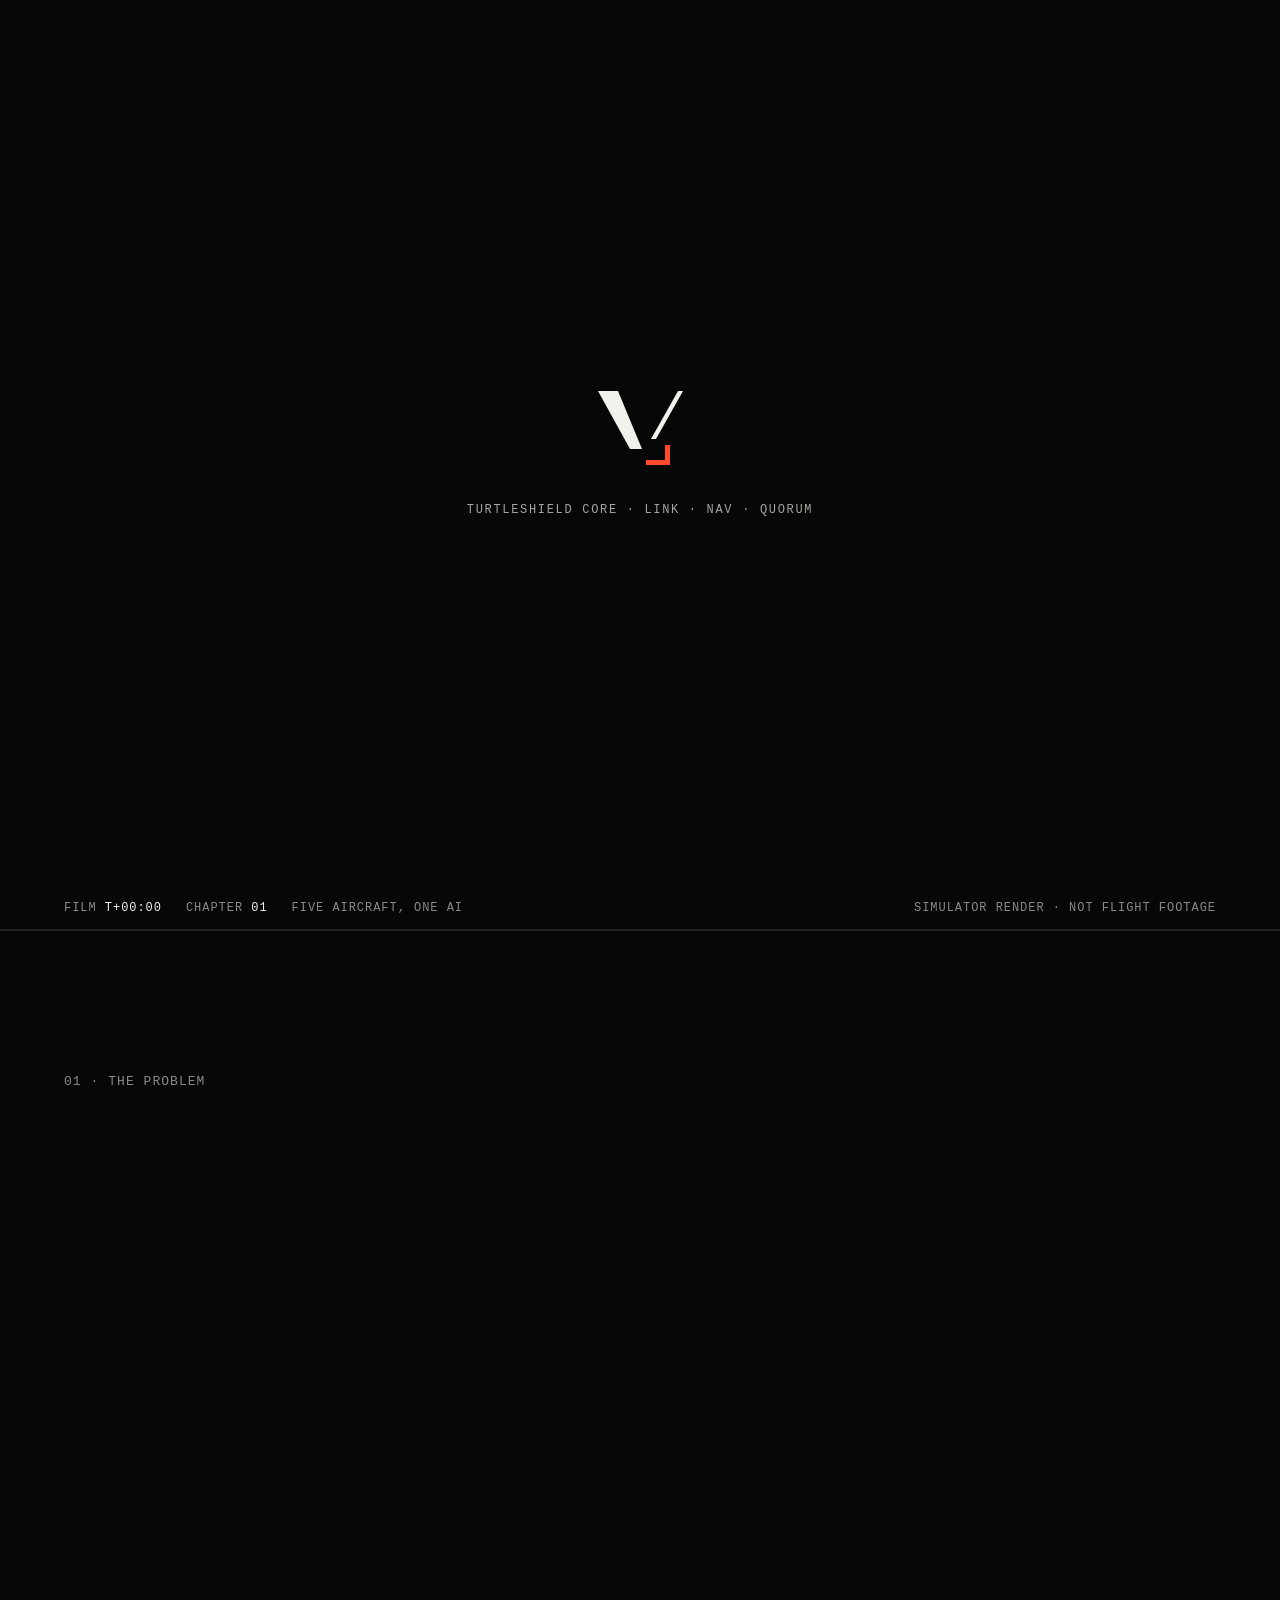
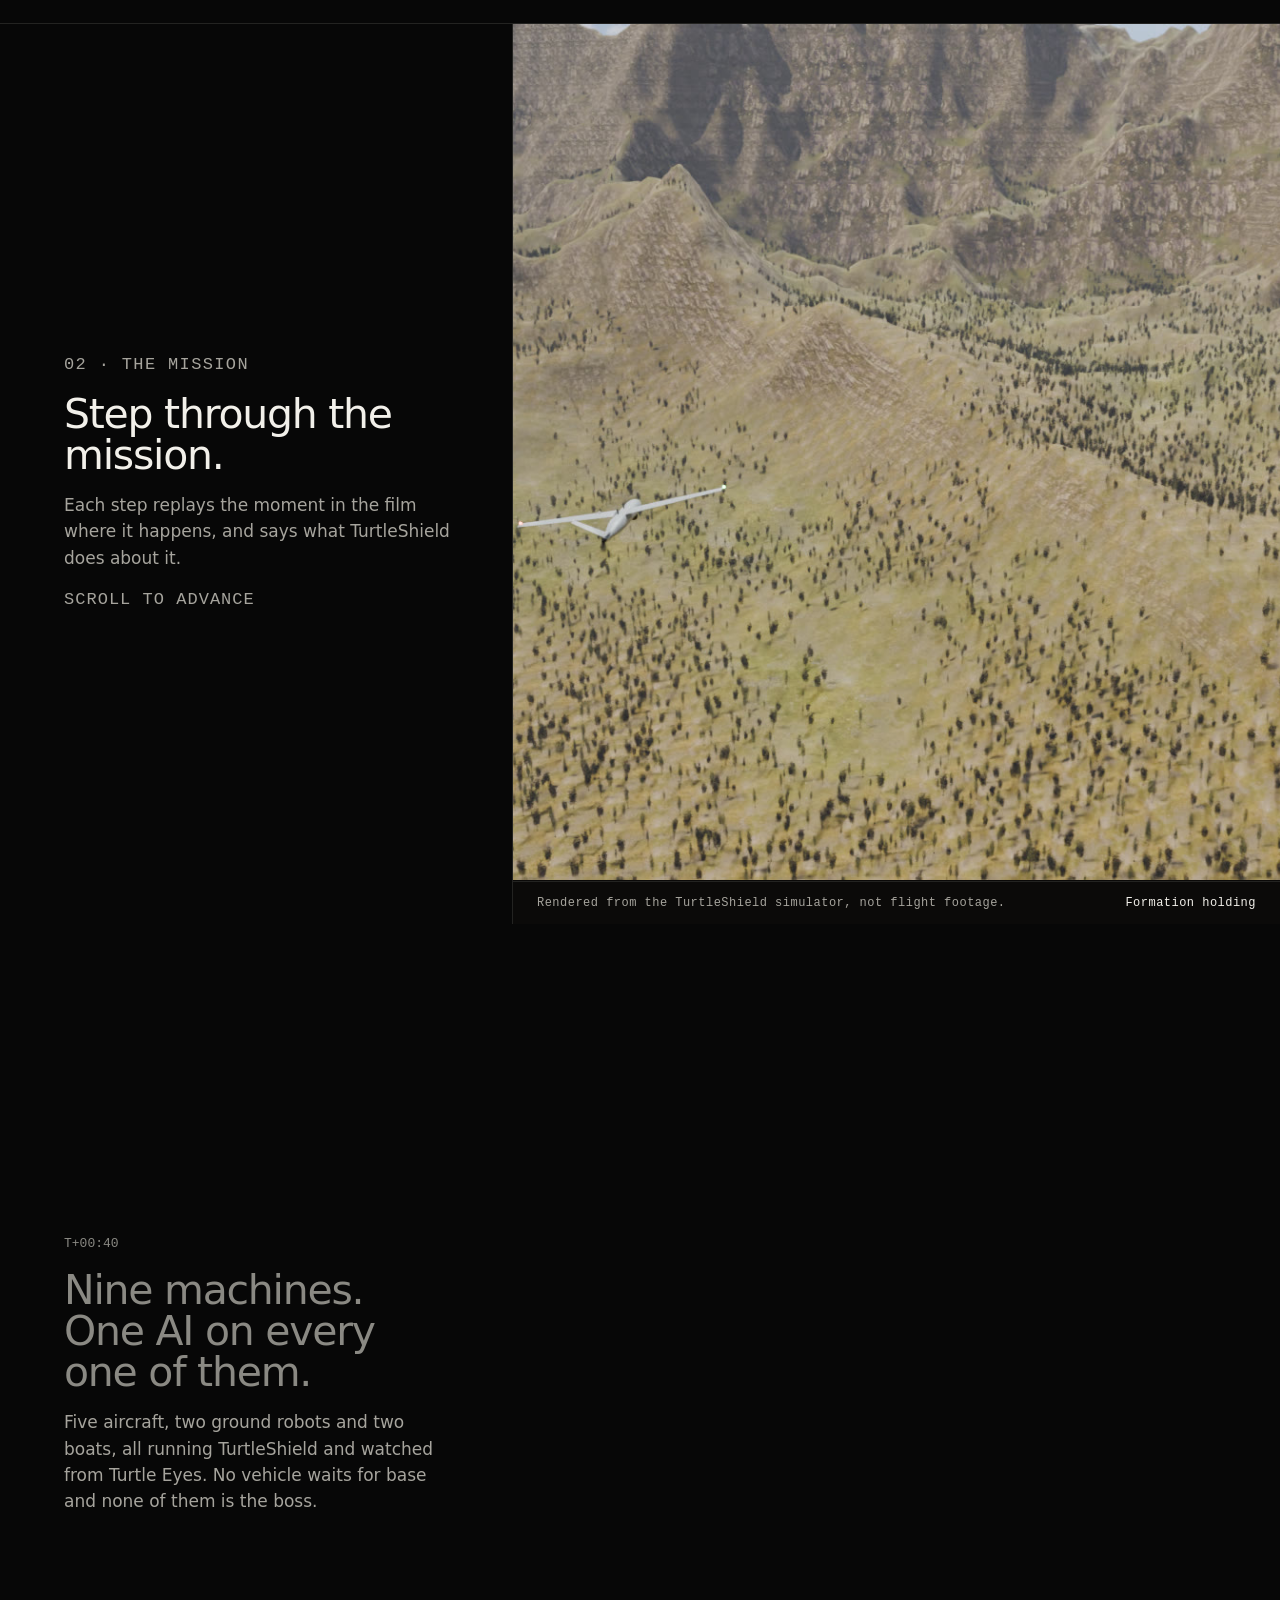
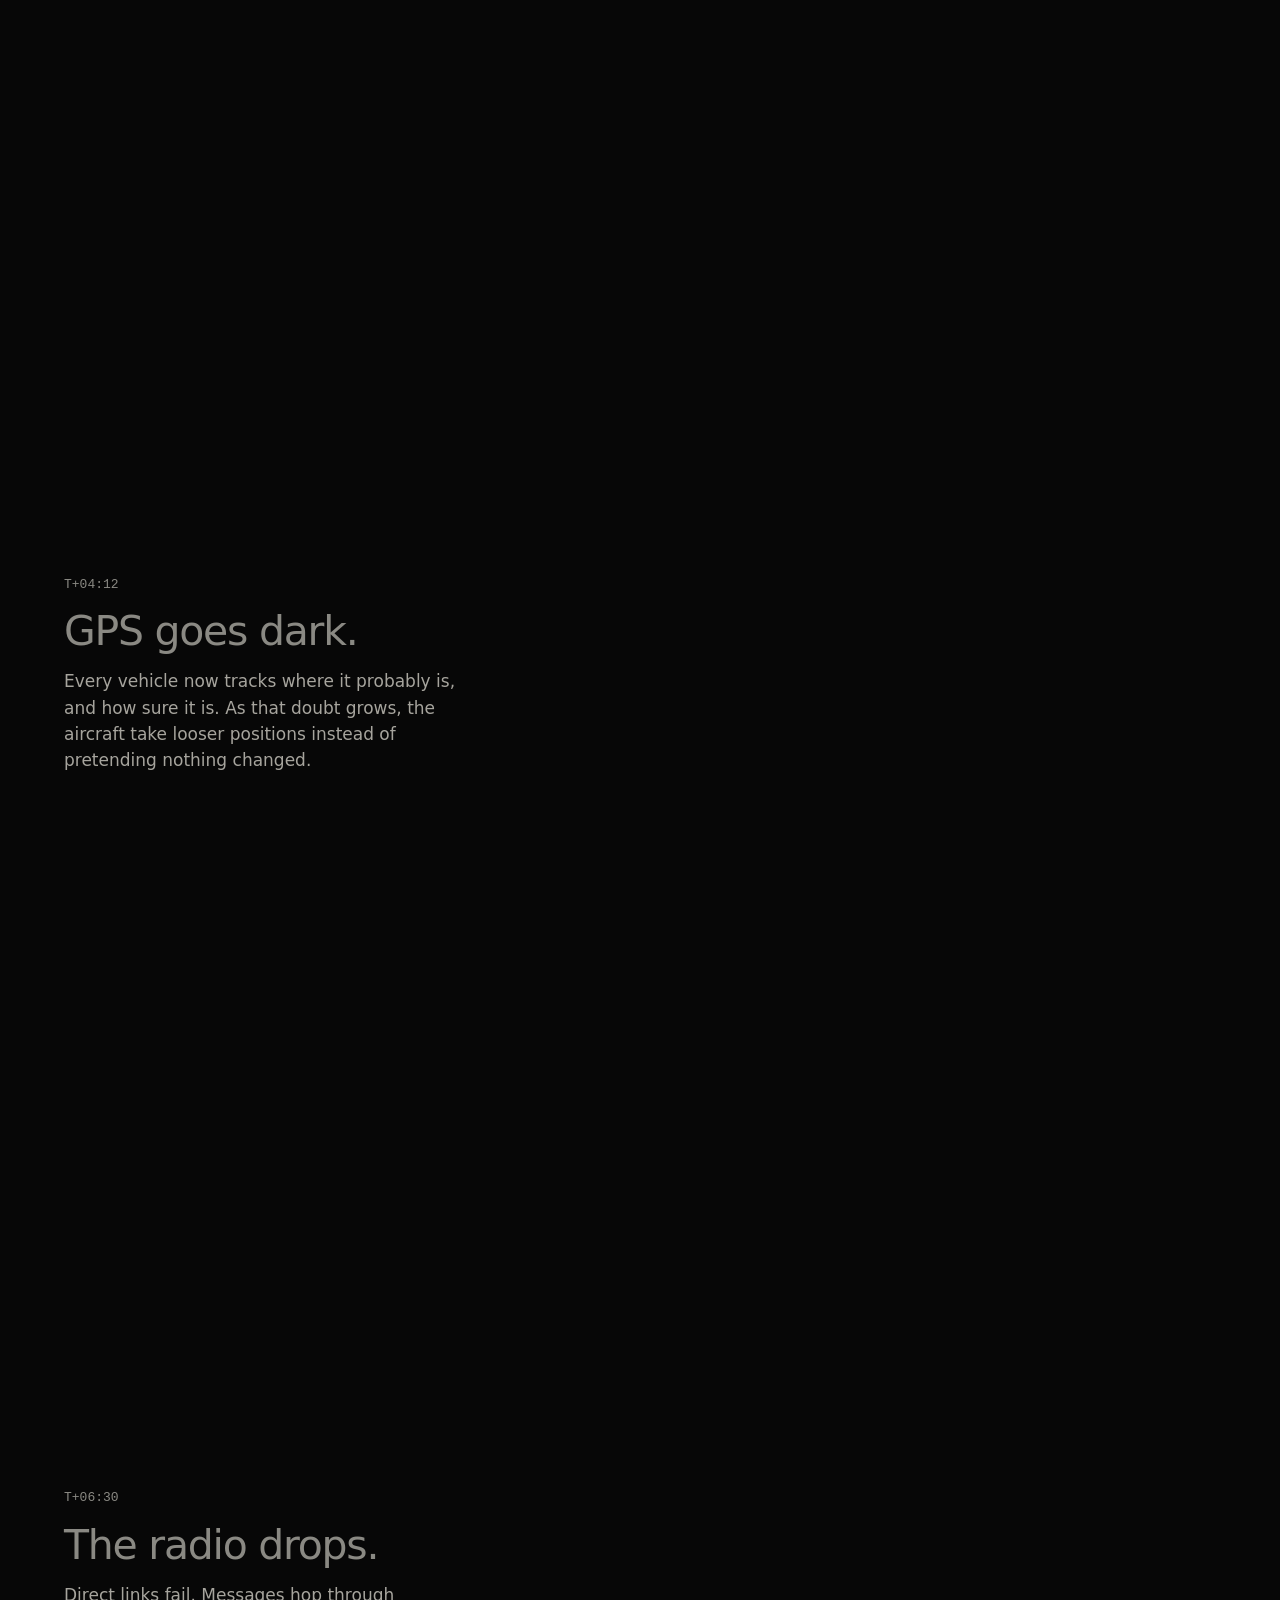
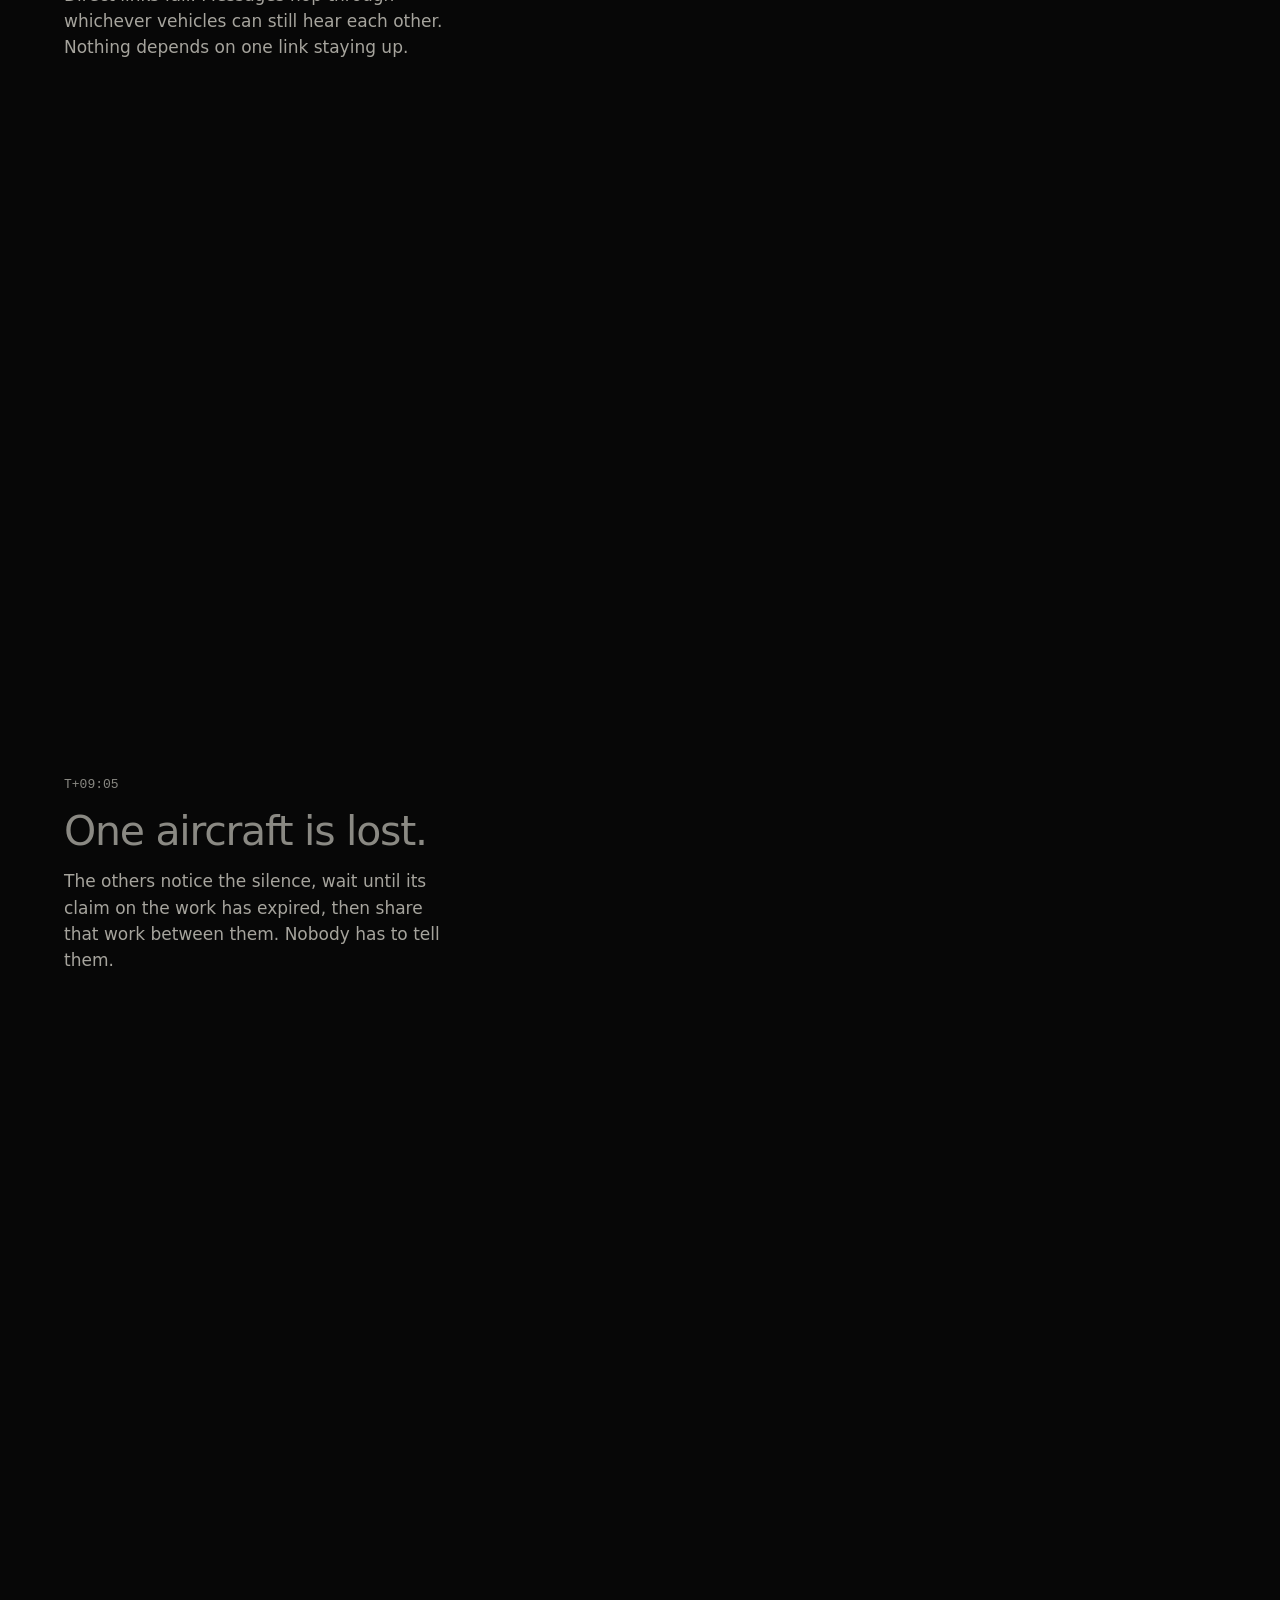
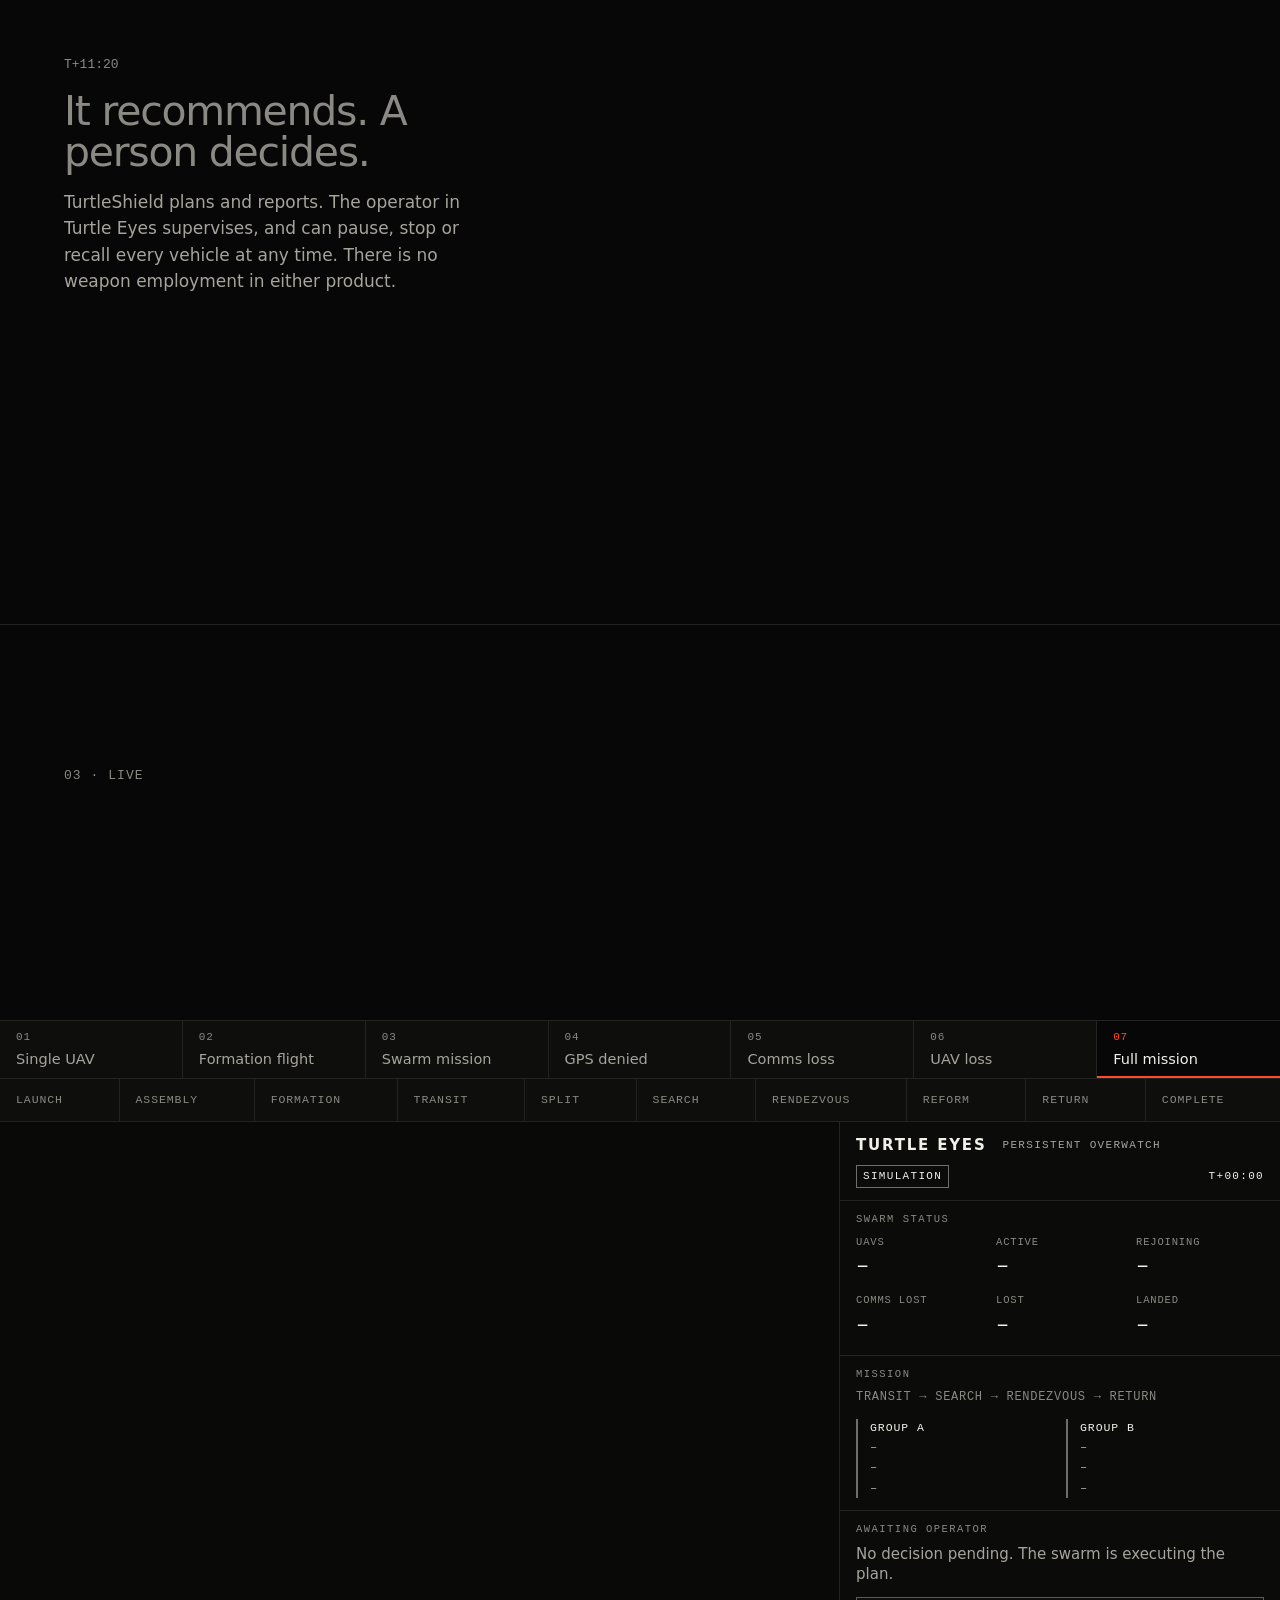
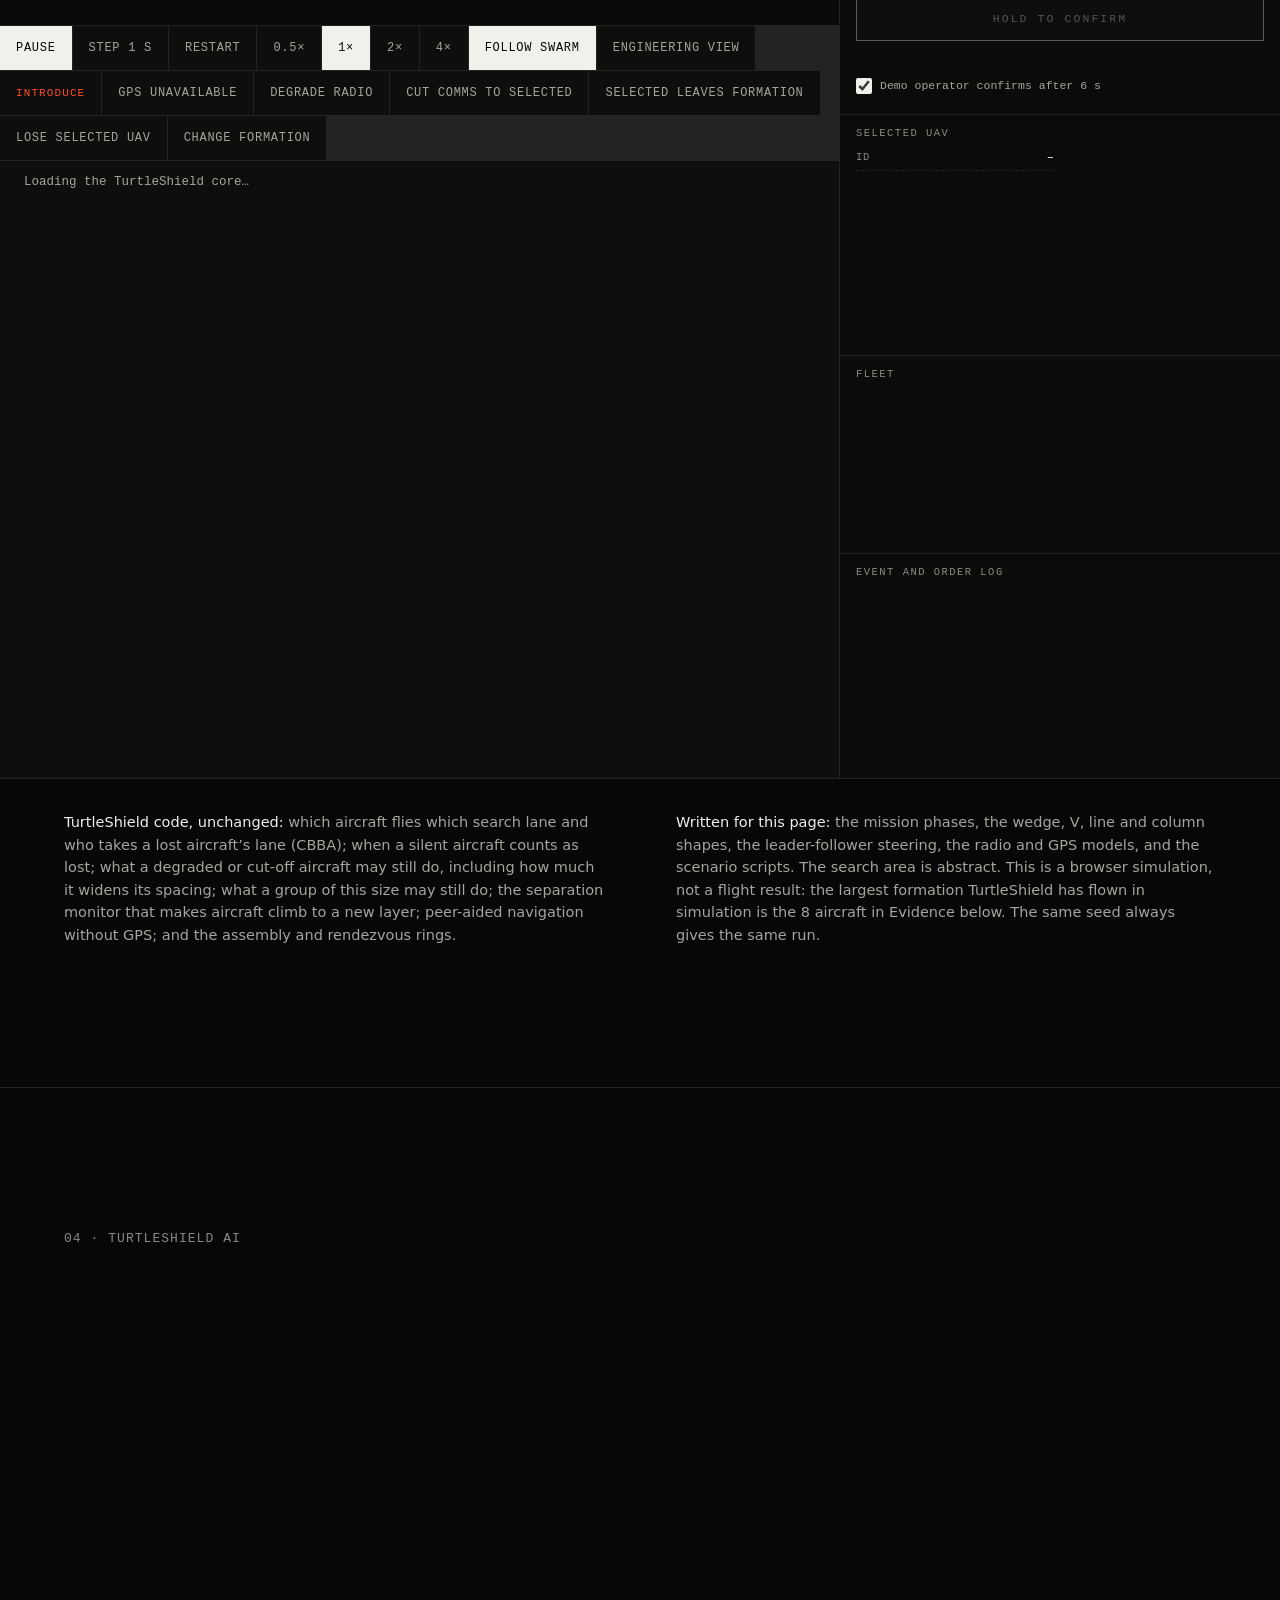
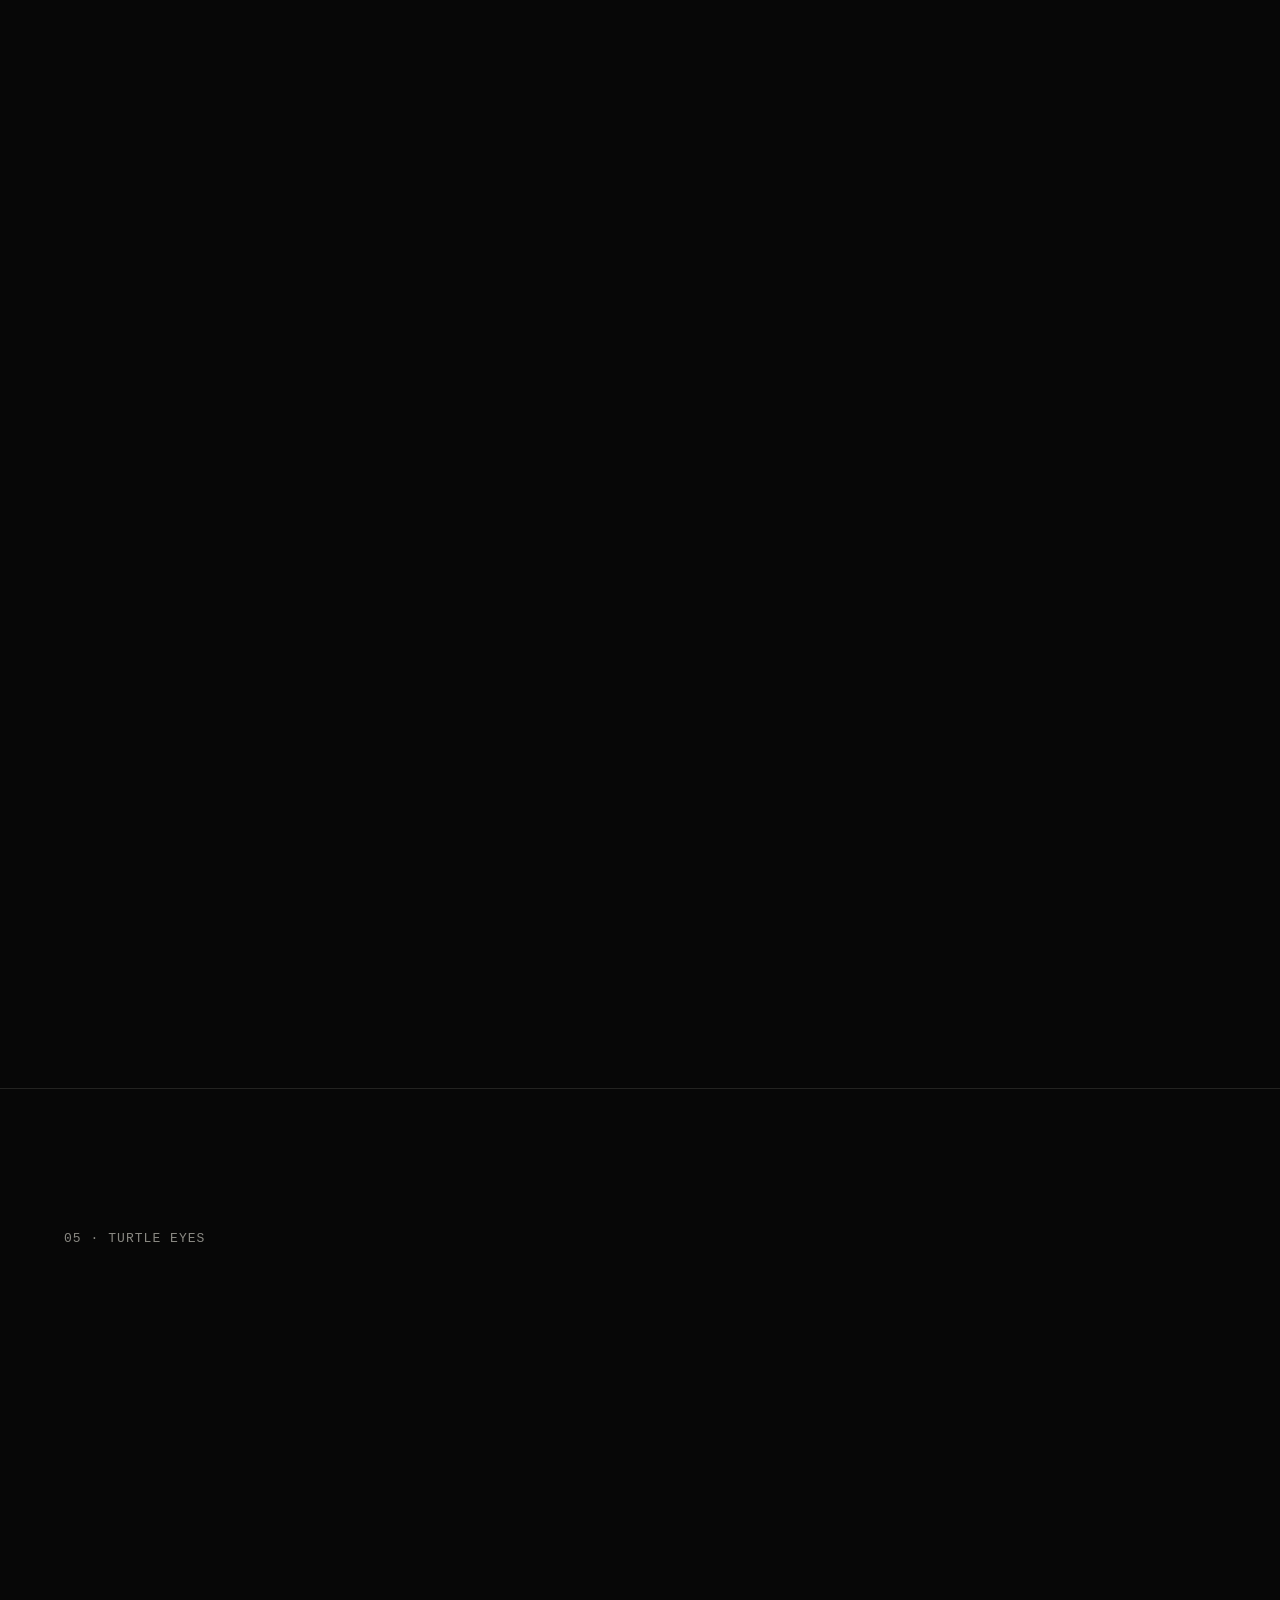
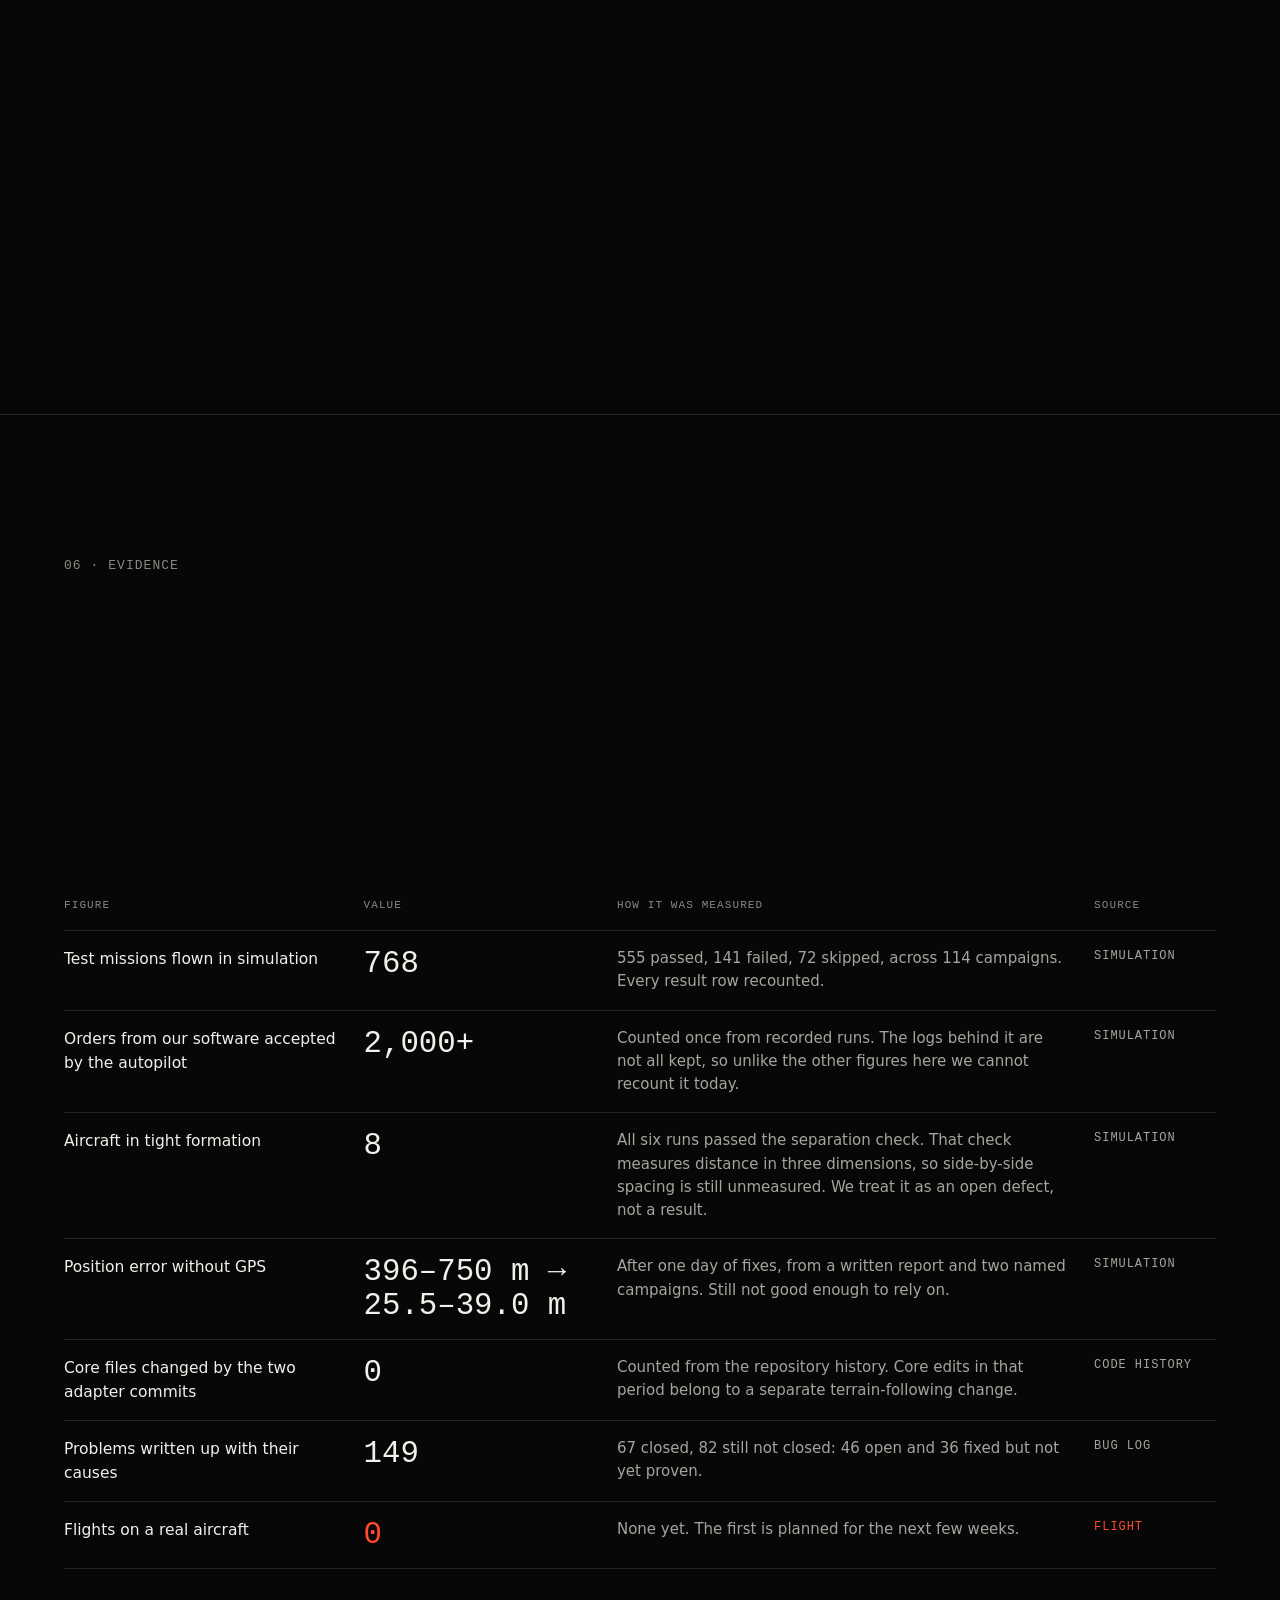
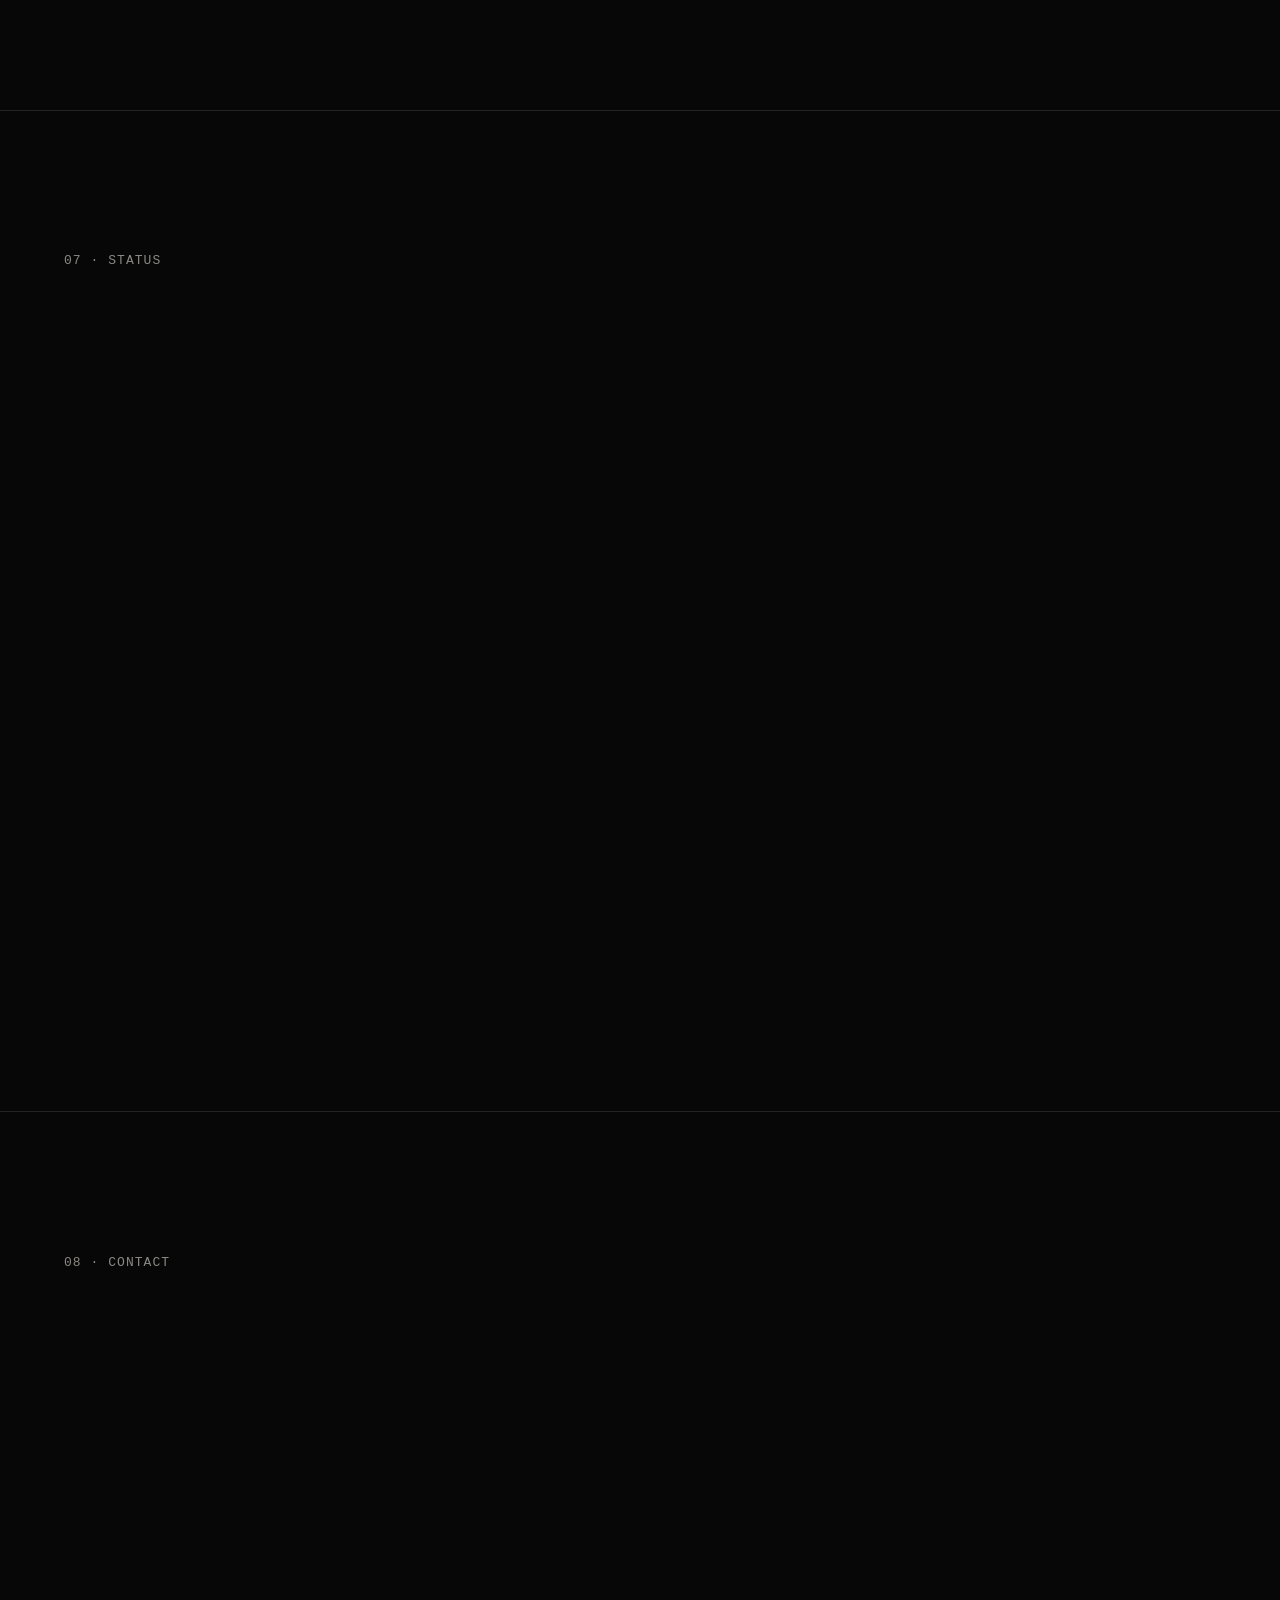
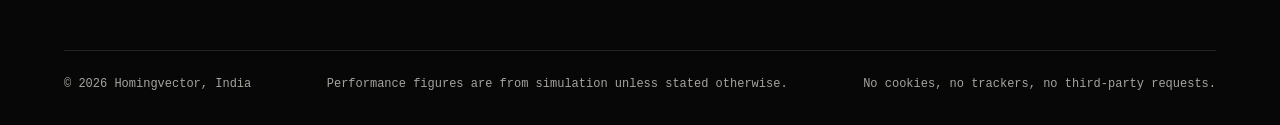
==== commit 4365837d: "Film captions: say what the footage is without the word CGI Three captions called the film "CGI rend" ====
--- a/index.html
+++ b/index.html
@@ -28,7 +28,7 @@
 <meta name="twitter:image" content="https://nidhipsharma123-lab.github.io/homingvector/brand/og-image-1200x630.png">
 <meta name="twitter:image:alt" content="The Homingvector mark, a broken V with a lock corner, above the line: Holds the mission when GPS and comms are gone.">
 <link rel="canonical" href="https://nidhipsharma123-lab.github.io/homingvector/">
-<meta name="theme-color" content="#070707">
+<meta name="theme-color" content="#0b1417">
 <meta name="color-scheme" content="dark">
 <link rel="icon" href="brand/favicon.svg" type="image/svg+xml">
 <link rel="icon" href="brand/favicon-32.png" sizes="32x32" type="image/png">
@@ -74,13 +74,13 @@
     <span aria-hidden="true">FILM <b id="ft">T+00:00</b></span><span aria-hidden="true">CHAPTER <b id="fc">01</b></span><span id="fs" aria-hidden="true">FIVE AIRCRAFT, ONE AI</span>
     <span class="inshot" id="inshot" role="group" aria-label="Vehicles in this shot of the film"></span>
     <output class="veh-info" id="veh-info" aria-live="polite"></output>
-    <span class="strip-r" aria-hidden="true">CGI · NOT FLIGHT FOOTAGE</span>
+    <span class="strip-r" aria-hidden="true">SIMULATOR RENDER · NOT FLIGHT FOOTAGE</span>
   </div>
   <div class="hero-body">
     <p class="eyebrow">TurtleShield AI · Turtle Eyes</p>
     <h1 id="h1">Holds the mission when GPS and comms are gone.</h1>
     <div class="hero-foot">
-      <p id="film-desc">TurtleShield keeps drones, ground robots and boats working as one team when GPS is jammed and the radio drops out. Turtle Eyes is the console its operators supervise it from. The film is CGI rendered in Blender, not flight footage.</p>
+      <p id="film-desc">TurtleShield keeps drones, ground robots and boats working as one team when GPS is jammed and the radio drops out. Turtle Eyes is the console its operators supervise it from. The film is Rendered from the TurtleShield simulator, not flight footage.</p>
       <div class="cta"><a class="go mag" href="#live" data-cursor="engage">Break it yourself</a><button class="ctrl" id="film-toggle" type="button" aria-pressed="true">Pause film</button></div>
     </div>
     <ol class="film-steps" aria-label="What the film shows">
@@ -151,12 +151,12 @@
     </div>
     <div class="view">
       <div class="view-gl">
-        <video class="story-v" id="storyv" muted playsinline preload="metadata" poster="media/hero-poster.jpg" aria-label="The part of the CGI film that matches the current step of the mission">
+        <video class="story-v" id="storyv" muted playsinline preload="metadata" poster="media/hero-poster.jpg" aria-label="The part of the simulator film that matches the current step of the mission">
           <source src="media/hero-film.webm" type="video/webm">
           <source src="media/hero-film.mp4" type="video/mp4">
         </video>
       </div>
-      <div class="view-cap"><span>CGI rendered in Blender, not flight footage.</span><b id="vstate" aria-live="polite">Formation holding</b></div>
+      <div class="view-cap"><span>Rendered from the TurtleShield simulator, not flight footage.</span><b id="vstate" aria-live="polite">Formation holding</b></div>
     </div>
   </div>
 </section>
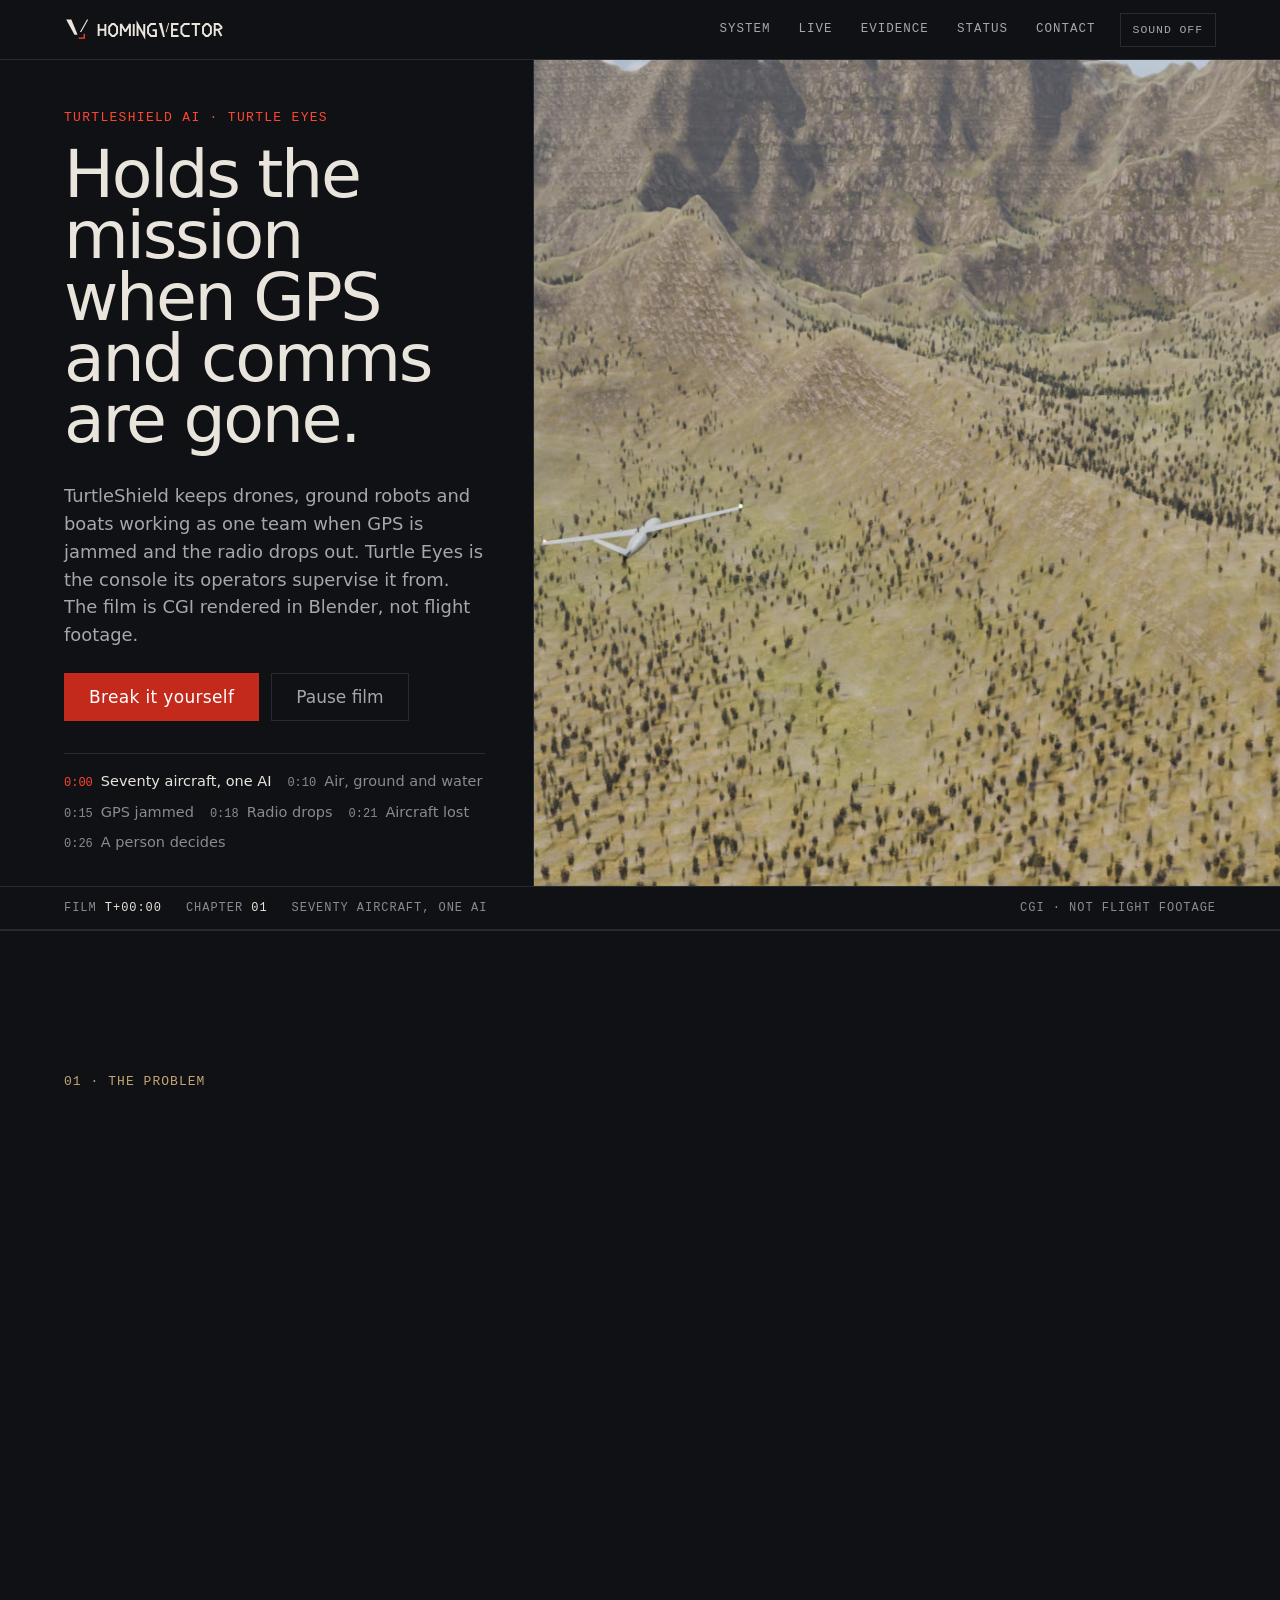
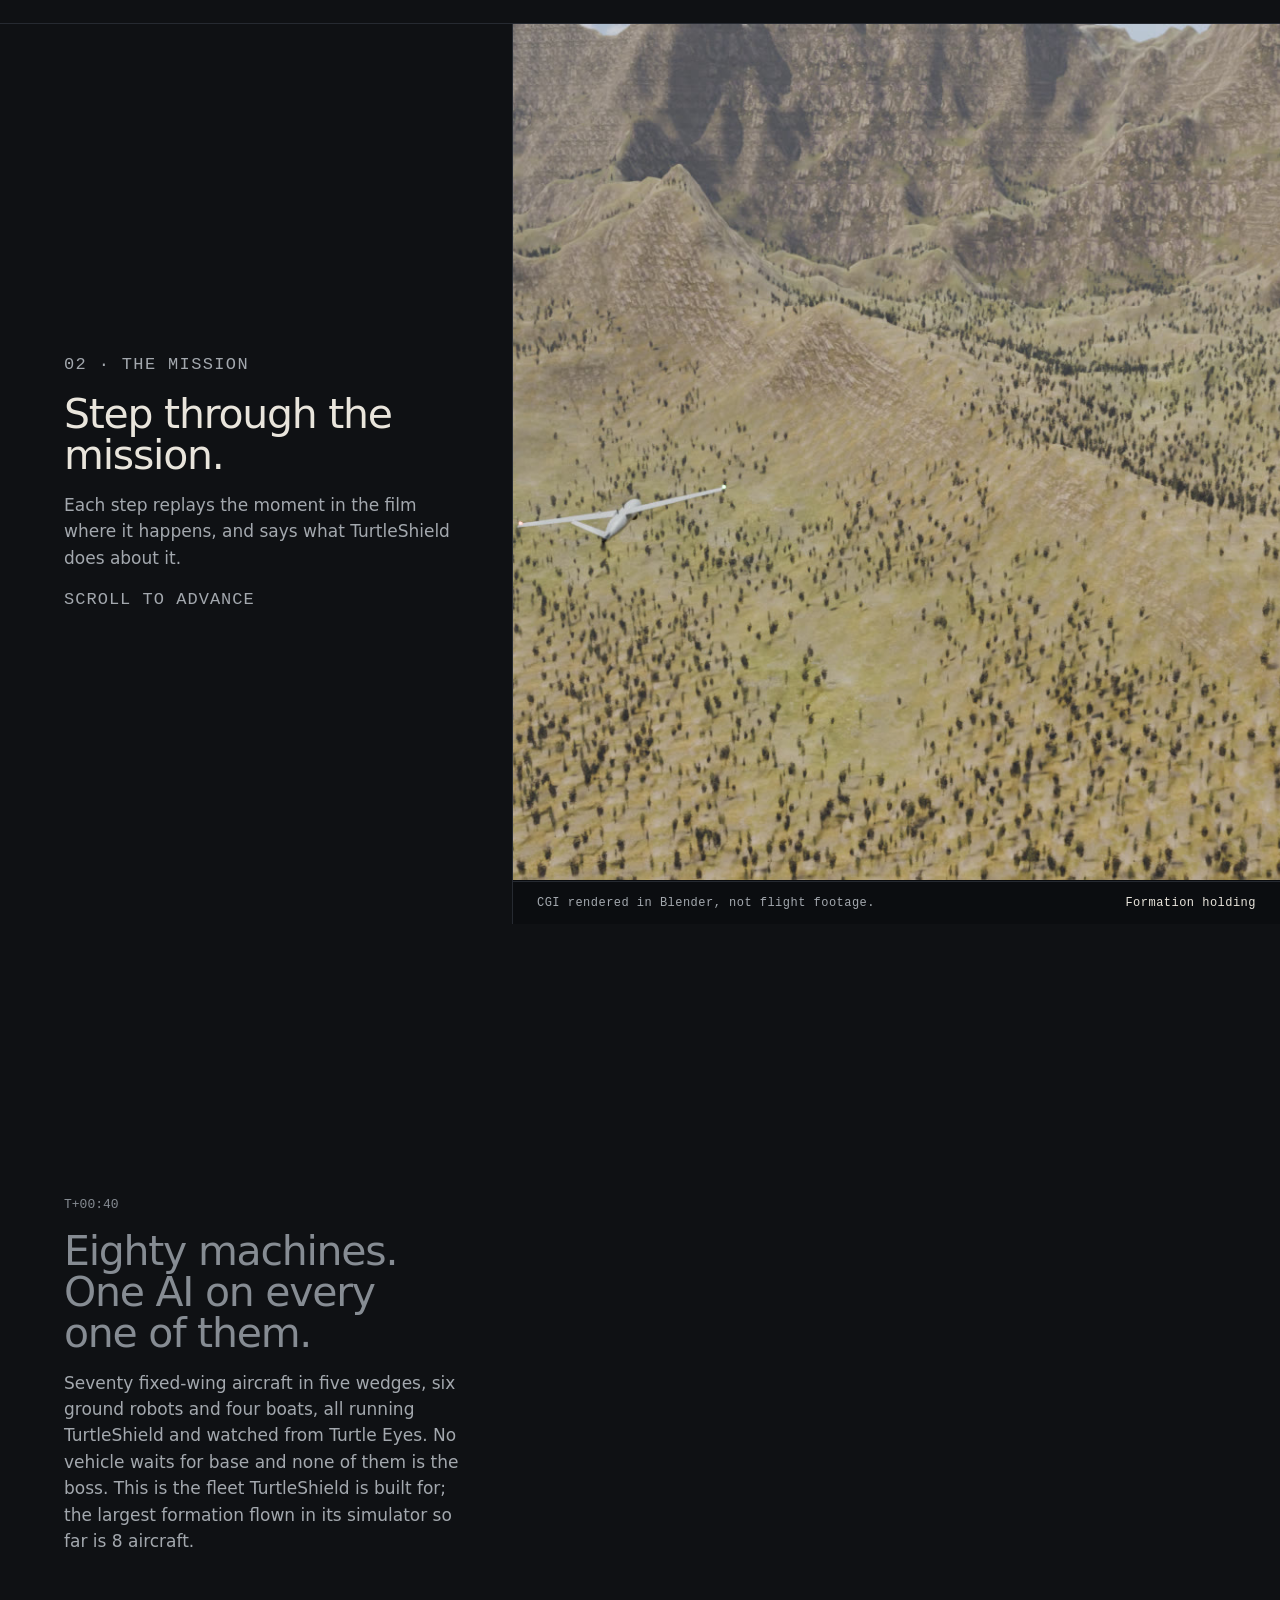
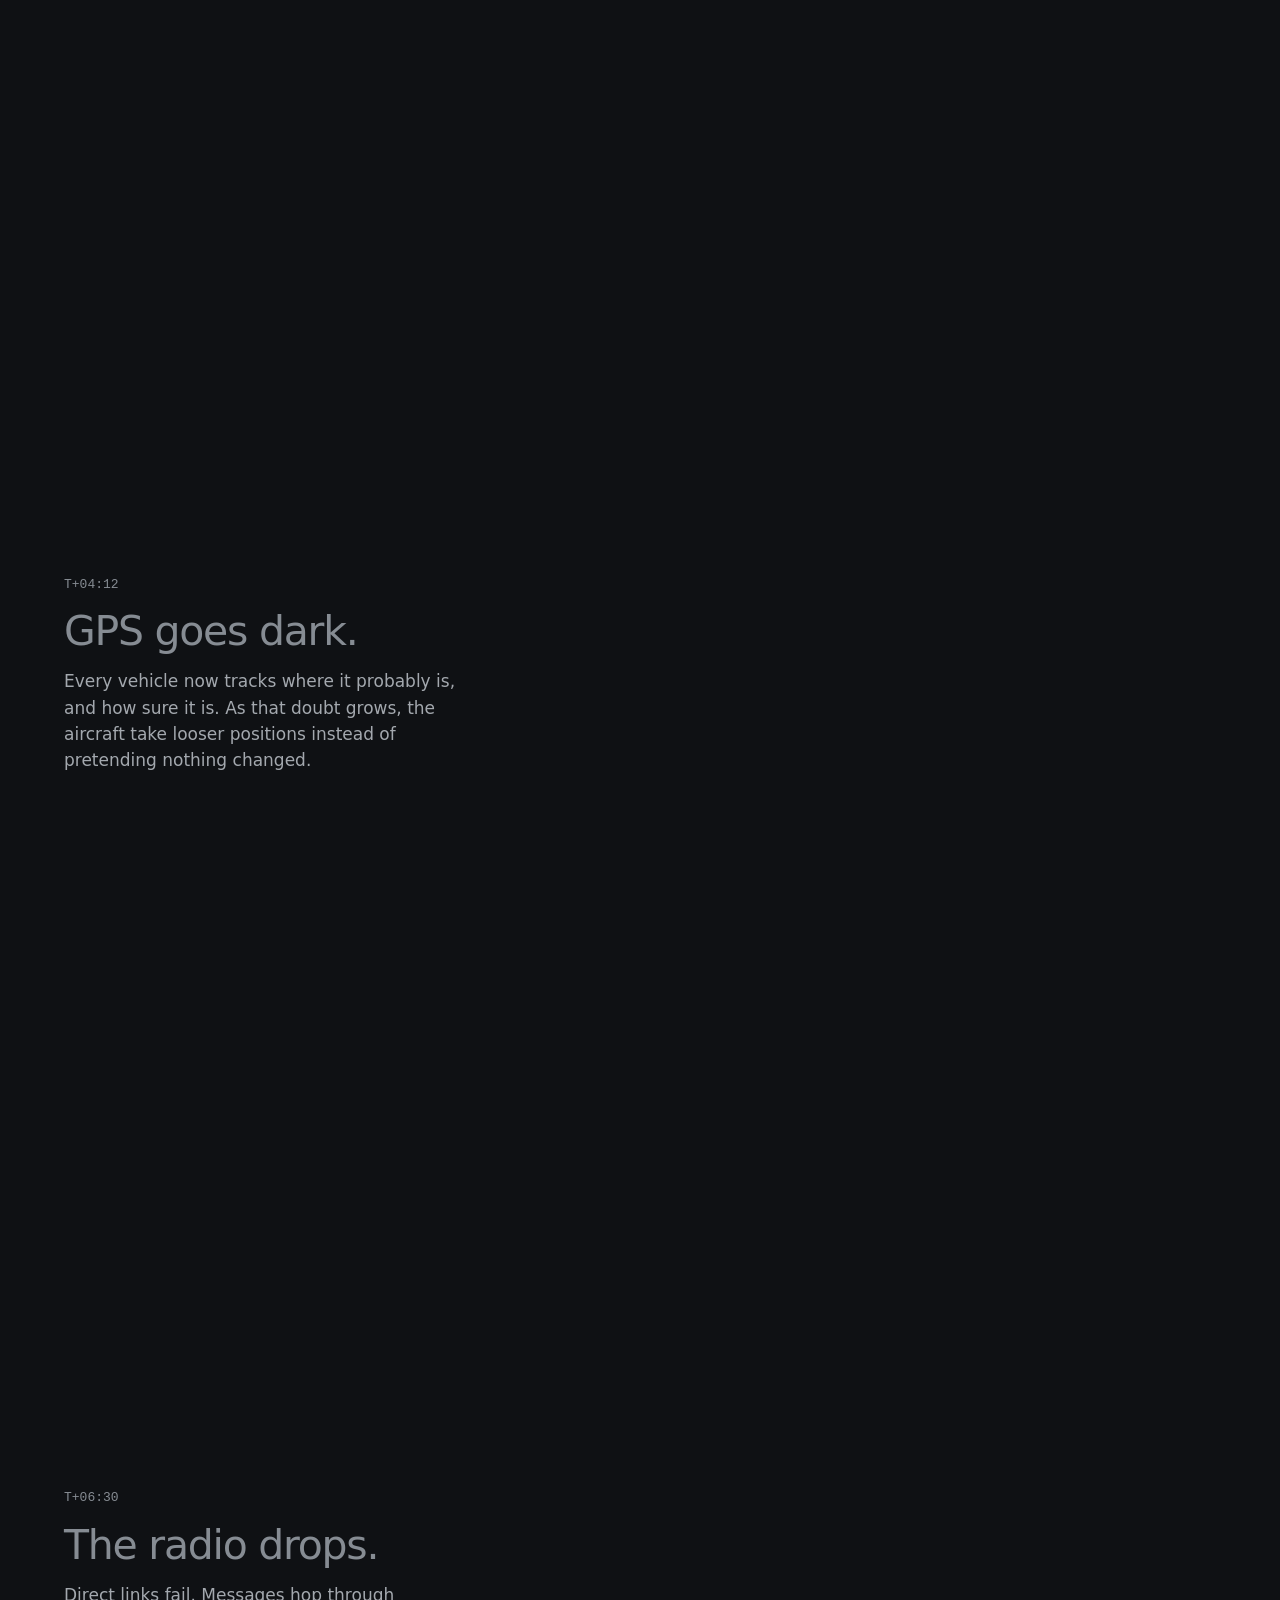
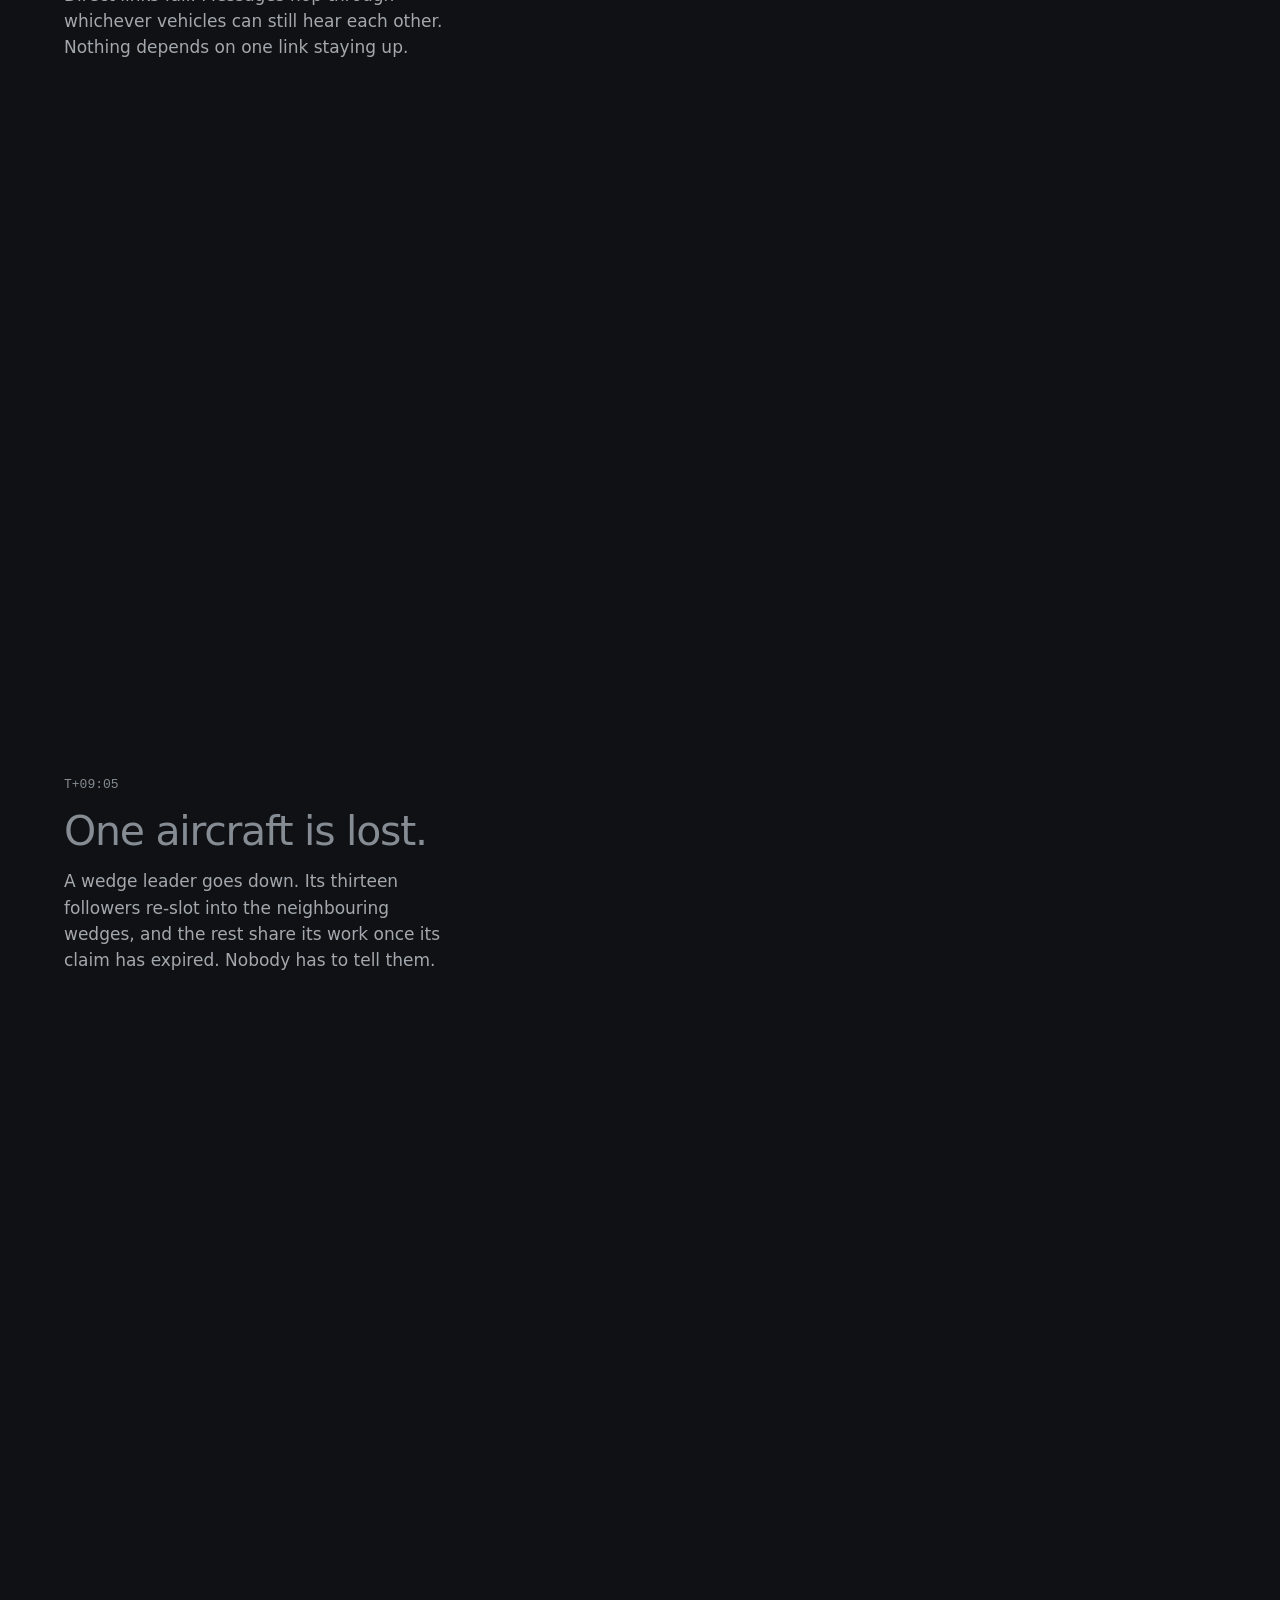
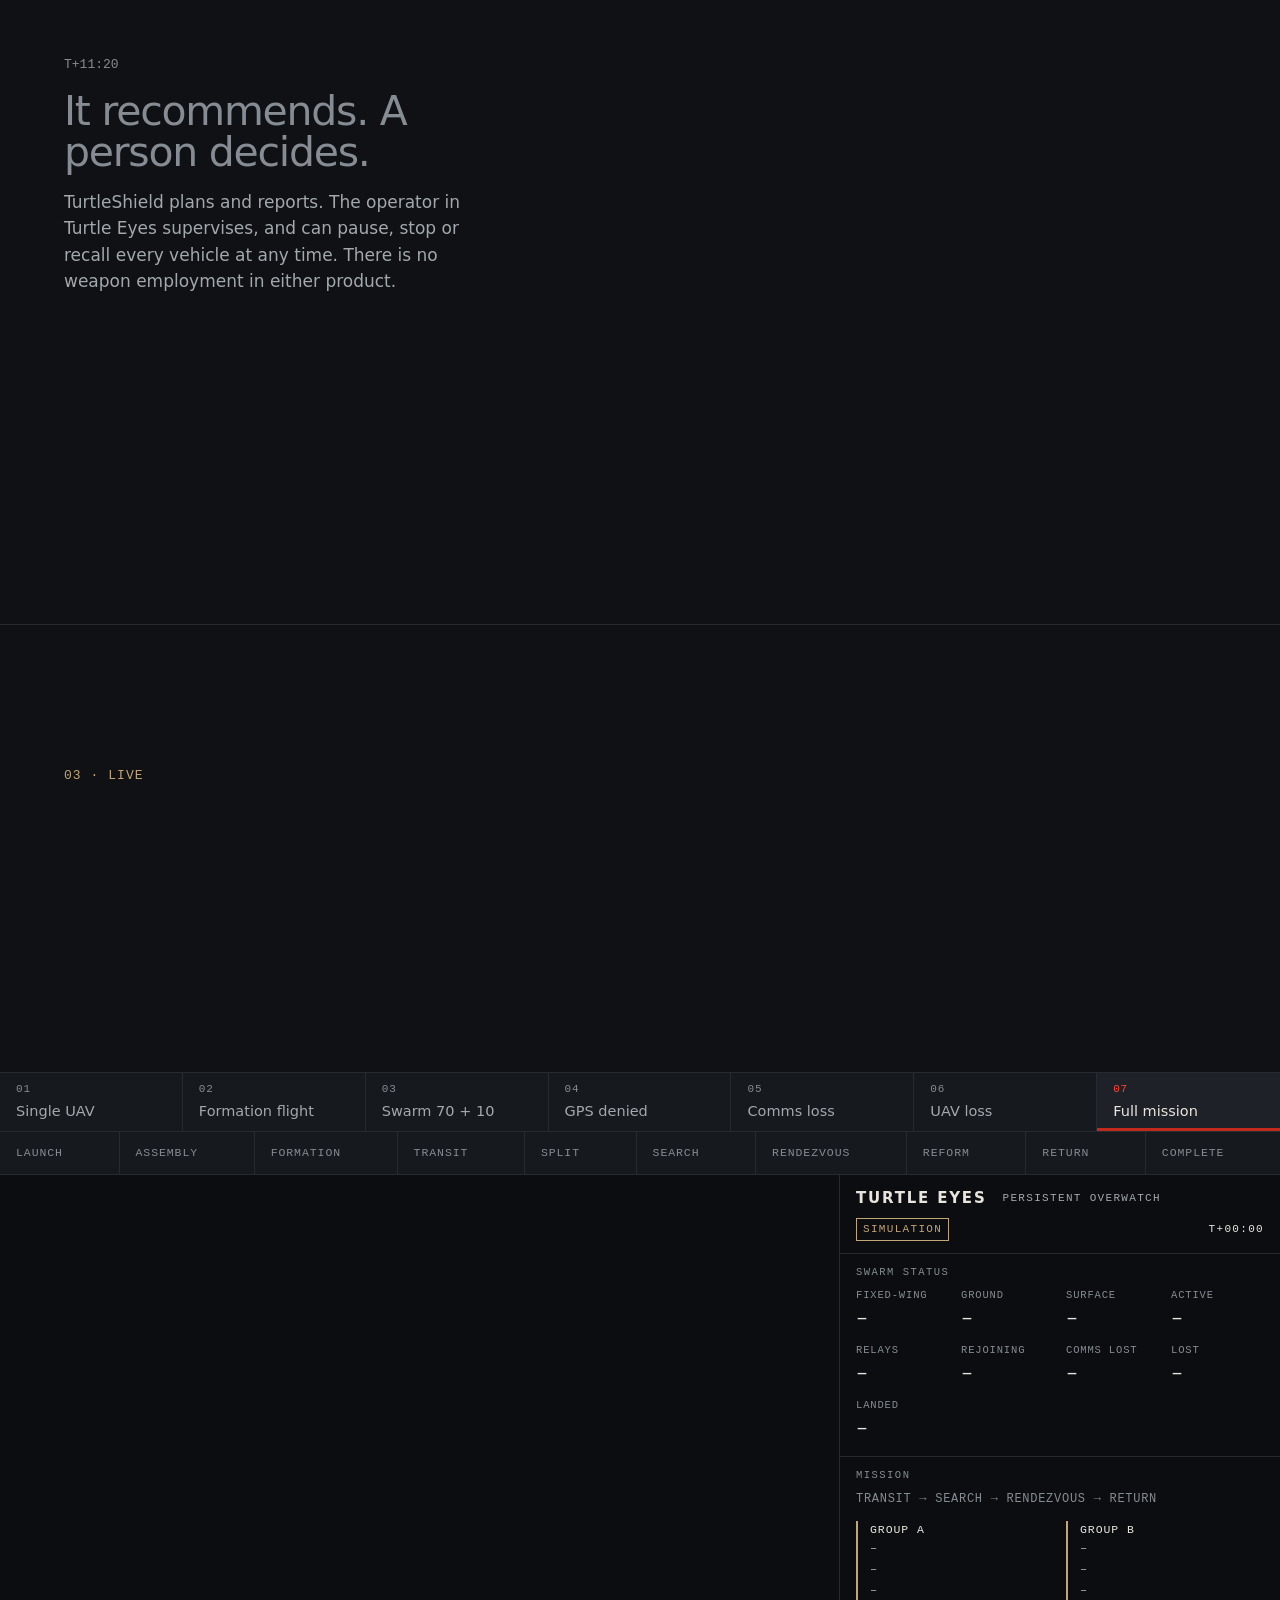
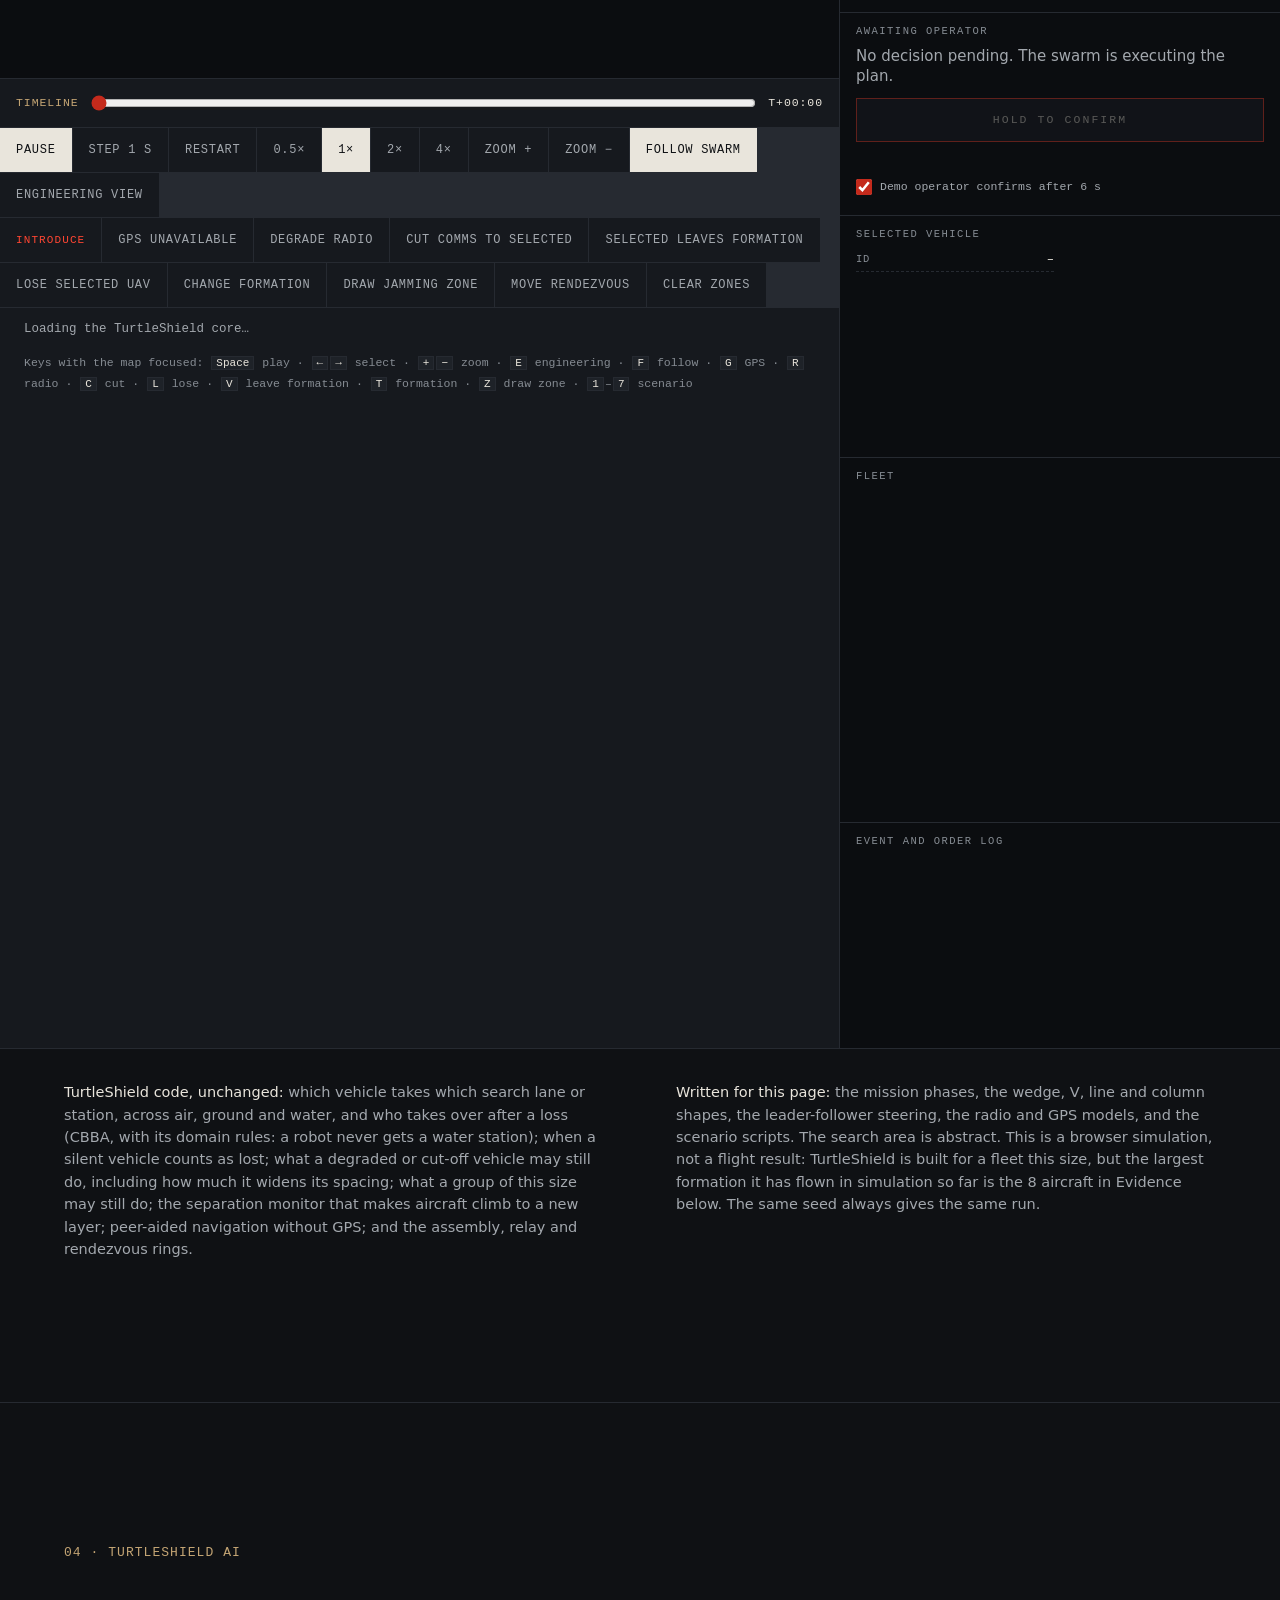
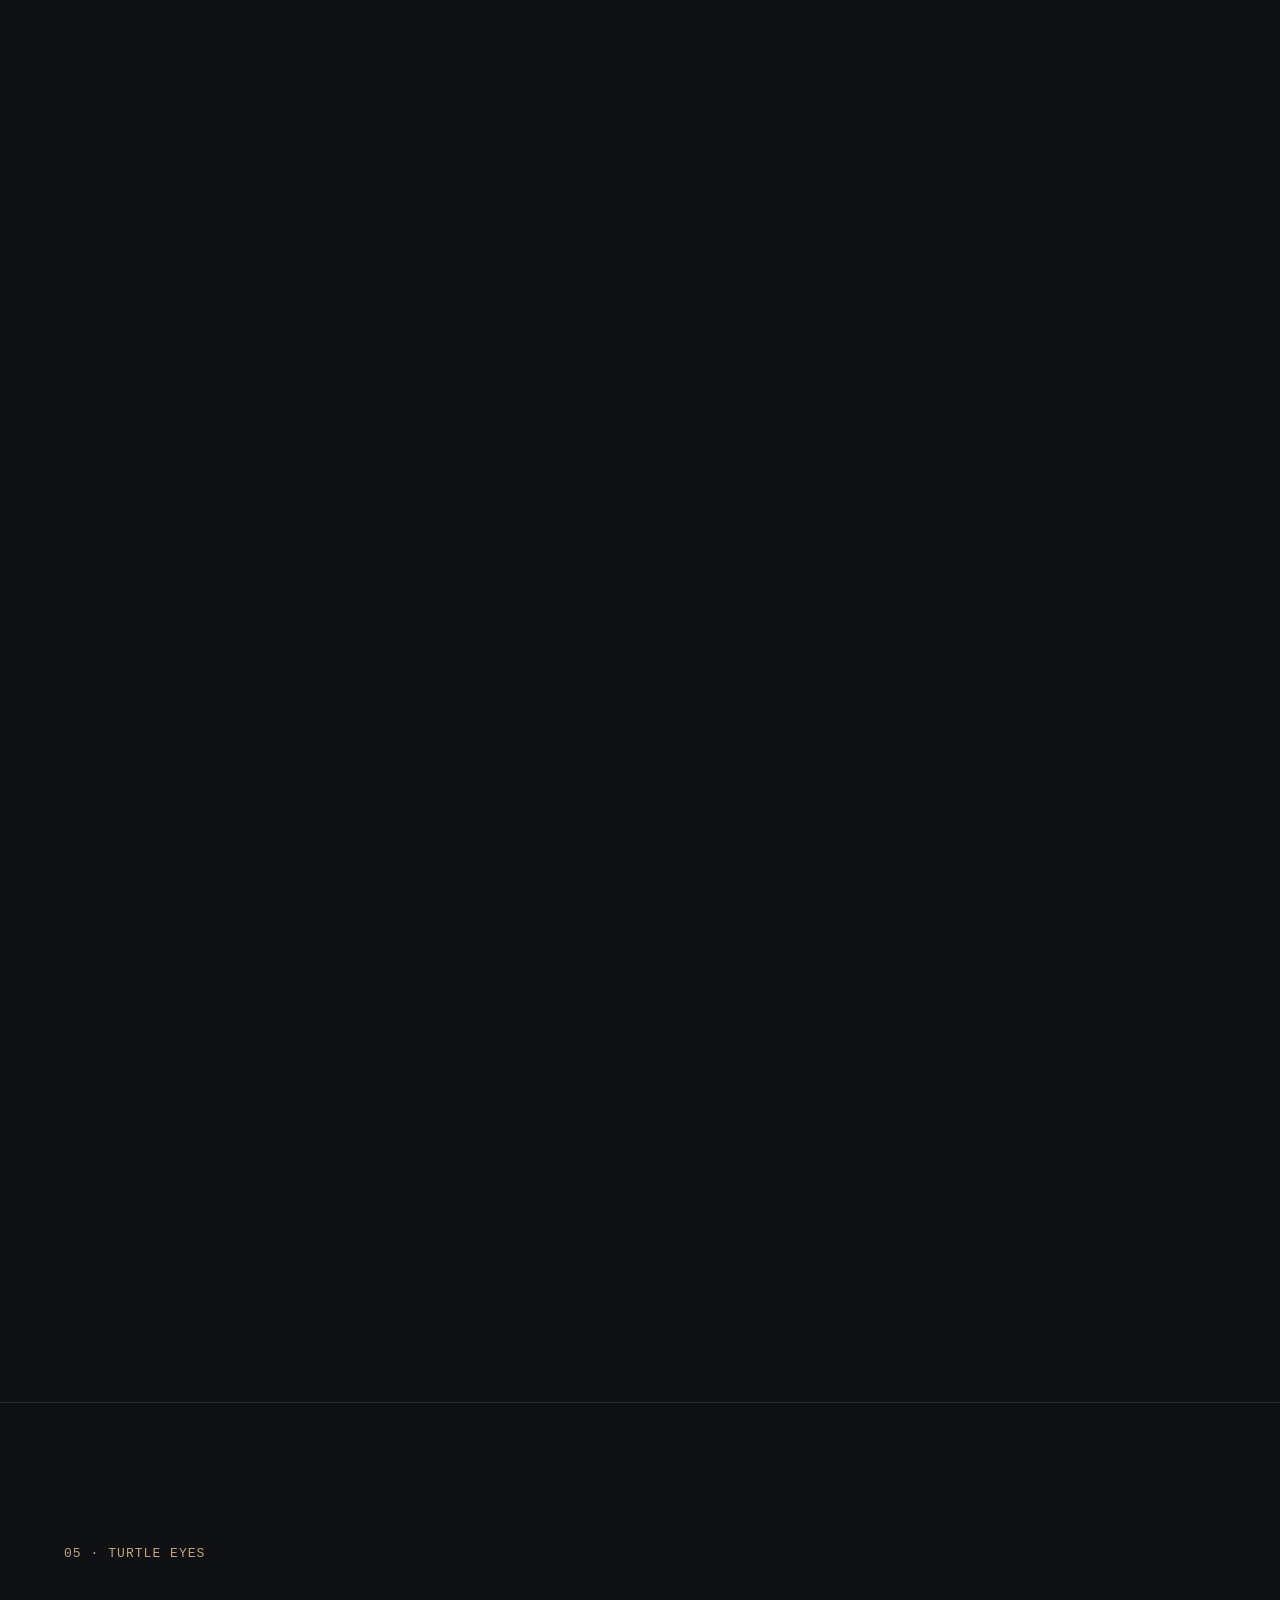
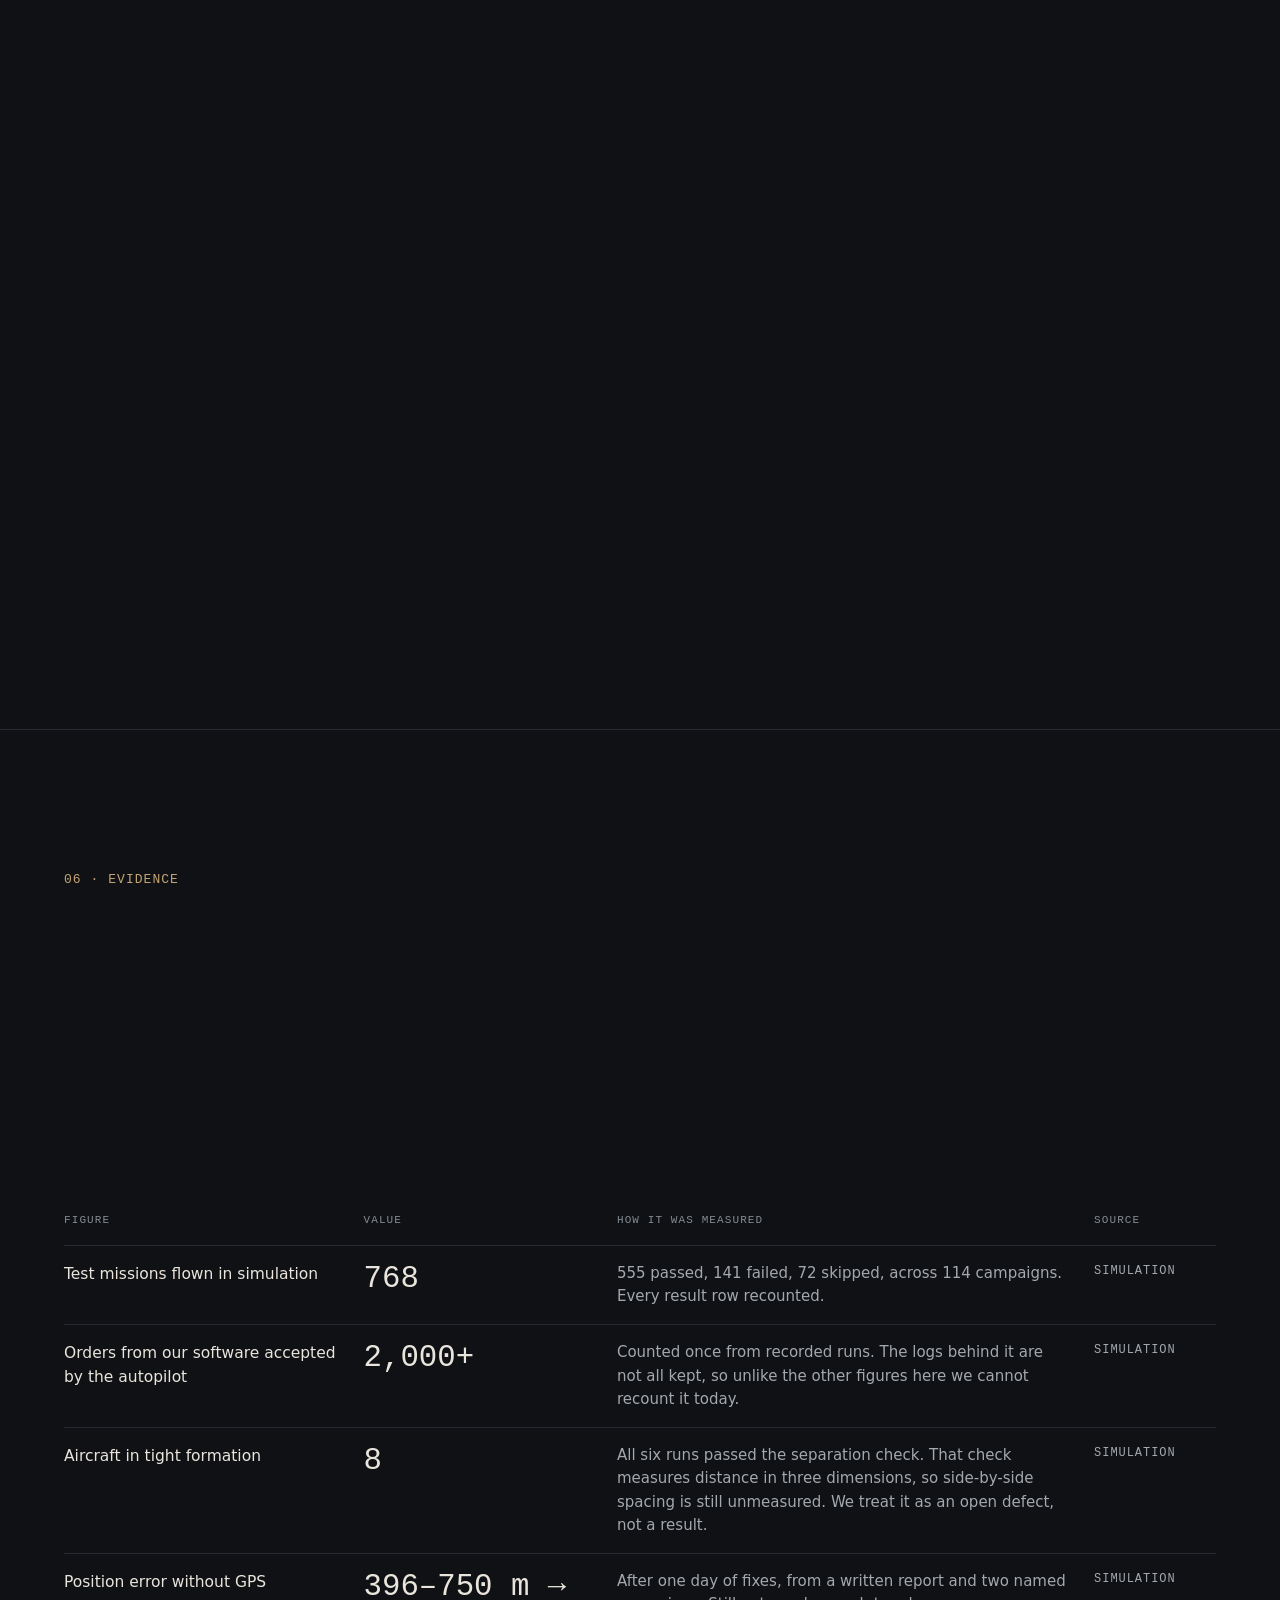
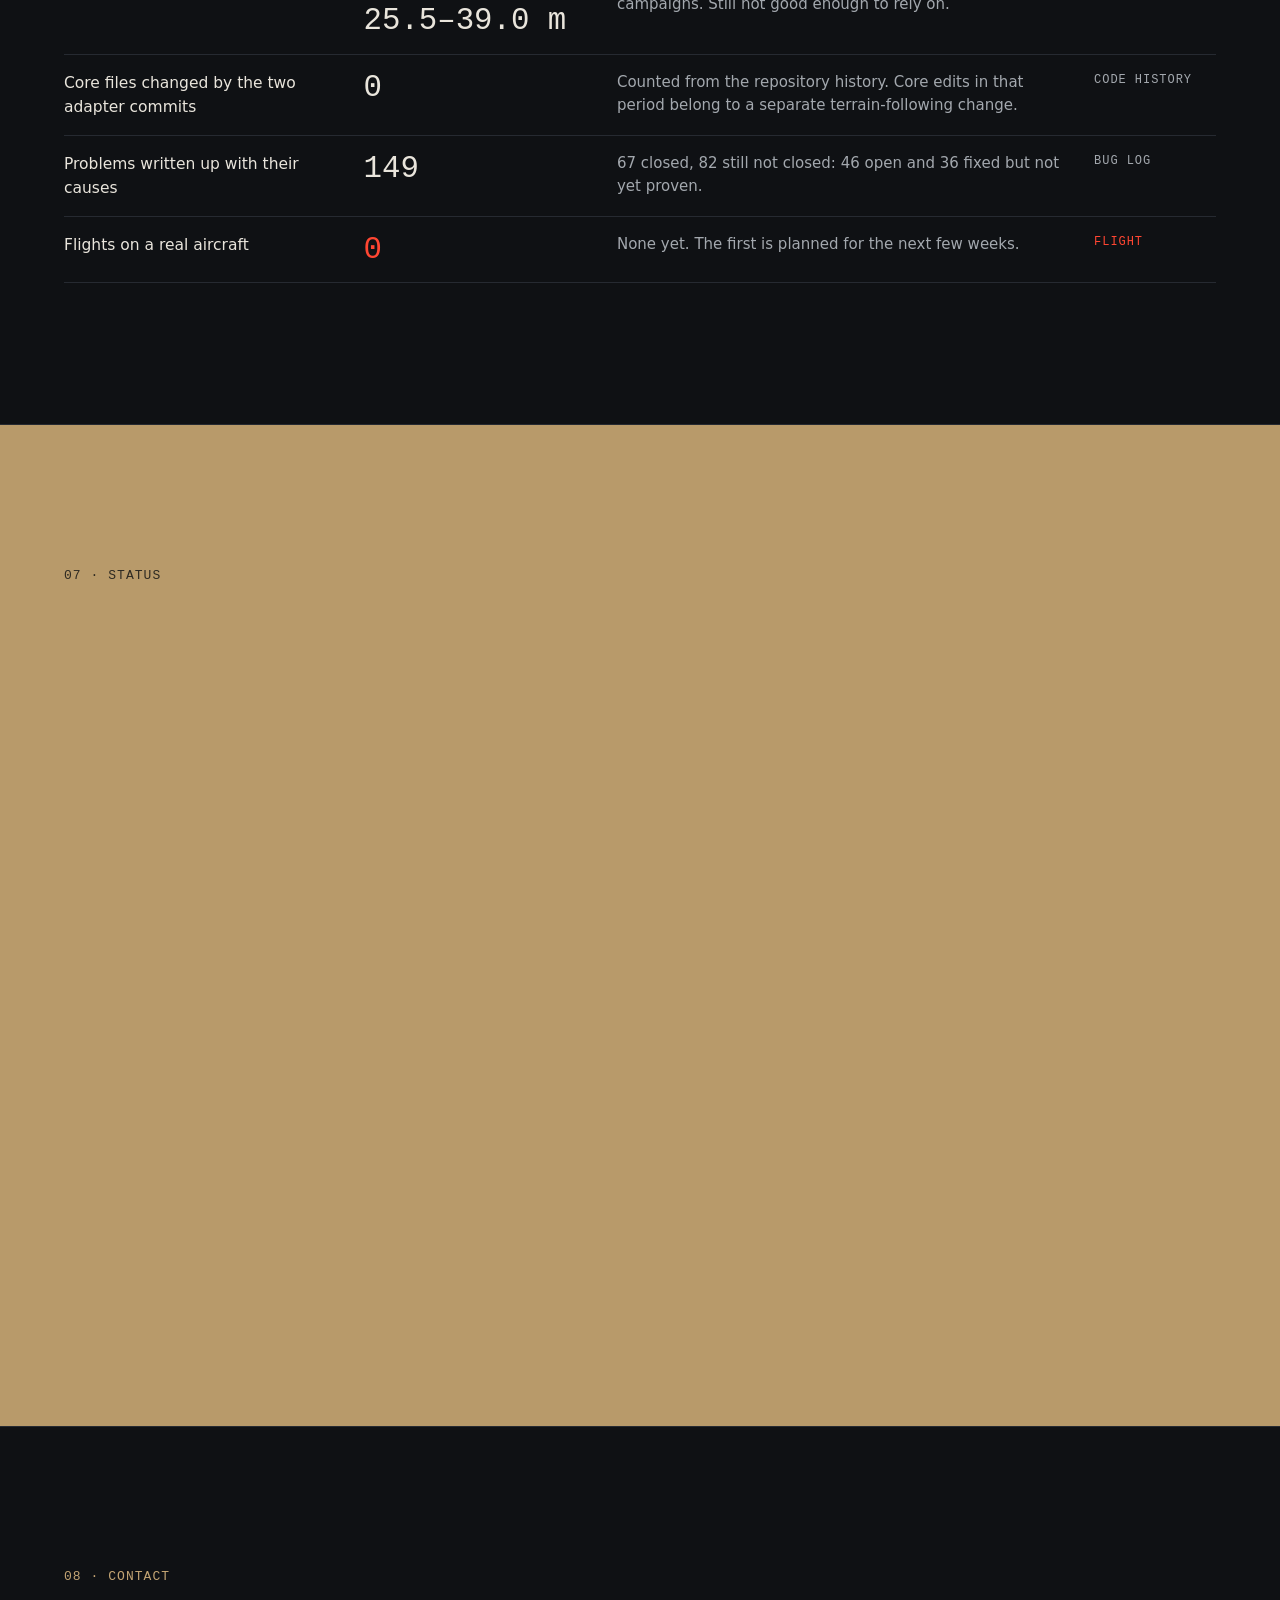
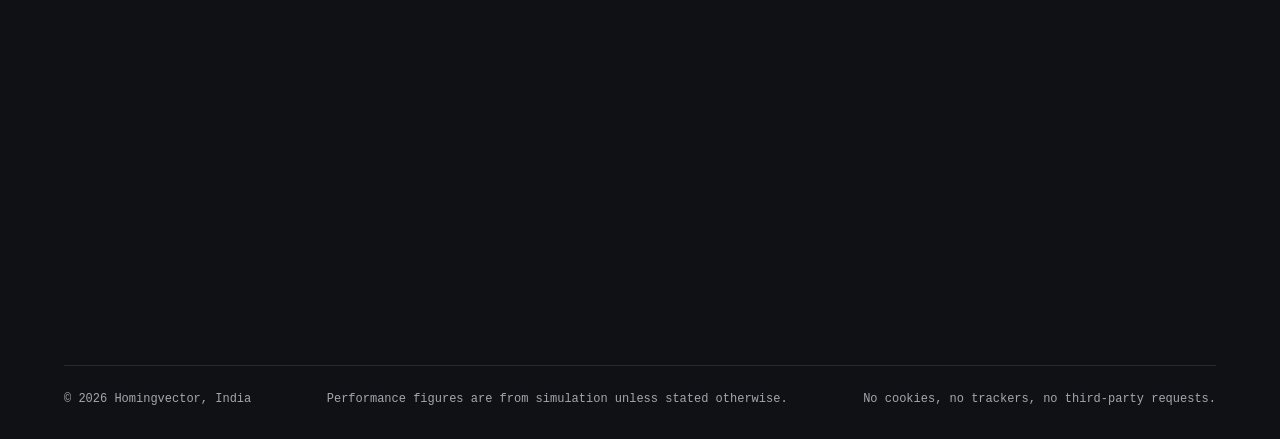
==== commit e9734669: "70 fixed-wing + 6 ground + 4 surface swarm, exact timeline rewind, drawn jamming zones, defense pale" ====
--- a/index.html
+++ b/index.html
@@ -28,7 +28,7 @@
 <meta name="twitter:image" content="https://nidhipsharma123-lab.github.io/homingvector/brand/og-image-1200x630.png">
 <meta name="twitter:image:alt" content="The Homingvector mark, a broken V with a lock corner, above the line: Holds the mission when GPS and comms are gone.">
 <link rel="canonical" href="https://nidhipsharma123-lab.github.io/homingvector/">
-<meta name="theme-color" content="#0b1417">
+<meta name="theme-color" content="#0f1114">
 <meta name="color-scheme" content="dark">
 <link rel="icon" href="brand/favicon.svg" type="image/svg+xml">
 <link rel="icon" href="brand/favicon-32.png" sizes="32x32" type="image/png">
@@ -74,17 +74,17 @@
     <span aria-hidden="true">FILM <b id="ft">T+00:00</b></span><span aria-hidden="true">CHAPTER <b id="fc">01</b></span><span id="fs" aria-hidden="true">FIVE AIRCRAFT, ONE AI</span>
     <span class="inshot" id="inshot" role="group" aria-label="Vehicles in this shot of the film"></span>
     <output class="veh-info" id="veh-info" aria-live="polite"></output>
-    <span class="strip-r" aria-hidden="true">SIMULATOR RENDER · NOT FLIGHT FOOTAGE</span>
+    <span class="strip-r" aria-hidden="true">CGI · NOT FLIGHT FOOTAGE</span>
   </div>
   <div class="hero-body">
     <p class="eyebrow">TurtleShield AI · Turtle Eyes</p>
     <h1 id="h1">Holds the mission when GPS and comms are gone.</h1>
     <div class="hero-foot">
-      <p id="film-desc">TurtleShield keeps drones, ground robots and boats working as one team when GPS is jammed and the radio drops out. Turtle Eyes is the console its operators supervise it from. The film is Rendered from the TurtleShield simulator, not flight footage.</p>
+      <p id="film-desc">TurtleShield keeps drones, ground robots and boats working as one team when GPS is jammed and the radio drops out. Turtle Eyes is the console its operators supervise it from. The film is CGI rendered in Blender, not flight footage.</p>
       <div class="cta"><a class="go mag" href="#live" data-cursor="engage">Break it yourself</a><button class="ctrl" id="film-toggle" type="button" aria-pressed="true">Pause film</button></div>
     </div>
     <ol class="film-steps" aria-label="What the film shows">
-      <li class="on"><span>0:00</span>Five aircraft, one AI</li>
+      <li class="on"><span>0:00</span>Seventy aircraft, one AI</li>
       <li><span>0:10</span>Air, ground and water</li>
       <li><span>0:15</span>GPS jammed</li>
       <li><span>0:18</span>Radio drops</li>
@@ -119,8 +119,8 @@
       <div class="chapters" id="chapters" tabindex="0" role="region" aria-label="Mission steps">
         <article class="chapter" data-ch="1">
           <span class="clock">T+00:40</span>
-          <h2>Nine machines. One AI on every one of them.</h2>
-          <p>Five aircraft, two ground robots and two boats, all running TurtleShield and watched from Turtle Eyes. No vehicle waits for base and none of them is the boss.</p>
+          <h2>Eighty machines. One AI on every one of them.</h2>
+          <p>Seventy fixed-wing aircraft in five wedges, six ground robots and four boats, all running TurtleShield and watched from Turtle Eyes. No vehicle waits for base and none of them is the boss. This is the fleet TurtleShield is built for; the largest formation flown in its simulator so far is 8 aircraft.</p>
         </article>
         <article class="chapter" data-ch="2">
           <span class="clock">T+04:12</span>
@@ -135,7 +135,7 @@
         <article class="chapter" data-ch="4">
           <span class="clock">T+09:05</span>
           <h2>One aircraft is lost.</h2>
-          <p>The others notice the silence, wait until its claim on the work has expired, then share that work between them. Nobody has to tell them.</p>
+          <p>A wedge leader goes down. Its thirteen followers re-slot into the neighbouring wedges, and the rest share its work once its claim has expired. Nobody has to tell them.</p>
         </article>
         <article class="chapter" data-ch="5">
           <span class="clock">T+11:20</span>
@@ -151,12 +151,12 @@
     </div>
     <div class="view">
       <div class="view-gl">
-        <video class="story-v" id="storyv" muted playsinline preload="metadata" poster="media/hero-poster.jpg" aria-label="The part of the simulator film that matches the current step of the mission">
+        <video class="story-v" id="storyv" muted playsinline preload="metadata" poster="media/hero-poster.jpg" aria-label="The part of the CGI film that matches the current step of the mission">
           <source src="media/hero-film.webm" type="video/webm">
           <source src="media/hero-film.mp4" type="video/mp4">
         </video>
       </div>
-      <div class="view-cap"><span>Rendered from the TurtleShield simulator, not flight footage.</span><b id="vstate" aria-live="polite">Formation holding</b></div>
+      <div class="view-cap"><span>CGI rendered in Blender, not flight footage.</span><b id="vstate" aria-live="polite">Formation holding</b></div>
     </div>
   </div>
 </section>
@@ -166,14 +166,14 @@
     <p class="idx">03 · Live</p>
     <div class="live-head">
       <h2 id="lv" class="rv">Fly the mission yourself.</h2>
-      <p class="rv">Twenty aircraft launch, assemble, fly in formation, split into two groups, search, meet again and come home. Introduce failures and watch the swarm keep going. The decisions that matter are made by TurtleShield’s own code, compiled from commit <code id="sim-sha">b04e493</code> and running in your browser. The formation shapes and the mission script around them are demonstration code written for this page.</p>
+      <p class="rv">Seventy fixed-wing aircraft, six ground robots and four boats. They launch, assemble, fly in formation, split, search land and water, meet again and come home. Draw jamming zones, cut links, destroy vehicles, move the rendezvous, rewind the timeline, and watch the swarm keep going. The decisions that matter are made by TurtleShield’s own code, compiled from commit <code id="sim-sha">2fe5908</code> and running in your browser. The formation shapes and the mission script are demonstration code written for this page.</p>
     </div>
   </div>
   <div class="mission" id="rig">
     <div class="scen" role="radiogroup" aria-label="Scenario">
       <button type="button" role="radio" aria-checked="false" data-scen="1"><span>01</span>Single UAV</button>
       <button type="button" role="radio" aria-checked="false" data-scen="2"><span>02</span>Formation flight</button>
-      <button type="button" role="radio" aria-checked="false" data-scen="3"><span>03</span>Swarm mission</button>
+      <button type="button" role="radio" aria-checked="false" data-scen="3"><span>03</span>Swarm 70 + 10</button>
       <button type="button" role="radio" aria-checked="false" data-scen="4"><span>04</span>GPS denied</button>
       <button type="button" role="radio" aria-checked="false" data-scen="5"><span>05</span>Comms loss</button>
       <button type="button" role="radio" aria-checked="false" data-scen="6"><span>06</span>UAV loss</button>
@@ -184,7 +184,13 @@
     </ol>
     <div class="theatre">
       <div class="map-col">
-        <canvas id="map" class="map" width="1600" height="960" tabindex="0" role="img" aria-label="Live map of the simulated swarm. Arrow keys select an aircraft; plus and minus zoom." aria-describedby="tool-hint"></canvas>
+        <canvas id="map" class="map" width="1600" height="960" tabindex="0" role="img" aria-label="Live map of the simulated swarm. With the map focused: Space plays or pauses, arrow keys select a vehicle, plus and minus zoom; see the keys listed below the controls." aria-describedby="tool-hint map-keys"></canvas>
+        <div class="timeline">
+          <label for="tl">Timeline</label>
+          <input type="range" id="tl" min="0" max="4200" step="10" value="0" aria-describedby="tl-note">
+          <output id="tl-out" for="tl">T+00:00</output>
+          <span class="vh" id="tl-note">Drag to rewind or jump ahead. Rewind is exact: the simulation restores its own saved state and replays your actions.</span>
+        </div>
         <div class="transport" role="toolbar" aria-label="Simulation controls">
           <button type="button" class="tool" data-act="play" aria-pressed="true">Pause</button>
           <button type="button" class="tool" data-act="step">Step 1 s</button>
@@ -192,6 +198,7 @@
           <span class="speed" role="radiogroup" aria-label="Simulation speed">
             <button type="button" class="tool" role="radio" aria-checked="false" data-speed="0.5">0.5×</button><button type="button" class="tool" role="radio" aria-checked="true" data-speed="1">1×</button><button type="button" class="tool" role="radio" aria-checked="false" data-speed="2">2×</button><button type="button" class="tool" role="radio" aria-checked="false" data-speed="4">4×</button>
           </span>
+          <button type="button" class="tool" data-act="zoomin" aria-label="Zoom in">Zoom +</button><button type="button" class="tool" data-act="zoomout" aria-label="Zoom out">Zoom −</button>
           <button type="button" class="tool" data-act="follow" aria-pressed="true">Follow swarm</button>
           <button type="button" class="tool" data-act="eng" aria-pressed="false">Engineering view</button>
         </div>
@@ -203,15 +210,20 @@
           <button type="button" class="tool" data-ev="leave">Selected leaves formation</button>
           <button type="button" class="tool" data-ev="lose">Lose selected UAV</button>
           <button type="button" class="tool" data-ev="form">Change formation</button>
+          <button type="button" class="tool" data-tool="zone" aria-pressed="false">Draw jamming zone</button>
+          <button type="button" class="tool" data-tool="rdv" aria-pressed="false">Move rendezvous</button>
+          <button type="button" class="tool" data-ev="clearzones">Clear zones</button>
         </div>
         <p class="tool-hint" id="tool-hint" aria-live="polite">Loading the TurtleShield core…</p>
+        <p class="map-keys" id="map-keys">Keys with the map focused: <kbd>Space</kbd> play · <kbd>←</kbd><kbd>→</kbd> select · <kbd>+</kbd><kbd>−</kbd> zoom · <kbd>E</kbd> engineering · <kbd>F</kbd> follow · <kbd>G</kbd> GPS · <kbd>R</kbd> radio · <kbd>C</kbd> cut · <kbd>L</kbd> lose · <kbd>V</kbd> leave formation · <kbd>T</kbd> formation · <kbd>Z</kbd> draw zone · <kbd>1</kbd>–<kbd>7</kbd> scenario</p>
       </div>
       <aside class="gcs" id="gcs" aria-label="Turtle Eyes console for the live mission">
         <div class="gcs-top"><b>TURTLE EYES</b><span>PERSISTENT OVERWATCH</span><span class="gcs-mode">SIMULATION</span><span id="sim-clock">T+00:00</span></div>
         <div class="gcs-grid">
           <section class="gcs-block" aria-labelledby="g-status"><h3 id="g-status">Swarm status</h3>
             <dl class="stat">
-              <div><dt>UAVs</dt><dd id="s-n">–</dd></div><div><dt>Active</dt><dd id="s-act">–</dd></div>
+              <div><dt>Fixed-wing</dt><dd id="s-fw">–</dd></div><div><dt>Ground</dt><dd id="s-gnd">–</dd></div><div><dt>Surface</dt><dd id="s-sea">–</dd></div>
+              <div><dt>Active</dt><dd id="s-act">–</dd></div><div><dt>Relays</dt><dd id="s-relay">–</dd></div>
               <div><dt>Rejoining</dt><dd id="s-rej">–</dd></div><div><dt>Comms lost</dt><dd id="s-cl">–</dd></div>
               <div><dt>Lost</dt><dd id="s-lost">–</dd></div><div><dt>Landed</dt><dd id="s-land">–</dd></div>
             </dl>
@@ -229,11 +241,11 @@
             <p class="hold-hint" id="hold-hint" aria-live="polite"></p>
             <label class="demo-op"><input type="checkbox" id="demo-op" checked> Demo operator confirms after 6 s</label>
           </section>
-          <section class="gcs-block" aria-labelledby="g-sel"><h3 id="g-sel">Selected UAV</h3>
+          <section class="gcs-block" aria-labelledby="g-sel"><h3 id="g-sel">Selected vehicle</h3>
             <dl class="tele" id="tele"><div><dt>ID</dt><dd>–</dd></div></dl>
           </section>
           <section class="gcs-block roster-b" aria-labelledby="g-roster"><h3 id="g-roster">Fleet</h3>
-            <div class="roster" id="roster" role="group" aria-label="Select a UAV"></div>
+            <div class="roster" id="roster" role="group" aria-label="Select a vehicle"></div>
           </section>
           <section class="gcs-block log-b" aria-labelledby="g-log"><h3 id="g-log">Event and order log</h3>
             <ol class="dlog" id="dlog" tabindex="0" aria-label="Event and order log"></ol>
@@ -243,14 +255,14 @@
       </aside>
     </div>
     <div class="rig-fallback" id="rig-fallback" hidden>
-      <p>This browser cannot run the live simulation (it needs WebAssembly and Web Workers). Below is a frame of it: twenty aircraft split into two groups over the search area, one group in formation, lanes assigned, one aircraft lost and its lane taken over.</p>
-      <img src="brand/sim-static.svg" alt="Diagram: a swarm of twenty aircraft split into Group A and Group B over an abstract search area, each flying an assigned lane; one lost aircraft and the lane another aircraft took over from it." width="1600" height="960">
+      <p>This browser cannot run the live simulation (it needs WebAssembly and Web Workers). Below is a frame of it: seventy aircraft split into two groups over the search area with ground robots and boats on their stations, lanes assigned, and a lost aircraft’s lane taken over.</p>
+      <img src="brand/sim-static.svg" alt="Diagram: seventy aircraft split into Group A and Group B over an abstract search area of land and water, ground robots and boats on stations, and a lost aircraft whose lane another aircraft took over." width="1600" height="960">
     </div>
   </div>
   <div class="w">
     <div class="live-note">
-      <p><b>TurtleShield code, unchanged:</b> which aircraft flies which search lane and who takes a lost aircraft’s lane (CBBA); when a silent aircraft counts as lost; what a degraded or cut-off aircraft may still do, including how much it widens its spacing; what a group of this size may still do; the separation monitor that makes aircraft climb to a new layer; peer-aided navigation without GPS; and the assembly and rendezvous rings.</p>
-      <p><b>Written for this page:</b> the mission phases, the wedge, V, line and column shapes, the leader-follower steering, the radio and GPS models, and the scenario scripts. The search area is abstract. This is a browser simulation, not a flight result: the largest formation TurtleShield has flown in simulation is the 8 aircraft in Evidence below. The same seed always gives the same run.</p>
+      <p><b>TurtleShield code, unchanged:</b> which vehicle takes which search lane or station, across air, ground and water, and who takes over after a loss (CBBA, with its domain rules: a robot never gets a water station); when a silent vehicle counts as lost; what a degraded or cut-off vehicle may still do, including how much it widens its spacing; what a group of this size may still do; the separation monitor that makes aircraft climb to a new layer; peer-aided navigation without GPS; and the assembly, relay and rendezvous rings.</p>
+      <p><b>Written for this page:</b> the mission phases, the wedge, V, line and column shapes, the leader-follower steering, the radio and GPS models, and the scenario scripts. The search area is abstract. This is a browser simulation, not a flight result: TurtleShield is built for a fleet this size, but the largest formation it has flown in simulation so far is the 8 aircraft in Evidence below. The same seed always gives the same run.</p>
     </div>
   </div>
 </section>
--- a/css/site.css
+++ b/css/site.css
@@ -1,16 +1,20 @@
-/* Homingvector. One signal colour, two typefaces, no radius anywhere.
+/* Homingvector. A defense palette -- gunmetal, flat dark earth, signal red.
  *
- * SIGNAL COLOUR: #FF4A2B, hostile red. MIL-STD-2525 reserves red for HOSTILE, and on this page red
- * means exactly one thing: something is wrong -- a jammed sector, a lost vehicle, a zero that
- * matters, the lock in the mark. It never decorates. 6.01:1 on the canvas, so it is legible text.
- * Everything else is greyscale. --g2 (3.94:1) colours lines only, never text; small quiet text uses
- * --g2t (5.74:1). Contrast is computed, not eyeballed: axe-core in verify/audit.mjs is a publish gate.
+ * GROUND: gunmetal (#0F1114), the finish of the hardware itself, with bone text (#E9E5DC).
+ * SIGNAL RED (#FF4632 for text, #C42A1C behind white text): action, the lock in the mark, the active
+ * phase, the selected vehicle, and every alarm. It is the one colour that says "act".
+ * FLAT DARK EARTH (#C4A574): structure -- section indices, labels, group rails -- the tan of issued kit.
+ * The status letter sits on an FDE panel (#B89A6A) so the page is not one long dark scroll.
+ * Contrast is computed and gated by axe-core in verify/audit.mjs: bone 15.0:1, steel 7.9:1, FDE 8.1:1,
+ * quiet text 5.6:1, red 5.6:1 on the ground; ink 7.1:1 and dark ink 5.4:1 on the FDE panel; white on the
+ * button red 5.3:1. --g2 (3.0:1) colours lines only, never text.
  */
 @font-face{font-family:"Host Grotesk";src:url(../fonts/HostGrotesk-latin.woff2) format("woff2");font-weight:300 800;font-style:normal;font-display:swap}
 @font-face{font-family:"IBM Plex Mono";src:url(../fonts/IBMPlexMono-400-latin.woff2) format("woff2");font-weight:400;font-style:normal;font-display:swap}
 @font-face{font-family:"IBM Plex Mono";src:url(../fonts/IBMPlexMono-500-latin.woff2) format("woff2");font-weight:500;font-style:normal;font-display:swap}
 :root{
-  --bg:#070707; --bg2:#0e0e0d; --bg3:#141412; --fg:#f2f0ea; --g1:#a6a49d; --g2:#6f6e69; --g2t:#8a8983; --line:#232321; --red:#ff4a2b;
+  --bg0:#0b0d10; --bg:#0f1114; --bg2:#16191e; --bg3:#1e2228; --fg:#e9e5dc; --g1:#a3a8ae; --g2:#5a6068; --g2t:#868c93; --line:#262a31;
+  --acc:#ff4632; --acc-btn:#c42a1c; --tan:#c4a574; --panel:#b89a6a; --red:#ff4632; --ink:#0f1114; --ink2:#2e2a22;
   --sans:"Host Grotesk", ui-sans-serif, system-ui, -apple-system, "Segoe UI", Roboto, Arial, sans-serif;
   --mono:"IBM Plex Mono", ui-monospace, "SFMono-Regular", Menlo, Consolas, monospace;
   --gut:clamp(16px,5vw,72px);
@@ -25,15 +29,15 @@
 button{font:inherit;color:inherit;cursor:pointer}
 img,svg,canvas,video{display:block;max-width:100%}
 code{font-family:var(--mono);font-size:.92em}
-:focus-visible{outline:2px solid var(--red);outline-offset:3px}
+:focus-visible{outline:2px solid var(--acc);outline-offset:3px}
 .skip{position:absolute;left:-9999px;top:0}
 .skip:focus{left:0;z-index:100;padding:var(--s3) var(--gut);background:var(--fg);color:var(--bg);font-weight:600}
 .vh{position:absolute;width:1px;height:1px;overflow:hidden;clip:rect(0 0 0 0);white-space:nowrap}
 .w{max-width:1440px;margin:0 auto;padding-left:var(--gut);padding-right:var(--gut)}
-.idx{font-family:var(--mono);font-size:13px;letter-spacing:.08em;text-transform:uppercase;color:var(--g2t)}
+.idx{font-family:var(--mono);font-size:13px;letter-spacing:.08em;text-transform:uppercase;color:var(--tan)}
 .sec{border-top:1px solid var(--line);position:relative}
 /* section handoff: a sweep line runs the top border once when the section arrives */
-.sec::before{content:"";position:absolute;left:0;top:-1px;height:1px;width:100%;background:var(--red);transform:scaleX(0);transform-origin:left}
+.sec::before{content:"";position:absolute;left:0;top:-1px;height:1px;width:100%;background:var(--acc);transform:scaleX(0);transform-origin:left}
 .sec.arrived::before{animation:sweep .9s cubic-bezier(.6,0,.2,1) forwards}
 @keyframes sweep{0%{transform:scaleX(0);opacity:1}70%{transform:scaleX(1);opacity:1}100%{transform:scaleX(1);opacity:0}}
 
@@ -47,7 +51,7 @@
 .boot-mark{width:96px;height:96px}
 .b-heavy{fill:var(--fg);transform-box:fill-box;animation:strike .38s cubic-bezier(.7,0,.2,1) both}
 .b-hair{fill:var(--fg);transform-box:fill-box;transform-origin:100% 0;animation:hair .32s .18s cubic-bezier(.7,0,.2,1) both}
-.b-lock{fill:var(--red);transform-box:fill-box;transform-origin:100% 100%;animation:lock .16s .5s steps(2,end) both}
+.b-lock{fill:var(--acc);transform-box:fill-box;transform-origin:100% 100%;animation:lock .16s .5s steps(2,end) both}
 @keyframes strike{from{transform:translate(-40%,-60%);opacity:0}to{transform:none;opacity:1}}
 @keyframes hair{from{transform:scale(0)}to{transform:none}}
 @keyframes lock{from{transform:scale(1.8);opacity:0}to{transform:none;opacity:1}}
@@ -65,14 +69,14 @@
 .top ul a{display:block;padding:18px 0;text-decoration:none;font-family:var(--mono);font-size:12.5px;letter-spacing:.08em;text-transform:uppercase;color:var(--g1)}
 .top ul a:hover{color:var(--fg)}
 .snd{background:none;border:1px solid var(--line);padding:0 var(--s3);height:34px;font-family:var(--mono);font-size:11.5px;letter-spacing:.08em;text-transform:uppercase;color:var(--g1)}
-.snd[aria-pressed="true"]{color:var(--fg);border-color:var(--fg)}
+.snd[aria-pressed="true"]{color:var(--acc);border-color:var(--acc)}
 
 /* ---------- hero ---------- */
 /* Split, not overlaid: the no-overlap rule forbids text on the film, and a headline below the fold
    wastes the first screen. Message left, film right, both in the first viewport. */
 .hero{display:grid;grid-template-columns:minmax(0,5fr) minmax(0,7fr);grid-template-areas:"body film" "strip strip";min-height:calc(100vh - 60px)}
-.film{grid-area:film;margin:0;background:#0b0a09;position:relative;min-height:520px;border-left:1px solid var(--line)}
-.film-v{position:absolute;inset:0;width:100%;height:100%;object-fit:cover;background:#0b0a09}
+.film{grid-area:film;margin:0;background:var(--bg0);position:relative;min-height:520px;border-left:1px solid var(--line)}
+.film-v{position:absolute;inset:0;width:100%;height:100%;object-fit:cover;background:var(--bg0)}
 .strip{grid-area:strip}
 .film-hud{position:absolute;inset:0;width:100%;height:100%;cursor:crosshair;display:none}
 .film-hud.on{display:block}
@@ -87,13 +91,13 @@
 .strip b{font-weight:500;color:var(--fg)}
 .strip-r{margin-left:auto}
 .hero-body{padding:var(--s7) var(--s7) var(--s6) var(--gut)}
-.eyebrow{font-family:var(--mono);font-size:13px;letter-spacing:.1em;text-transform:uppercase;color:var(--red)}
+.eyebrow{font-family:var(--mono);font-size:13px;letter-spacing:.1em;text-transform:uppercase;color:var(--acc)}
 .hero h1{font-weight:500;font-size:clamp(44px,5.2vw,92px);line-height:.92;letter-spacing:-.035em;max-width:12ch;margin-top:var(--s4)}
 .hero-foot{display:flex;flex-direction:column;align-items:flex-start;gap:var(--s5);margin-top:var(--s6)}
 .hero-foot p{font-size:clamp(17px,1.4vw,21px);color:var(--g1);max-width:52ch}
 .cta{display:flex;flex-wrap:wrap;gap:var(--s3)}
-.go{display:inline-flex;align-items:center;height:48px;padding:0 var(--s5);border:1px solid var(--fg);text-decoration:none;font-weight:500;white-space:nowrap;transition:transform .1s ease-out,background .15s}
-.go:hover{background:var(--fg);color:var(--bg)}
+.go{display:inline-flex;align-items:center;height:48px;padding:0 var(--s5);border:1px solid var(--acc-btn);background:var(--acc-btn);color:#fff;letter-spacing:.02em;text-decoration:none;font-weight:500;white-space:nowrap;transition:transform .1s ease-out,background .15s}
+.go:hover{background:transparent;color:var(--acc);border-color:var(--acc)}
 .ctrl{background:transparent;border:1px solid var(--line);height:48px;padding:0 var(--s5);color:var(--g1);white-space:nowrap}
 .ctrl:hover{color:var(--fg);border-color:var(--g2)}
 .ctrl:disabled{opacity:.35;cursor:default}
@@ -101,7 +105,7 @@
 .film-steps li{display:flex;gap:var(--s2);align-items:baseline}
 .film-steps li span{font-family:var(--mono);font-size:12px}
 .film-steps li.on{color:var(--fg)}
-.film-steps li.on span{color:var(--red)}
+.film-steps li.on span{color:var(--acc)}
 
 /* ---------- problem ---------- */
 .problem .w{padding-top:var(--sec);padding-bottom:var(--sec)}
@@ -117,12 +121,12 @@
 .chapter h2{color:var(--g2t);transition:color .3s}
 .chapter.on h2{color:var(--fg)}
 .clock{font-family:var(--mono);font-size:13px;color:var(--g2t)}
-.chapter.on .clock{color:var(--red)}
+.chapter.on .clock{color:var(--acc)}
 .chapter h2{font-size:clamp(30px,3.2vw,54px);max-width:14ch}
 .chapter p{color:var(--g1);font-size:clamp(17px,1.25vw,19px);max-width:40ch;margin-top:var(--s4)}
 .hint{font-family:var(--mono);font-size:12.5px;letter-spacing:.06em;text-transform:uppercase}
 .hint.mob,.car-nav{display:none}
-.view{position:sticky;top:0;height:100vh;align-self:start;display:flex;flex-direction:column;border-left:1px solid var(--line);background:#0b0a09}
+.view{position:sticky;top:0;height:100vh;align-self:start;display:flex;flex-direction:column;border-left:1px solid var(--line);background:var(--bg0)}
 .view-gl{position:relative;flex:1;min-height:0;overflow:hidden}
 .story-v{position:absolute;inset:0;width:100%;height:100%;object-fit:cover}
 .view-cap{display:flex;flex-wrap:wrap;justify-content:space-between;gap:6px 20px;padding:var(--s3) var(--s5);border-top:1px solid var(--line);font-family:var(--mono);font-size:12px;letter-spacing:.04em;color:var(--g1)}
@@ -139,23 +143,23 @@
 .scen button:last-child{border-right:0}
 .scen button span{font-family:var(--mono);font-size:11px;letter-spacing:.08em;color:var(--g2t)}
 .scen button:hover{color:var(--fg);background:var(--bg3)}
-.scen button[aria-checked="true"]{color:var(--fg);background:var(--bg);box-shadow:inset 0 -2px 0 var(--red)}
-.scen button[aria-checked="true"] span{color:var(--red)}
+.scen button[aria-checked="true"]{color:var(--fg);background:var(--bg3);box-shadow:inset 0 -3px 0 var(--acc-btn)}
+.scen button[aria-checked="true"] span{color:var(--acc)}
 .phases{list-style:none;display:flex;overflow-x:auto;scrollbar-width:none;border-bottom:1px solid var(--line);font-family:var(--mono);font-size:11.5px;letter-spacing:.08em;text-transform:uppercase}
 .phases::-webkit-scrollbar{display:none}
 .phases li{flex:1 0 auto;padding:var(--s3) var(--s4);color:var(--g2t);border-right:1px solid var(--line);white-space:nowrap;position:relative}
 .phases li:last-child{border-right:0}
 .phases li.done{color:var(--g1)}
-.phases li.on{color:var(--bg);background:var(--fg)}
-.phases li.skip{color:#3d3d3a;text-decoration:line-through}
+.phases li.on{color:#fff;background:var(--acc-btn)}
+.phases li.skip{color:#34423f;text-decoration:line-through}
 .theatre{display:grid;grid-template-columns:minmax(0,1fr) 440px}
 .map-col{min-width:0;border-right:1px solid var(--line);overflow:hidden}   /* the glitch alarm shifts the canvas a few px; never the page */
-.map{width:100%;height:auto;aspect-ratio:5/3;background:#090a08;touch-action:none;cursor:grab}
+.map{width:100%;height:auto;aspect-ratio:5/3;background:var(--bg0);touch-action:none;cursor:grab}
 .map:active{cursor:grabbing}
 .map.glitch{animation:glitch .42s steps(6,end)}
 @keyframes glitch{
   0%{filter:none;transform:none}
-  17%{filter:drop-shadow(3px 0 0 rgba(255,74,43,.85)) drop-shadow(-3px 0 0 rgba(120,200,255,.6));transform:translateX(2px)}
+  17%{filter:drop-shadow(3px 0 0 rgba(255,74,43,.85)) drop-shadow(-3px 0 0 rgba(95,208,196,.7));transform:translateX(2px)}
   34%{clip-path:inset(12% 0 60% 0);transform:translateX(-4px)}
   51%{clip-path:inset(55% 0 20% 0);transform:translateX(3px)}
   68%{clip-path:none;filter:drop-shadow(-2px 0 0 rgba(255,74,43,.8));transform:none}
@@ -164,58 +168,65 @@
 .transport,.inject{display:flex;flex-wrap:wrap;gap:1px;background:var(--line);border-top:1px solid var(--line)}
 .tool{background:var(--bg2);border:0;min-height:44px;padding:0 var(--s4);font-family:var(--mono);font-size:12px;letter-spacing:.06em;text-transform:uppercase;color:var(--g1);white-space:nowrap}
 .tool:hover{color:var(--fg);background:var(--bg3)}
-.tool[aria-pressed="true"],.tool[aria-checked="true"]{color:var(--bg);background:var(--fg)}
-.inject .tool[aria-pressed="true"]{background:var(--red);color:var(--bg)}
+.tool[aria-pressed="true"],.tool[aria-checked="true"]{color:var(--ink);background:var(--fg)}
+.inject .tool[aria-pressed="true"]{background:var(--acc-btn);color:#fff}
 .tool:disabled{opacity:.4;cursor:default}
 .speed{display:flex;gap:1px}
 .inject-k{background:var(--bg2);display:flex;align-items:center;padding:0 var(--s4);font-family:var(--mono);font-size:11px;letter-spacing:.1em;text-transform:uppercase;color:var(--red)}
+.timeline{display:flex;align-items:center;gap:var(--s3);padding:var(--s2) var(--s4);border-top:1px solid var(--line);font-family:var(--mono);font-size:11.5px;letter-spacing:.08em;text-transform:uppercase;color:var(--tan)}
+.timeline input{flex:1;accent-color:#c42a1c;min-height:32px}
+.timeline output{color:var(--fg);min-width:7ch;text-align:right;font-variant-numeric:tabular-nums}
+.map.tool-zone,.map.tool-rdv{cursor:crosshair}
+.map-keys{padding:0 var(--s5) var(--s3);font-family:var(--mono);font-size:11.5px;color:var(--g2t);line-height:1.9}
+kbd{font-family:var(--mono);font-size:11px;border:1px solid var(--line);padding:0 4px;margin:0 1px;color:var(--fg);background:var(--bg3)}
+.roster-k{grid-column:1/-1;font-size:10.5px;letter-spacing:.12em;text-transform:uppercase;color:var(--tan);margin-top:4px}
 .tool-hint{min-height:44px;padding:var(--s3) var(--s5);border-top:1px solid var(--line);font-family:var(--mono);font-size:12.5px;color:var(--g1)}
 /* Turtle Eyes console */
-.gcs{display:flex;flex-direction:column;min-width:0;background:#0b0b0a;font-family:var(--mono);font-size:12px}
+.gcs{display:flex;flex-direction:column;min-width:0;background:var(--bg0);font-family:var(--mono);font-size:12px}
 .gcs-top{display:flex;flex-wrap:wrap;align-items:center;gap:var(--s2) var(--s4);padding:var(--s3) var(--s4);border-bottom:1px solid var(--line);font-size:11px;letter-spacing:.12em;color:var(--g1)}
 .gcs-top b{font-family:var(--sans);font-size:15px;font-weight:600;letter-spacing:.12em;color:var(--fg)}
-.gcs-mode{border:1px solid var(--g2);padding:2px 6px;color:var(--fg)}
+.gcs-mode{border:1px solid var(--tan);padding:2px 6px;color:var(--tan)}
 .gcs-top #sim-clock{margin-left:auto;color:var(--fg)}
 .gcs-grid{display:flex;flex-direction:column;flex:1;min-height:0}
 .gcs-block{padding:var(--s3) var(--s4);border-bottom:1px solid var(--line)}
 .gcs-block h3{font-family:var(--mono);font-size:10.5px;font-weight:500;letter-spacing:.14em;text-transform:uppercase;color:var(--g2t);margin-bottom:var(--s2)}
-.stat{display:grid;grid-template-columns:repeat(3,minmax(0,1fr));gap:var(--s2) var(--s3)}
+.stat{display:grid;grid-template-columns:repeat(4,minmax(0,1fr));gap:var(--s2) var(--s3)}
 .stat dt{font-size:10.5px;letter-spacing:.08em;text-transform:uppercase;color:var(--g2t)}
-.stat dd{font-size:22px;font-weight:500;font-variant-numeric:tabular-nums;color:var(--fg)}
+.stat dd{font-size:20px;font-weight:500;font-variant-numeric:tabular-nums;color:var(--fg)}
 .stat dd.warn{color:var(--g1)}
 .stat dd.bad{color:var(--red)}
 .chain{color:var(--g2t);letter-spacing:.06em;text-transform:uppercase;font-size:12px}
 .chain span.done{color:var(--g1)}
-.chain span.on{color:var(--fg);box-shadow:inset 0 -1px 0 var(--red)}
+.chain span.on{color:var(--acc);box-shadow:inset 0 -1px 0 var(--acc)}
 .groups{display:grid;grid-template-columns:1fr 1fr;gap:var(--s3);margin-top:var(--s3)}
-.grp{display:flex;flex-direction:column;gap:2px;border-left:2px solid var(--g2);padding-left:var(--s3);color:var(--g1)}
+.grp{display:flex;flex-direction:column;gap:2px;border-left:2px solid var(--tan);padding-left:var(--s3);color:var(--g1)}
 .grp b{font-weight:500;color:var(--fg);letter-spacing:.08em;text-transform:uppercase;font-size:11.5px}
 .grp.off,.grp.off b{color:var(--g2t)}   /* dimmed by colour: opacity took it below AA */
 .rec p{font-family:var(--sans);font-size:15px;line-height:1.35;color:var(--g1)}
-.rec.live-dec{box-shadow:inset 2px 0 0 var(--red)}
-.rec.live-dec h3{color:var(--red)}
+.rec.live-dec{box-shadow:inset 3px 0 0 var(--acc-btn)}
+.rec.live-dec h3{color:var(--acc)}
 .rec.live-dec p{color:var(--fg)}
-.hold{--p:0;position:relative;overflow:hidden;width:100%;margin-top:var(--s3);background:#161614;color:var(--fg);border:1px solid var(--fg);min-height:44px;padding:0 var(--s3);letter-spacing:.18em;text-transform:uppercase;font-family:var(--mono);font-size:11.5px;user-select:none;-webkit-user-select:none;touch-action:none}
-.hold::before{content:"";position:absolute;inset:0;background:var(--fg);transform:scaleX(var(--p));transform-origin:left}
-.hold span{position:relative;mix-blend-mode:difference;color:var(--fg)}
+.hold{--p:0;position:relative;overflow:hidden;width:100%;margin-top:var(--s3);background:var(--bg3);color:var(--fg);border:1px solid var(--acc);min-height:44px;padding:0 var(--s3);letter-spacing:.18em;text-transform:uppercase;font-family:var(--mono);font-size:11.5px;user-select:none;-webkit-user-select:none;touch-action:none}
+.hold::before{content:"";position:absolute;inset:0;background:var(--acc-btn);transform:scaleX(var(--p));transform-origin:left}
+.hold span{position:relative;color:var(--fg)}
 .hold:disabled{opacity:.35;cursor:not-allowed}
 .hold.rel::before{transition:transform .25s}
 .hold-hint{min-height:1.4em;margin-top:var(--s1);font-size:11.5px;color:var(--g1)}
 .demo-op{display:flex;align-items:center;gap:var(--s2);margin-top:var(--s1);font-size:11.5px;color:var(--g1);min-height:32px}
-.demo-op input{accent-color:#f2f0ea;width:16px;height:16px}
+.demo-op input{accent-color:#c42a1c;width:16px;height:16px}
 .tele{display:grid;grid-template-columns:repeat(2,minmax(0,1fr));gap:4px var(--s3);min-height:196px;align-content:start}
-.tele div{display:flex;justify-content:space-between;gap:var(--s2);border-bottom:1px dashed #22221f;padding:2px 0}
+.tele div{display:flex;justify-content:space-between;gap:var(--s2);border-bottom:1px dashed var(--line);padding:2px 0}
 .tele dt{color:var(--g2t);font-size:10.5px;letter-spacing:.06em;text-transform:uppercase}
 .tele dd{color:var(--fg);text-align:right;font-variant-numeric:tabular-nums}
 .tele dd.bad{color:var(--red)}
-.roster{display:grid;grid-template-columns:repeat(5,minmax(0,1fr));gap:4px;min-height:152px}   /* reserve the 20-aircraft grid: no layout shift when it fills */
-.roster button{background:none;border:1px solid var(--line);min-height:32px;font:inherit;font-size:11px;color:var(--fg)}
+.roster{display:grid;grid-template-columns:repeat(10,minmax(0,1fr));gap:3px;min-height:320px;align-content:start}   /* reserve the 20-aircraft grid: no layout shift when it fills */
+.roster button{background:none;border:1px solid var(--line);min-height:26px;font:inherit;font-size:9.5px;padding:0;color:var(--fg)}
 .roster button.b{color:var(--g1);border-style:dashed}
 .roster button.rej{color:var(--g1);border-color:var(--g2)}
 .roster button.cl,.roster button.lost{color:var(--red);border-color:var(--red)}
 .roster button.lost{text-decoration:line-through}
 .roster button.land{color:var(--g2t)}
-.roster button[aria-pressed="true"]{background:var(--fg);color:var(--bg);border-color:var(--fg)}
+.roster button[aria-pressed="true"]{background:var(--acc-btn);color:#fff;border-color:var(--acc-btn)}
 .log-b{flex:1;min-height:0;display:flex;flex-direction:column;border-bottom:0}
 .dlog{list-style:none;flex:1;min-height:180px;max-height:300px;overflow-y:auto;font-size:11.5px;line-height:1.45}
 .dlog li{padding:3px 0 3px var(--s2);border-left:2px solid transparent;color:var(--g1);overflow-wrap:anywhere}
@@ -223,7 +234,7 @@
 .dlog li.adv{border-left-color:var(--red);color:var(--fg)}
 .dlog li.adv b{color:var(--red)}
 .dlog li.good{color:var(--fg)}
-.dlog li.op{border-left-color:var(--fg);color:var(--fg)}
+.dlog li.op{border-left-color:var(--tan);color:var(--fg)}
 .rig-fallback{padding:var(--s5) var(--gut)}
 .rig-fallback[hidden]{display:none}
 .rig-fallback p{color:var(--g1);max-width:70ch;margin-bottom:var(--s5)}
@@ -235,11 +246,11 @@
 .arch{margin:var(--s8) 0 0}
 .arch svg{width:100%;height:auto}
 .a-row rect{fill:var(--bg2);stroke:var(--line)}
-.a-hot>rect{stroke:var(--red)}
-.a-cells rect{fill:var(--bg3);stroke:#2c2c29}
+.a-hot>rect{stroke:var(--acc)}
+.a-cells rect{fill:var(--bg3);stroke:#26363b}
 .arch text{fill:var(--fg);font-family:var(--sans);font-size:19px}
 .arch .a-k{font-family:var(--mono);font-size:14px;letter-spacing:.08em;fill:var(--g1)}
-.a-hot .a-k{fill:var(--red)}
+.a-hot .a-k{fill:var(--acc)}
 .arch .a-v{font-size:17px;fill:var(--fg)}
 .a-link{stroke:var(--g2);stroke-width:1.5}
 .notes{display:grid;grid-template-columns:repeat(2,minmax(0,1fr));gap:var(--s6) var(--s8);margin-top:var(--s8)}
@@ -259,20 +270,24 @@
 .ledger td.s{font-family:var(--mono);font-size:12px;letter-spacing:.08em;text-transform:uppercase;color:var(--g1);white-space:nowrap}
 .ledger tr.zero td.v,.ledger tr.zero td.s{color:var(--red)}
 
-/* ---------- status ---------- */
+/* ---------- status: a flat-dark-earth letter ---------- */
+.status{background:var(--panel);color:var(--ink)}
+.status::before{background:var(--ink)}
 .status .w{padding-top:var(--sec);padding-bottom:var(--sec)}
+.status .idx{color:var(--ink2)}
 .letter{display:grid;grid-template-columns:minmax(0,.8fr) minmax(0,1.2fr);gap:var(--s6) var(--s9);align-items:start}
-.letter .body p{font-size:clamp(18px,1.4vw,21px);color:var(--g1);max-width:58ch}
+.letter .body p{font-size:clamp(18px,1.4vw,21px);color:var(--ink2);max-width:58ch}
 .letter .body p+p{margin-top:1em}
-.sig{color:var(--fg)!important;font-weight:500}
-.sig span{display:block;color:var(--g1);font-size:15px;font-weight:400}
+.sig{color:var(--ink)!important;font-weight:500}
+.sig span{display:block;color:var(--ink2);font-size:15px;font-weight:400}
 .tl-h{font-size:clamp(24px,2.4vw,36px);letter-spacing:-.02em;margin-top:var(--s9);max-width:30ch}
 .tl{list-style:none;display:grid;grid-template-columns:repeat(4,minmax(0,1fr));gap:var(--s6);margin-top:var(--s7)}
-.tl li{border-top:1px solid var(--g2);padding-top:var(--s4)}
-.tl li:first-child{border-top-color:var(--red)}
-.mo{font-family:var(--mono);font-size:12.5px;letter-spacing:.06em;text-transform:uppercase;color:var(--red)}
+.tl li{border-top:1px solid var(--ink2);padding-top:var(--s4)}
+.tl li:first-child{border-top:4px solid var(--ink)}
+.mo{font-family:var(--mono);font-size:12.5px;letter-spacing:.06em;text-transform:uppercase;color:var(--ink);font-weight:500}
 .tl h4{font-weight:500;font-size:20px;line-height:1.22;margin-top:var(--s2)}
-.tl p{color:var(--g1);font-size:16px;margin-top:var(--s2)}
+.tl p{color:var(--ink2);font-size:16px;margin-top:var(--s2)}
+.status :focus-visible{outline-color:var(--ink)}
 
 /* ---------- contact ---------- */
 .contact .w{padding-top:var(--sec);padding-bottom:var(--s6)}
@@ -281,7 +296,7 @@
 .contact-row p{color:var(--g1);max-width:48ch}
 .reach{display:flex;flex-direction:column;align-items:flex-start;gap:var(--s3)}
 .mail{font-size:clamp(22px,2.6vw,40px);letter-spacing:-.02em;text-decoration:none;border-bottom:1px solid var(--g2);padding-bottom:6px;overflow-wrap:anywhere;line-height:1.25;transition:transform .1s ease-out}
-.mail:hover{border-color:var(--red)}
+.mail:hover{border-color:var(--acc)}
 .li{color:var(--g1);padding:var(--s3) 0;font-family:var(--mono);font-size:13px;letter-spacing:.06em;text-transform:uppercase}
 .li:hover{color:var(--fg)}
 .legal{display:flex;flex-wrap:wrap;justify-content:space-between;gap:10px 30px;margin-top:var(--s9);padding-top:var(--s5);border-top:1px solid var(--line);font-family:var(--mono);font-size:12px;color:var(--g1)}
@@ -353,7 +368,8 @@
   .tool{flex:1 1 auto;padding:0 var(--s3)}
   .inject-k{flex-basis:100%;min-height:32px}
   .live-note{grid-template-columns:1fr}
-  .roster{grid-template-columns:repeat(4,minmax(0,1fr))}
+  .roster{grid-template-columns:repeat(5,minmax(0,1fr))}
+  .roster button{min-height:32px;font-size:11px}
   .tl{grid-template-columns:1fr}
   .brand img{height:18px}
 }
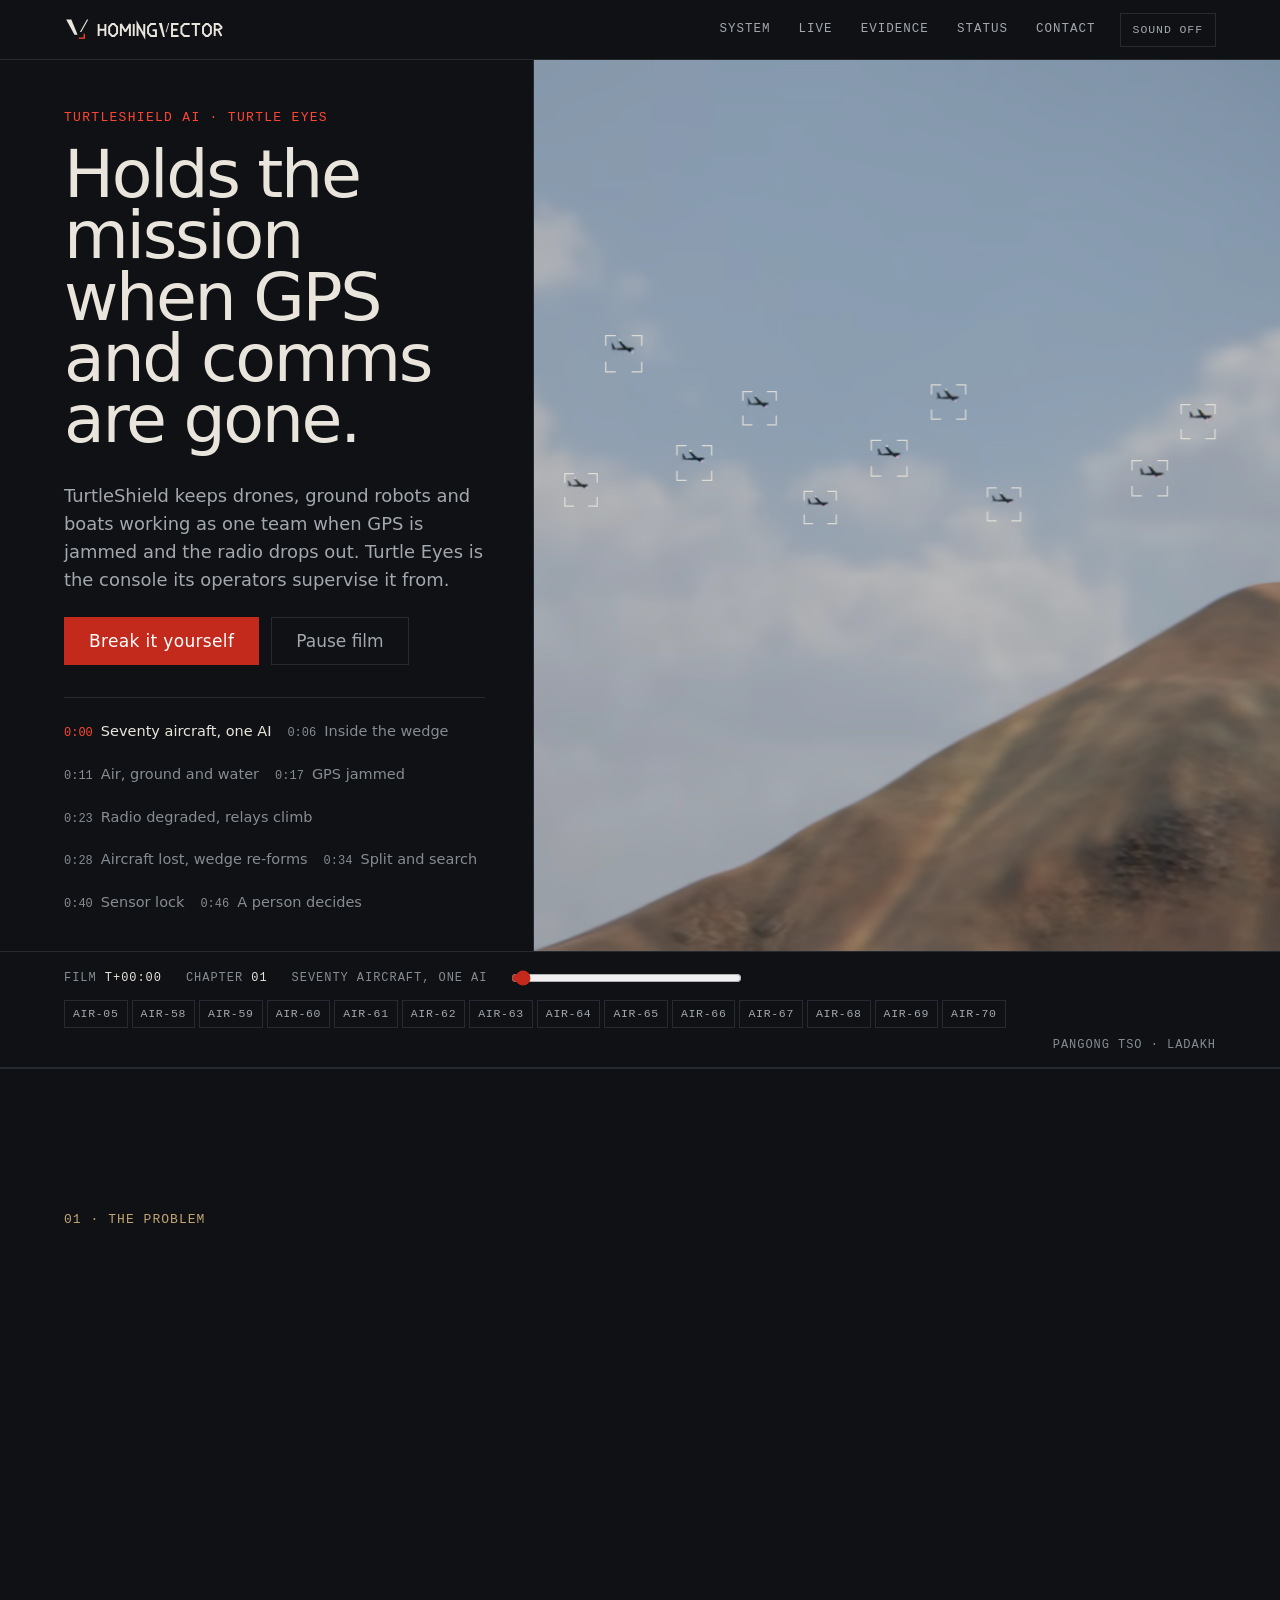
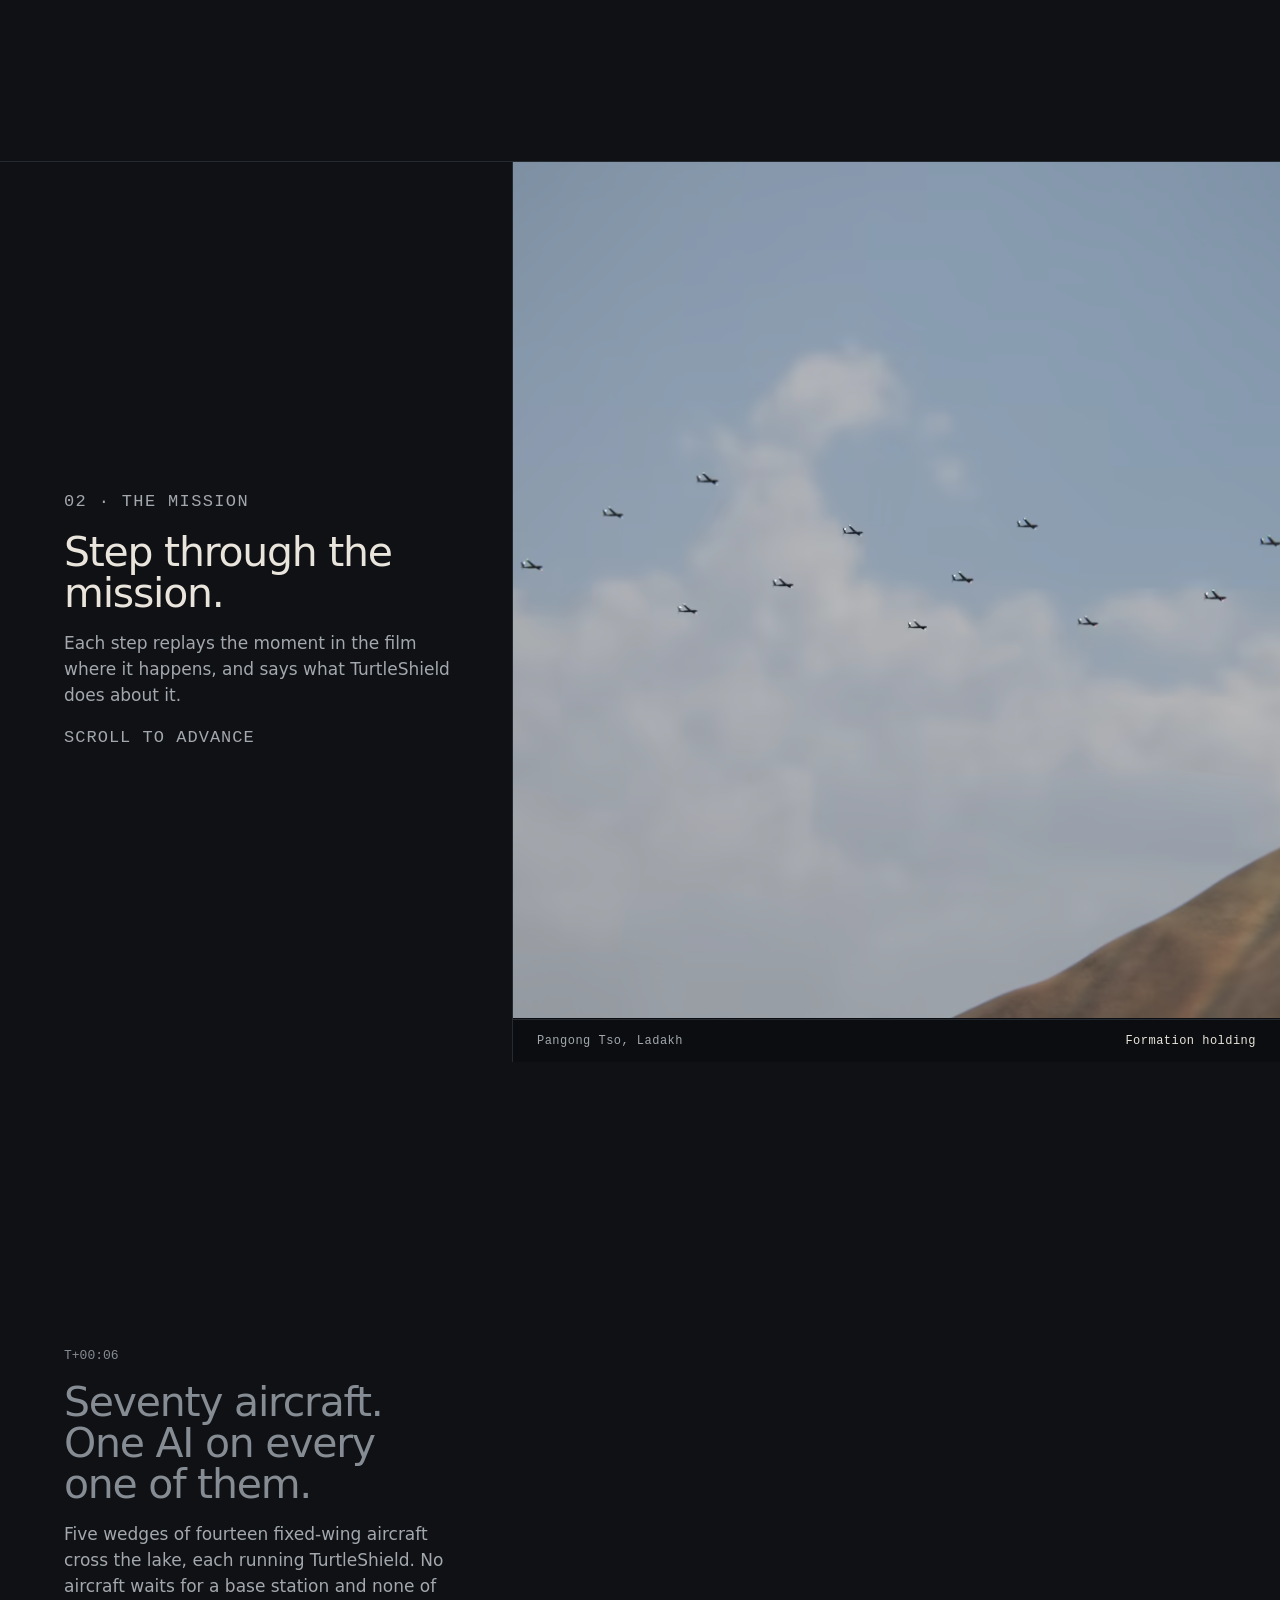
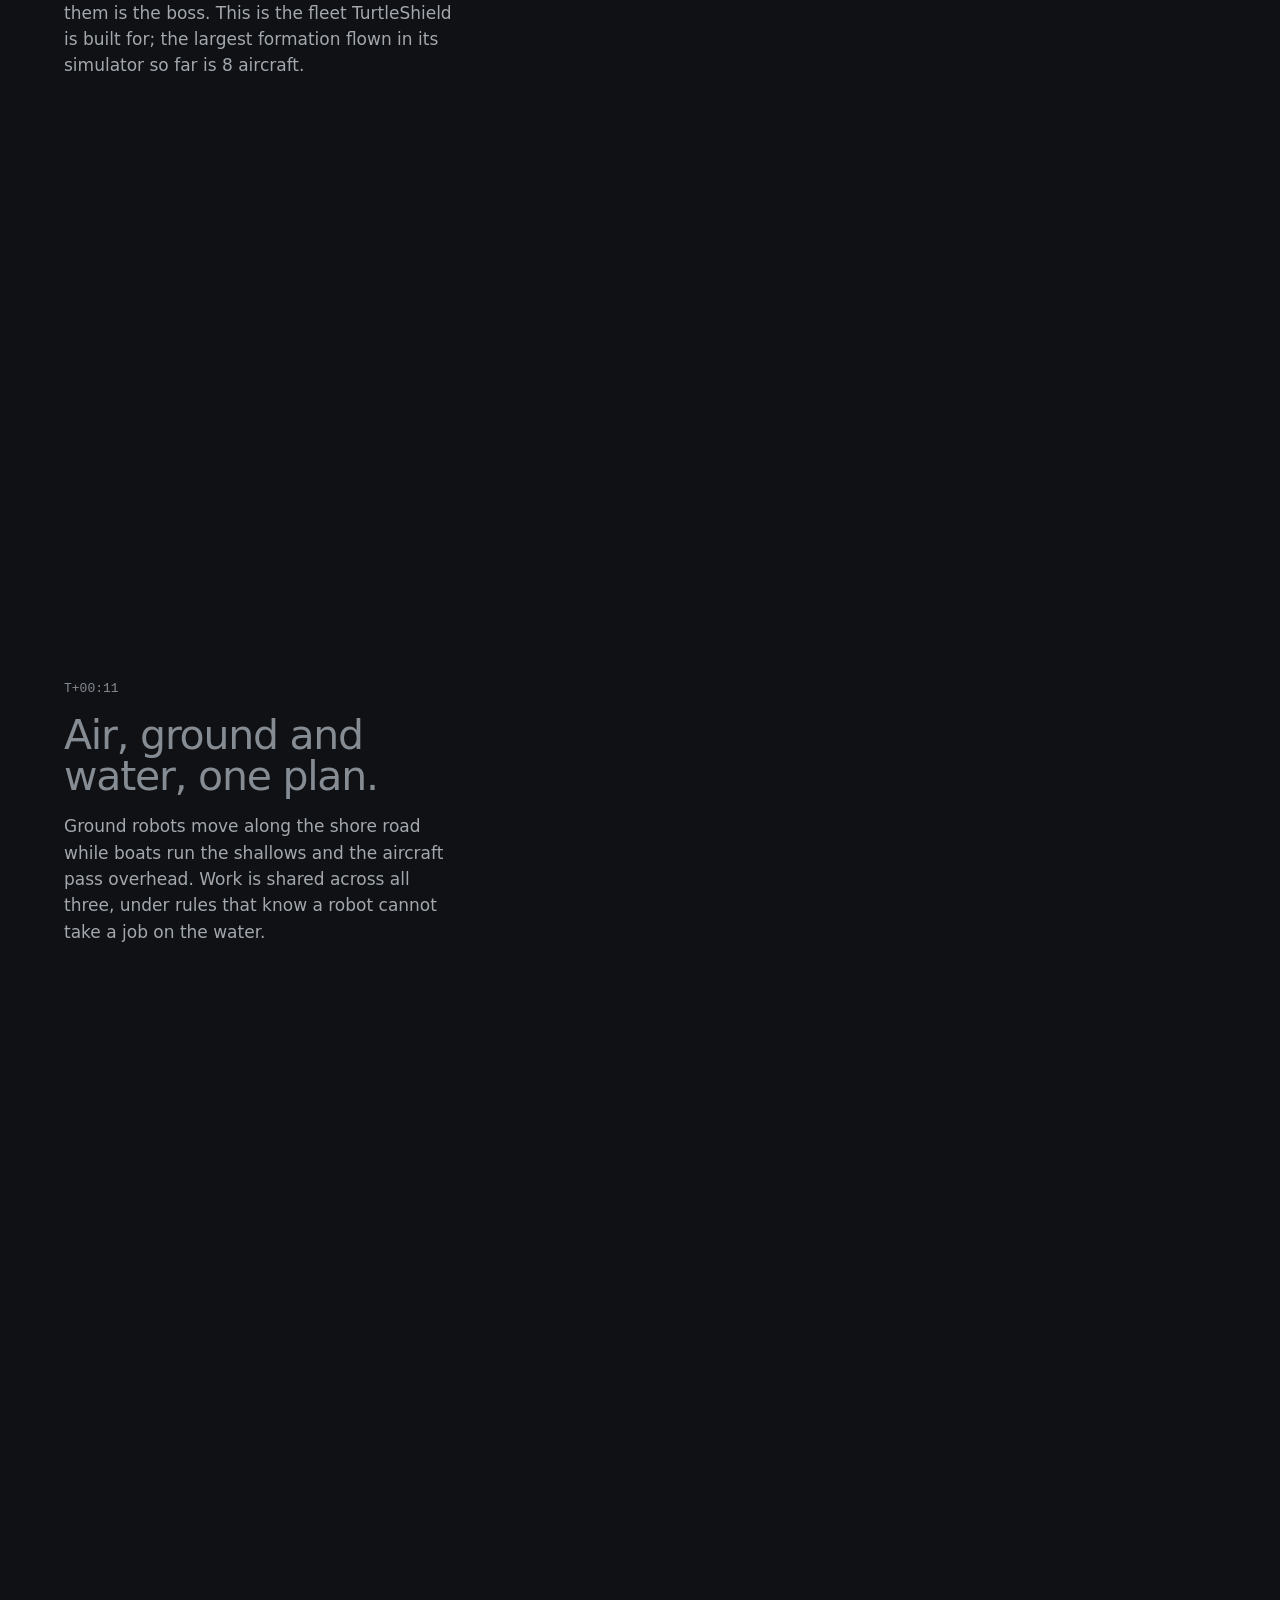
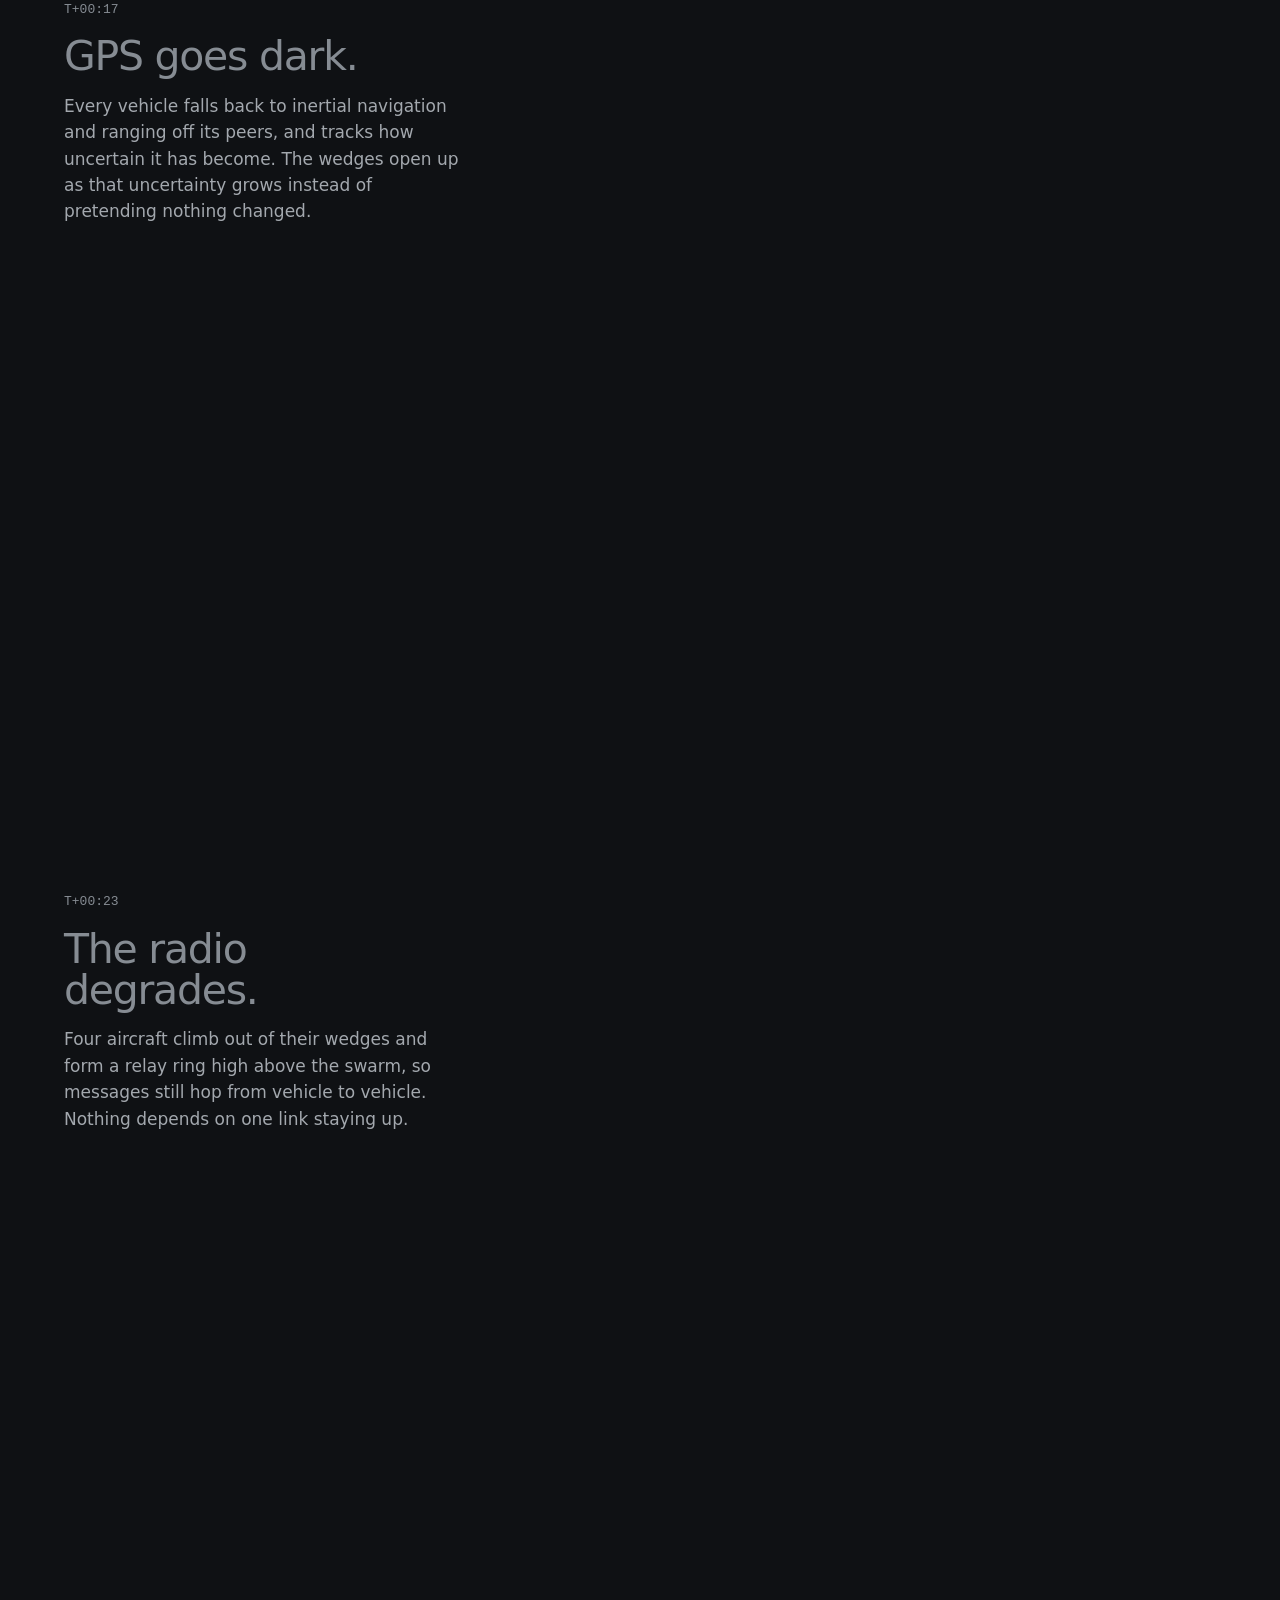
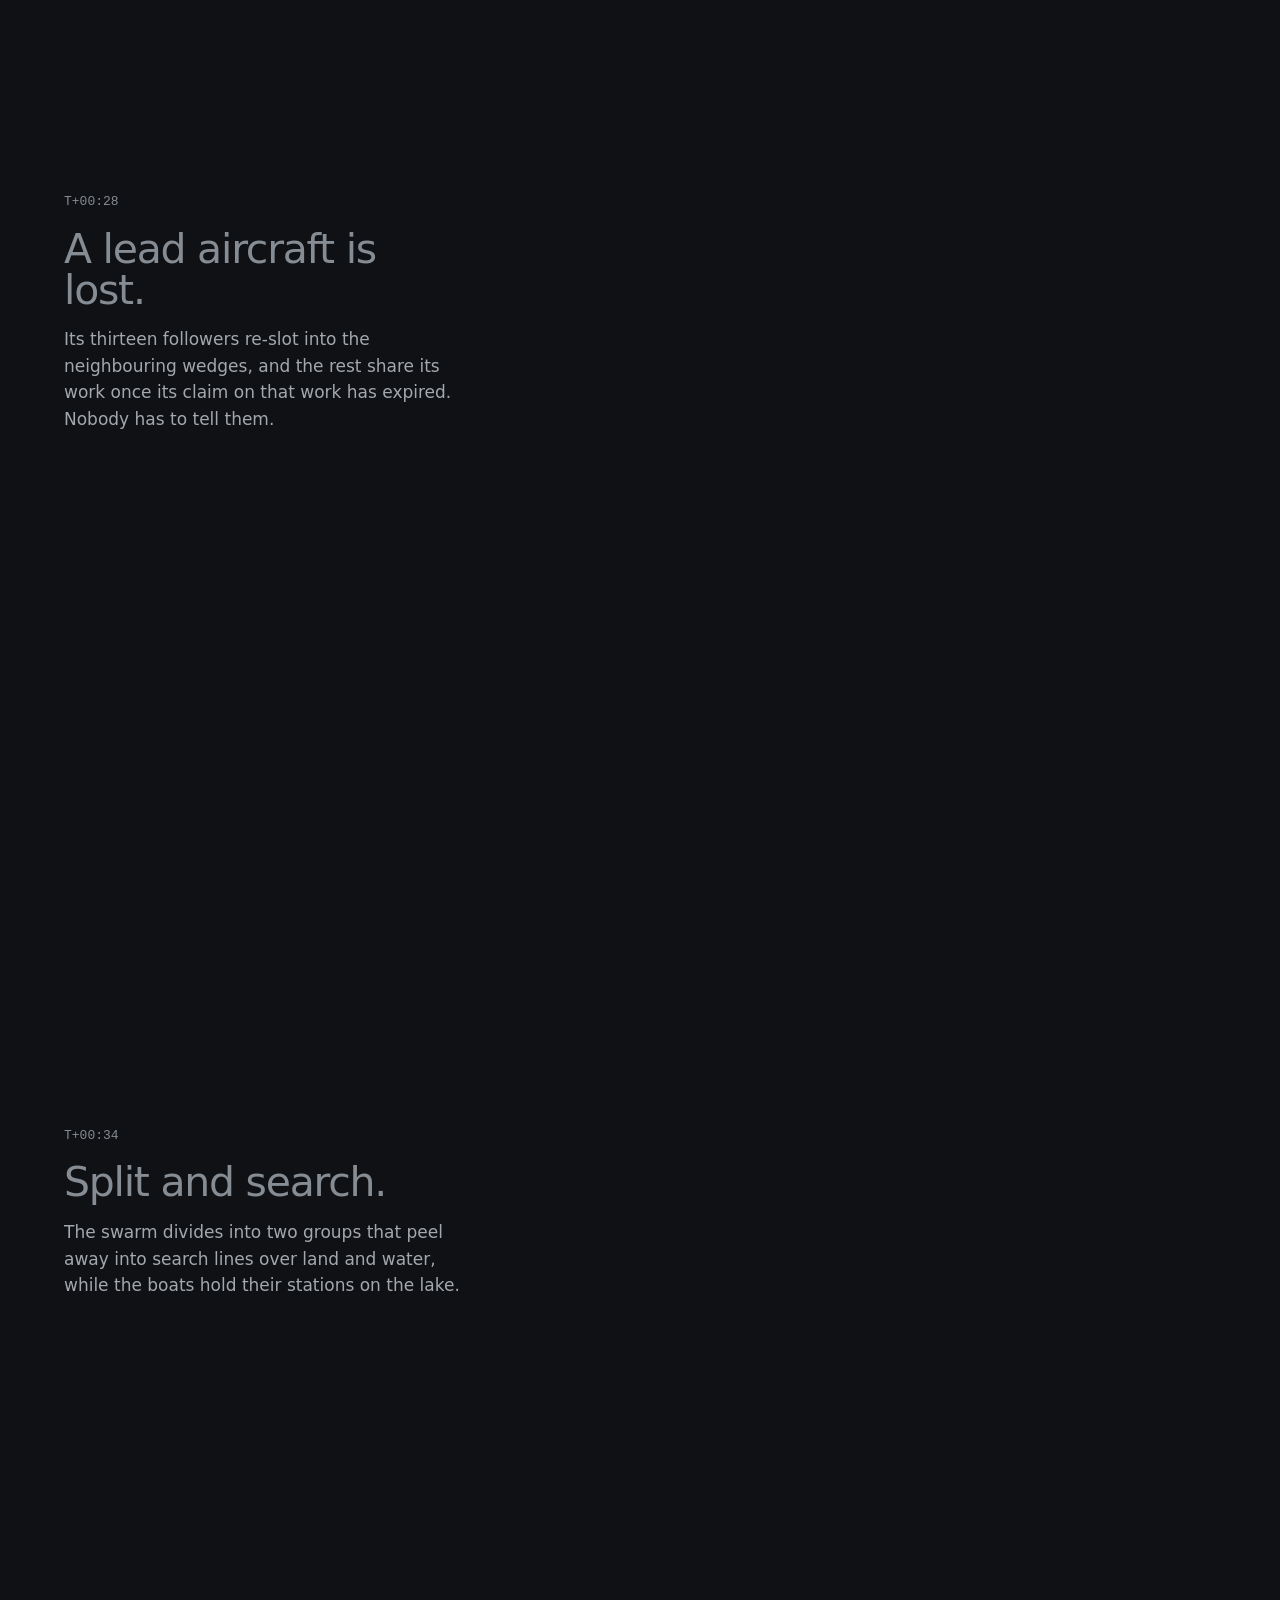
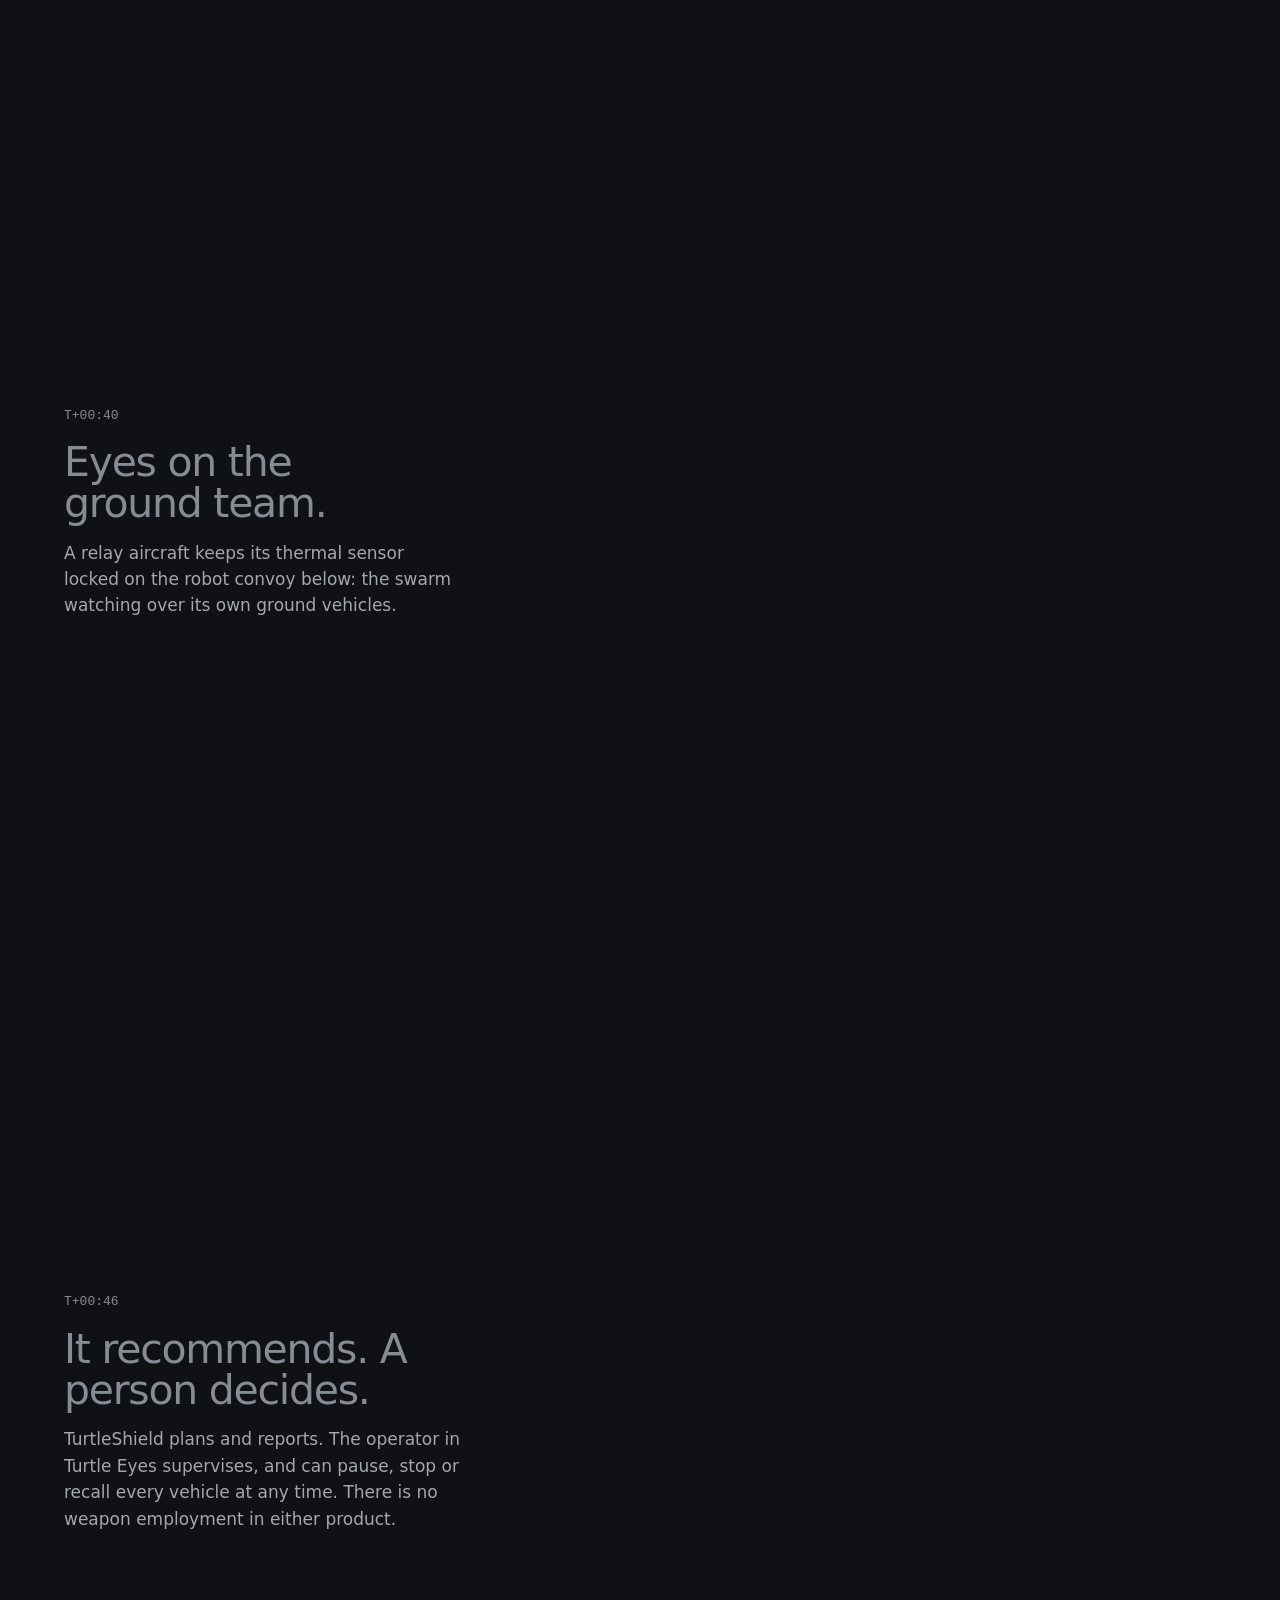
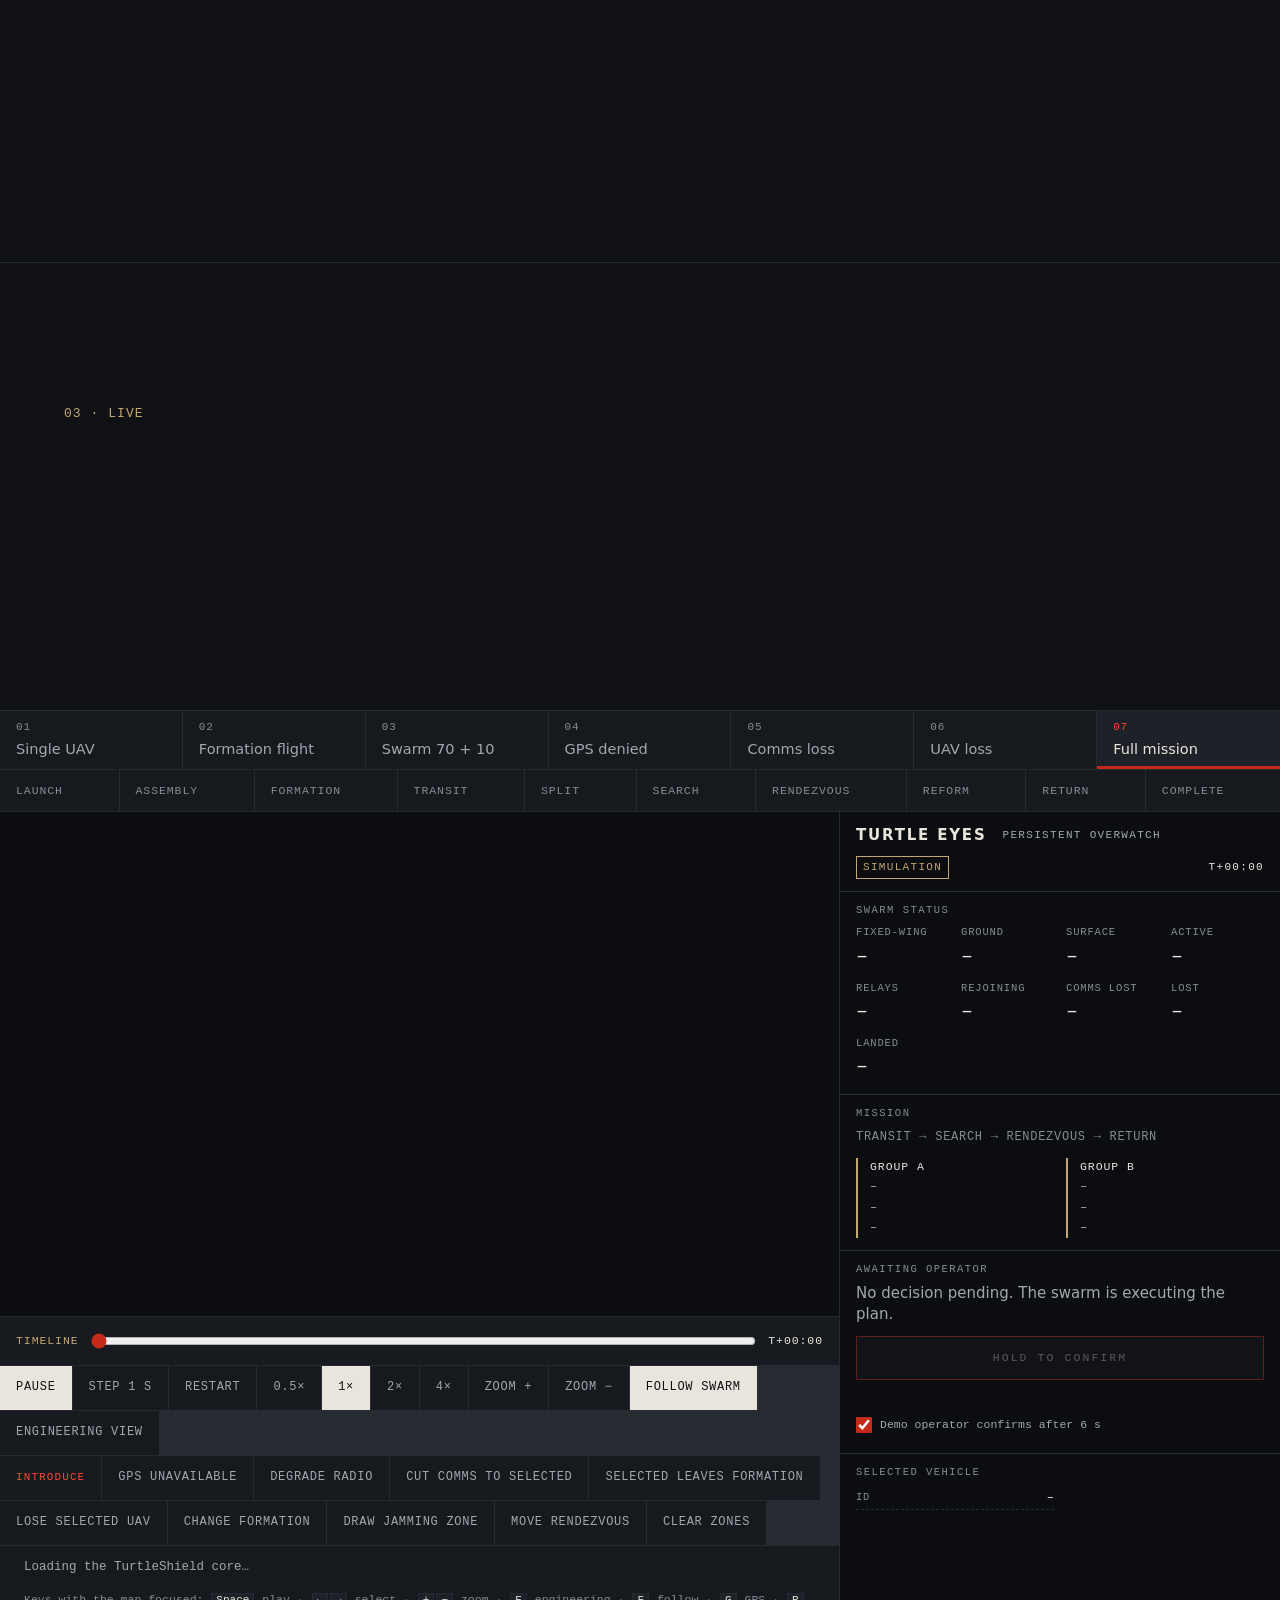
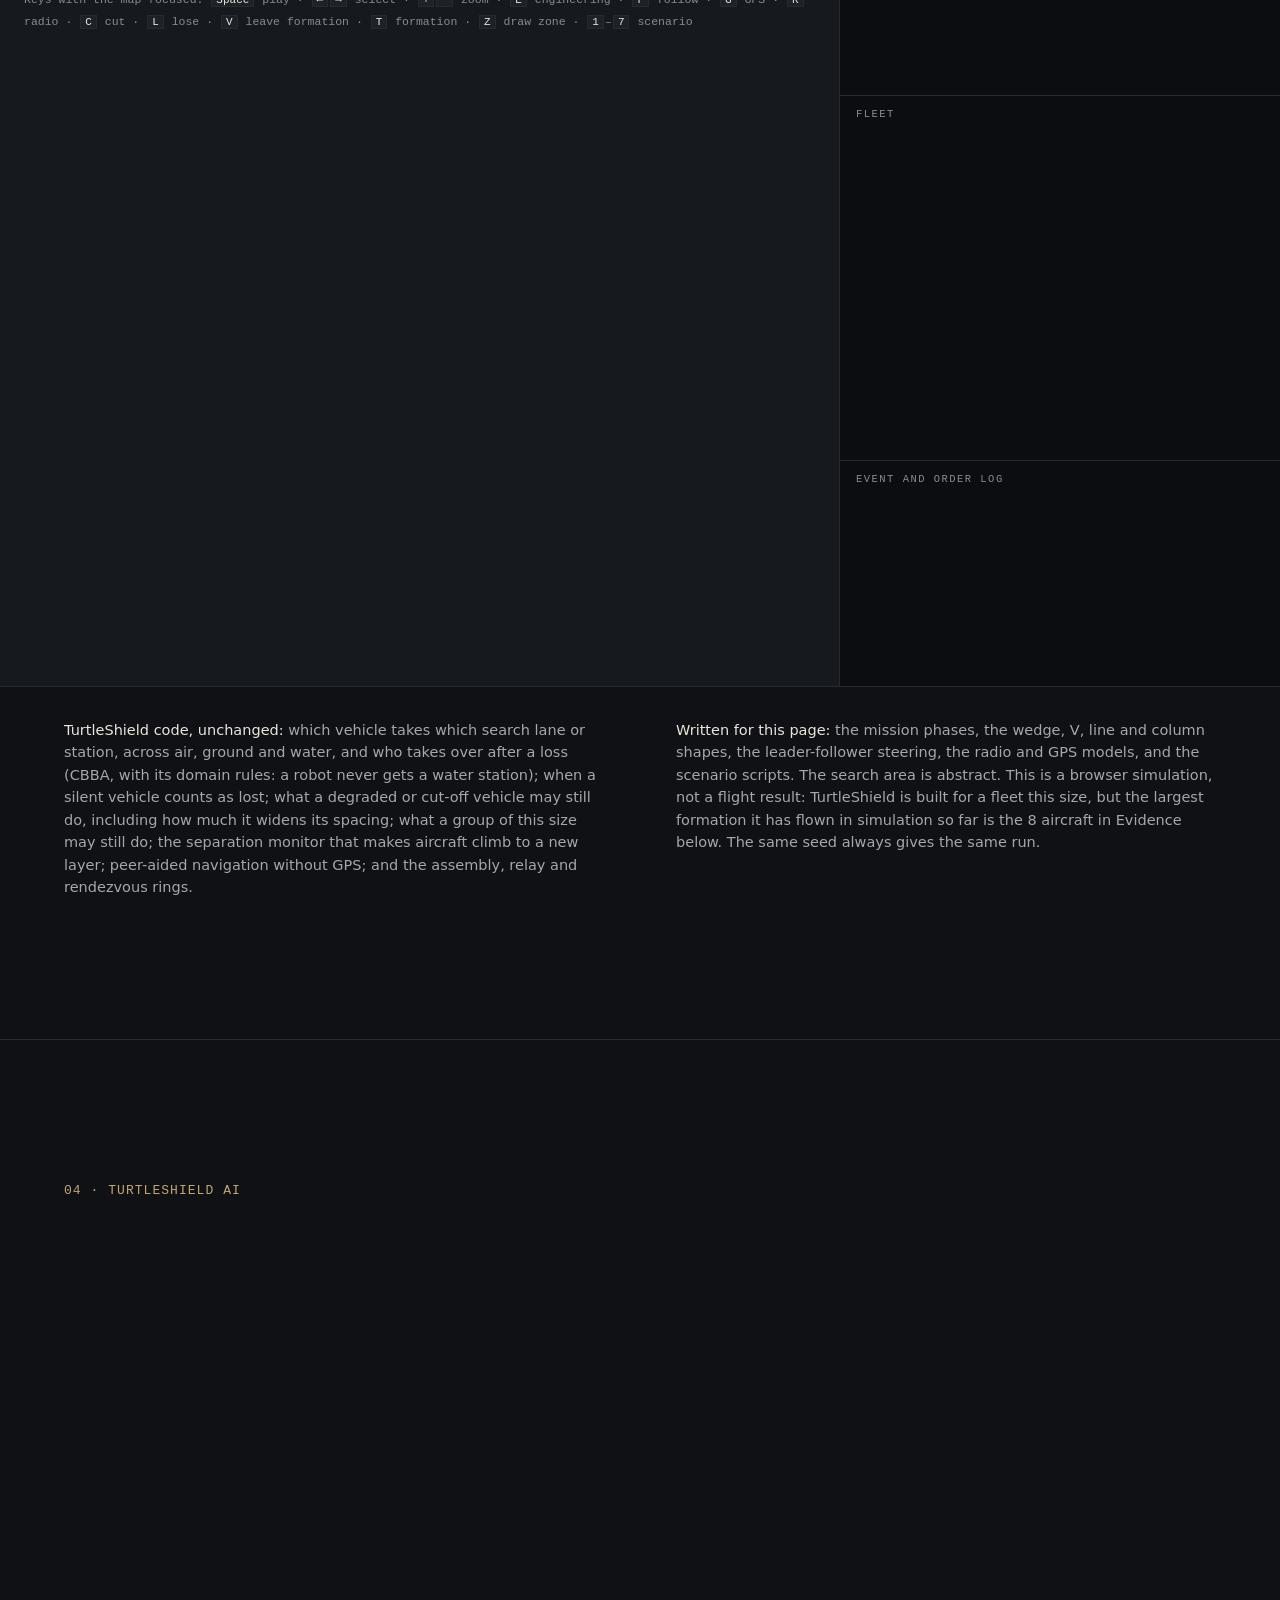
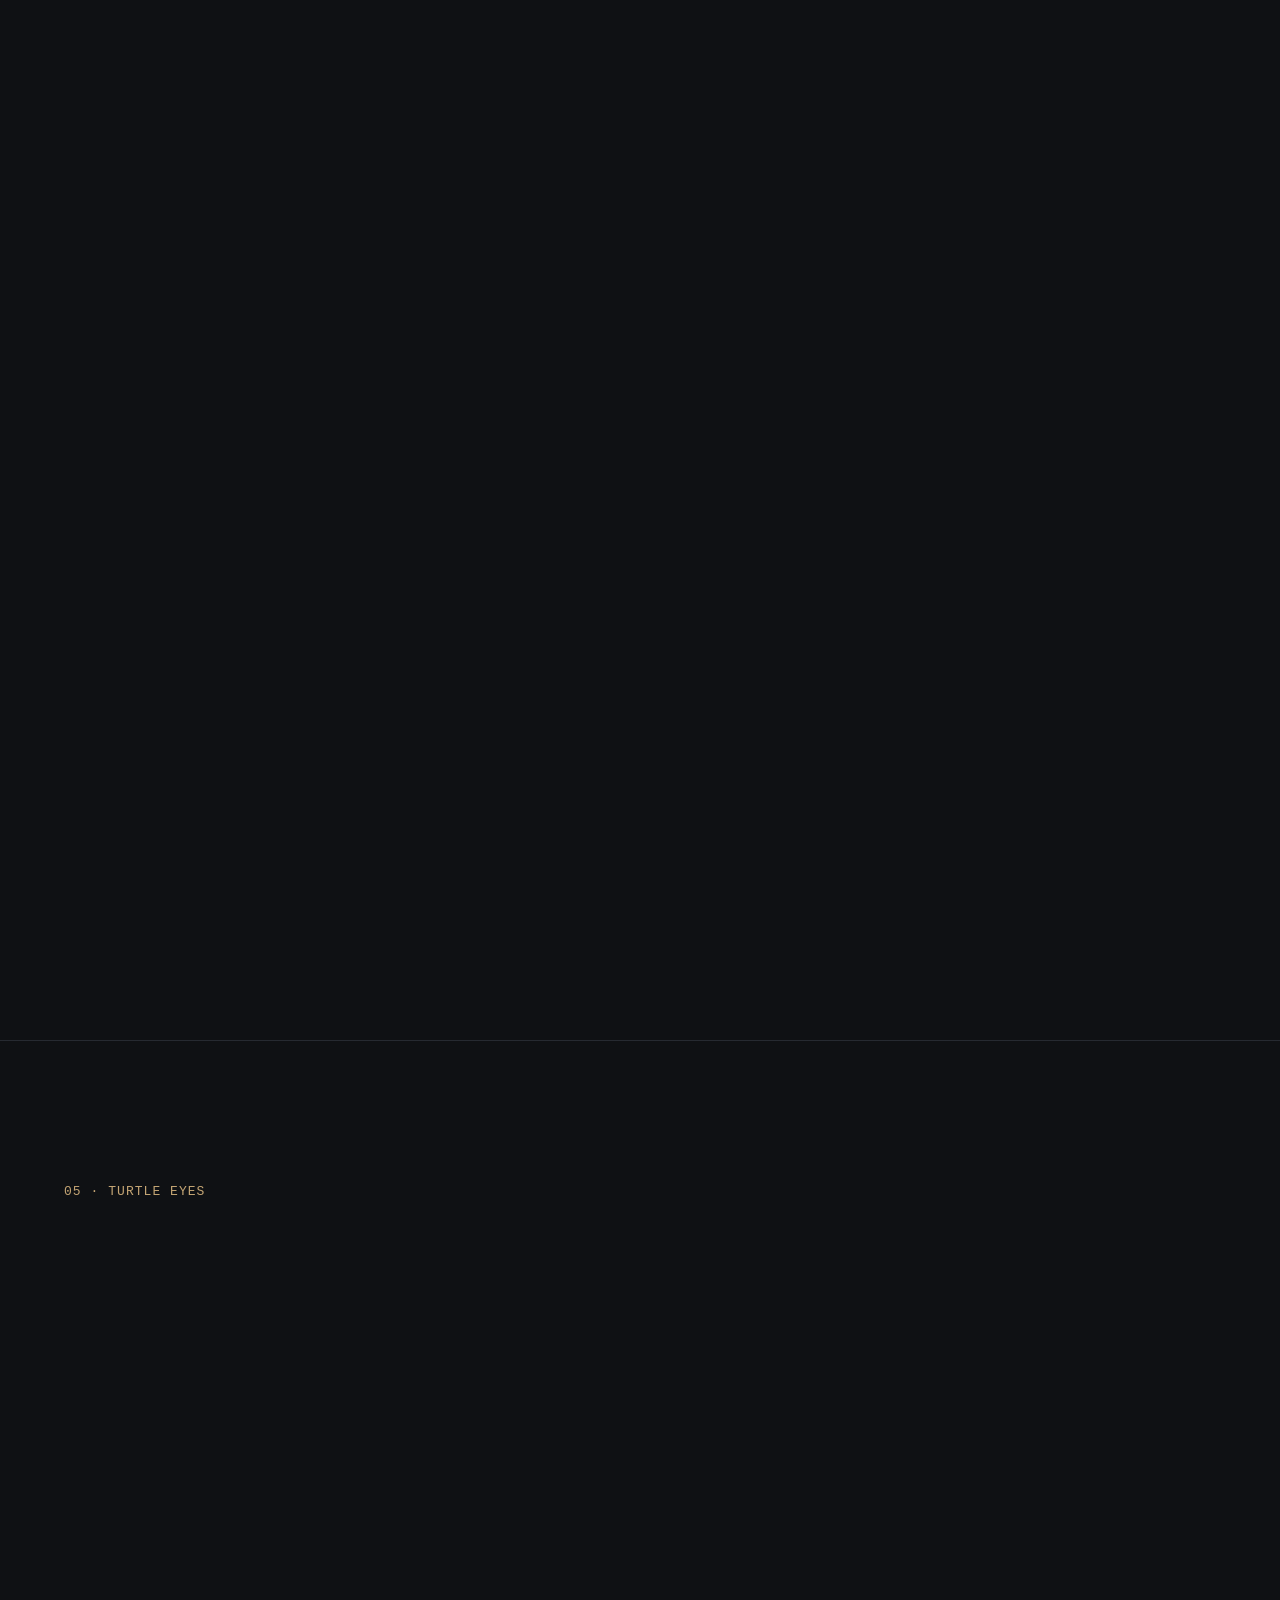
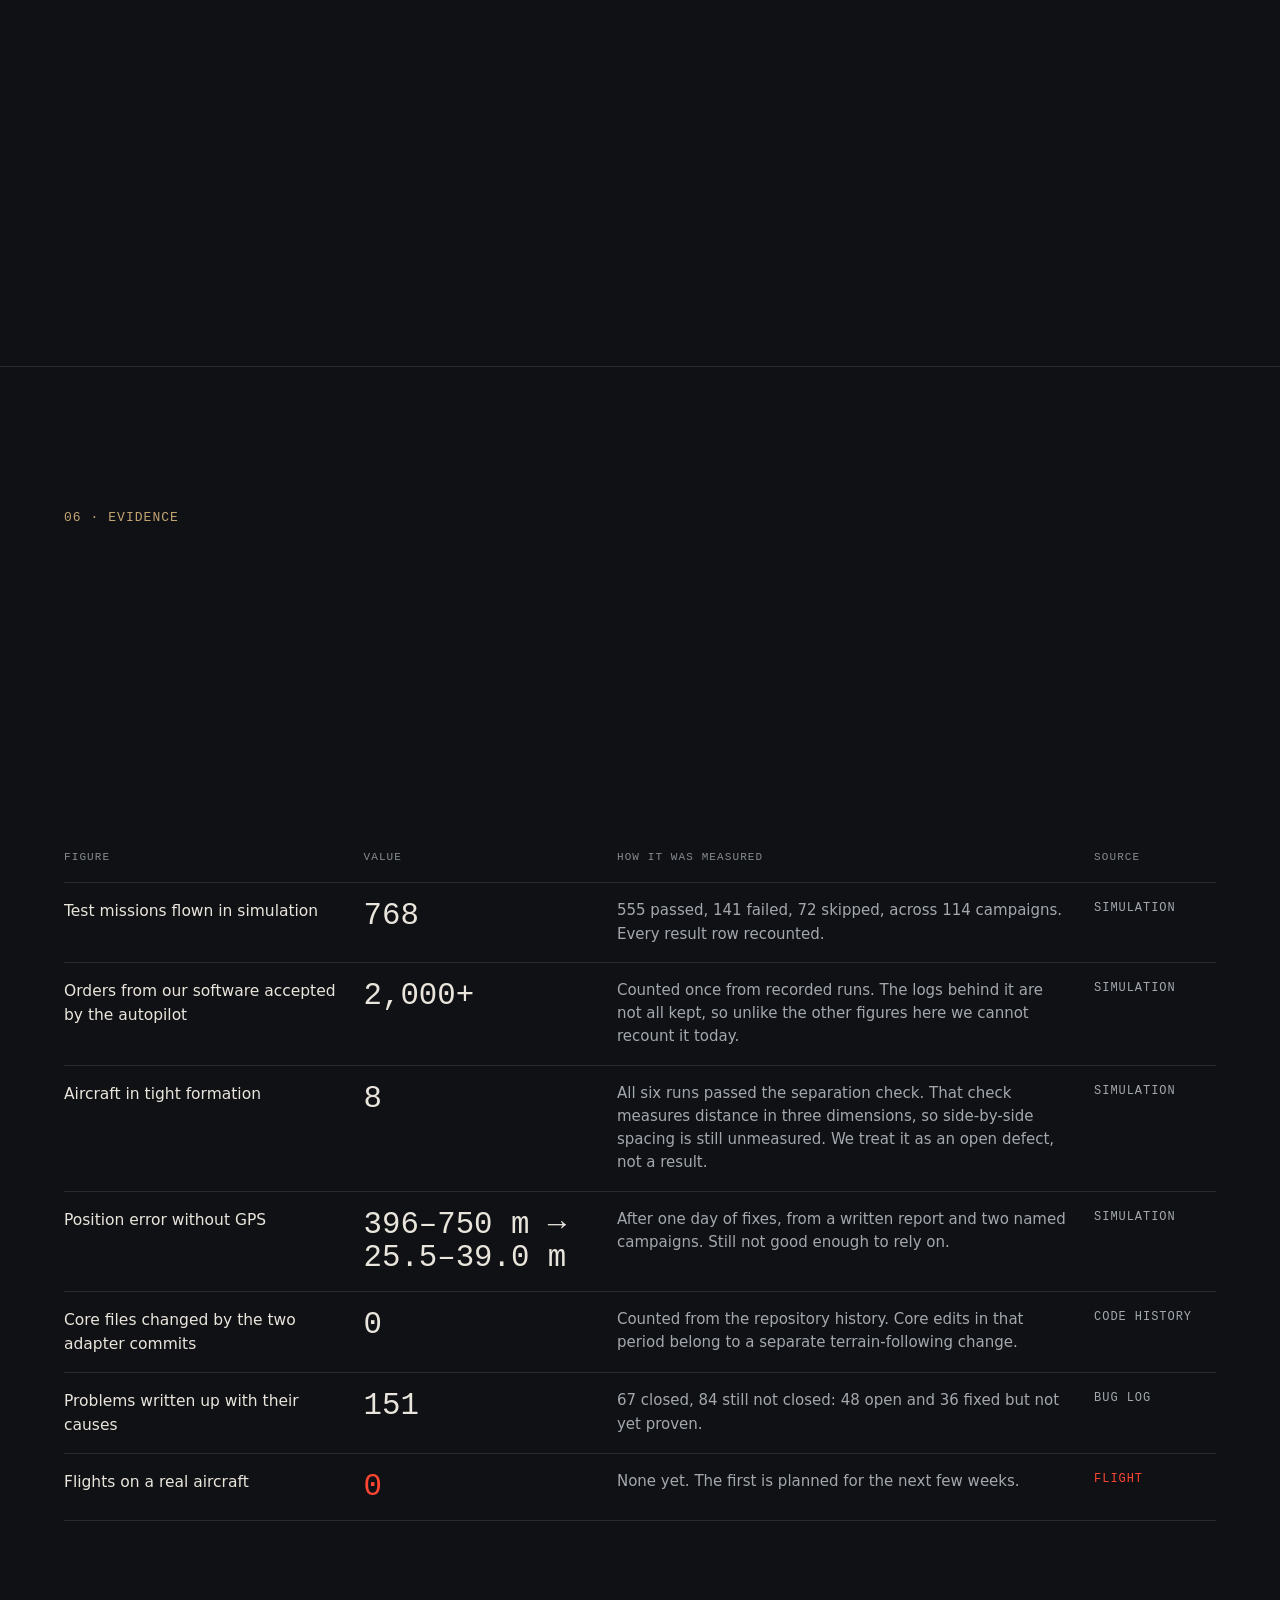
==== commit 97ddbb46: "Nine-shot Pangong Tso film: every capability on screen, chapter seek, scrubber, tracking brackets Fi" ====
--- a/index.html
+++ b/index.html
@@ -64,32 +64,37 @@
 
 <section class="hero" aria-labelledby="h1">
   <figure class="film" id="film">
-    <video class="film-v" id="filmv" autoplay muted loop playsinline preload="auto" poster="media/hero-poster.jpg" aria-describedby="film-desc">
+    <video class="film-v" id="filmv" autoplay muted loop playsinline preload="auto" poster="media/hero-poster.jpg" aria-describedby="film-desc" data-tracks="media/film-tracks.json">
+      <source src="media/hero-film-av1.mp4" type='video/mp4; codecs="av01.0.08M.10"'>
       <source src="media/hero-film.webm" type="video/webm">
       <source src="media/hero-film.mp4" type="video/mp4">
     </video>
     <canvas class="film-hud" id="film-hud" aria-hidden="true"></canvas>
   </figure>
   <div class="strip">
-    <span aria-hidden="true">FILM <b id="ft">T+00:00</b></span><span aria-hidden="true">CHAPTER <b id="fc">01</b></span><span id="fs" aria-hidden="true">FIVE AIRCRAFT, ONE AI</span>
+    <span aria-hidden="true">FILM <b id="ft">T+00:00</b></span><span aria-hidden="true">CHAPTER <b id="fc">01</b></span><span id="fs" aria-hidden="true">SEVENTY AIRCRAFT, ONE AI</span>
+    <input type="range" class="film-scrub" id="film-scrub" min="0" max="54" step="0.1" value="0" aria-label="Film position, 0 to 54 seconds">
     <span class="inshot" id="inshot" role="group" aria-label="Vehicles in this shot of the film"></span>
     <output class="veh-info" id="veh-info" aria-live="polite"></output>
-    <span class="strip-r" aria-hidden="true">CGI · NOT FLIGHT FOOTAGE</span>
+    <span class="strip-r" aria-hidden="true">PANGONG TSO · LADAKH</span>
   </div>
   <div class="hero-body">
     <p class="eyebrow">TurtleShield AI · Turtle Eyes</p>
     <h1 id="h1">Holds the mission when GPS and comms are gone.</h1>
     <div class="hero-foot">
-      <p id="film-desc">TurtleShield keeps drones, ground robots and boats working as one team when GPS is jammed and the radio drops out. Turtle Eyes is the console its operators supervise it from. The film is CGI rendered in Blender, not flight footage.</p>
+      <p id="film-desc">TurtleShield keeps drones, ground robots and boats working as one team when GPS is jammed and the radio drops out. Turtle Eyes is the console its operators supervise it from.</p>
       <div class="cta"><a class="go mag" href="#live" data-cursor="engage">Break it yourself</a><button class="ctrl" id="film-toggle" type="button" aria-pressed="true">Pause film</button></div>
     </div>
-    <ol class="film-steps" aria-label="What the film shows">
-      <li class="on"><span>0:00</span>Seventy aircraft, one AI</li>
-      <li><span>0:10</span>Air, ground and water</li>
-      <li><span>0:15</span>GPS jammed</li>
-      <li><span>0:18</span>Radio drops</li>
-      <li><span>0:21</span>Aircraft lost</li>
-      <li><span>0:26</span>A person decides</li>
+    <ol class="film-steps" aria-label="Film chapters: choose one to jump to it">
+      <li class="on"><button type="button" data-t="0"><span>0:00</span>Seventy aircraft, one AI</button></li>
+      <li><button type="button" data-t="6"><span>0:06</span>Inside the wedge</button></li>
+      <li><button type="button" data-t="11"><span>0:11</span>Air, ground and water</button></li>
+      <li><button type="button" data-t="17"><span>0:17</span>GPS jammed</button></li>
+      <li><button type="button" data-t="23"><span>0:23</span>Radio degraded, relays climb</button></li>
+      <li><button type="button" data-t="28.5"><span>0:28</span>Aircraft lost, wedge re-forms</button></li>
+      <li><button type="button" data-t="34"><span>0:34</span>Split and search</button></li>
+      <li><button type="button" data-t="40"><span>0:40</span>Sensor lock</button></li>
+      <li><button type="button" data-t="46"><span>0:46</span>A person decides</button></li>
     </ol>
   </div>
 </section>
@@ -118,45 +123,61 @@
       </div>
       <div class="chapters" id="chapters" tabindex="0" role="region" aria-label="Mission steps">
         <article class="chapter" data-ch="1">
+          <span class="clock">T+00:06</span>
+          <h2>Seventy aircraft. One AI on every one of them.</h2>
+          <p>Five wedges of fourteen fixed-wing aircraft cross the lake, each running TurtleShield. No aircraft waits for a base station and none of them is the boss. This is the fleet TurtleShield is built for; the largest formation flown in its simulator so far is 8 aircraft.</p>
+        </article>
+        <article class="chapter" data-ch="2">
+          <span class="clock">T+00:11</span>
+          <h2>Air, ground and water, one plan.</h2>
+          <p>Ground robots move along the shore road while boats run the shallows and the aircraft pass overhead. Work is shared across all three, under rules that know a robot cannot take a job on the water.</p>
+        </article>
+        <article class="chapter" data-ch="3">
+          <span class="clock">T+00:17</span>
+          <h2>GPS goes dark.</h2>
+          <p>Every vehicle falls back to inertial navigation and ranging off its peers, and tracks how uncertain it has become. The wedges open up as that uncertainty grows instead of pretending nothing changed.</p>
+        </article>
+        <article class="chapter" data-ch="4">
+          <span class="clock">T+00:23</span>
+          <h2>The radio degrades.</h2>
+          <p>Four aircraft climb out of their wedges and form a relay ring high above the swarm, so messages still hop from vehicle to vehicle. Nothing depends on one link staying up.</p>
+        </article>
+        <article class="chapter" data-ch="5">
+          <span class="clock">T+00:28</span>
+          <h2>A lead aircraft is lost.</h2>
+          <p>Its thirteen followers re-slot into the neighbouring wedges, and the rest share its work once its claim on that work has expired. Nobody has to tell them.</p>
+        </article>
+        <article class="chapter" data-ch="6">
+          <span class="clock">T+00:34</span>
+          <h2>Split and search.</h2>
+          <p>The swarm divides into two groups that peel away into search lines over land and water, while the boats hold their stations on the lake.</p>
+        </article>
+        <article class="chapter" data-ch="7">
           <span class="clock">T+00:40</span>
-          <h2>Eighty machines. One AI on every one of them.</h2>
-          <p>Seventy fixed-wing aircraft in five wedges, six ground robots and four boats, all running TurtleShield and watched from Turtle Eyes. No vehicle waits for base and none of them is the boss. This is the fleet TurtleShield is built for; the largest formation flown in its simulator so far is 8 aircraft.</p>
-        </article>
-        <article class="chapter" data-ch="2">
-          <span class="clock">T+04:12</span>
-          <h2>GPS goes dark.</h2>
-          <p>Every vehicle now tracks where it probably is, and how sure it is. As that doubt grows, the aircraft take looser positions instead of pretending nothing changed.</p>
-        </article>
-        <article class="chapter" data-ch="3">
-          <span class="clock">T+06:30</span>
-          <h2>The radio drops.</h2>
-          <p>Direct links fail. Messages hop through whichever vehicles can still hear each other. Nothing depends on one link staying up.</p>
-        </article>
-        <article class="chapter" data-ch="4">
-          <span class="clock">T+09:05</span>
-          <h2>One aircraft is lost.</h2>
-          <p>A wedge leader goes down. Its thirteen followers re-slot into the neighbouring wedges, and the rest share its work once its claim has expired. Nobody has to tell them.</p>
-        </article>
-        <article class="chapter" data-ch="5">
-          <span class="clock">T+11:20</span>
+          <h2>Eyes on the ground team.</h2>
+          <p>A relay aircraft keeps its thermal sensor locked on the robot convoy below: the swarm watching over its own ground vehicles.</p>
+        </article>
+        <article class="chapter" data-ch="8">
+          <span class="clock">T+00:46</span>
           <h2>It recommends. A person decides.</h2>
           <p>TurtleShield plans and reports. The operator in Turtle Eyes supervises, and can pause, stop or recall every vehicle at any time. There is no weapon employment in either product.</p>
         </article>
       </div>
       <div class="car-nav">
         <button class="ctrl" id="car-prev" type="button">Previous</button>
-        <span id="car-pos" aria-live="polite">1 of 5</span>
+        <span id="car-pos" aria-live="polite">1 of 8</span>
         <button class="ctrl" id="car-next" type="button">Next</button>
       </div>
     </div>
     <div class="view">
       <div class="view-gl">
-        <video class="story-v" id="storyv" muted playsinline preload="metadata" poster="media/hero-poster.jpg" aria-label="The part of the CGI film that matches the current step of the mission">
+        <video class="story-v" id="storyv" muted playsinline preload="metadata" poster="media/hero-poster.jpg" aria-label="The part of the film that matches the current step of the mission">
+          <source src="media/hero-film-av1.mp4" type='video/mp4; codecs="av01.0.08M.10"'>
           <source src="media/hero-film.webm" type="video/webm">
           <source src="media/hero-film.mp4" type="video/mp4">
         </video>
       </div>
-      <div class="view-cap"><span>CGI rendered in Blender, not flight footage.</span><b id="vstate" aria-live="polite">Formation holding</b></div>
+      <div class="view-cap"><span>Pangong Tso, Ladakh</span><b id="vstate" aria-live="polite">Formation holding</b></div>
     </div>
   </div>
 </section>
@@ -324,7 +345,7 @@
         <tr><th scope="row">Aircraft in tight formation</th><td class="v" data-figure="formation_fleet_max">8</td><td class="n">All six runs passed the separation check. That check measures distance in three dimensions, so side-by-side spacing is still unmeasured. We treat it as an open defect, not a result.</td><td class="s">Simulation</td></tr>
         <tr><th scope="row">Position error without GPS</th><td class="v" data-figure="nav_error_without_gps">396–750 m &rarr; 25.5–39.0 m</td><td class="n">After one day of fixes, from a written report and two named campaigns. Still not good enough to rely on.</td><td class="s">Simulation</td></tr>
         <tr><th scope="row">Core files changed by the two adapter commits</th><td class="v" data-figure="autopilot_core_files_per_commit">0</td><td class="n">Counted from the repository history. Core edits in that period belong to a separate terrain-following change.</td><td class="s">Code history</td></tr>
-        <tr><th scope="row">Problems written up with their causes</th><td class="v" data-figure="defects">149</td><td class="n">67 closed, 82 still not closed: 46 open and 36 fixed but not yet proven.</td><td class="s">Bug log</td></tr>
+        <tr><th scope="row">Problems written up with their causes</th><td class="v" data-figure="defects">151</td><td class="n">67 closed, 84 still not closed: 48 open and 36 fixed but not yet proven.</td><td class="s">Bug log</td></tr>
         <tr class="zero"><th scope="row">Flights on a real aircraft</th><td class="v" data-figure="real_flights">0</td><td class="n">None yet. The first is planned for the next few weeks.</td><td class="s">Flight</td></tr>
       </tbody>
     </table>
--- a/css/site.css
+++ b/css/site.css
@@ -81,6 +81,7 @@
 .film-hud{position:absolute;inset:0;width:100%;height:100%;cursor:crosshair;display:none}
 .film-hud.on{display:block}
 .film-v.composited{visibility:hidden}
+.film-scrub{width:clamp(140px,18vw,280px);accent-color:#c42a1c;min-height:28px}
 .inshot{display:flex;flex-wrap:wrap;gap:var(--s1)}
 .inshot button{background:none;border:1px solid var(--line);height:28px;padding:0 var(--s2);font:inherit;font-size:11.5px;letter-spacing:.06em;color:var(--g1)}
 .inshot button:hover{color:var(--fg);border-color:var(--g2)}
@@ -102,7 +103,9 @@
 .ctrl:hover{color:var(--fg);border-color:var(--g2)}
 .ctrl:disabled{opacity:.35;cursor:default}
 .film-steps{list-style:none;display:flex;flex-wrap:wrap;gap:var(--s2) var(--s4);margin-top:var(--s6);padding-top:var(--s4);border-top:1px solid var(--line);font-size:14.5px;color:var(--g2t)}
-.film-steps li{display:flex;gap:var(--s2);align-items:baseline}
+.film-steps li{display:flex}
+.film-steps button{display:flex;gap:var(--s2);align-items:baseline;background:none;border:0;padding:6px 0;min-height:32px;font:inherit;color:inherit;text-align:left}
+.film-steps button:hover{color:var(--fg)}
 .film-steps li span{font-family:var(--mono);font-size:12px}
 .film-steps li.on{color:var(--fg)}
 .film-steps li.on span{color:var(--acc)}
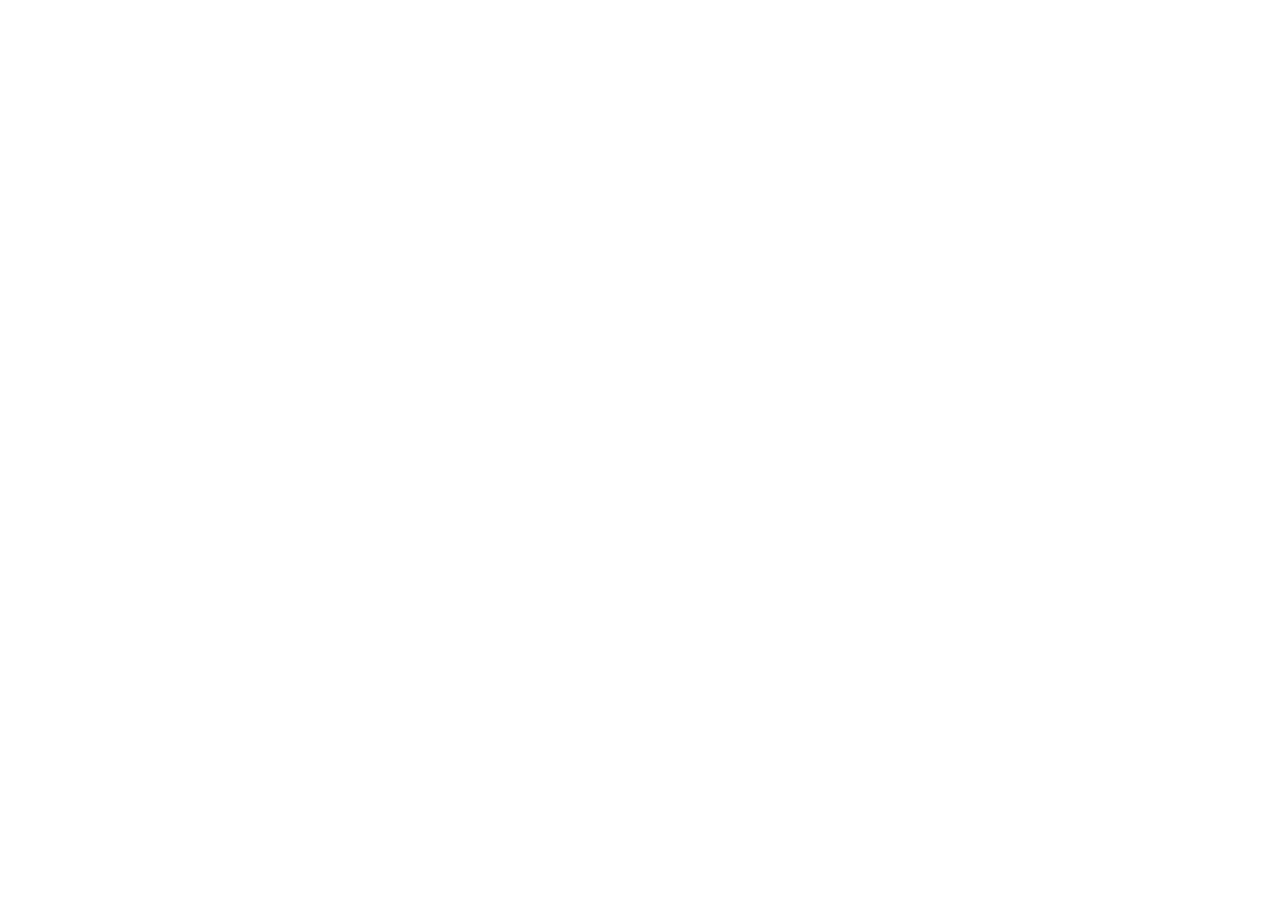
==== commit c614cd61: "Moved: the HiveNodes site now lives at https://hivenodes.github.io/ -- this address forwards there" ====
--- a/index.html
+++ b/index.html
@@ -1,393 +1,9 @@
 <!doctype html>
-<html lang="en">
-<head>
-<meta charset="utf-8">
-<meta name="viewport" content="width=device-width,initial-scale=1,viewport-fit=cover">
-<!-- ZERO third-party requests. Every byte is served from this origin: no CDN, no analytics, no
-     trackers, no cookies. The policy below is what makes that a guarantee rather than a habit.
-     'wasm-unsafe-eval' is the narrowest grant that lets the live simulation compile its
-     WebAssembly; it does not permit eval() of JavaScript. -->
-<meta http-equiv="Content-Security-Policy" content="default-src 'self'; script-src 'self' 'wasm-unsafe-eval'; style-src 'self'; img-src 'self' data:; media-src 'self'; font-src 'self'; connect-src 'self'; worker-src 'self'; object-src 'none'; base-uri 'none'; form-action 'none'; upgrade-insecure-requests">
-<meta name="referrer" content="strict-origin-when-cross-origin">
-<title>Homingvector</title>
-<meta name="description" content="Homingvector builds TurtleShield, an AI that keeps drones, ground robots and boats working as one team when GPS is jammed, and Turtle Eyes, its ground station.">
-<meta property="og:title" content="Homingvector">
-<meta property="og:description" content="Holds the mission when GPS and comms are gone. TurtleShield AI and the Turtle Eyes console.">
-<!-- Open Graph / Twitter URLs must be ABSOLUTE: scrapers fetch these without the page's base. -->
-<meta property="og:image" content="https://nidhipsharma123-lab.github.io/homingvector/brand/og-image-1200x630.png">
-<meta property="og:image:width" content="1200">
-<meta property="og:image:height" content="630">
-<meta property="og:image:alt" content="The Homingvector mark, a broken V with a lock corner, above the line: Holds the mission when GPS and comms are gone.">
-<meta property="og:url" content="https://nidhipsharma123-lab.github.io/homingvector/">
-<meta property="og:type" content="website">
-<meta property="og:site_name" content="Homingvector">
-<meta property="og:locale" content="en_GB">
-<meta name="twitter:card" content="summary_large_image">
-<meta name="twitter:title" content="Homingvector">
-<meta name="twitter:description" content="Holds the mission when GPS and comms are gone. TurtleShield AI and the Turtle Eyes console.">
-<meta name="twitter:image" content="https://nidhipsharma123-lab.github.io/homingvector/brand/og-image-1200x630.png">
-<meta name="twitter:image:alt" content="The Homingvector mark, a broken V with a lock corner, above the line: Holds the mission when GPS and comms are gone.">
-<link rel="canonical" href="https://nidhipsharma123-lab.github.io/homingvector/">
-<meta name="theme-color" content="#0f1114">
-<meta name="color-scheme" content="dark">
-<link rel="icon" href="brand/favicon.svg" type="image/svg+xml">
-<link rel="icon" href="brand/favicon-32.png" sizes="32x32" type="image/png">
-<link rel="apple-touch-icon" sizes="180x180" href="brand/apple-touch-icon-180.png">
-<link rel="preload" href="fonts/HostGrotesk-latin.woff2" as="font" type="font/woff2" crossorigin>
-<link rel="preload" href="fonts/IBMPlexMono-400-latin.woff2" as="font" type="font/woff2" crossorigin>
-<link rel="stylesheet" href="css/site.css">
-<script type="module" src="js/site.js"></script>
-</head>
-<body>
-<a class="skip" href="#main">Skip to content</a>
-
-<div class="boot" id="boot" hidden>
-  <svg class="boot-mark" viewBox="0 0 48 48" aria-hidden="true"><path class="b-heavy" d="M3 5H13L25 34H19Z"/><path class="b-hair" d="M43 5H45.5L32 29H29.5Z"/><path class="b-lock" d="M27 39.5H36.5V32H39V42H27Z"/></svg>
-  <p class="boot-line" id="boot-line">TURTLESHIELD CORE · LINK · NAV · QUORUM</p>
-</div>
-
-<header class="top" id="top">
-  <a class="brand" href="#top" aria-label="Homingvector, back to top"><img src="brand/logo-primary.svg" alt="" width="220" height="30"></a>
-  <nav aria-label="Main">
-    <ul>
-      <li><a href="#system">System</a></li>
-      <li><a href="#live">Live</a></li>
-      <li><a href="#evidence">Evidence</a></li>
-      <li><a href="#status">Status</a></li>
-      <li><a href="#contact">Contact</a></li>
-    </ul>
-  </nav>
-  <button class="snd" id="snd" type="button" aria-pressed="false">Sound off</button>
-</header>
-
-<main id="main">
-
-<section class="hero" aria-labelledby="h1">
-  <figure class="film" id="film">
-    <video class="film-v" id="filmv" autoplay muted loop playsinline preload="auto" poster="media/hero-poster.jpg" aria-describedby="film-desc" data-tracks="media/film-tracks.json">
-      <source src="media/hero-film-av1.mp4" type='video/mp4; codecs="av01.0.08M.10"'>
-      <source src="media/hero-film.webm" type="video/webm">
-      <source src="media/hero-film.mp4" type="video/mp4">
-    </video>
-    <canvas class="film-hud" id="film-hud" aria-hidden="true"></canvas>
-  </figure>
-  <div class="strip">
-    <span aria-hidden="true">FILM <b id="ft">T+00:00</b></span><span aria-hidden="true">CHAPTER <b id="fc">01</b></span><span id="fs" aria-hidden="true">SEVENTY AIRCRAFT, ONE AI</span>
-    <input type="range" class="film-scrub" id="film-scrub" min="0" max="54" step="0.1" value="0" aria-label="Film position, 0 to 54 seconds">
-    <span class="inshot" id="inshot" role="group" aria-label="Vehicles in this shot of the film"></span>
-    <output class="veh-info" id="veh-info" aria-live="polite"></output>
-    <span class="strip-r" aria-hidden="true">PANGONG TSO · LADAKH</span>
-  </div>
-  <div class="hero-body">
-    <p class="eyebrow">TurtleShield AI · Turtle Eyes</p>
-    <h1 id="h1">Holds the mission when GPS and comms are gone.</h1>
-    <div class="hero-foot">
-      <p id="film-desc">TurtleShield keeps drones, ground robots and boats working as one team when GPS is jammed and the radio drops out. Turtle Eyes is the console its operators supervise it from.</p>
-      <div class="cta"><a class="go mag" href="#live" data-cursor="engage">Break it yourself</a><button class="ctrl" id="film-toggle" type="button" aria-pressed="true">Pause film</button></div>
-    </div>
-    <ol class="film-steps" aria-label="Film chapters: choose one to jump to it">
-      <li class="on"><button type="button" data-t="0"><span>0:00</span>Seventy aircraft, one AI</button></li>
-      <li><button type="button" data-t="6"><span>0:06</span>Inside the wedge</button></li>
-      <li><button type="button" data-t="11"><span>0:11</span>Air, ground and water</button></li>
-      <li><button type="button" data-t="17"><span>0:17</span>GPS jammed</button></li>
-      <li><button type="button" data-t="23"><span>0:23</span>Radio degraded, relays climb</button></li>
-      <li><button type="button" data-t="28.5"><span>0:28</span>Aircraft lost, wedge re-forms</button></li>
-      <li><button type="button" data-t="34"><span>0:34</span>Split and search</button></li>
-      <li><button type="button" data-t="40"><span>0:40</span>Sensor lock</button></li>
-      <li><button type="button" data-t="46"><span>0:46</span>A person decides</button></li>
-    </ol>
-  </div>
-</section>
-
-<section class="problem sec" id="problem" aria-labelledby="pb">
-  <div class="w">
-    <p class="idx">01 · The problem</p>
-    <h2 id="pb" class="rv">GPS is the first thing taken.</h2>
-    <div class="cols3">
-      <div class="rv"><h3>Jamming</h3><p>A cheap transmitter drowns satellite signals over kilometres. Every vehicle in that area loses its position at the same moment, and the error grows every second after.</p></div>
-      <div class="rv"><h3>Spoofing</h3><p>A stronger fake signal is worse than none. The receiver reports a confident position that is wrong, and drags a vehicle off course slowly enough to look plausible.</p></div>
-      <div class="rv"><h3>Contested links</h3><p>Radios are jammed, links are cut and bandwidth collapses. A team that needs a base station to coordinate stops being a team the moment that link is gone.</p></div>
-    </div>
-  </div>
-</section>
-
-<section class="story sec" id="story" aria-label="The mission, step by step">
-  <div class="story-grid">
-    <div class="left">
-      <div class="chapter c0 on" data-ch="0">
-        <p class="idx">02 · The mission</p>
-        <h2>Step through the mission.</h2>
-        <p>Each step replays the moment in the film where it happens, and says what TurtleShield does about it.</p>
-        <p class="hint desk">Scroll to advance</p>
-        <p class="hint mob">Swipe the cards below the picture</p>
-      </div>
-      <div class="chapters" id="chapters" tabindex="0" role="region" aria-label="Mission steps">
-        <article class="chapter" data-ch="1">
-          <span class="clock">T+00:06</span>
-          <h2>Seventy aircraft. One AI on every one of them.</h2>
-          <p>Five wedges of fourteen fixed-wing aircraft cross the lake, each running TurtleShield. No aircraft waits for a base station and none of them is the boss. This is the fleet TurtleShield is built for; the largest formation flown in its simulator so far is 8 aircraft.</p>
-        </article>
-        <article class="chapter" data-ch="2">
-          <span class="clock">T+00:11</span>
-          <h2>Air, ground and water, one plan.</h2>
-          <p>Ground robots move along the shore road while boats run the shallows and the aircraft pass overhead. Work is shared across all three, under rules that know a robot cannot take a job on the water.</p>
-        </article>
-        <article class="chapter" data-ch="3">
-          <span class="clock">T+00:17</span>
-          <h2>GPS goes dark.</h2>
-          <p>Every vehicle falls back to inertial navigation and ranging off its peers, and tracks how uncertain it has become. The wedges open up as that uncertainty grows instead of pretending nothing changed.</p>
-        </article>
-        <article class="chapter" data-ch="4">
-          <span class="clock">T+00:23</span>
-          <h2>The radio degrades.</h2>
-          <p>Four aircraft climb out of their wedges and form a relay ring high above the swarm, so messages still hop from vehicle to vehicle. Nothing depends on one link staying up.</p>
-        </article>
-        <article class="chapter" data-ch="5">
-          <span class="clock">T+00:28</span>
-          <h2>A lead aircraft is lost.</h2>
-          <p>Its thirteen followers re-slot into the neighbouring wedges, and the rest share its work once its claim on that work has expired. Nobody has to tell them.</p>
-        </article>
-        <article class="chapter" data-ch="6">
-          <span class="clock">T+00:34</span>
-          <h2>Split and search.</h2>
-          <p>The swarm divides into two groups that peel away into search lines over land and water, while the boats hold their stations on the lake.</p>
-        </article>
-        <article class="chapter" data-ch="7">
-          <span class="clock">T+00:40</span>
-          <h2>Eyes on the ground team.</h2>
-          <p>A relay aircraft keeps its thermal sensor locked on the robot convoy below: the swarm watching over its own ground vehicles.</p>
-        </article>
-        <article class="chapter" data-ch="8">
-          <span class="clock">T+00:46</span>
-          <h2>It recommends. A person decides.</h2>
-          <p>TurtleShield plans and reports. The operator in Turtle Eyes supervises, and can pause, stop or recall every vehicle at any time. There is no weapon employment in either product.</p>
-        </article>
-      </div>
-      <div class="car-nav">
-        <button class="ctrl" id="car-prev" type="button">Previous</button>
-        <span id="car-pos" aria-live="polite">1 of 8</span>
-        <button class="ctrl" id="car-next" type="button">Next</button>
-      </div>
-    </div>
-    <div class="view">
-      <div class="view-gl">
-        <video class="story-v" id="storyv" muted playsinline preload="metadata" poster="media/hero-poster.jpg" aria-label="The part of the film that matches the current step of the mission">
-          <source src="media/hero-film-av1.mp4" type='video/mp4; codecs="av01.0.08M.10"'>
-          <source src="media/hero-film.webm" type="video/webm">
-          <source src="media/hero-film.mp4" type="video/mp4">
-        </video>
-      </div>
-      <div class="view-cap"><span>Pangong Tso, Ladakh</span><b id="vstate" aria-live="polite">Formation holding</b></div>
-    </div>
-  </div>
-</section>
-
-<section class="live sec" id="live" aria-labelledby="lv">
-  <div class="w">
-    <p class="idx">03 · Live</p>
-    <div class="live-head">
-      <h2 id="lv" class="rv">Fly the mission yourself.</h2>
-      <p class="rv">Seventy fixed-wing aircraft, six ground robots and four boats. They launch, assemble, fly in formation, split, search land and water, meet again and come home. Draw jamming zones, cut links, destroy vehicles, move the rendezvous, rewind the timeline, and watch the swarm keep going. The decisions that matter are made by TurtleShield’s own code, compiled from commit <code id="sim-sha">2fe5908</code> and running in your browser. The formation shapes and the mission script are demonstration code written for this page.</p>
-    </div>
-  </div>
-  <div class="mission" id="rig">
-    <div class="scen" role="radiogroup" aria-label="Scenario">
-      <button type="button" role="radio" aria-checked="false" data-scen="1"><span>01</span>Single UAV</button>
-      <button type="button" role="radio" aria-checked="false" data-scen="2"><span>02</span>Formation flight</button>
-      <button type="button" role="radio" aria-checked="false" data-scen="3"><span>03</span>Swarm 70 + 10</button>
-      <button type="button" role="radio" aria-checked="false" data-scen="4"><span>04</span>GPS denied</button>
-      <button type="button" role="radio" aria-checked="false" data-scen="5"><span>05</span>Comms loss</button>
-      <button type="button" role="radio" aria-checked="false" data-scen="6"><span>06</span>UAV loss</button>
-      <button type="button" role="radio" aria-checked="true" data-scen="7"><span>07</span>Full mission</button>
-    </div>
-    <ol class="phases" id="phases" tabindex="0" aria-label="Mission phase">
-      <li>Launch</li><li>Assembly</li><li>Formation</li><li>Transit</li><li>Split</li><li>Search</li><li>Rendezvous</li><li>Reform</li><li>Return</li><li>Complete</li>
-    </ol>
-    <div class="theatre">
-      <div class="map-col">
-        <canvas id="map" class="map" width="1600" height="960" tabindex="0" role="img" aria-label="Live map of the simulated swarm. With the map focused: Space plays or pauses, arrow keys select a vehicle, plus and minus zoom; see the keys listed below the controls." aria-describedby="tool-hint map-keys"></canvas>
-        <div class="timeline">
-          <label for="tl">Timeline</label>
-          <input type="range" id="tl" min="0" max="4200" step="10" value="0" aria-describedby="tl-note">
-          <output id="tl-out" for="tl">T+00:00</output>
-          <span class="vh" id="tl-note">Drag to rewind or jump ahead. Rewind is exact: the simulation restores its own saved state and replays your actions.</span>
-        </div>
-        <div class="transport" role="toolbar" aria-label="Simulation controls">
-          <button type="button" class="tool" data-act="play" aria-pressed="true">Pause</button>
-          <button type="button" class="tool" data-act="step">Step 1 s</button>
-          <button type="button" class="tool" data-act="restart">Restart</button>
-          <span class="speed" role="radiogroup" aria-label="Simulation speed">
-            <button type="button" class="tool" role="radio" aria-checked="false" data-speed="0.5">0.5×</button><button type="button" class="tool" role="radio" aria-checked="true" data-speed="1">1×</button><button type="button" class="tool" role="radio" aria-checked="false" data-speed="2">2×</button><button type="button" class="tool" role="radio" aria-checked="false" data-speed="4">4×</button>
-          </span>
-          <button type="button" class="tool" data-act="zoomin" aria-label="Zoom in">Zoom +</button><button type="button" class="tool" data-act="zoomout" aria-label="Zoom out">Zoom −</button>
-          <button type="button" class="tool" data-act="follow" aria-pressed="true">Follow swarm</button>
-          <button type="button" class="tool" data-act="eng" aria-pressed="false">Engineering view</button>
-        </div>
-        <div class="inject" role="toolbar" aria-label="Introduce failures">
-          <span class="inject-k" aria-hidden="true">Introduce</span>
-          <button type="button" class="tool" data-ev="gps" aria-pressed="false">GPS unavailable</button>
-          <button type="button" class="tool" data-ev="radio" aria-pressed="false">Degrade radio</button>
-          <button type="button" class="tool" data-ev="cut">Cut comms to selected</button>
-          <button type="button" class="tool" data-ev="leave">Selected leaves formation</button>
-          <button type="button" class="tool" data-ev="lose">Lose selected UAV</button>
-          <button type="button" class="tool" data-ev="form">Change formation</button>
-          <button type="button" class="tool" data-tool="zone" aria-pressed="false">Draw jamming zone</button>
-          <button type="button" class="tool" data-tool="rdv" aria-pressed="false">Move rendezvous</button>
-          <button type="button" class="tool" data-ev="clearzones">Clear zones</button>
-        </div>
-        <p class="tool-hint" id="tool-hint" aria-live="polite">Loading the TurtleShield core…</p>
-        <p class="map-keys" id="map-keys">Keys with the map focused: <kbd>Space</kbd> play · <kbd>←</kbd><kbd>→</kbd> select · <kbd>+</kbd><kbd>−</kbd> zoom · <kbd>E</kbd> engineering · <kbd>F</kbd> follow · <kbd>G</kbd> GPS · <kbd>R</kbd> radio · <kbd>C</kbd> cut · <kbd>L</kbd> lose · <kbd>V</kbd> leave formation · <kbd>T</kbd> formation · <kbd>Z</kbd> draw zone · <kbd>1</kbd>–<kbd>7</kbd> scenario</p>
-      </div>
-      <aside class="gcs" id="gcs" aria-label="Turtle Eyes console for the live mission">
-        <div class="gcs-top"><b>TURTLE EYES</b><span>PERSISTENT OVERWATCH</span><span class="gcs-mode">SIMULATION</span><span id="sim-clock">T+00:00</span></div>
-        <div class="gcs-grid">
-          <section class="gcs-block" aria-labelledby="g-status"><h3 id="g-status">Swarm status</h3>
-            <dl class="stat">
-              <div><dt>Fixed-wing</dt><dd id="s-fw">–</dd></div><div><dt>Ground</dt><dd id="s-gnd">–</dd></div><div><dt>Surface</dt><dd id="s-sea">–</dd></div>
-              <div><dt>Active</dt><dd id="s-act">–</dd></div><div><dt>Relays</dt><dd id="s-relay">–</dd></div>
-              <div><dt>Rejoining</dt><dd id="s-rej">–</dd></div><div><dt>Comms lost</dt><dd id="s-cl">–</dd></div>
-              <div><dt>Lost</dt><dd id="s-lost">–</dd></div><div><dt>Landed</dt><dd id="s-land">–</dd></div>
-            </dl>
-          </section>
-          <section class="gcs-block" aria-labelledby="g-mission"><h3 id="g-mission">Mission</h3>
-            <p class="chain" id="chain"><span data-p="3">Transit</span> → <span data-p="5">Search</span> → <span data-p="6">Rendezvous</span> → <span data-p="8">Return</span></p>
-            <div class="groups">
-              <div class="grp"><b>Group A</b><span id="ga-n">–</span><span id="ga-f">–</span><span id="ga-l">–</span></div>
-              <div class="grp"><b>Group B</b><span id="gb-n">–</span><span id="gb-f">–</span><span id="gb-l">–</span></div>
-            </div>
-          </section>
-          <section class="gcs-block rec" id="rec" aria-labelledby="g-rec"><h3 id="g-rec">Awaiting operator</h3>
-            <p id="rec-text">No decision pending. The swarm is executing the plan.</p>
-            <button type="button" class="hold" id="hold" disabled><span>Hold to confirm</span></button>
-            <p class="hold-hint" id="hold-hint" aria-live="polite"></p>
-            <label class="demo-op"><input type="checkbox" id="demo-op" checked> Demo operator confirms after 6 s</label>
-          </section>
-          <section class="gcs-block" aria-labelledby="g-sel"><h3 id="g-sel">Selected vehicle</h3>
-            <dl class="tele" id="tele"><div><dt>ID</dt><dd>–</dd></div></dl>
-          </section>
-          <section class="gcs-block roster-b" aria-labelledby="g-roster"><h3 id="g-roster">Fleet</h3>
-            <div class="roster" id="roster" role="group" aria-label="Select a vehicle"></div>
-          </section>
-          <section class="gcs-block log-b" aria-labelledby="g-log"><h3 id="g-log">Event and order log</h3>
-            <ol class="dlog" id="dlog" tabindex="0" aria-label="Event and order log"></ol>
-          </section>
-        </div>
-        <p class="vh" id="narrate" aria-live="polite"></p>
-      </aside>
-    </div>
-    <div class="rig-fallback" id="rig-fallback" hidden>
-      <p>This browser cannot run the live simulation (it needs WebAssembly and Web Workers). Below is a frame of it: seventy aircraft split into two groups over the search area with ground robots and boats on their stations, lanes assigned, and a lost aircraft’s lane taken over.</p>
-      <img src="brand/sim-static.svg" alt="Diagram: seventy aircraft split into Group A and Group B over an abstract search area of land and water, ground robots and boats on stations, and a lost aircraft whose lane another aircraft took over." width="1600" height="960">
-    </div>
-  </div>
-  <div class="w">
-    <div class="live-note">
-      <p><b>TurtleShield code, unchanged:</b> which vehicle takes which search lane or station, across air, ground and water, and who takes over after a loss (CBBA, with its domain rules: a robot never gets a water station); when a silent vehicle counts as lost; what a degraded or cut-off vehicle may still do, including how much it widens its spacing; what a group of this size may still do; the separation monitor that makes aircraft climb to a new layer; peer-aided navigation without GPS; and the assembly, relay and rendezvous rings.</p>
-      <p><b>Written for this page:</b> the mission phases, the wedge, V, line and column shapes, the leader-follower steering, the radio and GPS models, and the scenario scripts. The search area is abstract. This is a browser simulation, not a flight result: TurtleShield is built for a fleet this size, but the largest formation it has flown in simulation so far is the 8 aircraft in Evidence below. The same seed always gives the same run.</p>
-    </div>
-  </div>
-</section>
-
-<section class="product sec" id="system" aria-labelledby="ts">
-  <div class="w">
-    <p class="idx">04 · TurtleShield AI</p>
-    <h2 id="ts" class="rv">Above the autopilot. Below the operator.</h2>
-    <p class="lede rv">Every drone already flies itself. What breaks under jamming is the team. TurtleShield is the coordination layer on every vehicle: one shared picture of the world, one plan, and rules for what each vehicle may still do as things degrade.</p>
-    <figure class="arch rv">
-      <svg viewBox="0 0 1200 520" role="img" aria-labelledby="arch-t arch-d">
-        <title id="arch-t">Where TurtleShield sits</title>
-        <desc id="arch-d">Five layers, top to bottom: the operator in Turtle Eyes, supervisory only; TurtleShield AI on every vehicle, holding the shared world model, task allocation, mission decomposition, health monitoring, cross-domain reassignment and degraded modes; one vehicle abstraction; the PX4 and ArduPilot autopilots; and the aircraft, ground robots and boats.</desc>
-        <g class="a-row"><rect x="1" y="1" width="1198" height="80"/><text x="28" y="36" class="a-k">OPERATOR</text><text x="28" y="62" class="a-v">Turtle Eyes · supervises · outside the decision loop · no weapons interface</text></g>
-        <path class="a-link" d="M600 81V111"/>
-        <g class="a-row a-hot"><rect x="1" y="111" width="1198" height="150"/><text x="28" y="146" class="a-k">TURTLESHIELD AI · ON EVERY VEHICLE</text>
-          <g class="a-cells"><rect x="28" y="166" width="178" height="72"/><text x="44" y="208">World model</text><rect x="222" y="166" width="178" height="72"/><text x="238" y="208">Task allocation</text><rect x="416" y="166" width="178" height="72"/><text x="432" y="208">Mission plan</text><rect x="610" y="166" width="178" height="72"/><text x="626" y="208">Health</text><rect x="804" y="166" width="178" height="72"/><text x="820" y="208">Cross-domain</text><rect x="998" y="166" width="174" height="72"/><text x="1014" y="208">Degraded modes</text></g></g>
-        <path class="a-link" d="M600 261V291"/>
-        <g class="a-row"><rect x="1" y="291" width="1198" height="64"/><text x="28" y="330" class="a-k">ONE VEHICLE ABSTRACTION</text></g>
-        <path class="a-link" d="M600 355V385"/>
-        <g class="a-row"><rect x="1" y="385" width="590" height="56"/><text x="28" y="420" class="a-k">PX4</text><rect x="609" y="385" width="590" height="56"/><text x="636" y="420" class="a-k">ARDUPILOT</text></g>
-        <path class="a-link" d="M296 441V463M904 441V463"/>
-        <g class="a-row"><rect x="1" y="463" width="1198" height="56"/><text x="28" y="498" class="a-k">FIXED-WING AIRCRAFT · GROUND ROBOTS · SURFACE BOATS</text></g>
-      </svg>
-    </figure>
-    <div class="notes">
-      <div class="rv"><h3>Keeps the drones you already own.</h3><p>It sits on top of the autopilot. Neither commit that added a second autopilot brand changed a file in the coordination core. That brand, ArduPilot, has only been tested standing still so far.</p></div>
-      <div class="rv"><h3>Air, ground and water, together.</h3><p>Fixed-wing aircraft, ground robots and surface boats share one plan and hand work to each other across domains.</p></div>
-      <div class="rv"><h3>Degrades on purpose.</h3><p>A vehicle that cannot reliably coordinate takes on no new commitments. One that cannot vouch for its position is ineligible for work that needs a precise one. A pair that cannot out-vote a liar gives up tight formation. The rules are written down and tested, not improvised.</p></div>
-      <div class="rv"><h3>Built for the edge.</h3><p>Designed for an NVIDIA Jetson Orin next to a Cube Orange flight controller, with no base station in the loop.</p></div>
-    </div>
-  </div>
-</section>
-
-<section class="product sec" id="turtleeyes" aria-labelledby="te">
-  <div class="w">
-    <p class="idx">05 · Turtle Eyes</p>
-    <h2 id="te" class="rv">Supervises. Never decides.</h2>
-    <p class="lede rv">Turtle Eyes is the console operators run a TurtleShield team from. The console beside the live mission above is Turtle Eyes supervising that swarm: status, groups, the event log, one aircraft’s telemetry, and the decisions it leaves to a person. Nothing changes phase until someone holds the button down. Three choices define it, and each is deliberate.</p>
-    <div class="notes three">
-      <div class="rv"><h3>Outside the decision loop.</h3><p>The swarm does not wait for the console to act, so losing the console does not stop a mission while the vehicles can still hear each other. The operator can pause, stop or recall every vehicle at any time.</p></div>
-      <div class="rv"><h3>Air-gapped by default.</h3><p>It carries its own maps and runs on a rugged laptop with no internet connection. A Rust trusted core handles credentials, roles and the audit log.</p></div>
-      <div class="rv"><h3>No weapons interface.</h3><p>There is nothing in Turtle Eyes that can command an effector, and nothing in TurtleShield that employs a weapon. That is written into both products’ scope.</p></div>
-    </div>
-  </div>
-</section>
-
-<section class="evidence sec" id="evidence" aria-labelledby="ev">
-  <div class="w">
-    <p class="idx">06 · Evidence</p>
-    <h2 id="ev" class="rv">Every number, with where it came from.</h2>
-    <p class="lede rv">Each figure below is recounted from the TurtleShield repository by a script before this page can be published. If the repository disagrees, the page does not ship.</p>
-    <table class="ledger">
-      <caption class="vh">Results as of 16 September 2026, with how each was measured</caption>
-      <thead><tr><th scope="col">Figure</th><th scope="col">Value</th><th scope="col">How it was measured</th><th scope="col">Source</th></tr></thead>
-      <tbody>
-        <tr><th scope="row">Test missions flown in simulation</th><td class="v" data-figure="missions">768</td><td class="n">555 passed, 141 failed, 72 skipped, across 114 campaigns. Every result row recounted.</td><td class="s">Simulation</td></tr>
-        <tr><th scope="row">Orders from our software accepted by the autopilot</th><td class="v">2,000+</td><td class="n">Counted once from recorded runs. The logs behind it are not all kept, so unlike the other figures here we cannot recount it today.</td><td class="s">Simulation</td></tr>
-        <tr><th scope="row">Aircraft in tight formation</th><td class="v" data-figure="formation_fleet_max">8</td><td class="n">All six runs passed the separation check. That check measures distance in three dimensions, so side-by-side spacing is still unmeasured. We treat it as an open defect, not a result.</td><td class="s">Simulation</td></tr>
-        <tr><th scope="row">Position error without GPS</th><td class="v" data-figure="nav_error_without_gps">396–750 m &rarr; 25.5–39.0 m</td><td class="n">After one day of fixes, from a written report and two named campaigns. Still not good enough to rely on.</td><td class="s">Simulation</td></tr>
-        <tr><th scope="row">Core files changed by the two adapter commits</th><td class="v" data-figure="autopilot_core_files_per_commit">0</td><td class="n">Counted from the repository history. Core edits in that period belong to a separate terrain-following change.</td><td class="s">Code history</td></tr>
-        <tr><th scope="row">Problems written up with their causes</th><td class="v" data-figure="defects">151</td><td class="n">67 closed, 84 still not closed: 48 open and 36 fixed but not yet proven.</td><td class="s">Bug log</td></tr>
-        <tr class="zero"><th scope="row">Flights on a real aircraft</th><td class="v" data-figure="real_flights">0</td><td class="n">None yet. The first is planned for the next few weeks.</td><td class="s">Flight</td></tr>
-      </tbody>
-    </table>
-  </div>
-</section>
-
-<section class="status sec" id="status" aria-labelledby="st">
-  <div class="w">
-    <p class="idx">07 · Status</p>
-    <div class="letter">
-      <h2 id="st" class="rv">Where it stands.</h2>
-      <div class="body rv">
-        <p>Validated in simulation and on a real flight controller wired to a simulator. Flight campaign pending: we have not flown a real aircraft yet, and you should hear that from us before anything else.</p>
-        <p>Still open: navigation without GPS is not accurate enough yet, each vehicle uses about 33 times the radio capacity we budget for, and some backup behaviours are written and tested but not yet switched on.</p>
-        <p class="sig">Nidhip Sharma<span>Founder, Homingvector</span></p>
-      </div>
-    </div>
-    <h3 class="tl-h rv">The next few weeks: out of the simulator and into the air.</h3>
-    <ol class="tl">
-      <li class="rv"><span class="mo">Next few weeks</span><h4>First real flight with TurtleShield in charge</h4><p>A safety pilot on standby, every bench check done first.</p></li>
-      <li class="rv"><span class="mo">Month 6</span><h4>Three aircraft in formation, in real wind</h4><p>Radio use brought down to budget. Real numbers replace simulated ones.</p></li>
-      <li class="rv"><span class="mo">Month 9</span><h4>Flying without GPS, against a jamming rig</h4><p>Backup behaviours switched on. The core idea, tested for real.</p></li>
-      <li class="rv"><span class="mo">Month 10</span><h4>A five-aircraft field trial, run by an outsider</h4><p>Operated through Turtle Eyes and signed off by someone who watched.</p></li>
-    </ol>
-  </div>
-</section>
-
-<section class="contact sec" id="contact" aria-labelledby="ct">
-  <div class="w">
-    <p class="idx">08 · Contact</p>
-    <h2 id="ct" class="rv">Talk to the engineer.</h2>
-    <div class="contact-row">
-      <p class="rv">We are raising a pre-seed round to take TurtleShield from simulation to a field trial that someone outside the company signs off. If you fly drones, build them, or back the people who do, write directly.</p>
-      <div class="reach rv">
-        <a class="mail mag" id="mail" href="#contact" data-cursor="engage">nidhip.sharma.123 [at] gmail.com</a>
-        <a class="li" href="https://www.linkedin.com/in/nidhip-sharma/" rel="noopener">LinkedIn</a>
-      </div>
-    </div>
-    <div class="legal"><span>&copy; 2026 Homingvector, India</span><span>Performance figures are from simulation unless stated otherwise.</span><span>No cookies, no trackers, no third-party requests.</span></div>
-  </div>
-</section>
-</main>
-<div class="reticle" id="reticle" aria-hidden="true"></div>
-</body>
-</html>
+<html lang="en"><head><meta charset="utf-8">
+<title>HiveNodes</title>
+<meta name="robots" content="noindex">
+<link rel="canonical" href="https://hivenodes.github.io/">
+<meta http-equiv="refresh" content="0; url=https://hivenodes.github.io/">
+<script>location.replace("https://hivenodes.github.io/" + location.hash);</script>
+<style>html{background:#0f1114;color:#e9e5dc;font:16px/1.5 system-ui,sans-serif}body{max-width:40em;margin:20vh auto;padding:0 16px}a{color:#ff4632}</style>
+</head><body><p>HiveNodes has moved to <a href="https://hivenodes.github.io/">hivenodes.github.io</a>.</p></body></html>
